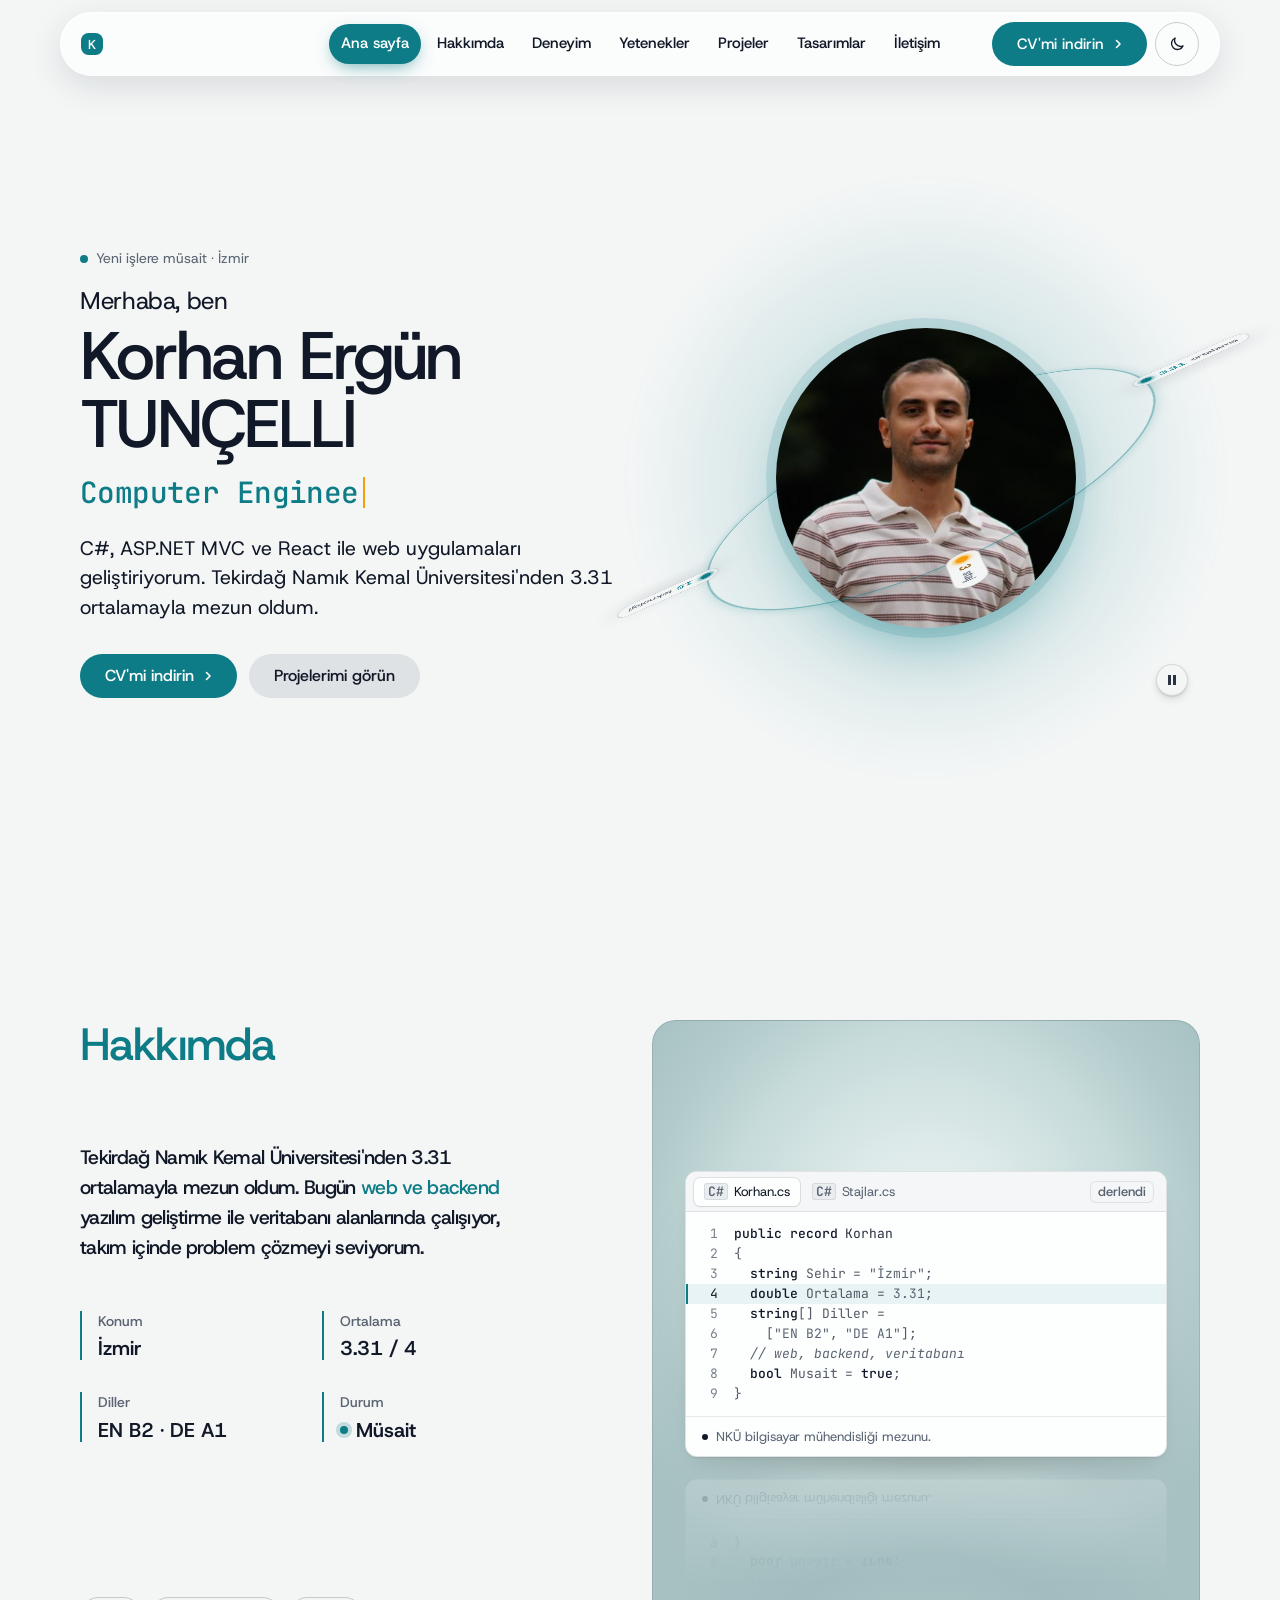
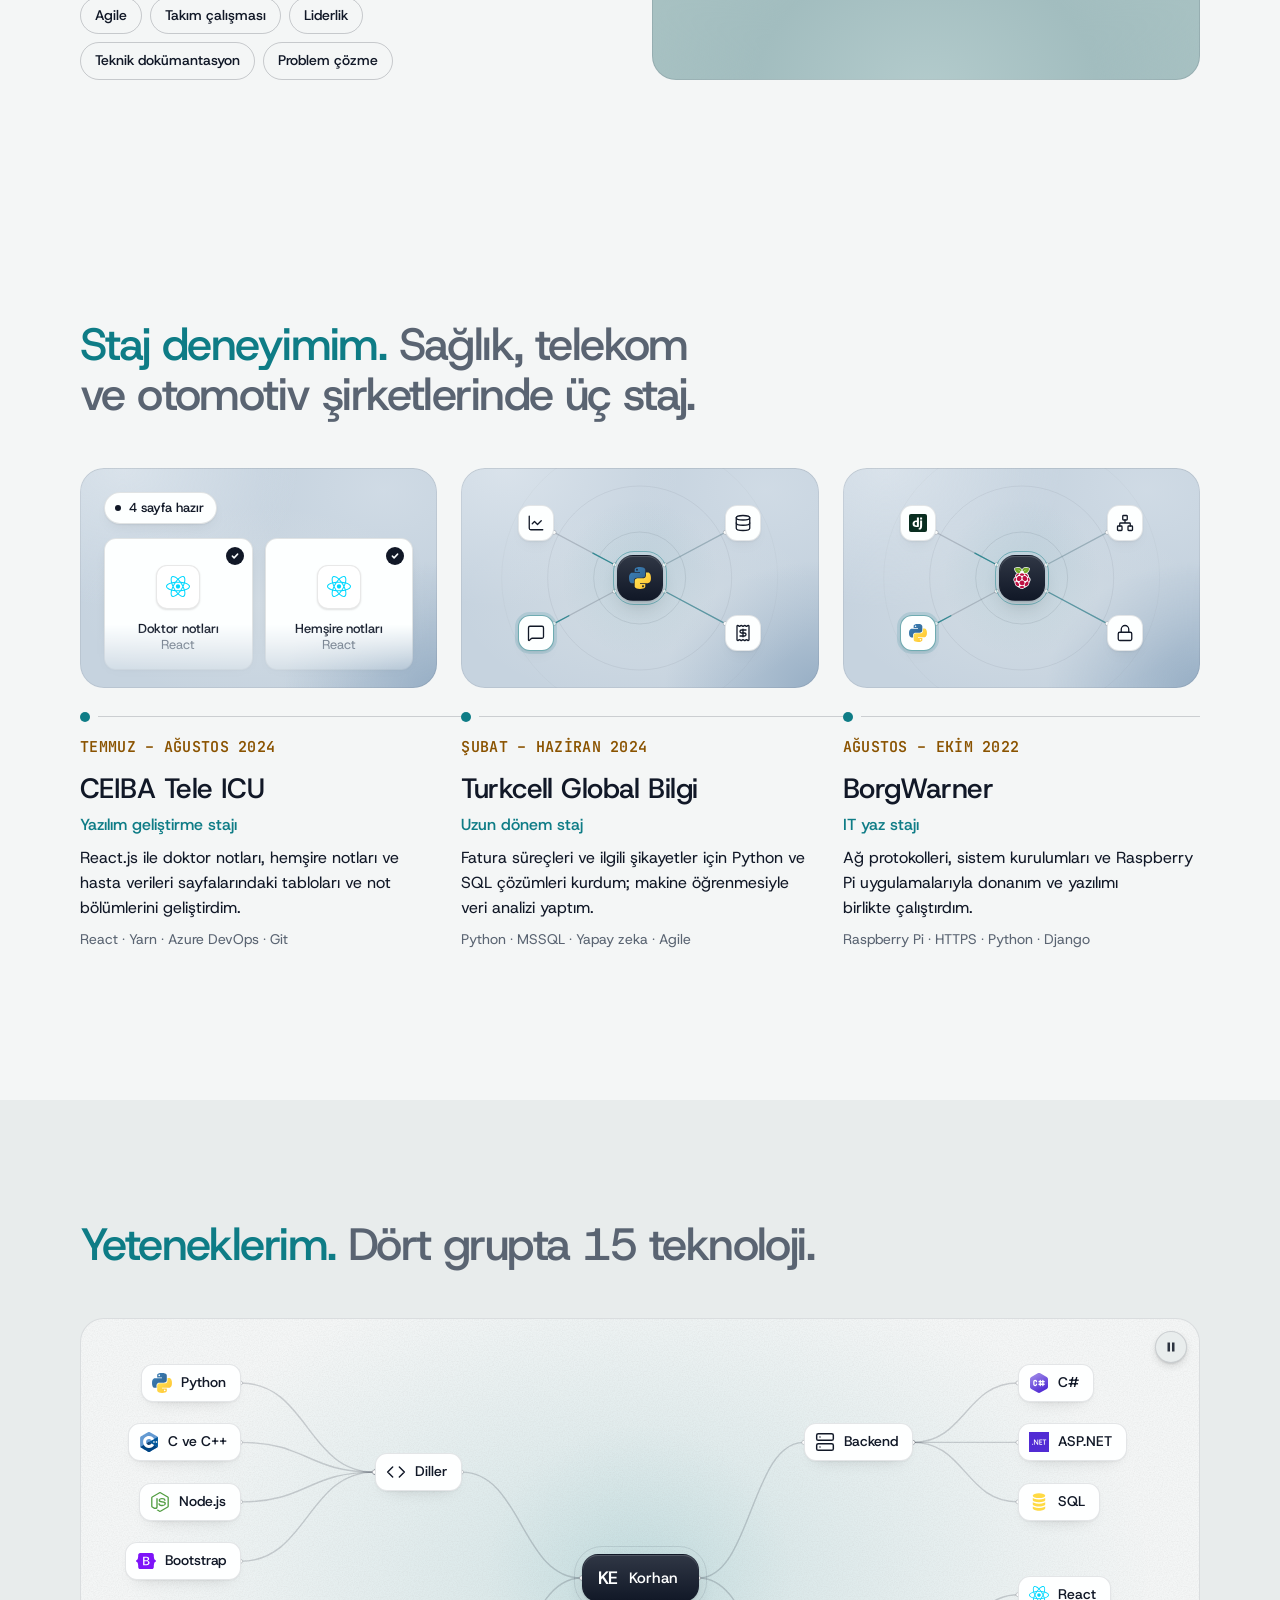
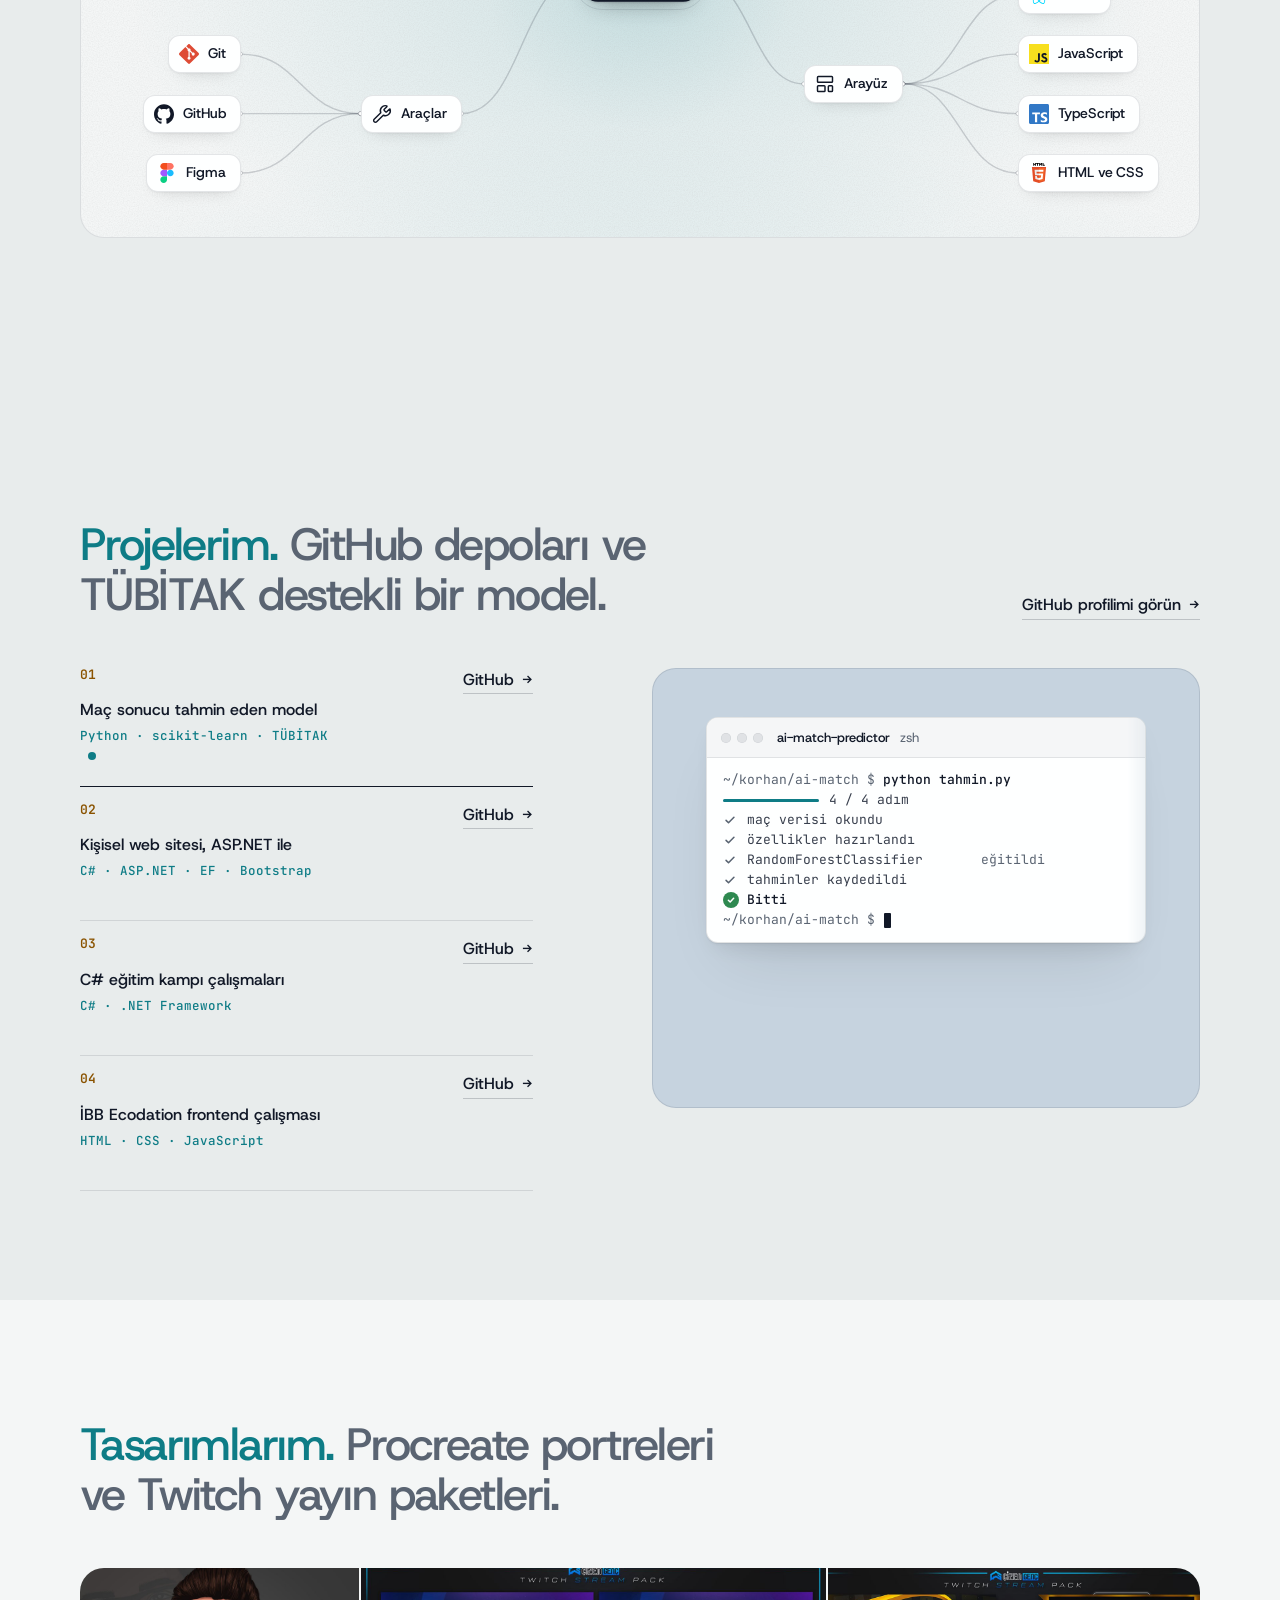
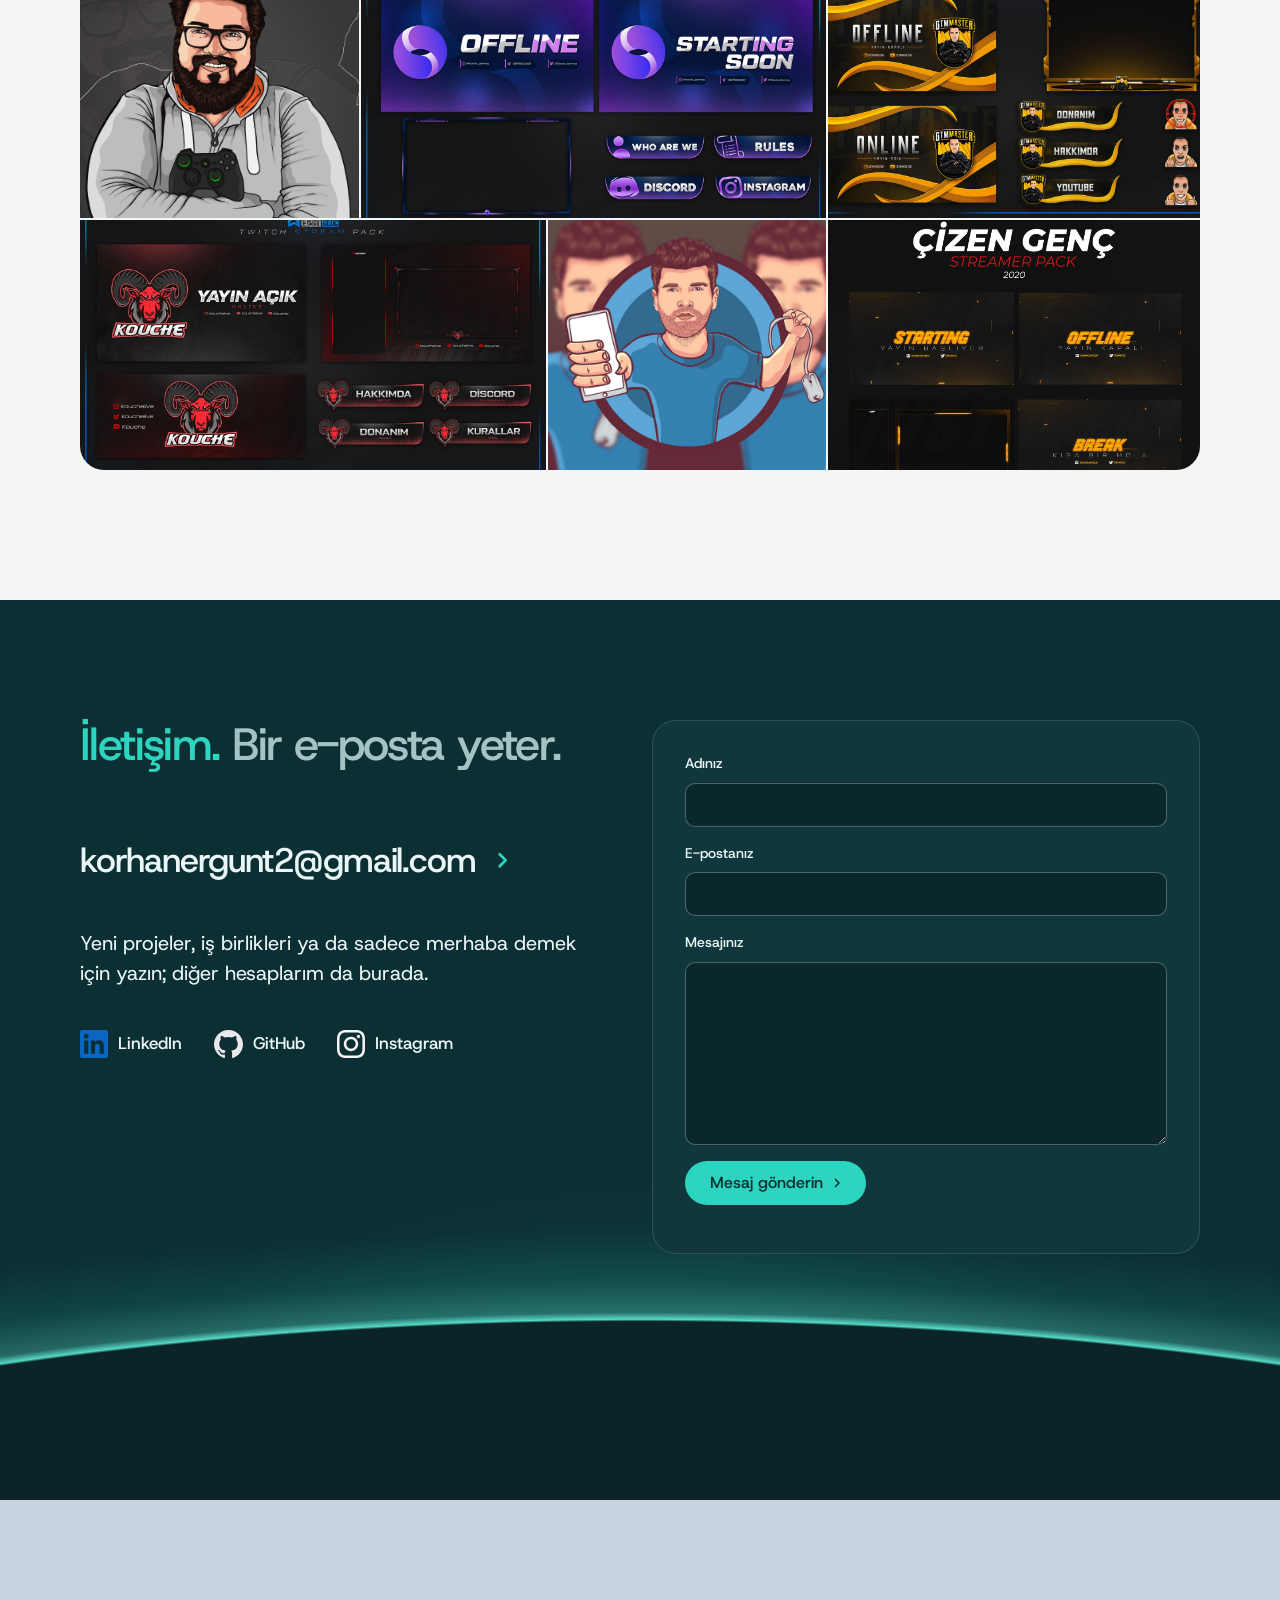
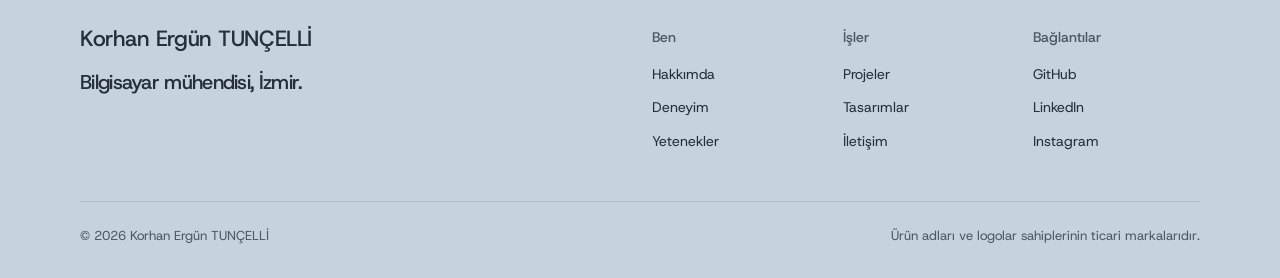
==== index.html @ 1f7190f2 "Hakkımda ve İletişim yeniden tasarlandı, favicon profil fotoğrafı oldu - Hakkımda: stüdyo ışığında K" ====
<!doctype html>
<html lang="tr" data-type="software" data-radius="round" data-ground="sky" data-buttons="pill" data-motion>
<head>
<meta charset="utf-8">
<meta name="viewport" content="width=device-width, initial-scale=1, viewport-fit=cover">
<title>Korhan Ergün TUNÇELLİ: bilgisayar mühendisi, web ve backend geliştirici</title>
<meta name="description" content="İzmir'de C#, ASP.NET MVC ve React ile web uygulamaları geliştiren, NKÜ mezunu bilgisayar mühendisinin özgeçmişi, projeleri ve tasarımları.">
<meta property="og:type" content="website">
<meta property="og:title" content="Korhan Ergün TUNÇELLİ: bilgisayar mühendisi">
<meta property="og:description" content="Web ve backend geliştirici; stajlar, projeler, yetenekler ve tasarımlar.">
<meta property="og:image" content="https://www.korhanerguntuncelli.com/share.jpg">
<meta name="twitter:card" content="summary_large_image">
<link rel="icon" href="favicon-48.png" type="image/png" sizes="48x48">
<link rel="icon" href="favicon-192.png" type="image/png" sizes="192x192">
<link rel="apple-touch-icon" href="apple-touch-icon.png">
<meta name="theme-color" content="#F4F6F6" media="(prefers-color-scheme: light)">
<meta name="theme-color" content="#0F1416" media="(prefers-color-scheme: dark)">
<link rel="canonical" href="https://www.korhanerguntuncelli.com/">
<meta name="site-kind" content="software">
<meta name="page-type" content="software">
<!-- the visitor's theme before the first paint: their saved choice, else the device setting -->
<script>(function(){var t;try{t=localStorage.getItem('tema')}catch(e){}if(t!=='light'&&t!=='dark'){t=matchMedia('(prefers-color-scheme: dark)').matches?'dark':'light'}document.documentElement.dataset.theme=t;})()</script>
<link rel="preconnect" href="https://fonts.googleapis.com">
<link rel="preconnect" href="https://fonts.gstatic.com" crossorigin>
<link href="https://fonts.googleapis.com/css2?family=Host+Grotesk:wght@400..700&family=JetBrains+Mono:wght@400..600&display=swap" rel="stylesheet">
<link rel="stylesheet" href="assets/system.css">
<link rel="stylesheet" href="assets/ui/cards.css">
<link rel="stylesheet" href="assets/motion/motion.css">
<link rel="stylesheet" href="assets/backgrounds/backgrounds.css">
<link rel="stylesheet" href="assets/layout/layout.css">
<link rel="stylesheet" href="assets/icons/icon.css">
<!-- the client's own palette (grafit, turkuaz, kehribar) through start.mjs brand; the dark set is its night grade -->
<style>
:root {
  --p-bg: #f4f6f6; --p-surface: #e8ecec; --p-ink: #111827; --p-muted: #5a6472;
  --p-accent: #0e7c86; --p-accent-ink: #ffffff; --p-action: #0e7c86; --p-action-ink: #ffffff;
  --p-inv-bg: #111827; --p-inv-surface: #1b2230; --p-inv-ink: #f4f6f6; --p-inv-muted: #a3aab4;
  --p-inv-accent: #2dd4bf; --p-inv-accent-ink: #0f1416; --p-inv-action: #2dd4bf; --p-inv-action-ink: #0f1416;
  --font-display: "Host Grotesk", system-ui, sans-serif;
  --font-text: "Host Grotesk", system-ui, sans-serif;
  --font-mono: "JetBrains Mono", ui-monospace, "SFMono-Regular", Menlo, Consolas, monospace;
  --display-weight: 500;
  --display-tracking: -0.035em;
  --display-tracking-xl: -0.04em;
  /* the second accent: kehribar, for dates and the live dot */
  --amber: #f59e0b; --amber-soft: #fdebc8; --amber-text: #8a5300;
  --glass: rgb(255 255 255 / .62); --glass-line: rgb(255 255 255 / .75); --glass-hi: rgb(255 255 255 / .9); --glass-shadow: 0 10px 34px rgb(17 24 39 / .12);
}
html[data-theme="dark"] {
  --p-bg: #0f1416; --p-surface: #161d20; --p-ink: #e6ecec; --p-muted: #93a0a2;
  --p-accent: #2dd4bf; --p-accent-ink: #0f1416; --p-action: #2dd4bf; --p-action-ink: #0f1416;
  --p-inv-bg: #182124; --p-inv-surface: #202b2f; --p-inv-ink: #e6ecec; --p-inv-muted: #9aa7a9;
  --amber: #fbbf24; --amber-soft: #33270b; --amber-text: #fcd34d;
  --glass: rgb(22 29 32 / .58); --glass-line: rgb(255 255 255 / .12); --glass-hi: rgb(255 255 255 / .10); --glass-shadow: 0 10px 34px rgb(0 0 0 / .45);
  color-scheme: dark;
}
</style>
<link rel="stylesheet" href="assets/ui/base.css">
<link rel="stylesheet" href="assets/ui/terminal-run/fragment.css">
<link rel="stylesheet" href="assets/ui/files/fragment.css">
<link rel="stylesheet" href="assets/ui/checklist/fragment.css">
<link rel="stylesheet" href="assets/ui/code/fragment.css">
<link rel="stylesheet" href="assets/diagrams/diagram.css">
<script>document.documentElement.classList.add('m-enter');setTimeout(()=>document.documentElement.classList.add('m-enter-done'),700)</script>
<script src="assets/backgrounds/backgrounds.js"></script>
<script>document.documentElement.classList.add('mo-js');setTimeout(()=>document.documentElement.classList.add('mo-safe'),2500)</script>
<link rel="modulepreload" href="assets/moments/moments.js">
<link rel="modulepreload" href="assets/moments/lib.js">
<link rel="modulepreload" href="assets/moments/word-highlight/moment.js">
<link rel="modulepreload" href="assets/moments/iris-opens/moment.js">
<style>
  /* the floating glass bar (the client's ask: a rounded, floating liquid-glass bar) */
  header.nav { background: transparent; border-bottom: 0; top: 12px; height: 64px; pointer-events: none; }
  header.nav > .nav__bar { pointer-events: auto; height: 64px; gap: var(--s-5);
    width: min(100% - 2 * var(--gut) + 2 * var(--pill-pad), 1280px + 2 * var(--pill-pad)); padding: 0 var(--pill-pad); --pill-pad: 20px; border-radius: 999px; background: var(--glass); border: 1px solid var(--glass-line);
    -webkit-backdrop-filter: blur(22px) saturate(1.8); backdrop-filter: blur(22px) saturate(1.8);
    box-shadow: var(--glass-shadow), inset 0 1px 0 var(--glass-hi); }
  @media (min-width: 1024px) { header.nav.nav--centre > .nav__bar { grid-template-columns: minmax(0, 1fr) auto minmax(0, 1fr); } .nav__theme.nav__theme--phone { display: none; } }
  .nav__link { border-radius: 999px; }
  /* the section you are on: a pill slides under its word as you move down the page (the client's ask, Instagram's tab bar) */
  .nav__links { position: relative; }
  .nav__ind { position: absolute; left: 0; top: 50%; height: 40px; width: 0; margin-top: -20px; border-radius: 999px; pointer-events: none; z-index: 0; opacity: 0;
    background: var(--accent); box-shadow: 0 6px 18px -6px color-mix(in oklab, var(--accent) 70%, transparent);
    transform-origin: left center; transition: transform .5s cubic-bezier(.22,1,.36,1), opacity .3s ease; }
  .nav__ind.is-on { opacity: 1; }
  .nav__item { position: relative; z-index: 1; }
  /* no line under any word: the pill alone marks the section, and the words only change colour on hover */
  header.nav .nav__link::before, header.nav .nav__link::after { content: none !important; }
  header.nav .nav__link:not(.is-here):hover { color: var(--accent); }
  .nav__link { transition: color .3s ease; }
  @media (min-width: 1024px) and (max-width: 1279px) { header.nav .nav__link { padding-inline: 10px; font-size: 14px; } header.nav.nav--centre > .nav__bar { gap: var(--s-3); grid-template-columns: auto minmax(0, 1fr) auto; } }
  .nav__link.is-here, .nav__link.is-here:hover { color: var(--accent-ink); }
  @media (max-width: 1023px) { .nav__ind { display: none; } }
  @media (prefers-reduced-motion: reduce) { .nav__ind { transition: opacity .2s; } }

  .nav__actions { gap: var(--s-2); }
  .nav__theme { display: inline-grid; place-items: center; width: 44px; height: 44px; border-radius: 50%; border: 1px solid var(--line-strong); background: transparent; color: var(--ink); cursor: pointer; flex: none; }
  .nav__theme svg { width: 18px; height: 18px; }
  .nav__theme .i-sun, html[data-theme="dark"] .nav__theme .i-moon { display: none; }
  html[data-theme="dark"] .nav__theme .i-sun { display: block; }
  @media (max-width: 1399px) { .nav__logo .nav__name { display: none; } }
  @media (max-width: 1023px) { header.nav > .nav__bar { --pill-pad: 12px; } .nav__theme--phone { margin-left: auto; } .nav__theme--phone + .nav__toggle { margin-left: var(--s-2); } }
  @media (max-width: 639px) { header.nav { top: 8px; height: 56px; } header.nav > .nav__bar { height: 56px; } header.nav.nav--centre > .nav__bar > .nav__actions { display: none; } }

  #projeler .frame--split { --action: var(--ground-ink); }
  html[data-theme="dark"] .footer--statement { background: #1d3b3a; --bg: #1d3b3a; --surface: #24504d; --ink: #e6ecec; --muted: #a9bcbb; --line: rgb(230 236 236 / .14); --line-strong: rgb(230 236 236 / .28); --action: var(--p-action); --action-ink: var(--p-action-ink); color: var(--ink); }

  /* hero */

  /* on phones and tablets the sections ride a floating glass tab bar at the foot (Instagram's), its pill sliding to the section you are on */
  .tabbar { display: none; }
  @media (max-width: 1023px) {
    :root { --bar: calc(76px + env(safe-area-inset-bottom)); }
    /* one band across the foot of the screen, the page fading into it, so nothing peeks beside the pill */
    .tabbar { display: block; position: fixed; z-index: 40; left: 0; right: 0; bottom: 0; height: var(--bar); padding: 6px 0 calc(10px + env(safe-area-inset-bottom)); box-sizing: border-box;
      background: linear-gradient(to top, var(--bg) 0%, color-mix(in oklab, var(--bg) 80%, transparent) 45%, transparent); }
    .tabbar__pill { position: relative; display: flex; margin: 0 auto; width: min(100% - 16px, 520px); height: 60px; padding: 5px; gap: 0;
      border-radius: 999px; background: color-mix(in oklab, var(--bg) 86%, transparent); border: 1px solid var(--glass-line); -webkit-backdrop-filter: blur(22px) saturate(1.8); backdrop-filter: blur(22px) saturate(1.8); box-shadow: var(--glass-shadow), inset 0 1px 0 var(--glass-hi); }
    .tabbar__a { position: relative; z-index: 1; flex: 1 1 0; min-width: 0; display: grid; place-items: center; align-content: center; gap: 2px; border-radius: 999px; color: color-mix(in oklab, var(--ink) 82%, var(--bg)); font-size: 10px; font-weight: 500; line-height: 1.1; transition: color .3s; }
    .tabbar__a svg { width: 21px; height: 21px; }
    .tabbar__a span { max-width: 100%; overflow: hidden; text-overflow: ellipsis; white-space: nowrap; }
    .tabbar__a.is-here { color: var(--accent-ink); }
    .tabbar__ind { position: absolute; left: 0; top: 5px; bottom: 5px; width: 0; border-radius: 999px; z-index: 0; opacity: 0; transform-origin: left center;
      background: var(--accent); box-shadow: 0 6px 18px -6px color-mix(in oklab, var(--accent) 70%, transparent); transition: transform .5s cubic-bezier(.22,1,.36,1), opacity .3s; }
    .tabbar__ind.is-on { opacity: 1; }
  }
  @media (prefers-reduced-motion: reduce) { .tabbar__ind { transition: opacity .2s; } }
  /* a ticked item is done, not cancelled: no line through it */
  .ui-check__label::after { content: none !important; }

  /* each section's own name in the accent, in both themes (the client's ask); its grey half stays grey */
  main .section-head h2 { color: var(--accent); }
  main .section-head h2 .muted { color: var(--muted); }

  /* moving between sections from the bars: the jump stays instant (layout-v4: every section lands on its own screen),
     and a view transition dresses it. The bars are their own layers: only their final state is drawn, so no old pill
     lingers. Reduced motion: the plain jump. */
  header.nav { view-transition-name: topbar; }
  .tabbar { view-transition-name: tabbar; }
  ::view-transition-old(topbar), ::view-transition-old(tabbar) { display: none; }
  ::view-transition-group(topbar), ::view-transition-group(tabbar), ::view-transition-new(topbar), ::view-transition-new(tabbar) { animation: none; }
  /* derinlik (the client's pick): the old view sinks back, the new section comes forward; quick, so a second tap is never kept waiting */
  ::view-transition { pointer-events: none; }
  ::view-transition-old(root) { animation: vt-depth-out .2s cubic-bezier(.4,0,1,1) both; }
  ::view-transition-new(root) { animation: vt-depth-in .34s cubic-bezier(.22,1,.36,1) .04s both; }
  @keyframes vt-depth-out { to { opacity: 0; transform: scale(.94); } }
  @keyframes vt-depth-in { from { opacity: 0; transform: scale(1.04); } }
  @media (prefers-reduced-motion: reduce) { ::view-transition-group(*), ::view-transition-old(*), ::view-transition-new(*) { animation: none !important; } }

  /* the hero: typed title, ringed buttons, the portrait with its tilted orbit */
  .sr-only { position: absolute; width: 1px; height: 1px; overflow: hidden; clip: rect(0 0 0 0); white-space: nowrap; }
  .hero--split .hero__grid { align-items: start; }
  @media (min-width: 1024px) { .hero--split > .wrap > .hero__grid { flex: 0 0 auto; height: auto; margin-block: auto; } }
  .hero--split .hero__text { align-self: start; }
  @media (min-width: 1024px) { .hero--split .orbit { align-self: stretch; height: auto; min-height: 460px; } .hero--split .orbit__glow { position: absolute; left: 50%; top: 50%; translate: -50% -50%; } }
  .hero__hi { display: block; font-size: 0.36em; line-height: 1.25; letter-spacing: -0.015em; font-weight: 400; margin-bottom: 0.25em; }
  .hero__name { color: var(--accent); }
  .hero__kick { display: inline-flex; align-items: center; gap: var(--s-2); margin: 0 0 var(--s-5); font-size: var(--t-small); font-weight: 500; padding: 6px 12px 6px 10px; border-radius: 99px; border: 1px solid var(--line-strong); }
  .hero__kick i { width: 8px; height: 8px; border-radius: 50%; background: var(--amber); }
  /* the typed title */
  .hero__typed { margin: var(--s-4) 0 0; font: 500 clamp(22px, 1.2vw + 14px, 30px)/1.2 var(--font-mono); letter-spacing: -0.02em; color: var(--accent); min-height: 1.2em; display: flex; align-items: center; }
  .caret { display: inline-block; width: 2px; height: 1.05em; margin-left: 4px; background: var(--amber); animation: caret 1s steps(1) infinite; }
  .hero__typed.is-done .caret { animation: none; opacity: 0; transition: opacity .4s; }
  @keyframes caret { 50% { opacity: 0; } }
  @media (prefers-reduced-motion: reduce) { .caret { display: none; } }

  /* buttons: a band of light runs round the edge while pointed at (its own element: the kit's
     chevron keeps ::after); the band keeps turning underneath, so leaving never makes it jump */
  @property --ang { syntax: "<angle>"; inherits: false; initial-value: 0deg; }
  .ringbtn { position: relative; isolation: isolate; --ring-a: var(--amber); --ring-b: var(--accent); }
  .ringbtn.btn--primary { --ring-a: #ffffff; --ring-b: var(--amber); }
  html[data-theme="dark"] .ringbtn.btn--primary { --ring-a: #0f1416; --ring-b: #ffffff; }
  .ringbtn__ring { position: absolute; inset: -3px; border-radius: inherit; padding: 2px; pointer-events: none; z-index: 1;
    background: conic-gradient(from var(--ang), transparent 0deg 200deg, var(--ring-b) 270deg, var(--ring-a) 330deg, transparent 360deg);
    -webkit-mask: linear-gradient(#000 0 0) content-box, linear-gradient(#000 0 0); -webkit-mask-composite: xor;
    mask: linear-gradient(#000 0 0) content-box exclude, linear-gradient(#000 0 0);
    opacity: 0; transition: opacity .35s ease; animation: ring-turn 1.8s linear infinite; animation-play-state: paused; }
  .ringbtn.btn--primary .ringbtn__ring { inset: 2px; padding: 2px; }
  .ringbtn:is(:hover, :focus-visible) .ringbtn__ring { opacity: 1; animation-play-state: running; }
  @keyframes ring-turn { to { --ang: 360deg; } }
  @media (prefers-reduced-motion: reduce) { .ringbtn__ring { animation: none; --ang: 300deg; } }

  /* the planet: the portrait faces you; the facts ride a tilted orbit that crosses behind it */
  .orbit { position: relative; height: min(600px, calc(100svh - 220px)); display: grid; place-items: center; --r: 240px; --tilt: 72deg; --turn: -24deg; }
  .hero--split { overflow-x: clip; }
  .orbit > * { grid-area: 1 / 1; }
  .orbit__glow { width: 600px; height: 600px; border-radius: 50%; background: radial-gradient(closest-side, color-mix(in oklab, var(--accent) 32%, transparent), color-mix(in oklab, var(--accent) 10%, transparent) 62%, transparent); filter: blur(8px); }
  .orbit__scene { position: relative; width: 300px; height: 300px; transform-style: preserve-3d; perspective: 1400px; }
  .orbit__photo { position: absolute; inset: 0; width: 100%; height: 100%; border-radius: 50%; object-fit: cover; background: var(--surface); transform: translateZ(0);
    box-shadow: 0 0 0 10px color-mix(in oklab, var(--accent) 14%, transparent), 0 30px 60px -20px color-mix(in oklab, var(--accent) 45%, transparent); }
  .orbit__plane { position: absolute; left: 50%; top: 50%; width: 0; height: 0; transform-style: preserve-3d; transform: rotateZ(var(--turn)) rotateX(var(--tilt)); }
  .orbit__path { position: absolute; left: calc(-1 * var(--r)); top: calc(-1 * var(--r)); width: calc(2 * var(--r)); height: calc(2 * var(--r)); border-radius: 50%;
    border: 2px solid color-mix(in oklab, var(--accent) 45%, transparent); box-shadow: 0 0 14px color-mix(in oklab, var(--accent) 22%, transparent); }
  .orbit__spin { position: absolute; transform-style: preserve-3d; animation: spin 32s linear infinite; }
  .sat { position: absolute; left: 0; top: 0; transform-origin: 0 0 0; transform-style: preserve-3d; transform: rotateZ(var(--a)) translateX(var(--r)); }
  /* undo the orbit's turn so each fact faces you, upright, as it travels */
  .sat__face { position: absolute; left: 0; top: 0; transform-origin: 0 0 0; transform-style: preserve-3d; animation: face 32s linear infinite; }
  /* the satellite: its dot sits exactly on the path, the label rides beside it */
  .sat__in { display: inline-flex; align-items: center; gap: 6px; white-space: nowrap; transform: translate(-13px, -50%); padding: 5px 11px 5px 7px; border-radius: 99px; font-size: 12.5px; font-weight: 500; color: var(--muted);
    background: var(--bg); border: 1px solid var(--line-strong); box-shadow: var(--glass-shadow); }
  .sat__dot { width: 12px; height: 12px; border-radius: 50%; flex: none; background: var(--accent); box-shadow: 0 0 0 3px color-mix(in oklab, var(--accent) 25%, transparent), 0 0 12px color-mix(in oklab, var(--accent) 70%, transparent); margin-right: 2px; }
  .sat:nth-child(even) .sat__dot { background: var(--amber); box-shadow: 0 0 0 3px color-mix(in oklab, var(--amber) 25%, transparent), 0 0 12px color-mix(in oklab, var(--amber) 70%, transparent); }
  .sat__in b { font: 600 14px/1 var(--font-display); color: var(--accent); letter-spacing: -0.02em; }
  .sat:nth-child(even) .sat__in b { color: var(--amber-text); }
  html[data-theme="dark"] .sat:nth-child(even) .sat__in b { color: var(--amber); }
  @keyframes spin { to { transform: rotateZ(360deg); } }
  @keyframes face {
    from { transform: rotateZ(calc(-1 * var(--a))) rotateZ(0deg) rotateX(calc(-1 * var(--tilt))) rotateZ(calc(-1 * var(--turn))); }
    to   { transform: rotateZ(calc(-1 * var(--a))) rotateZ(-360deg) rotateX(calc(-1 * var(--tilt))) rotateZ(calc(-1 * var(--turn))); }
  }
  .orbit.is-paused :is(.orbit__spin, .sat__face) { animation-play-state: paused; }
  .orbit__pause { position: absolute; right: 12px; bottom: 12px; grid-area: auto; }
  @media (prefers-reduced-motion: reduce) { .orbit__spin, .sat__face { animation-play-state: paused; } .orbit__pause { display: none; } }
  @media (max-width: 1023px) { .orbit { height: 440px; --r: 180px; margin-top: var(--s-6); } .orbit__glow { width: 340px; height: 340px; } .orbit__path { display: none; } .orbit__scene { width: 230px; height: 230px; } }
  @media (max-width: 1023px) { .hero--split .orbit { align-self: stretch; } .orbit__pause { bottom: auto; top: 12px; } }
  @media (max-width: 639px) { .orbit { height: 250px; --r: 98px; margin-top: var(--s-5); } .orbit__scene { width: 140px; height: 140px; } .orbit__glow { width: 340px; height: 340px; } .orbit__path { display: none; } .sat__in { font-size: 10.5px; padding: 4px 8px 4px 6px; gap: 4px; } .sat__in b { font-size: 12px; } .sat__dot { width: 9px; height: 9px; } .hero__typed { margin-top: var(--s-2); } }

  /* about: the terminal beside the statement */
  /* about: the facts on the left, Korhan.cs in a lit studio on the right; both columns end on one line */
  :root { --ab-h: clamp(520px, 100svh - 240px, 660px); }
  #hakkimda .ab-lead { font-size: clamp(18px, .35vw + 15px, 21px); line-height: 1.55; margin: var(--s-5) 0 0; max-width: 52ch; }
  .ab-grid4 { display: grid; grid-template-columns: repeat(2, minmax(0, 1fr)); gap: var(--s-6); margin: var(--s-7) 0 0; }
  .ab-grid4 > div { border-left: 2px solid var(--accent); padding-left: var(--s-4); }
  .ab-grid4 dt { color: var(--muted); font-size: var(--t-small); font-weight: 500; }
  .ab-grid4 dd { margin: 4px 0 0; font: 600 20px/1.2 var(--font-display, inherit); display: flex; align-items: center; gap: 8px; }
  .ab-live { width: 8px; height: 8px; border-radius: 50%; background: var(--accent); box-shadow: 0 0 0 4px color-mix(in oklab, var(--accent) 22%, transparent); flex: none; }
  .ab-chips { display: flex; flex-wrap: wrap; gap: 8px; list-style: none; padding: 0; margin: var(--s-7) 0 0; }
  .ab-chips li { font-size: 14px; font-weight: 500; padding: 7px 14px; border-radius: 99px; border: 1px solid var(--line-strong); }
  .ab-frame { position: relative; isolation: isolate; overflow: hidden; min-height: var(--ab-h); border-radius: var(--r-lg); --action: var(--ground-ink);
    background:
      radial-gradient(70% 46% at 50% 102%, #b3cbcc 0%, #a2bdbf 45%, transparent 75%),
      radial-gradient(64% 56% at 50% 34%, #eef5f4 0%, #dbe9e8 30%, #c6dbda 58%, #b2cacb 80%, #a7c1c2 100%); }
  .ab-frame::after { content: ""; position: absolute; left: 14%; right: 14%; top: calc(var(--ab-y) + 278px); height: 24px; border-radius: 50%; background: radial-gradient(closest-side, rgb(16 34 36 / .28), transparent); filter: blur(6px); opacity: .7; pointer-events: none; }
  .ab-frame { --ab-y: clamp(64px, calc(var(--ab-h) - 510px), 150px); }
  .ab-frame .stage > .ab-code { --ay: var(--ab-y); width: min(540px, 100% - 64px); }
  .ab-code > .ui-code { width: 100%; }
  .ab-code { -webkit-box-reflect: below 22px linear-gradient(transparent 62%, rgb(0 0 0 / .16)); }
  @media (min-width: 1024px) {
    .ab-col { display: flex; flex-direction: column; min-height: var(--ab-h); }
    .ab-col .ab-chips { margin-top: auto; }
  }
  @media (max-width: 1023px) { .ab-frame { min-height: 480px; margin-top: var(--s-6); } }
  @media (max-width: 639px) { .ab-frame { min-height: 380px; --ab-y: 40px; } .ab-frame .stage > .ab-code { --ay-sm: 40px; width: auto; } .ab-frame::after { display: none; } .ab-code { -webkit-box-reflect: none; } }

  /* experience: the company first, the date as a chip, a rail under three panels */
  #deneyim .panel { --p-h: 220px; height: var(--p-h); overflow: hidden; }
  @media (max-width: 639px) { #deneyim .panel { --p-h: 170px; } }
  .rail { list-style: none; margin: 0; padding: 0; }
  .rail > li { display: grid; align-content: start; gap: var(--s-2); }
  .rail .panel { border-radius: var(--r-lg); }
  .rail__dot { position: relative; height: 10px; margin: var(--s-4) 0 var(--s-2); }
  .rail__dot::before { content: ""; position: absolute; left: 0; top: 0; width: 10px; height: 10px; border-radius: 50%; background: var(--accent); }
  .rail__dot::after { content: ""; position: absolute; left: 18px; right: calc(-1 * var(--s-5)); top: 4.5px; height: 1px; background: color-mix(in oklab, var(--ink) 18%, transparent); }
  .rail > li:last-child .rail__dot::after { right: 0; }
  .rail__date { justify-self: start; font: 600 15px/1.3 var(--font-mono); letter-spacing: .02em; color: var(--amber-text); }
  .rail__co { font: var(--display-weight) var(--t-h3)/1.15 var(--font-display); letter-spacing: -0.02em; margin: var(--s-2) 0 0; }
  .rail__role { color: var(--accent); font-weight: 500; }
  .rail p { margin: 0; }
  .rail__tags { color: var(--muted); font-size: var(--t-small); }

  /* skills: the mind map */
  .skills-map { height: 520px; }
  .skills-map .dg { height: 100%; }
  @media (max-width: 639px) { .skills-map { height: calc(2 * 100lvh - 340px); } }

  /* projects: the list, and one window showing the project under the pointer */
  .pc__tags { font: 500 12.5px/1.3 var(--font-mono); color: var(--accent); }
  .v4 .rows li { cursor: pointer; }
  .v4 .rows__name small { display: block; font: 500 12.5px/1.4 var(--font-mono); color: var(--accent); margin-top: 4px; }
  .v4 .rows__n { font: 600 13px/1 var(--font-mono); color: var(--amber-text); margin-right: var(--s-4); }
  html[data-theme="dark"] .v4 .rows__n { color: var(--amber); }
  .v4__frame { --ratio: 0px; min-height: 440px; background: var(--ground-bg); --action: var(--ground-ink); }
  .v4__frame .loop-pause:focus-visible, .ab-frame .ui-pause:focus-visible { outline-color: var(--ground-ink); }
  @media (max-width: 639px) { .v4__frame { min-height: 720px; margin-top: var(--s-6); } }
  .v4__frame { position: relative; overflow: hidden; }
  .v4__frame > [data-peek-for] { position: absolute; left: 0; top: 0; right: 0; bottom: 0; width: auto; height: auto; }

  /* designs: one screen */
  .wall { display: grid; grid-template-columns: repeat(12, minmax(0, 1fr)); grid-auto-rows: 250px; gap: 2px; border-radius: var(--r-lg); overflow: hidden; }
  .wall__item { display: block; overflow: hidden; background: var(--surface); }
  .wall__item img { width: 100%; height: 100%; object-fit: cover; display: block; }
  .wall__item:nth-child(1) { grid-column: span 3; } .wall__item:nth-child(2) { grid-column: span 5; } .wall__item:nth-child(3) { grid-column: span 4; }
  .wall__item:nth-child(4) { grid-column: span 5; } .wall__item:nth-child(5) { grid-column: span 3; } .wall__item:nth-child(6) { grid-column: span 4; }
  @media (max-width: 639px) { .wall { grid-template-columns: repeat(2, minmax(0, 1fr)); grid-auto-rows: 150px; } .wall__item:nth-child(n) { grid-column: span 1; } }

  /* contact: a deep teal band on both themes with a lit rim rising from below (x.ai's horizon); its own tokens */
  .ct { position: relative; isolation: isolate; color: var(--ink); background-color: var(--bg);
    --bg: #0c2f33; --surface: #12404a; --card: #10373c; --field: #0a282c; --ink: #eaf6f5; --muted: #a6c3c3; --line: rgb(234 246 245 / .14); --line-strong: rgb(234 246 245 / .3);
    --accent: #2dd4bf; --accent-ink: #0c2f33; --action: #2dd4bf; --action-ink: #0c2f33; }
  html[data-theme="dark"] .ct { --bg: #061517; --card: #0b2124; --field: #071a1c; }
  /* the planet: a dark disc rising from under the section, its rim lit; drawn as the band's own ground, no extra layer */
  .ct { background-image:
      radial-gradient(ellipse 140% 62% at 50% 132%, #0a2427 0 83.6%, rgb(94 234 212 / .9) 84%, rgb(94 234 212 / .3) 85.2%, rgb(45 212 191 / .12) 91%, transparent 100%),
      radial-gradient(60% 50% at 50% 100%, rgb(45 212 191 / .2), transparent 70%); }
  html[data-theme="dark"] .ct { background-image:
      radial-gradient(ellipse 140% 62% at 50% 132%, #041012 0 83.6%, rgb(94 234 212 / .85) 84%, rgb(94 234 212 / .28) 85.2%, rgb(45 212 191 / .1) 91%, transparent 100%),
      radial-gradient(60% 50% at 50% 100%, rgb(45 212 191 / .16), transparent 70%); }
  main .ct .section-head h2 { color: var(--accent); }
  main .ct .section-head h2 .muted { color: var(--muted); }
  .ct .field :is(input, textarea) { background: var(--field); }
  .ct .ic-ink { filter: invert(1); }
  .ct-big { display: inline-flex; align-items: center; gap: var(--s-4); margin-top: var(--s-5); font: var(--display-weight) clamp(24px, 2.2vw + 6px, 40px)/1.1 var(--font-display); letter-spacing: var(--display-tracking); color: var(--ink); overflow-wrap: anywhere; }
  .ct-big .m-arrow { width: .6em; height: .6em; color: var(--accent); flex: none; }
  .ct-lede { margin: var(--s-7) 0 0; font-size: var(--t-lead); line-height: 1.5; color: var(--ink); max-width: 40ch; }
  .ct-pills { list-style: none; padding: 0; margin: var(--s-6) 0 0; display: flex; flex-wrap: wrap; gap: var(--s-2) var(--s-6); }
  .ct-pills a { display: inline-flex; align-items: center; gap: 10px; min-height: 48px; color: var(--ink); font-weight: 500; font-size: 17px; }
  .ct-pills a:hover { color: var(--accent); }
  .ct-card { background: var(--card); border: 1px solid var(--line); border-radius: var(--r-lg); padding: var(--s-6); }
  @media (max-width: 1023px) { .ct-card { margin-top: var(--s-7); } }
  @media (max-width: 639px) { .ct-card { padding: var(--s-5); } .ct textarea { min-height: 240px; } }
  /* the footer's last line stays above the phone's tab bar at the end of the page */
  @media (max-width: 1023px) { #contact { padding-bottom: calc(var(--s-6) + var(--bar)); } }
</style>
</head>
<body>
<!-- type: software (a software engineer's own site: his code, projects and tools are the subject)
     deal: hero split (h1 holds the client's full name, 42 characters: centred, triptych and product stop at 36 to 40),
           nav nav-centre as the client's floating glass bar, close close-type, footer footer-statement, rhythm surface-pairs,
           buttons pill (the client's rounded ask), mark initial; palette: the client's own (grafit, turkuaz, kehribar)
           through start.mjs brand, with a night grade the visitor can switch; type host; lit ground sky
     moments: word-highlight in #hakkimda (the about text lights up as it is read; Korhan.cs beside it in a lit studio),
              iris-opens in #yetenek (the page turns to the skills band through a circle) -->

<header class="nav nav--centre">
  <div class="wrap nav__bar">
    <a class="skip-link" href="#top">İçeriğe geç</a>
    <a class="nav__logo" href="#top"><span class="mark mark--initial" aria-hidden="true">K</span><span class="nav__name">Korhan Ergün TUNÇELLİ</span></a>
    <nav class="nav__links" aria-label="Ana menü">
      <span class="nav__ind" aria-hidden="true"></span>
      <div class="nav__item"><a class="nav__link" href="#anasayfa">Ana sayfa</a></div>
      <div class="nav__item"><a class="nav__link" href="#hakkimda">Hakkımda</a></div>
      <div class="nav__item"><a class="nav__link" href="#deneyim">Deneyim</a></div>
      <div class="nav__item"><a class="nav__link" href="#yetenek">Yetenekler</a></div>
      <div class="nav__item"><a class="nav__link" href="#projeler">Projeler</a></div>
      <div class="nav__item"><a class="nav__link" href="#tasarim">Tasarımlar</a></div>
      <div class="nav__item"><a class="nav__link" href="#iletisim">İletişim</a></div>
    </nav>
    <div class="nav__actions">
      <a class="btn btn--primary" href="Korhan%20Erg%C3%BCn%20TUN%C3%87ELL%C4%B0%20CV.pdf" download>CV'mi indirin</a>
      <button class="nav__theme" type="button" aria-label="Koyu temaya geç" data-theme-toggle>
      <svg class="i-moon" viewBox="0 0 24 24" fill="none" stroke="currentColor" stroke-width="1.8" stroke-linecap="round" stroke-linejoin="round" aria-hidden="true"><path d="M20 14.5A8 8 0 0 1 9.5 4a8 8 0 1 0 10.5 10.5z"/></svg>
      <svg class="i-sun" viewBox="0 0 24 24" fill="none" stroke="currentColor" stroke-width="1.8" stroke-linecap="round" aria-hidden="true"><circle cx="12" cy="12" r="4"/><path d="M12 2.5v2M12 19.5v2M4.6 4.6 6 6M18 18l1.4 1.4M2.5 12h2M19.5 12h2M4.6 19.4 6 18M18 6l1.4-1.4"/></svg>
    </button>
    </div>
    <button class="nav__theme nav__theme--phone" type="button" aria-label="Koyu temaya geç" data-theme-toggle>
      <svg class="i-moon" viewBox="0 0 24 24" fill="none" stroke="currentColor" stroke-width="1.8" stroke-linecap="round" stroke-linejoin="round" aria-hidden="true"><path d="M20 14.5A8 8 0 0 1 9.5 4a8 8 0 1 0 10.5 10.5z"/></svg>
      <svg class="i-sun" viewBox="0 0 24 24" fill="none" stroke="currentColor" stroke-width="1.8" stroke-linecap="round" aria-hidden="true"><circle cx="12" cy="12" r="4"/><path d="M12 2.5v2M12 19.5v2M4.6 4.6 6 6M18 18l1.4 1.4M2.5 12h2M19.5 12h2M4.6 19.4 6 18M18 6l1.4-1.4"/></svg>
    </button>
    <button class="nav__toggle" type="button" aria-expanded="false" aria-label="Menü"><svg width="18" height="18" viewBox="0 0 18 18" aria-hidden="true"><path d="M2 5h14M2 13h14" stroke="currentColor" stroke-width="1.6" stroke-linecap="round"/></svg></button>
  </div>
</header>

<main id="top">
  <section class="hero hero--split" id="anasayfa" data-enter aria-labelledby="hero-h">
    <div class="wrap"><div class="hero-text grid hero__grid">
      <div class="hero__text span-6">
        <p class="hero__kicker"><span class="dot" aria-hidden="true"></span>Yeni işlere müsait · İzmir</p>
        <h1 id="hero-h"><span class="hero__hi">Merhaba, ben</span> Korhan Ergün TUNÇELLİ<span class="sr-only">, bilgisayar mühendisi</span></h1>
        <!-- the titles of the old site, typed and erased in turn; two rounds, then it rests on the first -->
        <p class="hero__typed" aria-hidden="true"><span class="typed" data-typed='["Bilgisayar Mühendisi","Computer Engineer","Tasarımcı"]' aria-hidden="true">Bilgisayar Mühendisi</span><span class="caret" aria-hidden="true"></span></p>
        <p class="hero__lead">C#, ASP.NET MVC ve React ile web uygulamaları geliştiriyorum. Tekirdağ Namık Kemal Üniversitesi'nden 3.31 ortalamayla mezun oldum.</p>
        <div class="btn-row">
          <a class="btn btn--primary ringbtn" href="Korhan%20Erg%C3%BCn%20TUN%C3%87ELL%C4%B0%20CV.pdf" download><span class="ringbtn__ring" aria-hidden="true"></span>CV'mi indirin<svg class="m-arrow" viewBox="0 0 12 12" aria-hidden="true"><path class="m-arrow__stem" d="M1 6h8"/><path class="m-arrow__head" d="M4.5 2.5 8 6l-3.5 3.5"/></svg></a>
          <a class="btn btn--secondary ringbtn" href="#projeler"><span class="ringbtn__ring" aria-hidden="true"></span>Projelerimi görün</a>
        </div>
      </div>
      <div class="orbit span-6 start-7" data-enter-media>
        <div class="orbit__glow" aria-hidden="true"></div>
        <div class="orbit__scene">
          <!-- the portrait: assets/images/profil.jpg, a square crop of the client's photograph -->
          <img class="orbit__photo" src="assets/images/profil.jpg" alt="Korhan Ergün TUNÇELLİ'nin portresi" width="800" height="800" fetchpriority="high" data-source="client" data-subject="portrait">
          <div class="orbit__plane" aria-hidden="true">
            <div class="orbit__path"></div>
            <div class="orbit__spin">
              <span class="sat" style="--a: 0deg"><span class="sat__face"><span class="sat__in"><i class="sat__dot"></i><b>3.31</b> ortalama</span></span></span>
              <span class="sat" style="--a: 90deg"><span class="sat__face"><span class="sat__in"><i class="sat__dot"></i><b>3</b> staj</span></span></span>
              <span class="sat" style="--a: 180deg"><span class="sat__face"><span class="sat__in"><i class="sat__dot"></i><b>15</b> teknoloji</span></span></span>
              <span class="sat" style="--a: 270deg"><span class="sat__face"><span class="sat__in"><i class="sat__dot"></i><b>4</b> proje</span></span></span>
            </div>
          </div>
        </div>
        <dl class="sr-only"><dt>Ortalama</dt><dd>3.31</dd><dt>Staj</dt><dd>3 şirket</dd><dt>Teknoloji</dt><dd>15</dd><dt>Proje</dt><dd>4</dd></dl>
        <button class="loop-pause orbit__pause" type="button" aria-label="Yörüngeyi durdur" aria-pressed="false"><svg viewBox="0 0 14 14" aria-hidden="true"><path d="M3 2h3v10H3zM8 2h3v10H8z"/></svg></button>
      </div>
    </div></div>
  </section>

  <section class="section" id="hakkimda" data-moment="word-highlight" aria-labelledby="hakkimda-h">
    <div class="wrap grid grid--top">
      <div class="span-5 ab-col">
        <div class="section-head"><h2 id="hakkimda-h">Hakkımda</h2></div>
        <p class="ab-lead mo-wh__text">Tekirdağ Namık Kemal Üniversitesi'nden 3.31 ortalamayla mezun oldum. Bugün <strong>web ve backend</strong> yazılım geliştirme ile veritabanı alanlarında çalışıyor, takım içinde problem çözmeyi seviyorum.</p>
        <dl class="ab-grid4">
          <div><dt>Konum</dt><dd>İzmir</dd></div>
          <div><dt>Ortalama</dt><dd>3.31 / 4</dd></div>
          <div><dt>Diller</dt><dd>EN B2 · DE A1</dd></div>
          <div><dt>Durum</dt><dd><span class="ab-live" aria-hidden="true"></span>Müsait</dd></div>
        </dl>
        <ul class="ab-chips"><li>Agile</li><li>Takım çalışması</li><li>Liderlik</li><li>Teknik dokümantasyon</li><li>Problem çözme</li></ul>
      </div>
      <div class="span-6 start-7 frame ab-frame" data-visual role="img" aria-label="Korhan.cs dosyasında şehir, ortalama, diller ve durum satırları sırayla vurgulanıyor">
        <div class="stage"><div class="at-rise ab-code" style="--ax:max(32px, 50% - 270px)" data-ui-loop aria-hidden="true">
          <div class="ui ui-panel ui-code" data-ui="code">
            <div class="ui-code__tabs">
              <span class="ui-code__tab is-on"><i class="ui-code__lang">C#</i>Korhan.cs</span>
              <span class="ui-code__tab"><i class="ui-code__lang">C#</i>Stajlar.cs</span>
              <span class="ui-spacer"></span>
              <span class="ui-chip ui-chip--plain ui-code__chip" data-code-chip>derlendi</span>
            </div>
            <pre class="ui-code__pre"><code><span class="ui-code__ln" data-n="1"><span class="k">public record</span> <span class="f">Korhan</span></span>
<span class="ui-code__ln" data-n="2">{</span>
<span class="ui-code__ln" data-n="3" data-note="İzmir'de yaşıyorum.">  <span class="k">string</span> Sehir = <span class="n">"İzmir"</span>;</span>
<span class="ui-code__ln is-mark" data-n="4">  <span class="k">double</span> Ortalama = <span class="n">3.31</span>;</span>
<span class="ui-code__ln" data-n="5" data-note="İngilizcem iş seviyesinde.">  <span class="k">string</span>[] Diller =</span>
<span class="ui-code__ln" data-n="6">    [<span class="n">"EN B2"</span>, <span class="n">"DE A1"</span>];</span>
<span class="ui-code__ln" data-n="7">  <span class="c">// web, backend, veritabanı</span></span>
<span class="ui-code__ln" data-n="8" data-note="Yeni işlere müsaitim.">  <span class="k">bool</span> Musait = <span class="k">true</span>;</span>
<span class="ui-code__ln" data-n="9">}</span></code></pre>
            <div class="ui-code__hint" data-code-hint><span class="ui-dot"></span><span data-code-text>NKÜ bilgisayar mühendisliği mezunu.</span></div>
          </div>
        </div></div>
      </div>
    </div>
  </section>

  <section class="section" id="deneyim" style="--hm: 2" aria-labelledby="deneyim-h">
    <div class="wrap">
      <div class="section-head"><h2 id="deneyim-h">Staj deneyimim. <span class="muted">Sağlık, telekom ve otomotiv şirketlerinde üç staj.</span></h2></div>
      <ol class="grid rail">
        <li class="span-4">
          <div class="panel">
            <div class="stage stage--fade-b"><div class="at-rise fit" style="--fit-max:340px;--ax:max(24px, 50% - 170px);--ay:24px;--ay-sm:16px" data-ui-loop>
              <div class="ui ui-files" data-ui="files" data-reading="{n} / {total} sayfa">
                <div class="ui-files__status"><span class="ui-dot"></span><span data-files-status>4 sayfa hazır</span></div>
                <ul class="ui-files__grid">
                  <li class="ui-file is-done"><span class="ui-file__icon"><img data-icon="react" src="assets/icons/react.svg" alt=""></span><span class="ui-file__name">Doktor notları</span><span class="ui-file__kind">React</span><span class="ui-file__bar"><i></i></span><span class="ui-file__check"><svg viewBox="0 0 16 16" aria-hidden="true"><path d="m4.5 8.2 2.3 2.3 4.7-5" fill="none" stroke="currentColor" stroke-width="2" stroke-linecap="round" stroke-linejoin="round"/></svg></span></li>
                  <li class="ui-file is-done"><span class="ui-file__icon"><img data-icon="react" src="assets/icons/react.svg" alt=""></span><span class="ui-file__name">Hemşire notları</span><span class="ui-file__kind">React</span><span class="ui-file__bar"><i></i></span><span class="ui-file__check"><svg viewBox="0 0 16 16" aria-hidden="true"><path d="m4.5 8.2 2.3 2.3 4.7-5" fill="none" stroke="currentColor" stroke-width="2" stroke-linecap="round" stroke-linejoin="round"/></svg></span></li>
                  <li class="ui-file is-done"><span class="ui-file__icon"><img data-icon="react" src="assets/icons/react.svg" alt=""></span><span class="ui-file__name">Hasta verileri</span><span class="ui-file__kind">React</span><span class="ui-file__bar"><i></i></span><span class="ui-file__check"><svg viewBox="0 0 16 16" aria-hidden="true"><path d="m4.5 8.2 2.3 2.3 4.7-5" fill="none" stroke="currentColor" stroke-width="2" stroke-linecap="round" stroke-linejoin="round"/></svg></span></li>
                  <li class="ui-file is-done"><span class="ui-file__icon"><img data-icon="file:js" src="assets/icons/js.svg" alt=""></span><span class="ui-file__name">Veri tabloları</span><span class="ui-file__kind">JavaScript</span><span class="ui-file__bar"><i></i></span><span class="ui-file__check"><svg viewBox="0 0 16 16" aria-hidden="true"><path d="m4.5 8.2 2.3 2.3 4.7-5" fill="none" stroke="currentColor" stroke-width="2" stroke-linecap="round" stroke-linejoin="round"/></svg></span></li>
                </ul>
              </div>
            </div></div>
          </div>
          <div class="rail__dot" aria-hidden="true"></div>
          <span class="rail__date">TEMMUZ – AĞUSTOS 2024</span>
          <h3 class="rail__co">CEIBA Tele ICU</h3>
          <p class="rail__role">Yazılım geliştirme stajı</p>
          <p>React.js ile doktor notları, hemşire notları ve hasta verileri sayfalarındaki tabloları ve not bölümlerini geliştirdim.</p>
          <p class="rail__tags">React · Yarn · Azure DevOps · Git</p>
        </li>
        <li class="span-4">
          <div class="panel">
            <div class="dg" data-diagram data-dg-still><script type="application/json">{"layout":"hub","alt":"Python ve SQL; MSSQL verisi, fatura süreçleri, şikayet analizi ve tahmin modelleriyle bağlantılı.","center":{"label":"Python + SQL","icon":"python"},"spokes":[{"label":"MSSQL","icon":"ui:database"},{"label":"Fatura","icon":"ui:receipt"},{"label":"Şikayet","icon":"ui:message-square"},{"label":"Tahmin","icon":"ui:chart-line"}]}</script></div>
          </div>
          <div class="rail__dot" aria-hidden="true"></div>
          <span class="rail__date">ŞUBAT – HAZİRAN 2024</span>
          <h3 class="rail__co">Turkcell Global Bilgi</h3>
          <p class="rail__role">Uzun dönem staj</p>
          <p>Fatura süreçleri ve ilgili şikayetler için Python ve SQL çözümleri kurdum; makine öğrenmesiyle veri analizi yaptım.</p>
          <p class="rail__tags">Python · MSSQL · Yapay zeka · Agile</p>
        </li>
        <li class="span-4">
          <div class="panel">
            <div class="dg" data-diagram data-dg-still><script type="application/json">{"layout":"hub","alt":"Raspberry Pi ağ protokollerine, sistem kurulumlarına, Python ve Django uygulamalarına bağlı.","center":{"label":"Raspberry Pi","icon":"logos:raspberry-pi"},"spokes":[{"label":"Ağ","icon":"ui:network"},{"label":"HTTPS","icon":"ui:lock"},{"label":"Python","icon":"python"},{"label":"Django","icon":"logos:django-icon"}]}</script></div>
          </div>
          <div class="rail__dot" aria-hidden="true"></div>
          <span class="rail__date">AĞUSTOS – EKİM 2022</span>
          <h3 class="rail__co">BorgWarner</h3>
          <p class="rail__role">IT yaz stajı</p>
          <p>Ağ protokolleri, sistem kurulumları ve Raspberry Pi uygulamalarıyla donanım ve yazılımı birlikte çalıştırdım.</p>
          <p class="rail__tags">Raspberry Pi · HTTPS · Python · Django</p>
        </li>
      </ol>
    </div>
  </section>

  <section class="section ground-surface" id="yetenek" style="--hm: 2" data-moment="iris-opens" data-moment-opts='{"from": "base"}' aria-labelledby="yetenek-h">
    <div class="wrap">
      <div class="section-head"><h2 id="yetenek-h">Yeteneklerim. <span class="muted">Dört grupta 15 teknoloji.</span></h2></div>
      <div class="frame skills-map">
        <div class="dg" data-diagram><script type="application/json">{"layout":"hub","alt":"Yetenekler dört grupta: backend (C#, ASP.NET, SQL), arayüz (React, JavaScript, TypeScript, HTML ve CSS), diğer diller (Python, C ve C++, Node.js, Bootstrap) ve araçlar (Git, GitHub, Figma).","center":{"label":"Korhan","icon":"text:KE"},"spokes":[{"label":"Backend","icon":"ui:server","children":[{"label":"C#","icon":"c-sharp"},{"label":"ASP.NET","icon":"dotnet"},{"label":"SQL","icon":"sql"}]},{"label":"Arayüz","icon":"ui:layout-template","children":[{"label":"React","icon":"react"},{"label":"JavaScript","icon":"javascript"},{"label":"TypeScript","icon":"logos:typescript-icon"},{"label":"HTML ve CSS","icon":"logos:html-5"}]},{"label":"Diller","icon":"ui:code","children":[{"label":"Python","icon":"python"},{"label":"C ve C++","icon":"logos:c-plusplus"},{"label":"Node.js","icon":"logos:nodejs-icon"},{"label":"Bootstrap","icon":"logos:bootstrap"}]},{"label":"Araçlar","icon":"ui:wrench","children":[{"label":"Git","icon":"logos:git-icon"},{"label":"GitHub","icon":"logos:github-icon"},{"label":"Figma","icon":"figma"}]}]}</script></div>
      </div>
    </div>
  </section>

  <section class="section ground-surface" id="projeler" style="--hm: 2" aria-labelledby="projeler-h"><div class="wrap"><div class="section-head section-head--row"><div><h2 id="projeler-h">Projelerim. <span class="muted">GitHub depoları ve TÜBİTAK destekli bir model.</span></h2></div><a class="link" href="https://github.com/korhnergun" target="_blank" rel="noopener">GitHub profilimi görün</a></div><div class="grid grid--top v4" data-peek><ul class="rows span-5"><li data-peek-to="ai" tabindex="0"><span class="rows__n">01</span><span class="rows__name">Maç sonucu tahmin eden model<small>Python · scikit-learn · TÜBİTAK</small></span><a class="rows__value link" href="https://github.com/korhnergun" target="_blank" rel="noopener" aria-label="AI Match Predictor GitHub'da">GitHub</a></li><li data-peek-to="web" tabindex="0"><span class="rows__n">02</span><span class="rows__name">Kişisel web sitesi, ASP.NET ile<small>C# · ASP.NET · EF · Bootstrap</small></span><a class="rows__value link" href="https://github.com/korhnergun/PersonalWebSite" target="_blank" rel="noopener" aria-label="PersonalWebSite GitHub'da">GitHub</a></li><li data-peek-to="cs" tabindex="0"><span class="rows__n">03</span><span class="rows__name">C# eğitim kampı çalışmaları<small>C# · .NET Framework</small></span><a class="rows__value link" href="https://github.com/korhnergun/CSharpEgitimKampi" target="_blank" rel="noopener" aria-label="CSharpEgitimKampi GitHub'da">GitHub</a></li><li data-peek-to="ibb" tabindex="0"><span class="rows__n">04</span><span class="rows__name">İBB Ecodation frontend çalışması<small>HTML · CSS · JavaScript</small></span><a class="rows__value link" href="https://github.com/korhnergun/ibb_ecodation_frontend" target="_blank" rel="noopener" aria-label="ibb_ecodation_frontend GitHub'da">GitHub</a></li></ul><div class="frame frame--split span-6 start-7 v4__frame" role="img" aria-label="Seçili projenin çalışan görünümü"><div class="stage stage--fade-br" aria-hidden="true" data-peek-for="ai"><div class="at-rise fit" style="--fit-max:440px;--ax:max(20px, 50% - 220px);--ay:48px;--ay-sm:16px" data-ui-loop><div class="ui ui-panel ui-term" data-ui="terminal-run">
              <div class="ui-term__head"><span class="ui-dots"><i></i><i></i><i></i></span><span class="ui-term__title">ai-match-predictor</span><span class="ui-meta">zsh</span><span class="ui-spacer"></span></div>
              <div class="ui-term__screen" data-term-screen>
                <div class="ui-term__track" data-term-track>
                  <div class="ui-term__ln ui-term__cmd"><span class="ui-term__cwd">~/<span class="ui-term__up">korhan/</span>ai-match</span><span class="ui-term__sig">$</span><span class="ui-term__typed" data-term-cmd>python tahmin.py</span></div>
                  <div class="ui-term__ln ui-term__meter" data-term-out data-term-meter><span class="ui-term__bar" style="--p:1"><i></i></span><span class="ui-term__count" data-term-count>4 / 4 adım</span></div>
                  <div class="ui-term__ln ui-term__log" data-term-out data-term-step><svg class="ui-term__tick" viewBox="0 0 16 16"><path d="m3.5 8.4 2.8 2.8 6.2-6.4"/></svg><span class="ui-term__path">maç verisi okundu</span></div>
                  <div class="ui-term__ln ui-term__log" data-term-out data-term-step><svg class="ui-term__tick" viewBox="0 0 16 16"><path d="m3.5 8.4 2.8 2.8 6.2-6.4"/></svg><span class="ui-term__path">özellikler hazırlandı</span></div>
                  <div class="ui-term__ln ui-term__log" data-term-out data-term-step><svg class="ui-term__tick" viewBox="0 0 16 16"><path d="m3.5 8.4 2.8 2.8 6.2-6.4"/></svg><span class="ui-term__path">RandomForestClassifier</span><span class="ui-term__n">eğitildi</span></div>
                  <div class="ui-term__ln ui-term__log" data-term-out data-term-step><svg class="ui-term__tick" viewBox="0 0 16 16"><path d="m3.5 8.4 2.8 2.8 6.2-6.4"/></svg><span class="ui-term__path">tahminler kaydedildi</span></div>
                  <div class="ui-term__ln ui-term__done" data-term-out data-term-done><span class="ui-term__ok"><svg viewBox="0 0 16 16"><path d="m4.5 8.3 2.4 2.4 4.6-5"/></svg></span><b>Bitti</b></div>
                  <div class="ui-term__ln ui-term__cmd" data-term-next><span class="ui-term__cwd">~/<span class="ui-term__up">korhan/</span>ai-match</span><span class="ui-term__sig">$</span><span class="ui-term__typed"></span><i class="ui-term__caret"></i></div>
                </div>
              </div>
            </div></div></div><div class="stage stage--fade-br" aria-hidden="true" data-peek-for="web" hidden><div class="at-rise fit" style="--fit-max:340px;--ax:max(20px, 50% - 170px);--ay:48px;--ay-sm:16px"><div class="ui ui-panel ui-checks" data-ui="checklist">
              <div class="ui-checks__head"><div class="ui-title">PersonalWebSite</div><span class="ui-spacer"></span><div class="ui-meta" data-checks-count>5 / 5</div></div>
              <div class="ui-checks__bar"><i data-checks-bar style="--k:1"></i></div>
              <ul class="ui-checks__list">
                <li class="ui-check is-done"><span class="ui-check__box"><svg viewBox="0 0 16 16"><path d="m4.5 8.2 2.3 2.3 4.7-5"/></svg></span><span class="ui-check__label">Repository deseni</span></li>
                <li class="ui-check is-done"><span class="ui-check__box"><svg viewBox="0 0 16 16"><path d="m4.5 8.2 2.3 2.3 4.7-5"/></svg></span><span class="ui-check__label">Entity Framework ve LINQ</span></li>
                <li class="ui-check is-done"><span class="ui-check__box"><svg viewBox="0 0 16 16"><path d="m4.5 8.2 2.3 2.3 4.7-5"/></svg></span><span class="ui-check__label">Yönetim paneli</span></li>
                <li class="ui-check is-done"><span class="ui-check__box"><svg viewBox="0 0 16 16"><path d="m4.5 8.2 2.3 2.3 4.7-5"/></svg></span><span class="ui-check__label">Giriş formu</span></li>
                <li class="ui-check is-done"><span class="ui-check__box"><svg viewBox="0 0 16 16"><path d="m4.5 8.2 2.3 2.3 4.7-5"/></svg></span><span class="ui-check__label">Bootstrap ile duyarlı arayüz</span></li>
              </ul>
            </div></div></div><div class="stage stage--fade-br" aria-hidden="true" data-peek-for="cs" hidden><div class="at-corner wide" style="--w:560px;--ax:20px;--ay:48px"><div class="ui ui-files" data-ui="files" data-reading="{n} / {total} dosya">
              <div class="ui-files__status"><span class="ui-dot"></span><span data-files-status>6 öğe</span></div>
              <ul class="ui-files__grid">
                <li class="ui-file is-done"><span class="ui-file__icon"><img data-icon="file:folder" src="assets/icons/folder.svg" alt=""></span><span class="ui-file__name">01_MainSubjects</span><span class="ui-file__kind">Klasör</span><span class="ui-file__bar"><i></i></span><span class="ui-file__check"><svg viewBox="0 0 16 16" aria-hidden="true"><path d="m4.5 8.2 2.3 2.3 4.7-5" fill="none" stroke="currentColor" stroke-width="2" stroke-linecap="round" stroke-linejoin="round"/></svg></span></li>
                <li class="ui-file is-done"><span class="ui-file__icon"><img data-icon="file:csharp" src="assets/icons/csharp.svg" alt=""></span><span class="ui-file__name">Program.cs</span><span class="ui-file__kind">C#</span><span class="ui-file__bar"><i></i></span><span class="ui-file__check"><svg viewBox="0 0 16 16" aria-hidden="true"><path d="m4.5 8.2 2.3 2.3 4.7-5" fill="none" stroke="currentColor" stroke-width="2" stroke-linecap="round" stroke-linejoin="round"/></svg></span></li>
                <li class="ui-file is-done"><span class="ui-file__icon"><img data-icon="file:config" src="assets/icons/config.svg" alt=""></span><span class="ui-file__name">App.config</span><span class="ui-file__kind">Ayar</span><span class="ui-file__bar"><i></i></span><span class="ui-file__check"><svg viewBox="0 0 16 16" aria-hidden="true"><path d="m4.5 8.2 2.3 2.3 4.7-5" fill="none" stroke="currentColor" stroke-width="2" stroke-linecap="round" stroke-linejoin="round"/></svg></span></li>
                <li class="ui-file is-done"><span class="ui-file__icon"><img data-icon="file:csharp" src="assets/icons/csharp.svg" alt=""></span><span class="ui-file__name">AssemblyInfo.cs</span><span class="ui-file__kind">C#</span><span class="ui-file__bar"><i></i></span><span class="ui-file__check"><svg viewBox="0 0 16 16" aria-hidden="true"><path d="m4.5 8.2 2.3 2.3 4.7-5" fill="none" stroke="currentColor" stroke-width="2" stroke-linecap="round" stroke-linejoin="round"/></svg></span></li>
                <li class="ui-file is-done"><span class="ui-file__icon"><img data-icon="file:folder" src="assets/icons/folder.svg" alt=""></span><span class="ui-file__name">02_Variables</span><span class="ui-file__kind">Klasör</span><span class="ui-file__bar"><i></i></span><span class="ui-file__check"><svg viewBox="0 0 16 16" aria-hidden="true"><path d="m4.5 8.2 2.3 2.3 4.7-5" fill="none" stroke="currentColor" stroke-width="2" stroke-linecap="round" stroke-linejoin="round"/></svg></span></li>
                <li class="ui-file is-done"><span class="ui-file__icon"><img data-icon="file:csharp" src="assets/icons/csharp.svg" alt=""></span><span class="ui-file__name">CSharpEgitimKampi.sln</span><span class="ui-file__kind">Çözüm</span><span class="ui-file__bar"><i></i></span><span class="ui-file__check"><svg viewBox="0 0 16 16" aria-hidden="true"><path d="m4.5 8.2 2.3 2.3 4.7-5" fill="none" stroke="currentColor" stroke-width="2" stroke-linecap="round" stroke-linejoin="round"/></svg></span></li>
              </ul>
            </div></div></div><div class="stage stage--fade-br" aria-hidden="true" data-peek-for="ibb" hidden><div class="at-corner wide" style="--w:560px;--ax:20px;--ay:48px"><div class="ui ui-files" data-ui="files" data-reading="{n} / {total} dosya">
              <div class="ui-files__status"><span class="ui-dot"></span><span data-files-status>6 öğe</span></div>
              <ul class="ui-files__grid">
                <li class="ui-file is-done"><span class="ui-file__icon"><img data-icon="file:markdown" src="assets/icons/markdown.svg" alt=""></span><span class="ui-file__name">README.md</span><span class="ui-file__kind">Markdown</span><span class="ui-file__bar"><i></i></span><span class="ui-file__check"><svg viewBox="0 0 16 16" aria-hidden="true"><path d="m4.5 8.2 2.3 2.3 4.7-5" fill="none" stroke="currentColor" stroke-width="2" stroke-linecap="round" stroke-linejoin="round"/></svg></span></li>
                <li class="ui-file is-done"><span class="ui-file__icon"><img data-icon="file:html" src="assets/icons/html.svg" alt=""></span><span class="ui-file__name">index.html</span><span class="ui-file__kind">HTML</span><span class="ui-file__bar"><i></i></span><span class="ui-file__check"><svg viewBox="0 0 16 16" aria-hidden="true"><path d="m4.5 8.2 2.3 2.3 4.7-5" fill="none" stroke="currentColor" stroke-width="2" stroke-linecap="round" stroke-linejoin="round"/></svg></span></li>
                <li class="ui-file is-done"><span class="ui-file__icon"><img data-icon="file:css" src="assets/icons/file-css.svg" alt=""></span><span class="ui-file__name">style.css</span><span class="ui-file__kind">CSS</span><span class="ui-file__bar"><i></i></span><span class="ui-file__check"><svg viewBox="0 0 16 16" aria-hidden="true"><path d="m4.5 8.2 2.3 2.3 4.7-5" fill="none" stroke="currentColor" stroke-width="2" stroke-linecap="round" stroke-linejoin="round"/></svg></span></li>
                <li class="ui-file is-done"><span class="ui-file__icon"><img data-icon="file:js" src="assets/icons/js.svg" alt=""></span><span class="ui-file__name">template.js</span><span class="ui-file__kind">JavaScript</span><span class="ui-file__bar"><i></i></span><span class="ui-file__check"><svg viewBox="0 0 16 16" aria-hidden="true"><path d="m4.5 8.2 2.3 2.3 4.7-5" fill="none" stroke="currentColor" stroke-width="2" stroke-linecap="round" stroke-linejoin="round"/></svg></span></li>
                <li class="ui-file is-done"><span class="ui-file__icon"><img data-icon="file:folder" src="assets/icons/folder.svg" alt=""></span><span class="ui-file__name">img</span><span class="ui-file__kind">Klasör</span><span class="ui-file__bar"><i></i></span><span class="ui-file__check"><svg viewBox="0 0 16 16" aria-hidden="true"><path d="m4.5 8.2 2.3 2.3 4.7-5" fill="none" stroke="currentColor" stroke-width="2" stroke-linecap="round" stroke-linejoin="round"/></svg></span></li>
                <li class="ui-file is-done"><span class="ui-file__icon"><img data-icon="file:folder" src="assets/icons/folder.svg" alt=""></span><span class="ui-file__name">util</span><span class="ui-file__kind">Klasör</span><span class="ui-file__bar"><i></i></span><span class="ui-file__check"><svg viewBox="0 0 16 16" aria-hidden="true"><path d="m4.5 8.2 2.3 2.3 4.7-5" fill="none" stroke="currentColor" stroke-width="2" stroke-linecap="round" stroke-linejoin="round"/></svg></span></li>
              </ul>
            </div></div></div></div></div></div></section>

  <section class="section" id="tasarim" aria-labelledby="tasarim-h">
    <div class="wrap">
      <div class="section-head"><h2 id="tasarim-h">Tasarımlarım. <span class="muted">Procreate portreleri ve Twitch yayın paketleri.</span></h2></div>
      <div class="wall">
        <a class="wall__item m-zoom" href="assets/images/tasarimlar/1.jpg" target="_blank" rel="noopener" aria-label="Milflix portre çizimi"><img src="assets/images/tasarimlar/1.jpg" alt="Milflix için çizilmiş dijital portre" loading="lazy" width="1400" height="1400" style="object-position: 50% 25%" data-source="client" data-subject="portrait illustration"></a>
        <a class="wall__item m-zoom" href="assets/images/tasarimlar/3.jpg" target="_blank" rel="noopener" aria-label="Cenk Öner Twitch paketi"><img src="assets/images/tasarimlar/3.jpg" alt="Cenk Öner için hazırlanmış Twitch yayın paketi" loading="lazy" width="1400" height="788" data-source="client" data-subject="stream overlay"></a>
        <a class="wall__item m-zoom" href="assets/images/tasarimlar/4.jpg" target="_blank" rel="noopener" aria-label="GTMMaster Twitch paketi"><img src="assets/images/tasarimlar/4.jpg" alt="GTMMaster için hazırlanmış Twitch yayın paketi" loading="lazy" width="1400" height="788" data-source="client" data-subject="stream overlay"></a>
        <a class="wall__item m-zoom" href="assets/images/tasarimlar/5.jpg" target="_blank" rel="noopener" aria-label="Kouche Twitch paketi"><img src="assets/images/tasarimlar/5.jpg" alt="Kouche için hazırlanmış Twitch yayın paketi" loading="lazy" width="1400" height="788" data-source="client" data-subject="stream overlay"></a>
        <a class="wall__item m-zoom" href="assets/images/tasarimlar/2.jpg" target="_blank" rel="noopener" aria-label="Yılmaz Şahin portre çizimi"><img src="assets/images/tasarimlar/2.jpg" alt="Yılmaz Şahin için çizilmiş dijital portre" loading="lazy" width="1400" height="1400" style="object-position: 50% 25%" data-source="client" data-subject="portrait illustration"></a>
        <a class="wall__item m-zoom" href="assets/images/tasarimlar/6.jpg" target="_blank" rel="noopener" aria-label="Sunay Can Twitch paketi"><img src="assets/images/tasarimlar/6.jpg" style="object-position: 50% 0%" alt="Sunay Can için hazırlanmış Twitch yayın paketi" loading="lazy" width="1400" height="1400" data-source="client" data-subject="stream overlay"></a>
      </div>
    </div>
  </section>

  <section class="section ct ct--horizon" id="iletisim" aria-labelledby="iletisim-h">
    <div class="wrap grid grid--top">
      <div class="span-6">
        <div class="section-head"><h2 id="iletisim-h">İletişim. <span class="muted">Bir e-posta yeter.</span></h2></div>
        <a class="ct-big" href="mailto:korhanergunt2@gmail.com">korhanergunt2@gmail.com<svg class="m-arrow" viewBox="0 0 12 12" aria-hidden="true"><path class="m-arrow__stem" d="M1 6h8"/><path class="m-arrow__head" d="M4.5 2.5 8 6l-3.5 3.5"/></svg></a>
        <p class="ct-lede">Yeni projeler, iş birlikleri ya da sadece merhaba demek için yazın; diğer hesaplarım da burada.</p>
        <ul class="ct-pills">
          <li><a href="https://www.linkedin.com/in/korhnergun/" target="_blank" rel="noopener"><img class="ic ic-28" src="assets/icons/linkedin-icon.svg" alt="">LinkedIn</a></li>
          <li><a href="https://github.com/korhnergun" target="_blank" rel="noopener"><img class="ic ic-28 ic-ink" src="assets/icons/github-icon.svg" alt="">GitHub</a></li>
          <li><a href="https://www.instagram.com/korhnergun" target="_blank" rel="noopener"><img class="ic ic-28 ic-ink" src="assets/icons/instagram-icon.svg" alt="">Instagram</a></li>
        </ul>
      </div>
      <div class="span-6 start-7 ct-card">
        <form class="form" action="https://formsubmit.co/korhanergunt2@gmail.com" method="post" data-endpoint="https://formsubmit.co/ajax/korhanergunt2@gmail.com" data-sent="Mesajınız gönderildi. E-postanıza dönüş yapacağım." novalidate>
          <input type="hidden" name="_subject" value="Kişisel site: yeni iletişim mesajı">
          <input type="hidden" name="_template" value="table">
          <input type="hidden" name="_captcha" value="false">
          <div class="field field--full"><label for="f-name">Adınız</label>
            <input id="f-name" name="name" type="text" autocomplete="name" required aria-describedby="f-name-err">
            <p class="field__error" id="f-name-err" hidden>Adınızı yazın.</p></div>
          <div class="field field--full"><label for="f-email">E-postanız</label>
            <input id="f-email" name="email" type="email" autocomplete="email" inputmode="email" required aria-describedby="f-email-err">
            <p class="field__error" id="f-email-err" hidden>@ içeren bir e-posta adresi yazın, ör. ad@alanadi.com.</p></div>
          <div class="field field--full"><label for="f-msg">Mesajınız</label>
            <textarea id="f-msg" name="message" rows="7" required aria-describedby="f-msg-err"></textarea>
            <p class="field__error" id="f-msg-err" hidden>Mesajınızı yazın.</p></div>
          <div class="btn-row"><button class="btn btn--primary" type="submit">Mesaj gönderin</button></div>
          <p class="form__status" role="status" data-form-status></p>
        </form>
      </div>
    </div>
  </section>
</main>

<footer class="footer footer--statement" id="contact" aria-label="Site haritası">
  <div class="wrap">
    <div class="closing__links">
      <div class="grid">
        <div class="span-4 stack-4">
          <a class="nav__logo" href="#top">Korhan Ergün TUNÇELLİ</a>
          <p class="footer__lede">Bilgisayar mühendisi, İzmir.</p>
        </div>
        <div class="span-2 start-7 footer__col"><h3>Ben</h3><ul><li><a href="#hakkimda">Hakkımda</a></li><li><a href="#deneyim">Deneyim</a></li><li><a href="#yetenek">Yetenekler</a></li></ul></div>
        <div class="span-2 footer__col"><h3>İşler</h3><ul><li><a href="#projeler">Projeler</a></li><li><a href="#tasarim">Tasarımlar</a></li><li><a href="#iletisim">İletişim</a></li></ul></div>
        <div class="span-2 footer__col"><h3>Bağlantılar</h3><ul><li><a href="https://github.com/korhnergun" target="_blank" rel="noopener">GitHub</a></li><li><a href="https://www.linkedin.com/in/korhnergun/" target="_blank" rel="noopener">LinkedIn</a></li><li><a href="https://www.instagram.com/korhnergun" target="_blank" rel="noopener">Instagram</a></li></ul></div>
      </div>
      <div class="footer__legal">
        <span>&copy; 2026 Korhan Ergün TUNÇELLİ</span>
        <span>Ürün adları ve logolar sahiplerinin ticari markalarıdır.</span>
      </div>
    </div>
  </div>
</footer>

<nav class="tabbar" aria-label="Bölümler"><div class="tabbar__pill">
  <span class="tabbar__ind" aria-hidden="true"></span>
  <a class="tabbar__a" href="#anasayfa"><svg viewBox="0 0 24 24" aria-hidden="true" fill="none" stroke="currentColor" stroke-width="1.9" stroke-linecap="round" stroke-linejoin="round"><path d="M3 10.5 12 3l9 7.5V20a1 1 0 0 1-1 1h-5v-6h-6v6H4a1 1 0 0 1-1-1z"/></svg><span>Giriş</span></a>
  <a class="tabbar__a" href="#hakkimda"><svg viewBox="0 0 24 24" aria-hidden="true" fill="none" stroke="currentColor" stroke-width="1.9" stroke-linecap="round" stroke-linejoin="round"><circle cx="12" cy="8" r="5"/><path d="M20 21a8 8 0 0 0-16 0"/></svg><span>Hakkımda</span></a>
  <a class="tabbar__a" href="#deneyim"><svg viewBox="0 0 24 24" aria-hidden="true" fill="none" stroke="currentColor" stroke-width="1.9" stroke-linecap="round" stroke-linejoin="round"><path d="M16 20V4a2 2 0 0 0-2-2h-4a2 2 0 0 0-2 2v16"/><rect width="20" height="14" x="2" y="6" rx="2"/></svg><span>Deneyim</span></a>
  <a class="tabbar__a" href="#yetenek"><svg viewBox="0 0 24 24" aria-hidden="true" fill="none" stroke="currentColor" stroke-width="1.9" stroke-linecap="round" stroke-linejoin="round"><path d="M12 20v2m0-20v2m5 16v2m0-20v2M2 12h2m-2 5h2M2 7h2m16 5h2m-2 5h2M20 7h2M7 20v2M7 2v2"/><rect width="16" height="16" x="4" y="4" rx="2"/><rect width="8" height="8" x="8" y="8" rx="1"/></svg><span>Yetenek</span></a>
  <a class="tabbar__a" href="#projeler"><svg viewBox="0 0 24 24" aria-hidden="true" fill="none" stroke="currentColor" stroke-width="1.9" stroke-linecap="round" stroke-linejoin="round"><path d="M18 19a5 5 0 0 1-5-5v8"/><path d="M9 20H4a2 2 0 0 1-2-2V5a2 2 0 0 1 2-2h3.9a2 2 0 0 1 1.69.9l.81 1.2a2 2 0 0 0 1.67.9H20a2 2 0 0 1 2 2v5"/><circle cx="13" cy="12" r="2"/><circle cx="20" cy="19" r="2"/></svg><span>Proje</span></a>
  <a class="tabbar__a" href="#tasarim"><svg viewBox="0 0 24 24" aria-hidden="true" fill="none" stroke="currentColor" stroke-width="1.9" stroke-linecap="round" stroke-linejoin="round"><path d="M12 22a1 1 0 0 1 0-20a10 9 0 0 1 10 9a5 5 0 0 1-5 5h-2.25a1.75 1.75 0 0 0-1.4 2.8l.3.4a1.75 1.75 0 0 1-1.4 2.8z"/><circle cx="13.5" cy="6.5" r=".5" fill="currentColor"/><circle cx="17.5" cy="10.5" r=".5" fill="currentColor"/><circle cx="6.5" cy="12.5" r=".5" fill="currentColor"/><circle cx="8.5" cy="7.5" r=".5" fill="currentColor"/></svg><span>Tasarım</span></a>
  <a class="tabbar__a" href="#iletisim"><svg viewBox="0 0 24 24" aria-hidden="true" fill="none" stroke="currentColor" stroke-width="1.9" stroke-linecap="round" stroke-linejoin="round"><path d="m22 7l-8.991 5.727a2 2 0 0 1-2.009 0L2 7"/><rect width="20" height="16" x="2" y="4" rx="2"/></svg><span>İletişim</span></a>
</div></nav>
<script>
  /* the typed title: typed, held, erased, the next one; two rounds, then it rests on the first */
  (function () {
    var el = document.querySelector('[data-typed]'), box = el && el.parentNode;
    if (!el || matchMedia('(prefers-reduced-motion: reduce)').matches) return;
    var words = JSON.parse(el.dataset.typed), i = 0, rounds = 0;
    function type(w, k) {
      el.textContent = w.slice(0, k);
      if (k < w.length) return setTimeout(type, 75, w, k + 1);
      if (i === 0 && rounds >= 2) { box.classList.add('is-done'); return; }
      setTimeout(erase, 1700, w, w.length);
    }
    function erase(w, k) {
      el.textContent = w.slice(0, k);
      if (k > 0) return setTimeout(erase, 38, w, k - 1);
      i = (i + 1) % words.length; if (i === 0) rounds++;
      setTimeout(type, 260, words[i], 1);
    }
    setTimeout(erase, 2200, words[0], words[0].length);
  })();
  /* the orbit's pause button (it moves on its own for longer than 5 seconds) */
  (function () {
    var o = document.querySelector('.orbit'), b = o && o.querySelector('.orbit__pause');
    if (!b) return;
    b.addEventListener('click', function () {
      var p = o.classList.toggle('is-paused'); b.setAttribute('aria-pressed', String(p)); b.setAttribute('aria-label', p ? 'Yörüngeyi oynat' : 'Yörüngeyi durdur');
      b.innerHTML = p ? '<svg viewBox="0 0 14 14" aria-hidden="true"><path d="M4 2l8 5-8 5z"/></svg>' : '<svg viewBox="0 0 14 14" aria-hidden="true"><path d="M3 2h3v10H3zM8 2h3v10H8z"/></svg>';
    });
  })();
</script>
<script>
  /* a tap on a section word: the same instant jump, wrapped in a view transition where the browser has one */
  (function () {
    var still = matchMedia('(prefers-reduced-motion: reduce)'), current = null;
    document.addEventListener('click', function (e) {
      var a = e.target.closest && e.target.closest('header.nav a[href^="#"], .tabbar a[href^="#"], footer a[href^="#"]');
      if (!a || e.defaultPrevented || e.button !== 0 || e.metaKey || e.ctrlKey || e.shiftKey) return;
      var id = a.getAttribute('href').slice(1), el = id && document.getElementById(id);
      if (!el || !document.startViewTransition || still.matches) return;   /* the browser's own jump */
      e.preventDefault();
      /* a tap while a transition still runs: finish that one at once and start this one */
      if (current) { try { current.skipTransition(); } catch (err) {} }
      var done = false;
      var go = function () { if (done) return; done = true; el.scrollIntoView({ block: 'start', behavior: 'instant' }); history.pushState(null, '', '#' + id); };
      var vt = current = document.startViewTransition(go);
      var hush = function () {};
      vt.ready.catch(hush); vt.updateCallbackDone.catch(hush);
      vt.finished.catch(hush).finally(function () { if (current === vt) current = null; });
      /* never let a stalled transition hold the jump back (a hidden tab draws no frames) */
      setTimeout(function () { if (!done) { try { vt.skipTransition(); } catch (err) {} go(); } }, 200);
    });
  })();
</script>
<script>
  /* the bars show where you are: the section under the middle of the screen lights its word, and each bar's pill slides there */
  (function () {
    if (!('IntersectionObserver' in window)) return;
    var bars = [['.nav__links', '.nav__ind', '.nav__link'], ['.tabbar__pill', '.tabbar__ind', '.tabbar__a']].map(function (b) {
      var root = document.querySelector(b[0]); if (!root) return null;
      var links = {}; root.querySelectorAll(b[2] + '[href^="#"]').forEach(function (a) { links[a.getAttribute('href').slice(1)] = a; });
      return { root: root, ind: root.querySelector(b[1]), links: links, cur: null, w0: 0, x0: 0 };
    }).filter(Boolean);
    function place(bar, a) {
      var ind = bar.ind;
      if (bar.cur) { bar.cur.classList.remove('is-here'); bar.cur.removeAttribute('aria-current'); }
      bar.cur = a;
      if (!a) { ind.classList.remove('is-on'); return; }
      a.classList.add('is-here'); a.setAttribute('aria-current', 'location');
      var r = bar.root.getBoundingClientRect(), q = a.getBoundingClientRect(), x = q.left - r.left - bar.root.clientLeft, w = q.width;
      if (!w) { bar.w0 = 0; return; }   /* the bar is hidden at this width */
      if (!ind.classList.contains('is-on') || !bar.w0) {
        ind.style.transition = 'none'; ind.style.width = w + 'px'; ind.style.transform = 'translateX(' + x + 'px)';
        ind.offsetWidth; ind.style.transition = ''; ind.classList.add('is-on');
      } else {
        /* the new width at once, drawn at the old one, then it settles: only transform moves */
        ind.style.transition = 'none'; ind.style.width = w + 'px'; ind.style.transform = 'translateX(' + bar.x0 + 'px) scaleX(' + (bar.w0 / w) + ')';
        ind.offsetWidth; ind.style.transition = ''; ind.style.transform = 'translateX(' + x + 'px) scaleX(1)';
      }
      bar.w0 = w; bar.x0 = x;
    }
    var here = null;
    function show(id) { if (id === 'contact') id = 'iletisim';   /* the closing CV band belongs to the contact word */
      if (!id) return; here = id; bars.forEach(function (b) { var a = b.links[id]; if (a && a !== b.cur) place(b, a); }); }
    var io = new IntersectionObserver(function (es) {
      es.forEach(function (e) { if (e.isIntersecting) show(e.target.id); });
    }, { rootMargin: '-48% 0px -50% 0px' });
    var secs = [].slice.call(document.querySelectorAll('main > section'));
    var foot = document.querySelector('footer#contact'); if (foot) secs.push(foot);
    secs.forEach(function (sec) { io.observe(sec); });
    /* on load: whatever section sits under the middle of the screen now */
    function atMiddle() { var y = innerHeight / 2; for (var i = 0; i < secs.length; i++) { var r = secs[i].getBoundingClientRect(); if (r.top <= y && r.bottom > y) return secs[i].id; } return null; }
    show(atMiddle() || 'anasayfa');
    /* a tap on a word moves its pill at once, before the page has scrolled there */
    bars.forEach(function (b) { Object.keys(b.links).forEach(function (id) { b.links[id].addEventListener('click', function () { show(id); }); }); });
    addEventListener('resize', function () { var id = here; bars.forEach(function (b) { b.w0 = 0; b.cur = null; }); here = null; show(id || 'anasayfa'); });
  })();
</script>
<script>
  /* the theme switch: the visitor's click, kept for the next visit */
  (function () {
    var root = document.documentElement, btns = document.querySelectorAll('[data-theme-toggle]');
    function label() { btns.forEach(function (b) { b.setAttribute('aria-label', root.dataset.theme === 'dark' ? 'Açık temaya geç' : 'Koyu temaya geç'); }); }
    label();
    btns.forEach(function (btn) { btn.addEventListener('click', function () {
      var t = root.dataset.theme === 'dark' ? 'light' : 'dark';
      root.dataset.theme = t; root.dataset.tone = t; label();
      try { localStorage.setItem('tema', t); } catch (e) {}
    }); });
  })();
</script>
<script type="module" src="assets/system.js"></script>
<script type="module" src="assets/motion/motion.js"></script>
<script type="module" src="assets/layout/layout.js"></script>
<script type="module" src="assets/diagrams/mount.js"></script>
</body>
</html>
---- assets/system.css ----
/*
  taste-skill system.css - the one system for the page. Link it first, then assets/ui/cards.css (the
  feature card, its panel and the fragment placements), then set the palette (--p-*), the fonts and
  the radius set on :root in the page (node scripts/start.mjs prints that block).
  Do not add a second grid, spacing scale, type scale, radius scale, button or card style.
*/

/* ---------------------------------------------------------------- tokens */
:root {
  /* palette (hex only; fx.js reads --bg --surface --ink --muted --accent --accent-ink) */
  --p-bg: #ffffff;
  --p-surface: #f4f4f4;
  --p-ink: #111111;
  --p-muted: #6b6b6b;
  --p-accent: #1a4be0;
  --p-accent-ink: #ffffff;
  --p-action: #1a4be0;      /* buttons, links, focus: the accent, or the ink when the accent is too pale */
  --p-action-ink: #ffffff;
  --p-inv-bg: #111111;
  --p-inv-surface: #1c1c1c;
  --p-inv-ink: #f4f4f4;
  --p-inv-muted: #a3a3a3;
  --p-inv-accent: #ffffff;
  --p-inv-accent-ink: #111111;
  --p-inv-action: #ffffff;
  --p-inv-action-ink: #111111;
  /* the lit ground behind UI and in the closing band (references/cards.md), one per page, tech pages only
     (none on kind other, which is flat): <html data-ground="sand|sky|sage|painting">. system.js gives it to every ground
     that holds UI, on light and dark pages alike; --hue on one panel changes only its accent */
  --ground-bg: #d9ccb7; --ground-surface: #e9e0d2; --ground-ink: #2a2622; --ground-muted: #5a534a; --ground-accent: #a8794a;

  /* fonts */
  --font-display: system-ui, -apple-system, "Segoe UI", sans-serif;
  --font-text: system-ui, -apple-system, "Segoe UI", sans-serif;
  --font-mono: ui-monospace, "SFMono-Regular", Menlo, Consolas, monospace;
  --display-weight: 400;    /* headlines 400; 500 on a tech page (software, gaming, hardware) */
  --display-tracking: -0.025em;

  /* the page rhythm (references/layout-v4.md): one section per screen. The header is fixed and
     --nav tall; every section is padded --padt above and --padb (plus the phone action bar, --bar)
     below, and is exactly one or two screens tall (--h: 1 or 2; --hm on a phone). The hero's words
     start --hgap under the header and its content ends --hpadb above the fold. */
  --nav: 72px;
  --padt: 120px;
  --padb: 72px;
  --hgap: 48px;
  --hpadb: 64px;
  --bar: 0px;
  /* grid: one .wrap (alias .container) for the header, every section and the footer, the same
     --gut on both sides: 1280 wide at x 80-1360 at 1440, 342 at x 24-366 at 390 */
  --container: 1280px;
  --gut: 80px;
  --pad: var(--gut);
  --gutter: 24px;

  /* spacing: 4/8 scale */
  --s-1: 4px;  --s-2: 8px;  --s-3: 12px; --s-4: 16px; --s-5: 24px;
  --s-6: 32px; --s-7: 48px; --s-8: 64px; --s-9: 96px; --s-10: 128px;
  --section: 40px;      /* only a .section outside main (the kit's demo pages); every main > section and
                           footer.closing take --padt and --padb */
  --section-band: 56px; /* the same for an older footer outside footer.closing */
  --head-gap: 48px;     /* the one heading-to-content gap, 32 on a phone (layout.css reads it as --ly-head-gap) */
  --card-pad: 16px;     /* card padding (cards.css sets its own for cards with a panel) */
  --card-gap: 16px;     /* gap between cards */

  /* type scale (the only sizes on the page) */
  --t-label: 13px;
  --t-small: 14px;
  --t-body: 16px;
  --t-lead: 18px;
  --t-card: 18px;
  --t-h3: 24px;
  /* straight lines from the phone size at 390 to the desktop size at 1440 (system.md's table) */
  --t-h2: clamp(30px, 1.72vw + 23.3px, 48px);
  --t-h1: clamp(38px, 3.24vw + 25.4px, 72px);
  /* a big number stays a step under the h2 (VI-11): 38 at 1440, 28 at 390, so it never reads as a
     section heading; a stats row and a price set their own, smaller still */
  --t-stat: clamp(28px, .952vw + 24.29px, 38px);

  /* radius: one scale (soft by default; data-radius on <html> switches it) */
  --r-sm: 8px;  --r-md: 12px; --r-lg: 20px; --r-btn: 8px;

  /* controls (fixed here; a page never adds its own) */
  --btn-h: 44px;
  --btn-h-sm: 36px;
  --nav-h: var(--nav);  /* the older name, kept for the kit's files */
  --icon: 16px;         /* small icons: socials, menu chevrons, mono brand marks */

  /* motion: the one UI ease-out (motion.css --m-ease and ui/base.css --u-ease read it; references/motion.md) */
  --ease: cubic-bezier(.2, .8, .2, 1);
  --dur: 180ms;
}
html[data-radius="sharp"] { --r-sm: 4px; --r-md: 6px;  --r-lg: 8px;  --r-btn: 4px; }
html[data-radius="soft"]  { --r-sm: 8px; --r-md: 12px; --r-lg: 20px; --r-btn: 8px; }
html[data-radius="round"] { --r-sm: 10px; --r-md: 16px; --r-lg: 24px; --r-btn: 999px; }
/* the four lit grounds (references/cards.md); sand is the default above. painting goes with
   painterly-landscape (x.ai's daylight sky over olive hills) */
html[data-ground="sky"]      { --ground-bg: #c6d3df; --ground-surface: #d6e0e9; --ground-ink: #25303a; --ground-muted: #4d5964; --ground-accent: #3f6a92; }
html[data-ground="sage"]     { --ground-bg: #cdd6c6; --ground-surface: #dce3d6; --ground-ink: #262d24; --ground-muted: #535b51; --ground-accent: #6c8e63; }
html[data-ground="painting"] { --ground-bg: #79a8d6; --ground-surface: #a6c4e2; --ground-ink: #16212c; --ground-muted: #273949; --ground-accent: #9c9b3c; }
/* cards.css takes its card and panel radii from this scale */
html[data-radius] .card { --c-r: var(--r-lg); }
html[data-radius] .panel { --p-r: var(--r-md); }

/* a phone: the header 56, the sections padded 96 / 48, the hero's words 40 under the header and its
   content ending 24 above the fold, 24 at both sides, 12 between columns */
@media (max-width: 639px) {
  :root { --nav: 56px; --padt: 96px; --padb: 48px; --hgap: 40px; --hpadb: 24px; --gut: 24px; --gutter: 12px; --card-gap: 12px; --head-gap: 32px; }
}
@media (min-width: 640px) {
  :root { --gut: 48px; --section: 48px; --section-band: 72px; --card-pad: 24px; }
}
@media (min-width: 1024px) {
  :root { --gut: 80px; --section: 56px; --section-band: 96px; --card-gap: 24px;
          --t-lead: 20px; --t-card: 20px; --t-h3: 28px; }
  /* a place (and a local service): the 1200 column at x 120-1320 */
  html[data-type="place"] { --gut: 120px; --container: 1200px; }
}
/* a place (VI-06, ST-96, PH-23): its own smaller type (h1 48/53 and 32/37, h2 32/40 and 24/30, titles
   and the sub-line 20 and 18), the Recipe 3 hero's gap under its photograph (40, 24 on a phone),
   square photographs and cards and 2px buttons, whatever data-radius and data-buttons say */
:root[data-type="place"] {
  --hgap: 40px;
  --t-h1: clamp(32px, 1.524vw + 26.06px, 48px);
  --t-h2: clamp(24px, .762vw + 21px, 32px);
  --t-h3: clamp(20px, .381vw + 18.51px, 24px);
  --r-sm: 2px; --r-md: 0px; --r-lg: 0px; --r-btn: 2px;
}
:root[data-type="place"] :is(h1, .t-h1) { line-height: 1.104; }
:root[data-type="place"] :is(h2, .t-h2) { line-height: 1.25; }
@media (max-width: 639px) {
  :root[data-type="place"] { --hgap: 24px; }
  :root[data-type="place"] :is(h1, .t-h1) { line-height: 1.156; }
}

/* ---------------------------------------------------------------- grounds (at most three) */
:root, .ground-base {
  --bg: var(--p-bg); --surface: var(--p-surface); --ink: var(--p-ink); --muted: var(--p-muted);
  --accent: var(--p-accent); --accent-ink: var(--p-accent-ink); --card: var(--p-surface);
  --action: var(--p-action); --action-ink: var(--p-action-ink);
}
.ground-surface {
  --bg: var(--p-surface); --surface: var(--p-bg); --ink: var(--p-ink); --muted: var(--p-muted);
  --accent: var(--p-accent); --accent-ink: var(--p-accent-ink); --card: var(--p-bg);
  --action: var(--p-action); --action-ink: var(--p-action-ink);
}
.ground-inverse {
  --bg: var(--p-inv-bg); --surface: var(--p-inv-surface); --ink: var(--p-inv-ink); --muted: var(--p-inv-muted);
  --accent: var(--p-inv-accent); --accent-ink: var(--p-inv-accent-ink); --card: var(--p-inv-surface);
  --action: var(--p-inv-action); --action-ink: var(--p-inv-action-ink);
}
:root, .ground-base, .ground-surface, .ground-inverse {
  --line: color-mix(in oklab, var(--ink) 11%, transparent);
  --line-strong: color-mix(in oklab, var(--ink) 20%, transparent);
  /* effects (fx.js) and UI fragments (assets/ui) take the colours of the ground they sit on */
  --fx-bg: var(--bg); --fx-surface: var(--surface); --fx-ink: var(--ink); --fx-muted: var(--muted);
  --fx-accent: var(--accent); --fx-accent-ink: var(--accent-ink);
  --ui-font: var(--font-text); --ui-mono: var(--font-mono); --ui-radius: var(--r-md);
}
.ground-base, .ground-surface, .ground-inverse { background: var(--bg); color: var(--ink); }

/* ---------------------------------------------------------------- base */
*, *::before, *::after { box-sizing: border-box; }
/* an anchor lands on the section's top (the judge's frame): the fixed header covers --nav of its --padt */
html { -webkit-text-size-adjust: 100%; scroll-padding-top: 0; scroll-behavior: auto; margin: 0; }
body {
  margin: 0; background: var(--bg); color: var(--ink);
  font: 400 var(--t-body)/1.55 var(--font-text);
  -webkit-font-smoothing: antialiased; text-rendering: optimizeLegibility; overflow-x: clip;
}
img, svg, video, canvas { display: block; max-width: 100%; }
/* hidden means hidden, also on an img the line above makes a block (a menu tab's photograph, a peek photograph) */
[hidden] { display: none !important; }
img, video { height: auto; }
a { color: inherit; text-decoration: none; }
button { font: inherit; color: inherit; }
h1, h2, h3, h4, p, ul, ol, figure, blockquote { margin: 0; }
ul, ol { padding: 0; list-style: none; }
h1, h2, h3, h4 {
  font-family: var(--font-display); font-weight: var(--display-weight);
  letter-spacing: var(--display-tracking); text-wrap: balance; overflow-wrap: break-word;
  /* a long word (a German compound at 390) breaks at a syllable with a hyphen, in the language of <html lang>;
     only words of 10 letters or more, 4 at least on each side, so a short English heading never breaks */
  hyphens: auto; -webkit-hyphens: auto; hyphenate-limit-chars: 10 4 4;
}
h1, .t-h1 { font-size: var(--t-h1); line-height: 1.04; }
h2, .t-h2 { font-size: var(--t-h2); line-height: 1.1; }
h3, .t-h3 { font-size: var(--t-h3); line-height: 1.2; }
h4, .t-card { font-family: var(--font-text); font-weight: 500; font-size: var(--t-card); line-height: 1.3; letter-spacing: -0.01em; }
p { text-wrap: pretty; }
.t-lead  { font-size: var(--t-lead); line-height: 1.5; }
.t-body  { font-size: var(--t-body); line-height: 1.55; }
.t-small { font-size: var(--t-small); line-height: 1.5; }
.t-label { font-size: var(--t-label); font-weight: 500; line-height: 1.4; letter-spacing: 0.01em; }
.t-stat  { font-family: var(--font-display); font-weight: var(--display-weight); font-size: var(--t-stat);
           line-height: 1; letter-spacing: var(--display-tracking); font-variant-numeric: tabular-nums; }
.muted { color: var(--muted); }
.mono  { font-family: var(--font-mono); }
.measure { max-width: 62ch; }
:focus-visible { outline: 2px solid var(--action); outline-offset: 2px; border-radius: 2px; }
::selection { background: color-mix(in oklab, var(--accent) 30%, transparent); }

/* ---------------------------------------------------------------- grid */
.wrap, .container { width: min(100% - 2 * var(--gut), var(--container)); margin-inline: auto; padding-inline: 0; }
.grid { display: grid; grid-template-columns: repeat(12, minmax(0, 1fr)); column-gap: var(--gutter); row-gap: var(--card-gap); }
.grid > * { min-width: 0; grid-column: 1 / -1; }
.section { padding-block: var(--section); }

/* ---------------------------------------------------------------- one section per screen
   The page is a stack of screens. Framed at scrollY = k x the screen height, a shot shows exactly one
   section: the hero alone on the first screen, every other section (and footer.closing, the close and
   the footer in one) exactly one or two screens tall, its h2 first, --padt under its top. Heights
   and padding do it: no pinning, snapping or script.
     <section class="section" id=".." style="--h: 2">     (2 screens; --hm sets a phone's count alone)
       <div class="wrap"> the h2 first, then the content </div>     (the one in-flow child)
     </section>
   A layer (a full-bleed photograph or ground behind the words) is an <img class="layer" aria-hidden="true">
   beside the .wrap. Content must fit: one screen holds 708px of content at 1440x900 (900 - 120 - 72),
   two hold 1,608 (the second screen's part starts --padt under its top with .g2). From 640 to 1279 a
   section keeps at least its screens and grows past them rather than overlap the next. */
main > :is(section, .section), footer.closing {
  position: relative; box-sizing: border-box;
  height: calc(var(--h, 1) * 100vh); height: calc(var(--h, 1) * 100svh);
  padding: var(--padt) 0 calc(var(--padb) + var(--bar));
}
main > :is(section, .section) > :is(.wrap, .container), footer.closing > .wrap { position: relative; z-index: 1; height: 100%; }
main > :is(section, .section) > :is(.wrap, .container):not(.grid) { display: flex; flex-direction: column; }
/* a .wrap that is the section's grid too (class="wrap grid"): its rows start at the top */
main > :is(section, .section) > :is(.wrap, .container).grid { align-content: start; }
/* .fill: the block that takes what the screen leaves under the heading (a photograph, a frame) */
main > :is(section, .section) > .wrap > .fill { flex: 1 1 0; min-height: 0; }
/* two screens as two groups: row 1 the h2 and the first group, row 2 the rest (no second h2), starting
   --padt under the second screen's top, so the second shot looks like any other section */
main > :is(section, .section).g2, footer.closing.g2 { --h: 2; }
main > :is(section, .section).g2 > :is(.wrap, .container), footer.closing.g2 > .wrap { display: grid; grid-template-rows: minmax(0, 1fr) minmax(0, 1fr); row-gap: calc(var(--padt) + var(--padb) + var(--bar)); }
main > :is(section, .section).g2 > :is(.wrap, .container) > *, footer.closing.g2 > .wrap > * { min-height: 0; align-self: start; }
main > :is(section, .section).g2 > :is(.wrap, .container) > :is(.group, .fill) { align-self: stretch; }
/* a group: one screen's part of a .g2 section (its h2 and first rows, or the rest) */
.group { display: flex; flex-direction: column; min-height: 0; }
/* each screen's card row runs down to that screen's foot (the cards stretch, their panels grow), so
   the second screen of a .g2 is never a short row over an empty ground; both rows end on the same line */
@media (min-width: 1024px) {
  main > :is(section, .section).g2 > .wrap > .grid:last-child,
  main > :is(section, .section).g2 > .wrap > .group > .grid:last-child { align-self: stretch; flex: 1 1 auto; min-height: 0; }
}
.group > .fill { flex: 1 1 0; min-height: 0; }
@media (min-width: 640px) and (max-width: 1279px) {
  main > :is(section, .section):not(.hero, .section--hero), footer.closing {
    height: auto; min-height: calc(var(--h, 1) * 100vh); min-height: calc(var(--h, 1) * 100svh);
  }
  /* the section is a column and its .wrap takes all of it, so a .fill (a photograph, a frame) still
     grows to the section's foot (a min-height percentage would not resolve, leaving it at its least) */
  /* :where() keeps it at no weight, so a page's own phone- or tablet-only hiding (section.desk-only { display: none }) wins */
  :where(main > :is(section, .section):not(.hero, .section--hero), footer.closing) { display: flex; flex-direction: column; }
  main > :is(section, .section):not(.hero, .section--hero) > :is(.wrap, .container), footer.closing > .wrap { flex: 1 0 auto; height: auto; min-height: 0; }
}
/* a phone: lvh (the screen with its bars hidden) for every section but the hero; --hm when stacking
   makes the content taller than the desktop count */
@media (max-width: 639px) {
  /* at least its screens, never less: content a screen cannot hold makes the section taller (the rhythm
     check then asks for --hm: 2 or less content); a fixed height would lay its last rows over the next
     section, the fault the phone shots showed most (a list under the closing heading and its button) */
  main > :is(section, .section):not(.hero, .section--hero), footer.closing {
    height: auto; min-height: calc(var(--hm, var(--h, 1)) * 100vh); min-height: calc(var(--hm, var(--h, 1)) * 100lvh);
  }
  /* one grid row at least the screens tall that grows with the .wrap's content: the .wrap is stretched to
     it, so its .fill and its two groups still share a definite height */
  /* (at no weight, as on the tablet: a page's own section.desk-only { display: none } still hides it) */
  :where(main > :is(section, .section):not(.hero, .section--hero):has(> :is(.wrap, .container)), footer.closing) {
    display: grid; grid-template-columns: minmax(0, 1fr); grid-template-rows: 1fr; grid-auto-rows: auto;
  }
  main > :is(section, .section):not(.hero, .section--hero) > :is(.wrap, .container), footer.closing > .wrap { height: auto; }
  main > :is(section, .section).g2m, footer.closing.g2m { --hm: 2; }
  main > :is(section, .section).g2m > :is(.wrap, .container), footer.closing.g2m > .wrap { display: grid; grid-template-rows: minmax(0, 1fr) minmax(0, 1fr); row-gap: calc(var(--padt) + var(--padb) + var(--bar)); }
  /* stacked in one, the two groups keep the open cards' 32px, so the first group's last panel never meets
     the next card's title */
  main > :is(section, .section).g2:not(.g2m) > :is(.wrap, .container) { display: flex; row-gap: var(--s-6); }
  /* what the two screens leave goes around the second group, so it opens below the header, not on the fold */
  main > :is(section, .section).g2:not(.g2m) > :is(.wrap, .container) > :last-child { margin-block: auto; }
  main > :is(section, .section).g2:not(.g2m) > :is(.wrap, .container) > * { align-self: stretch; }
}
/* a layer: the photograph or ground of a whole section, under its words, edge to edge */
main > :is(section, .section) > :is(img, video, canvas, picture).layer,
footer.closing > :is(img, video, canvas, picture).layer {
  position: absolute; inset: 0; z-index: 0; width: 100%; height: 100%; max-width: none; object-fit: cover; object-position: var(--pos, 50% 50%);
}
main > :is(section, .section) > picture.layer > img { width: 100%; height: 100%; object-fit: cover; }

/* the hero: exactly the first screen, the fixed header over its top. Its words start --hgap under the
   header (--photo adds a full-bleed photograph's height above them on a place); its content ends
   --hpadb above the fold, and nothing of the next section shows, at 1440, 1024, 820 and 390.
     <section class="hero hero--<type>"><div class="wrap"><div class="hero-text"> .. </div>[one strip]</div></section>
   .hero-text holds the whole composition (the words, and the picture or window beside or under them);
   one docked strip (logos, three facts) may follow it, at most 96px, desktop only. */
main > :is(.hero, .section--hero) {
  height: 100vh; height: 100svh; min-height: 0;
  padding: calc(var(--nav) + var(--photo, 0px) + var(--hgap)) 0 calc(var(--hpadb) + var(--bar));
}
:is(.hero, .section--hero) > .wrap { height: 100%; display: grid; grid-template-rows: minmax(0, 1fr) auto; row-gap: var(--s-7); }
:is(.hero, .section--hero) > .wrap > .hero-text { min-height: 0; }
/* a phone: the hero is at least the first screen and grows when a short phone (320x640) cannot hold its
   words, buttons and picture, so nothing of it lies over the next section or under the header */
@media (max-width: 639px) {
  main > :is(.hero, .section--hero) { height: auto; min-height: 100vh; min-height: 100svh; }
  main > :is(.hero, .section--hero):has(> :is(.wrap, .container)) { display: grid; grid-template-columns: minmax(0, 1fr); grid-template-rows: 1fr; grid-auto-rows: auto; }
  main > :is(.hero, .section--hero) > :is(.wrap, .container) { height: auto; }
}
:is(.hero, .section--hero) > .wrap > .hero-strip { grid-row: 2; max-height: 96px; }
@media (max-width: 639px) { :is(.hero, .section--hero) > .wrap > .hero-strip { display: none; } }
.section--hero .section-head { max-width: 860px; }
/* the starter's own hero (hero-split): the words on span-5 top-aligned, the picture on span-6 start-7
   as tall as the hero's content box (at most 716 at 1440x900); a phone stacks words, then the picture
   in what is left */
.hero-text.hero-split { height: 100%; align-items: stretch; }
.hero-split > .hero-copy { align-self: start; }
.hero-split > .hero-visual { position: relative; min-height: 0; height: 100%; }
@media (max-width: 1023px) {
  .hero-text.hero-split { display: flex; flex-direction: column; gap: var(--s-6); }
  .hero-split > .hero-visual { flex: 1 1 0; min-height: 200px; height: auto; }
}
.hero-copy > * + * { margin-top: var(--s-5); }
/* the h1 first in the words' column: its capitals start on the picture's top line, not the line box's
   (the leading above the capitals would put the words about 12px under the photograph's top) */
.hero-copy > h1:first-child { text-box: trim-start cap alphabetic; }
.hero-copy > .btn-row { margin-top: var(--s-6); }
/* three short facts at the foot of the words' column, on the picture's bottom line (no dead space
   under the buttons): <dl class="hero-facts"><div><dt>..</dt><dd>..</dd></div> x3</dl> */
@media (min-width: 1024px) {
  .hero-split > .hero-copy { height: 100%; display: flex; flex-direction: column; }
  .hero-split > .hero-copy > .hero-facts { margin-top: auto; }
}
.hero-facts { display: grid; grid-template-columns: repeat(3, minmax(0, 1fr)); gap: var(--s-5) var(--gutter); margin: 0; }
.hero-facts > div { display: grid; gap: var(--s-1); align-content: start; }
.hero-facts dt { font-size: var(--t-small); color: var(--muted); }
.hero-facts dd { margin: 0; font-weight: 500; }
@media (max-width: 1023px) { .hero-facts { display: none; } }
/* a notice line above the h1 (changed hours, a delivery cut-off): one line with a number, static,
   starting on the left line like the h1 under it */
.hero-notice { font-size: var(--t-small); font-weight: 500; color: var(--ink); }
.hero-notice b, .hero-notice strong { font-weight: 500; color: var(--accent); }
.hero-copy > .hero-notice + h1 { margin-top: var(--s-5); }

/* a phone: open tiles from a row of three or four (rooms, goods, beans) go two-up, an odd last one
   across the row, so a row of three fits one 844px screen (stacked one under another they need two) */
@media (max-width: 639px) {
  .grid > .tile:is(.span-3, .span-4) { grid-column: auto / span 6; }
  .grid > .tile:is(.span-3, .span-4):nth-child(odd of .tile):nth-last-child(1 of .tile) { grid-column: 1 / -1; }
  .grid > .tile:is(.span-3, .span-4) .tile__head { flex-wrap: wrap; gap: 0 var(--s-2); }
}
/* a phone: open cards (words on the ground, the panel under them) stacked one under another keep 32px
   between a panel's foot and the next card's title, so a title never reads as the panel's caption */
@media (max-width: 639px) { .grid:has(> .card--open) { row-gap: var(--s-6); } }
/* a phone stacks a two-screen section's four open tiles into its two screens: their panels take 180px (a wide
   crop), so the h2 and the first two tiles of two lines each end on the first screen and the four inside both,
   not a third of a screen past. A page that sets its group's own --p-h (#features .panel) sets its phone value
   too, as the starter does */
@media (max-width: 639px) { main > :is(section, .section).g2 .card--open > .panel { --p-h: 180px; } }
/* spans: desktop >= 1024. Tablet 640-1023: text cards on span-3 and span-6 go two-up; cards with a
   panel (a visual needs the width; the one exception is a span-6 pair, below)
   and everything else (split text and visuals, span-4 cards, span-5/7/8 blocks) take the full row, so a split stacks and no row is left half empty. Phone < 640: one column. */
@media (min-width: 640px) and (max-width: 1023px) {
  .grid > .card.span-3:not(:has(> .panel)), .grid > .card.span-6:not(:has(> .panel)) { grid-column: auto / span 6; }
  /* the one exception with a panel: a 2x2 (or a pair) of span-6 cards stays two-up from 720px (a panel
     of about 310px and more, wide enough for a kit fragment), so four cards take one or two screens
     at 768-820 instead of a card per row (four stacked panels run past two screens). Split cards and
     every other span keep the full row. Under 720 a card per row. */
  @media (min-width: 720px) {
    .grid > .card.span-6:has(> .panel):not(.card--split) { grid-column: auto / span 6; }
    .grid > .card.span-6:has(> .panel):not(.card--split):nth-child(odd of .card.span-6):nth-last-child(1 of .card.span-6) { grid-column: 1 / -1; }
  }
  /* open tiles (rooms, models, people, a photo pair) go two-up; an odd last one takes the row */
  .grid > .tile:is(.span-3, .span-4, .span-6) { grid-column: auto / span 6; }
  .grid > .tile:is(.span-3, .span-4, .span-6):nth-child(odd of .tile):nth-last-child(1 of .tile) { grid-column: 1 / -1; }
}
@media (min-width: 1024px) {
  .span-2  { grid-column: auto / span 2; }
  .span-3  { grid-column: auto / span 3; }
  .span-4  { grid-column: auto / span 4; }
  .span-5  { grid-column: auto / span 5; }
  .span-6  { grid-column: auto / span 6; }
  .span-7  { grid-column: auto / span 7; }
  .span-8  { grid-column: auto / span 8; }
  .span-9  { grid-column: auto / span 9; }
  .span-10 { grid-column: auto / span 10; }
  .span-12 { grid-column: auto / span 12; }
  .start-1 { grid-column-start: 1; } .start-2 { grid-column-start: 2; } .start-3 { grid-column-start: 3; }
  .start-5 { grid-column-start: 5; } .start-6 { grid-column-start: 6; } .start-7 { grid-column-start: 7; }
  .start-4 { grid-column-start: 4; } .start-8 { grid-column-start: 8; } .start-9 { grid-column-start: 9; }
  .start-10 { grid-column-start: 10; }
  /* a split is top-aligned: the words' first line and the picture's top on one line (never centred
     against each other, never mirrored: text left, the visual right, on every split of the page) */
  .grid--middle, .grid--top { align-items: start; }
}
/* card rows: every card in a row the same height (a plain .grid stretches them) */
.grid:is(.grid--middle, .grid--top) > .card { align-self: stretch; }
/* 1024-1279: a span-4 card's panel would be about 220px wide, too narrow for real UI. Cards with a
   panel on span-4 go two-up, a span-8 one takes the row, and an odd last one takes the row too
   (steps, proof row: two, then one wide; bento: the wide card, then the four small ones two by two) */
@media (min-width: 1024px) and (max-width: 1279px) {
  .grid > .card.span-4:has(> .panel) { grid-column: auto / span 6; }
  .grid > .card.span-8:has(> .panel),
  .grid > .card.span-4:has(> .panel):nth-child(odd of .card.span-4):nth-last-child(1 of .card.span-4) { grid-column: 1 / -1; }
}

/* ---------------------------------------------------------------- section heading */
.section-head { max-width: 760px; margin-bottom: var(--head-gap); display: grid; gap: var(--s-4); }
/* every heading starts on the left line (a centred head among left ones reads as a mistake): the
   old centred head is left-aligned too */
.section-head--center { text-align: left; justify-items: start; }
/* a head row: the h2 (and its line) left, one link or the section's button at the right line */
.section-head--split { max-width: none; display: flex; align-items: end; justify-content: space-between; gap: var(--s-5); flex-wrap: wrap; }
.section-head--split > div { display: grid; gap: var(--s-4); max-width: 760px; }
.section-head p { color: var(--ink); font-size: var(--t-lead); line-height: 1.5; max-width: 60ch; }
.section-head--row { max-width: none; display: flex; align-items: end; justify-content: space-between; gap: var(--s-5); flex-wrap: wrap; }
.section-head--row > div { display: grid; gap: var(--s-4); max-width: 760px; }
/* the hero row (hero-product, hero-cycle): the h1 and its line left, the buttons right, across 1280 */
.section--hero .section-head--row { max-width: none; }

/* ---------------------------------------------------------------- buttons (one pair, a dealt look)
   One pair a page, .btn--primary and .btn--secondary, in the look dealt with the page (sections.md)
   and set once on <html data-buttons>; the markup never changes:
     solid  filled primary, outlined secondary, the radius scale (Figma; the default)
     pill   pills, a chevron after the primary's label, a tinted secondary (x.ai)
     tonal  the radius scale, a tinted secondary with no outline (Linear, Vercel)
     arrow  an arrow after the primary's label; the secondary is a text link with an arrow (Stripe)
     block  near-square corners, 48px tall; the secondary is an underlined text link (shops, hotels) */
.btn {
  display: inline-flex; align-items: center; justify-content: center; gap: var(--s-2);
  height: var(--btn-h); padding: 0 var(--s-5); border-radius: var(--r-btn); border: 1px solid transparent;
  font: 500 var(--t-body)/1 var(--font-text); letter-spacing: 0; white-space: nowrap; cursor: pointer;
  transition: background-color var(--dur) var(--ease), color var(--dur) var(--ease), border-color var(--dur) var(--ease), text-decoration-color var(--dur) var(--ease);
}
.btn--primary { background: var(--action); color: var(--action-ink); }
.btn--primary:hover { background: color-mix(in oklab, var(--action) 86%, var(--ink)); }
/* an inverted primary (the action is the ground's ink: a brand band, a lit ground): its hover steps toward the ground, as the filled one steps toward the ink */
.ground-brand .btn--primary:hover { background: color-mix(in oklab, var(--action) 88%, var(--bg)); }
/* the ground's own colour with a clear border: never grey on grey, readable on an effect too */
.btn--secondary { background: var(--bg); color: var(--ink); border-color: var(--line-strong); }
.btn--secondary:hover { background: color-mix(in oklab, var(--bg) 94%, var(--ink)); border-color: color-mix(in oklab, var(--ink) 35%, transparent); }
.btn--sm { height: var(--btn-h-sm); padding: 0 var(--s-4); font-size: var(--t-small); }
html[data-buttons="pill"] { --r-btn: 999px; }
html[data-buttons="block"] { --r-btn: 2px; --btn-h: 48px; }
html:is([data-buttons="pill"], [data-buttons="tonal"]) .btn--secondary { background: color-mix(in oklab, var(--ink) 8%, var(--bg)); border-color: transparent; }
html:is([data-buttons="pill"], [data-buttons="tonal"]) .btn--secondary:hover { background: color-mix(in oklab, var(--ink) 14%, var(--bg)); border-color: transparent; }
/* arrow and block: the secondary is a text link at the button's height (no box: one button look) */
html:is([data-buttons="arrow"], [data-buttons="block"]) .btn--secondary {
  background: none; border-color: transparent; padding-inline: var(--s-2);
  text-decoration: underline; text-underline-offset: 4px; text-decoration-color: var(--line-strong);   /* the .link look */
}
html:is([data-buttons="arrow"], [data-buttons="block"]) .btn--secondary:hover { background: none; border-color: transparent; text-decoration-color: currentColor; }
/* the glyph after a label: a chevron (pill) or an arrow (arrow), drawn so every font shows the same */
html[data-buttons="pill"] .btn--primary::after,
html[data-buttons="arrow"] :is(.btn--primary, .btn--secondary)::after {
  content: ""; flex: none; width: 12px; height: 12px; margin-right: -2px; background: currentColor;
  -webkit-mask: var(--btn-glyph) center / contain no-repeat; mask: var(--btn-glyph) center / contain no-repeat;
  transition: transform var(--dur) var(--ease);
}
html[data-buttons="pill"] { --btn-glyph: url("data:image/svg+xml,%3Csvg xmlns='http://www.w3.org/2000/svg' viewBox='0 0 12 12'%3E%3Cpath d='M4.5 2.5 8 6l-3.5 3.5' fill='none' stroke='black' stroke-width='1.6' stroke-linecap='round' stroke-linejoin='round'/%3E%3C/svg%3E"); }
html[data-buttons="arrow"] { --btn-glyph: url("data:image/svg+xml,%3Csvg xmlns='http://www.w3.org/2000/svg' viewBox='0 0 12 12'%3E%3Cpath d='M1.5 6h8.5M6.5 2.5 10 6l-3.5 3.5' fill='none' stroke='black' stroke-width='1.5' stroke-linecap='round' stroke-linejoin='round'/%3E%3C/svg%3E"); }
@media (hover: hover) and (pointer: fine) { html:is([data-buttons="pill"], [data-buttons="arrow"]) .btn:hover::after { transform: translateX(3px); } }
.btn:active { transform: translateY(1px) scale(.985); }
.btn--arrow::after { content: "\2192"; transition: transform var(--dur) var(--ease); }
@media (hover: hover) and (pointer: fine) { .btn--arrow:hover::after { transform: translateX(3px); } }
/* the drawn arrow (assets/motion: its stem grows and its head moves 3px on hover), the last child of
   a primary button, a pill or a link: <svg class="m-arrow" viewBox="0 0 12 12" aria-hidden="true">
   <path class="m-arrow__stem" d="M1 6h8"/><path class="m-arrow__head" d="M4.5 2.5 8 6l-3.5 3.5"/></svg>.
   It replaces the dealt glyph, so a button never shows two */
.m-arrow { flex: none; width: 12px; height: 12px; margin-right: -2px; overflow: visible;
           fill: none; stroke: currentColor; stroke-width: 1.6; stroke-linecap: round; stroke-linejoin: round; }
.btn--xl .m-arrow { width: 0.62em; height: 0.62em; stroke-width: 1.4; }
:is(.btn, .link, .pill):has(> .m-arrow)::after { content: none; display: none; }
.btn-row { display: flex; flex-wrap: wrap; gap: var(--s-3); align-items: center; }
.section-head--center .btn-row { justify-content: center; }
/* on the phone every button row stacks full width */
@media (max-width: 639px) {
  .btn-row { flex-direction: column; align-items: stretch; width: 100%; justify-self: stretch; }
  /* full width, the second action is a text link at the button's height under the filled one (an
     outline across the whole screen reads as a rule, a pale fill as a switched-off button) */
  .btn-row > .btn--secondary { background: none; border-color: transparent; text-decoration: underline; text-underline-offset: 4px; text-decoration-color: var(--line-strong); }
  .section-head--split > .btn { width: 100%; }
}
.link { display: inline-flex; align-items: center; gap: var(--s-2); font-weight: 500; color: var(--ink);
        text-decoration: underline; text-decoration-color: var(--line-strong); text-underline-offset: 4px;
        transition: text-decoration-color var(--dur) var(--ease); }
.link:hover { text-decoration-color: currentColor; }
.link::after { content: "\2192"; display: inline-block; text-decoration: none; transition: transform var(--dur) var(--ease); }
@media (hover: hover) and (pointer: fine) { .link:hover::after { transform: translateX(3px); } }
.pill { display: inline-flex; align-items: center; gap: var(--s-2); height: 32px; padding: 0 var(--s-3);
        border-radius: 999px; border: 1px solid var(--line); background: var(--card);
        font-size: var(--t-label); color: var(--ink); }
.pill .muted { color: var(--muted); }

/* ---------------------------------------------------------------- card (one style) */
.card {
  display: flex; flex-direction: column; gap: var(--s-2); min-width: 0;
  background: var(--card); border: 1px solid var(--line); border-radius: var(--r-lg); padding: var(--card-pad);
}
/* small titles in the text face: a display face at 20px (a condensed or hairline serif) reads smaller than the body */
.card > h3, .card > h4, .card--plan h3 { font-family: var(--font-text); font-weight: 500; font-size: var(--t-card); line-height: 1.3; letter-spacing: -0.01em; }
/* the type floor (system.md): text people read is 16px or more in ink; cards.css sets it for its
   card text, this for a plain card's lines */
.card > p { color: var(--ink); font-size: var(--t-body); max-width: 52ch; }
/* at most two boxes one inside the other (sections.md): a card whose panel holds UI drops its own
   box, so its title and lines sit on the page ground over the panel (Figma's tiles), or runs the
   panel flush to its sides and bottom (cards.css .panel--flush) */
.card.card--open { --c-pad: 0px; background: none; border: 0; box-shadow: none; padding: 0; overflow: visible; }
.card.card--open > .panel { margin: var(--s-5) 0 0; border-radius: var(--r-lg); }
.card.card--open > .panel--top { margin: 0 0 var(--s-5); }
.card--plan.is-featured { border-color: var(--action); box-shadow: inset 0 0 0 1px var(--action); }
/* cards.css (linked after this file) sets .card { gap: 0 } for feature cards; a plan keeps its 16px rows */
.card.card--plan { gap: var(--s-4); }

/* ---------------------------------------------------------------- visuals: panels and frames
   A card's .panel (the inset visual), .stage and the placements (.at-corner, .at-rise, .at-over,
   .at-right, .at-center, .stage--fade-*) come from assets/ui/cards.css (references/cards.md).
   This file adds the frames (hero, split, square, closing band) and lets a .stage work inside them.
   The grounds' colours: system.js lights every ground that holds UI (see there). */
:not(.card) > .panel { border-radius: var(--p-r, var(--r-md)); }   /* a panel on its own: four round corners */
.menu-card .panel { --p-h: 160px; }
.frame {
  position: relative; isolation: isolate; overflow: clip; display: flex; align-items: center; justify-content: center;
  background: var(--surface); border-radius: var(--r-lg); border: 1px solid var(--line);
  padding: clamp(var(--s-4), 4vw, var(--s-7));
}
/* a zero-width spacer keeps --ratio (height / width) as the frame's minimum height */
.frame::before { content: ""; flex: none; width: 0; padding-top: var(--ratio, 0px); }
/* an object or scene (assets/objects) and a photograph (.frame__img) fill the frame themselves */
.frame > :not(canvas, .stage, .loop-pause, .frame__fx, .frame__img, [data-print], [data-scene], .print3d) { position: relative; max-width: 100%; min-width: 0; }
/* a photograph is a plain rectangle in its frame: no border, no print, no filter */
.frame--photo { padding: 0; border: 0; }
/* .frame--fill: as tall as its row (a split's picture beside the words, down to the section's foot);
   stacked on a tablet or a phone it takes what the screen leaves, at least 200px */
.frame--fill { height: 100%; }
@media (max-width: 1023px) {
  .grid.fill:has(> .frame--fill) { display: flex; flex-direction: column; gap: var(--s-6); }
  .grid.fill > .frame--fill { flex: 1 1 0; height: auto; min-height: 200px; }
}
/* a split's words as a column: the last block (stats, a link) on the picture's bottom line */
.split-col { display: flex; flex-direction: column; gap: var(--s-5); }
@media (min-width: 1024px) { .split-col { height: 100%; } .split-col > .split-col__end { margin-top: auto; } }
:is(.frame, .panel) > .frame__img { position: absolute; inset: 0; z-index: 0; width: 100%; height: 100%; max-width: none; object-fit: cover; }
.frame--portrait { --ratio: 125%; }
/* the product stage (hero-product): wide, the product whole on it; a phone gets a tall stage */
.frame--stage { --ratio: 50%; }
@media (max-width: 639px) { .frame--stage, .frame--portrait { --ratio: 120%; } }
.frame--hero { padding: clamp(24px, 5vw, 64px); }
.frame--split { --ratio: 80%; }
.frame--square { --ratio: 100%; }
/* the closing band: the hero's echo, lit with the page's ground (sand, sky, sage or painting) on light
   and dark pages alike, so its text and buttons take that ground's ink. Its effect sits on a layer of
   its own, <div class="frame__fx" data-fx="..">, held still and calm where the text sits (system.js) */
.frame--cta { min-height: 420px; }
/* .frame--lit: the same for an object's frame that holds a few words in its clear half (the
   product statement's facts in a .frame__text, lower left; the object stands right of centre) */
.frame--cta, .frame--lit {
  border-color: transparent; background: var(--ground-bg); color: var(--ground-ink);
  --bg: var(--ground-surface); --surface: var(--ground-surface); --ink: var(--ground-ink); --muted: var(--ground-muted);
  --action: var(--ground-ink); --action-ink: var(--ground-surface);
  --line: color-mix(in oklab, var(--ground-ink) 12%, transparent); --line-strong: color-mix(in oklab, var(--ground-ink) 24%, transparent);
}
.frame > .frame__fx { position: absolute; inset: 0; z-index: 0; }
/* on a light page the buttons on a lit ground keep the page's own action colour: one action, one look
   (a dark page keeps the lit ground's ink, which reads on the bright ground) */
html:not([data-tone="dark"]) :is(.frame--cta, .frame--lit, .footer--statement) { --action: var(--p-action); --action-ink: var(--p-action-ink); }
/* a card on a photograph (a booking form over the room): the card holds the page's colours */
.frame--photo:has(> .card) { padding: clamp(var(--s-5), 5vw, var(--s-8)) clamp(var(--s-4), 4vw, var(--s-7)); }
.frame--photo > .card { position: relative; z-index: 1; width: min(100%, 480px); }   /* flat: no shadow at rest (ST-97) */
.frame--cta > .frame__fx { opacity: .85; }
.frame--lit > .frame__text { z-index: 2; align-self: flex-end; margin-right: auto; width: min(100%, 360px); display: grid; gap: var(--s-5); }
/* 2:1 on a desktop; a phone gets 2:3, the words at the top and the object smaller and low under
   them (its hero preset), so the facts never touch the object */
.frame--lit { --ratio: 50%; }
@media (max-width: 639px) { .frame--lit { --ratio: 150%; } .frame--lit > .frame__text { align-self: flex-start; } }
@media (max-width: 639px) { .frame--split { --ratio: 100%; } }
/* A hero, wide or split frame (x.ai's hero window): --w on the rising fragment's slot (its true width)
   centres it while it fits; anchored 24px in and cut by the right edge once the frame is narrower.
   --pair on the .stage (the main fragment's width plus the part of the second that sticks out)
   centres the pair; below 1024 the main one alone. In a card's panel cards.css places it (.at-corner,
   .at-rise, .at-right; a centred .at-rise.fit narrows with the panel), as its recipe says. */
.frame > .stage > .at-rise { --ax: max(24px, calc(50% - var(--w, 64%) / 2)); }
.frame--hero > .stage > .at-rise { --ax: max(24px, calc(50% - var(--pair, var(--w, 64%)) / 2)); }
.frame--hero > .stage > .at-over { --bx: max(24px, calc(50% - var(--pair, 800px) / 2)); }
@media (max-width: 1023px) { .frame--hero > .stage > .at-rise { --ax: max(24px, calc(50% - var(--w, 64%) / 2)); } }
/* a frame holding a cards.css .stage: the stage fills it and places the fragments (references/cards.md);
   the hero and wide frames are 16:7 and square on a phone; below 1024 only the main fragment shows */
.frame:has(> .stage) { padding: 0; }
.frame--hero:has(> .stage) { aspect-ratio: 16 / 7; }
@media (max-width: 1023px) {
  .frame--hero:has(> .stage) { aspect-ratio: 3 / 2; }   /* a tablet: room for the main fragment's rows */
}
/* a tablet held upright (820x1180): a taller frame, so the hero fills the screen without a gap */
@media (min-width: 640px) and (max-width: 1023px) and (orientation: portrait) {
  .frame--hero:has(> .stage) { aspect-ratio: 4 / 3; }
}
@media (max-width: 1023px) {
  .frame--hero > .stage > :is(.at-over, .at-over-l) { display: none; }
}
/* a split frame is about 440-560px wide from 1024 to 1279: the main piece alone there */
@media (min-width: 1024px) and (max-width: 1279px) {
  .frame--split > .stage > :is(.at-over, .at-over-l) { display: none; }
}
@media (max-width: 639px) {
  .frame--hero:has(> .stage) { aspect-ratio: 1; }
  .frame > .stage > :is(.at-over, .at-over-l) { display: none; }
  /* phone: cards.css sets a fragment 16px in on both sides, and system.js holds every loop on its
     finished picture, so no pause button lands on the UI */
}
/* a small object on a focal tile (.at-center): its true width (--w, 288px for the slider), narrowed
   on a small panel so 24px of ground always shows on both sides (a span-4 panel is 304px at 1280) */
.stage > .at-center { width: calc(100% - 48px); max-width: var(--w, 288px); }
.stage > .at-center > :is([data-ui], .ui) { width: 100%; max-width: none; }
/* .to-edge stretches a fragment's surface past the bottom (cards.css); doc's surface is its page */
.stage > .to-edge > .ui-doc > .ui-doc__page { min-height: 100%; }
/* .hero-stage: whole fragments side by side in a frame, never overlapping or cut (a row of app
   screens); the first is the main one, and the ones that no longer fit drop out from the end */
.hero-stage { container: hero-stage / inline-size; width: 100%; }
.hero-stage__row { display: flex; align-items: center; justify-content: center; gap: var(--s-5); }
.hero-stage__row > * { flex: none; max-width: 100%; }
@container hero-stage (max-width: 1060px) { .hero-stage__row > :nth-child(n + 3) { display: none; } }
@container hero-stage (max-width: 740px)  { .hero-stage__row > :nth-child(n + 2) { display: none; } }
/* the pause button on every visual that moves by itself for more than 5 s (WCAG 2.2.2): ui.js adds it
   to a loop when it starts to move, system.js to the hero's ground. Write a button.loop-pause into
   the frame only for a loop of your own (hero-cycle). The same solid 32px disc in the page colours as
   assets/ui/base.css's, 12px in from the bottom-right corner, with a 44px hit area. */
.loop-pause {
  position: absolute; right: 12px; bottom: 12px; z-index: 6; display: grid; place-items: center;
  width: 32px; height: 32px; margin: 0; padding: 0; border-radius: 50%; cursor: pointer;
  border: 1px solid color-mix(in oklab, var(--ink) 16%, transparent); background: var(--bg); color: var(--ink);
  box-shadow: 0 1px 2px rgb(0 0 0 / .12), 0 4px 12px -4px rgb(0 0 0 / .28);
}
.loop-pause::before { content: ""; position: absolute; inset: -6px; border-radius: 50%; }
.loop-pause svg { width: 14px; height: 14px; fill: currentColor; }
@media (prefers-reduced-motion: reduce) { .loop-pause { display: none; } }

/* ---------------------------------------------------------------- navigation */
/* The header: fixed, opaque, one hairline under it, the same at every depth (no blur, no shadow, no
   floating pill, never hidden on scroll). Its .wrap is the page's, so the logo starts on the left line
   and the main button ends on the right one. Plain words, 15px, sentence case; one filled button. */
.nav {
  position: fixed; inset: 0 0 auto 0; z-index: 50; height: var(--nav);
  background: var(--bg); color: var(--ink); border-bottom: 1px solid var(--line);
}
.nav__bar { height: 100%; display: flex; align-items: center; gap: var(--s-8); }
/* a text logo: the display face at 500, 22px (the client's SVG logo replaces it when there is one) */
.nav__logo { display: inline-flex; align-items: center; gap: var(--s-2); font: 500 22px/1 var(--font-display); letter-spacing: -0.02em; flex: none; }
@media (max-width: 639px) { .nav__logo { font-size: 20px; } }
.nav__logo svg, .nav__logo img { height: 24px; width: auto; }
/* the brand's mark beside its name, in the accent (the client's logo replaces both). Dealt shapes:
   <span class="mark" data-mark="dots|arc|ring|petal|leaf|stack" aria-hidden="true"></span> */
.mark { display: inline-block; flex: none; width: 22px; height: 22px; background: var(--accent);
        -webkit-mask: var(--mark) center / contain no-repeat; mask: var(--mark) center / contain no-repeat; }
.mark[data-mark="dots"]  { --mark: url("data:image/svg+xml,%3Csvg xmlns='http://www.w3.org/2000/svg' viewBox='0 0 24 24'%3E%3Ccircle cx='6.5' cy='6.5' r='4.5'/%3E%3Ccircle cx='17.5' cy='6.5' r='4.5'/%3E%3Ccircle cx='6.5' cy='17.5' r='4.5'/%3E%3Crect x='13' y='13' width='9' height='9' rx='1.5'/%3E%3C/svg%3E"); }
.mark[data-mark="arc"]   { --mark: url("data:image/svg+xml,%3Csvg xmlns='http://www.w3.org/2000/svg' viewBox='0 0 24 24'%3E%3Cpath d='M2.5 21.5V12a9.5 9.5 0 0 1 19 0v9.5h-6V12a3.5 3.5 0 0 0-7 0v9.5z'/%3E%3C/svg%3E"); }
.mark[data-mark="ring"]  { --mark: url("data:image/svg+xml,%3Csvg xmlns='http://www.w3.org/2000/svg' viewBox='0 0 24 24'%3E%3Cpath fill-rule='evenodd' d='M12 2a10 10 0 1 1 0 20 10 10 0 0 1 0-20zm0 5.5a4.5 4.5 0 1 0 0 9 4.5 4.5 0 0 0 0-9z'/%3E%3C/svg%3E"); }
.mark[data-mark="petal"] { --mark: url("data:image/svg+xml,%3Csvg xmlns='http://www.w3.org/2000/svg' viewBox='0 0 24 24'%3E%3Ccircle cx='12' cy='6.6' r='5'/%3E%3Ccircle cx='17.4' cy='12' r='5'/%3E%3Ccircle cx='12' cy='17.4' r='5'/%3E%3Ccircle cx='6.6' cy='12' r='5'/%3E%3Ccircle cx='12' cy='12' r='4'/%3E%3C/svg%3E"); }
.mark[data-mark="leaf"]  { --mark: url("data:image/svg+xml,%3Csvg xmlns='http://www.w3.org/2000/svg' viewBox='0 0 24 24'%3E%3Cpath d='M3 21C3 10 10 3 21 3c0 11-7 18-18 18z'/%3E%3C/svg%3E"); }
.mark[data-mark="stack"] { --mark: url("data:image/svg+xml,%3Csvg xmlns='http://www.w3.org/2000/svg' viewBox='0 0 24 24'%3E%3Crect x='2' y='2.5' width='20' height='5.5' rx='2.75'/%3E%3Crect x='2' y='9.25' width='14' height='5.5' rx='2.75'/%3E%3Crect x='2' y='16' width='8' height='5.5' rx='2.75'/%3E%3C/svg%3E"); }
/* initial: the name's first letter on a small accent tile (<span class="mark mark--initial" aria-hidden="true">K</span>);
   wordmark: no mark, the name alone */
.mark.mark--initial { -webkit-mask: none; mask: none; display: inline-grid; place-items: center; border-radius: calc(var(--r-sm) * 0.75);
  color: var(--accent-ink); font: var(--display-weight, 400) 13px/1 var(--font-display); letter-spacing: 0; }
.footer__mark .mark, .footer .nav__logo .mark { width: 0.8em; height: 0.8em; margin-right: 0.18em; vertical-align: -0.04em; }
.footer__mark .mark--initial, .footer .nav__logo .mark--initial { width: 1em; height: 1em; font-size: 0.6em; }
.nav--split .nav__logo .mark--initial { width: 26px; height: 26px; font-size: 15px; }
.nav__links { display: flex; align-self: stretch; gap: var(--s-1); flex: 1; min-width: 0; }
.nav__item { display: flex; align-items: center; height: 100%; }
.nav__link {
  position: relative; display: inline-flex; align-items: center; gap: var(--s-1); height: 36px; padding: 0 var(--s-3); border-radius: var(--r-sm);
  font-size: 15px; font-weight: 500; color: var(--ink); white-space: nowrap; transition: background-color var(--dur) var(--ease), color var(--dur) var(--ease);
}
/* a small laptop (1024-1279): the words sit closer, so a bar of four words never wraps or reaches the logo */
@media (min-width: 1024px) and (max-width: 1279px) {
  .nav__bar { gap: var(--s-6); }
  .nav__link { padding: 0 var(--s-2); }
  .nav__link::before, .nav__link[aria-current="page"]::after { left: var(--s-2); right: var(--s-2); }
  .nav__links { gap: 0; }
}
/* the words take no pill or fill (ST-08, ST-11): a 2px line draws under the word from the left on hover and focus and leaves to the right */
.nav__link::before { content: ""; position: absolute; left: var(--s-3); right: var(--s-3); bottom: -2px; height: 2px; border-radius: 2px; background: currentColor;
  transform: scaleX(0); transform-origin: right; transition: transform var(--dur) var(--ease); pointer-events: none; }
.nav__link:hover::before, .nav__link:focus-visible::before, .nav__item:hover > .nav__link::before, .nav__item:focus-within > .nav__link::before { transform: scaleX(1); transform-origin: left; }
.nav__actions > .nav__link::before { left: var(--s-2); right: var(--s-2); }
.nav__link .chev { width: 12px; height: 12px; opacity: .6; transition: transform var(--dur) var(--ease); }
/* the page you are on: a 2px bar under its word (still, the same inset as the hover line) */
.nav__link[aria-current="page"]::after { content: ""; position: absolute; left: var(--s-3); right: var(--s-3); bottom: -2px; height: 2px; border-radius: 2px; background: currentColor; }
.nav__expand { display: none; }
.nav__actions { display: flex; align-items: center; gap: var(--s-4); flex: none; }
/* the bar's button: the page's primary at the one button height (44, 48 with data-buttons="block"; ST-09) */
.nav__actions .btn { height: var(--btn-h); padding-inline: var(--s-5); font-size: 15px; }
.nav__actions > .nav__link { padding-inline: var(--s-2); }
.nav__toggle { display: none; }

.nav__menu {
  position: absolute; left: 0; right: 0; top: 100%; background: var(--bg); color: var(--ink);
  border-top: 1px solid var(--line); border-bottom: 1px solid var(--line);
  padding: var(--s-7) 0 var(--s-8); opacity: 0; visibility: hidden; transform: translateY(-6px);
  transition: opacity 120ms var(--ease), transform 120ms var(--ease), visibility 0s linear 120ms;
}
@media (min-width: 1024px) {
  /* hover opens the full-width panel after 150ms of intent; a click on the word goes to its page */
  .nav__item:hover > .nav__menu, .nav__item:focus-within > .nav__menu {
    opacity: 1; visibility: visible; transform: none; transition-duration: 200ms, 200ms, 0s; transition-delay: 150ms, 150ms, 150ms;
  }
  .nav__item:hover > .nav__link .chev, .nav__item:focus-within > .nav__link .chev { transform: rotate(180deg); }
}
.menu-col { display: grid; gap: var(--s-2); align-content: start; }
.menu-col > .t-label { color: var(--muted); margin-bottom: var(--s-2); }
.menu-col a { display: grid; gap: var(--s-1); padding: var(--s-2) 0; font-weight: 500; }
.menu-col a span { font-weight: 400; color: var(--muted); font-size: var(--t-small); }
.menu-col a:hover { color: var(--action); }
.menu-card { display: grid; gap: var(--s-3); }
.menu-card .panel { --ratio: 56.25%; }

@media (max-width: 1023px) {
  .nav__links, .nav__actions { display: none; }
  /* the menu button takes the secondary button's look on a 44px tap area */
  .nav__toggle {
    display: inline-grid; place-items: center; margin-left: auto; width: 44px; height: 44px; border-radius: var(--r-btn);
    border: 1px solid var(--line-strong); background: transparent; color: var(--ink); cursor: pointer; flex: none;
  }
  .nav.is-open .nav__links {
    display: flex; flex-direction: column; position: fixed; top: var(--nav); left: 0; right: 0; bottom: 0;
    padding: var(--s-4) var(--gut) calc(var(--btn-h) * 2 + 56px); background: var(--bg); overflow-y: auto; gap: 0;
  }
  .nav.is-open .nav__item { display: grid; grid-template-columns: 1fr auto; height: auto; border-bottom: 1px solid var(--line); }
  .nav.is-open .nav__link { height: 56px; padding: 0; font-size: 20px; background: none; }
  .nav.is-open .nav__link[aria-current="page"]::after { left: 0; right: auto; width: 24px; bottom: 10px; }
  .nav.is-open .nav__link::before { display: none; }
  .nav.is-open .nav__link .chev { display: none; }
  .nav.is-open .nav__expand {
    display: inline-grid; place-items: center; width: 44px; height: 56px; border: 0; background: none; color: var(--ink); cursor: pointer;
  }
  .nav__expand svg { width: 16px; height: 16px; transition: transform var(--dur) var(--ease); }
  .nav__item.is-expanded .nav__expand svg { transform: rotate(180deg); }
  .nav.is-open .nav__menu {
    position: static; grid-column: 1 / -1; display: none; opacity: 1; visibility: visible; transform: none;
    box-shadow: none; border: 0; padding: 0 0 var(--s-4);
  }
  .nav.is-open .nav__item.is-expanded .nav__menu { display: block; }
  .nav.is-open .nav__menu :is(.container, .wrap) { width: 100%; }
  .nav.is-open .nav__menu .grid { row-gap: var(--s-4); }
  /* menu cards become plain rows in the sheet (their title and line), the picture panel hidden */
  .nav.is-open .menu-card { display: grid; gap: var(--s-1); padding: var(--s-2) 0; }
  .nav.is-open .menu-card .panel { display: none; }
  .nav.is-open .nav__actions {
    display: grid; gap: var(--s-2); position: fixed; left: 0; right: 0; bottom: 0; z-index: 51;
    padding: var(--s-4) var(--gut) calc(var(--s-4) + env(safe-area-inset-bottom)); background: var(--bg); border-top: 1px solid var(--line);
  }
  .nav.is-open .nav__actions .btn { width: 100%; height: 48px; font-size: var(--t-body); }
  /* a text action (Sign in, a phone line) under the buttons, centred at their height */
  .nav.is-open .nav__actions .nav__link { display: inline-flex; order: 2; justify-content: center; height: var(--btn-h); font-size: var(--t-body); }
  body.nav-locked { overflow: hidden; }
}
/* a tablet and a phone (1023 and below, ST-15): the main button stays in the bar, at the right line
   with the menu button 12px after it; the plain words go to the sheet */
@media (max-width: 1023px) {
  .nav__bar { gap: var(--s-3); }
  .nav:not(.is-open) .nav__actions { display: flex; margin-left: auto; }
  .nav:not(.is-open) .nav__actions > :not(.btn--primary) { display: none; }
  .nav:not(.is-open) .nav__actions + .nav__toggle { margin-left: 0; }
}
@media (max-width: 639px) {
  /* a long name (15 characters, "Verdigris Works"), the main button and the menu button fit 342px (390 wide) on
     one line each, with no page CSS: the name steps down with the screen (18px at 390), the button is the small
     size, and the three sit 8px apart. A name of 17 characters or more is the client's to shorten to its mark. */
  .nav__bar { gap: var(--s-2); }
  .nav__logo { font-size: clamp(16px, 4.6vw, 20px); gap: 6px; white-space: nowrap; }
  .nav__logo .mark:not(.mark--initial) { width: 20px; height: 20px; }
  .nav:not(.is-open) .nav__actions .btn { height: 44px; padding-inline: var(--s-3); font-size: var(--t-small); }
  /* with the phone action bar the bar's button is the action's copy at the foot: the nav's goes into the sheet, so
     the first screen shows it once, the hero's (the bar waits until that has scrolled away; without script, twice
     at most, the hero's and the bar's; copy.md rule 5, action-repeat) */
  :root:has(> body > nav.actionbar) .nav:not(.is-open) .nav__actions { display: none; }
  :root:has(> body > nav.actionbar) .nav:not(.is-open) .nav__toggle { margin-left: auto; }
}
/* no script: the sheet cannot open, so the words stay in the bar (it scrolls sideways) and the dead menu button goes */
@media (scripting: none) and (max-width: 1023px) {
  .nav__links { display: flex; overflow-x: auto; scrollbar-width: none; margin-right: var(--s-3); padding-right: var(--s-2); border-right: 1px solid var(--line); }   /* stops short of the button, and a hairline marks where the row is cut (it scrolls) */
  .nav__toggle { display: none; }
}
/* a phone leaves the words under 80px of bar ("Bre" at 320): they stay in the footer's columns, the bar keeps the name
   and the main button */
@media (scripting: none) and (max-width: 639px) { .nav__links { display: none; } }

/* nav types (dealt, sections.md). Every one is the same fixed bar on the page's .wrap; the full-width
   hover panel on a desktop and the full-screen sheet on a phone are shared, so only the bar's order
   and its panel's contents differ.
   (default) nav-mega: the logo, the words 64px right of it, the actions at the right line; the panel
              holds two or three link columns and one picture card (Figma)
   nav-cards: the same bar; its panel holds three or four picture cards (a.menu-card, span-4 or span-3)
   .nav--centre: the words in the middle of the bar (Linear, Vercel)
   .nav--split: the words left, the name in the middle, the actions right (shops, hotels, restaurants)
   .nav--tone: the bar on the page's inverse ground, a band of colour over a light page (x.ai's black
              bar); the panel under it stays on the page ground */
@media (min-width: 1024px) {
  .nav--split .nav__bar, .nav--centre .nav__bar { display: grid; grid-template-columns: minmax(0, 1fr) auto minmax(0, 1fr); }
  .nav--split .nav__logo { grid-column: 2; grid-row: 1; font-size: 26px; }
  .nav--split .nav__links { grid-column: 1; grid-row: 1; }
  /* the first word starts on the left line (its box, its letters and its underline) */
  .nav--split .nav__links > .nav__item:nth-child(1 of .nav__item) > .nav__link { padding-left: 0; }
  .nav--split .nav__links > .nav__item:nth-child(1 of .nav__item) > .nav__link::before,
  .nav--split .nav__links > .nav__item:nth-child(1 of .nav__item) > .nav__link[aria-current="page"]::after { left: 0; }
  .nav--split .nav__actions, .nav--centre .nav__actions { grid-column: 3; grid-row: 1; justify-self: end; }
  .nav--centre .nav__logo { grid-column: 1; grid-row: 1; justify-self: start; }
  .nav--centre .nav__links { grid-column: 2; grid-row: 1; justify-content: center; flex: none; }
}
.nav--tone { --bg: var(--p-inv-bg); --ink: var(--p-inv-ink); --muted: var(--p-inv-muted); --accent: var(--p-inv-accent); --accent-ink: var(--p-inv-accent-ink);
             --action: var(--p-inv-action); --action-ink: var(--p-inv-action-ink); --card: var(--p-inv-surface);
             --line: color-mix(in oklab, var(--p-inv-ink) 14%, transparent); --line-strong: color-mix(in oklab, var(--p-inv-ink) 26%, transparent); }
.nav--tone .nav__menu { --bg: var(--p-bg); --ink: var(--p-ink); --muted: var(--p-muted); --action: var(--p-action); --line: color-mix(in oklab, var(--p-ink) 11%, transparent); }
/* the older float type is the plain bar now (a floating, frosted pill is not a header) */

/* ---------------------------------------------------------------- logo row */
.logos { display: flex; flex-wrap: wrap; justify-content: space-between; align-items: center; gap: var(--s-5) var(--s-6); }
.logos > * { height: 28px; width: auto; max-width: 100%; color: var(--ink); }
.logos .wordmark { height: auto; font: 500 var(--t-card)/1 var(--font-display); letter-spacing: -0.02em; white-space: nowrap; }
/* --mono marks in a logo row: 28px tall, each in the same box (the mask keeps its shape) */
.logos .icon-mono { width: 120px; height: 28px; }
/* tablet and phone: a grid, so a wrapped row never leaves one logo on its own */
@media (max-width: 1023px) { .logos { display: grid; grid-template-columns: repeat(3, minmax(0, 1fr)); justify-items: center; } }
@media (max-width: 639px)  { .logos { grid-template-columns: repeat(2, minmax(0, 1fr)); } }

/* ---------------------------------------------------------------- lists, quote, steps */
.checks { display: grid; gap: var(--s-3); }
.checks li { display: grid; grid-template-columns: 20px 1fr; gap: var(--s-3); align-items: start; }
.checks li::before {
  content: ""; width: 20px; height: 20px; margin-top: 2px; background: var(--action);
  -webkit-mask: url("data:image/svg+xml,%3Csvg xmlns='http://www.w3.org/2000/svg' viewBox='0 0 20 20'%3E%3Cmask id='m'%3E%3Crect width='20' height='20' fill='white'/%3E%3Cpath d='M6 10.2l2.6 2.6L14 7.4' fill='none' stroke='black' stroke-width='1.8' stroke-linecap='round' stroke-linejoin='round'/%3E%3C/mask%3E%3Ccircle cx='10' cy='10' r='10' mask='url(%23m)'/%3E%3C/svg%3E") center / 20px no-repeat;
          mask: url("data:image/svg+xml,%3Csvg xmlns='http://www.w3.org/2000/svg' viewBox='0 0 20 20'%3E%3Cmask id='m'%3E%3Crect width='20' height='20' fill='white'/%3E%3Cpath d='M6 10.2l2.6 2.6L14 7.4' fill='none' stroke='black' stroke-width='1.8' stroke-linecap='round' stroke-linejoin='round'/%3E%3C/mask%3E%3Ccircle cx='10' cy='10' r='10' mask='url(%23m)'/%3E%3C/svg%3E") center / 20px no-repeat;
}
.quote blockquote { font-family: var(--font-display); font-weight: var(--display-weight); font-size: var(--t-h3);
                    line-height: 1.3; letter-spacing: var(--display-tracking); text-wrap: pretty; }
/* cards.css styles .quote as quote text; who said it stays in the text face */
.quote figcaption, .quote .person { font: 400 var(--t-small)/1.45 var(--font-text); letter-spacing: 0; color: var(--ink); }
.person { display: flex; align-items: center; gap: var(--s-3); }
.person img, .person .avatar { width: 40px; height: 40px; border-radius: 999px; object-fit: cover; background: var(--surface); flex: none; }
.person .avatar { display: grid; place-items: center; font: 500 var(--t-small)/1 var(--font-text); color: var(--muted); }
/* the number beside a quote (quote-stat): below 1024 it sits under the quote, by space alone (ST-43) */
@media (max-width: 1023px) { .stat-aside { margin-top: var(--s-7); } }
/* a stats row: two to four short facts, the number above its label (data-m-count on a count) */
.stats { display: grid; grid-template-columns: repeat(auto-fit, minmax(140px, 1fr)); gap: var(--s-5) var(--gutter); margin: 0; }
.stats > div { display: flex; flex-direction: column-reverse; justify-content: flex-end; gap: var(--s-2); }
.stats dd { margin: 0; }
.stats .t-stat { font-size: clamp(26px, 1vw + 22px, 36px); }
@media (max-width: 639px) { .stats .t-stat { font-size: 26px; } }
.step-num { display: inline-grid; place-items: center; width: 32px; height: 32px; border-radius: 999px;
            border: 1px solid var(--line-strong); font: 500 var(--t-small)/1 var(--font-text); font-variant-numeric: tabular-nums; }

/* ---------------------------------------------------------------- tabs */
.tabs { display: flex; flex-wrap: wrap; gap: var(--s-2); }
.tab {
  height: var(--btn-h-sm); padding: 0 var(--s-4); border-radius: var(--r-btn); border: 1px solid var(--line);
  background: transparent; color: var(--muted); font-size: var(--t-small); font-weight: 500; cursor: pointer;
  transition: background-color var(--dur) var(--ease), color var(--dur) var(--ease), border-color var(--dur) var(--ease);
}
.tab:hover { color: var(--ink); border-color: var(--line-strong); }
.tab[aria-selected="true"] { background: var(--ink); color: var(--bg); border-color: var(--ink); }
/* the panel shown at load is there on the first frame (MO-62); system.js fades a chosen one in */
[role="tabpanel"][hidden] { display: none; }

/* ---------------------------------------------------------------- pricing */
.price { display: flex; align-items: baseline; gap: var(--s-2); }
.price .t-stat { font-size: var(--t-stat); }
.card--plan { gap: var(--s-4); }
.card--plan .btn { width: 100%; }
.card--plan .checks { margin-top: var(--s-2); }
.badge { display: inline-flex; align-items: center; height: 24px; padding: 0 var(--s-3); border-radius: 999px; vertical-align: middle;
         background: var(--action); color: var(--action-ink); font: 500 var(--t-label)/1 var(--font-text); letter-spacing: 0; }
.card--plan h3 .badge { margin-left: var(--s-2); }

/* ---------------------------------------------------------------- FAQ
   Every answer is open, always (ST-47, MO-70): no accordion, no +/- marker, nothing changes height.
     <div class="faq"><div class="faq__item"><h3>[Question]</h3><p>[Answer]</p></div> ...</div>
   Older <details> markup shows its answer open too (system.js also sets [open]). */
.faq > :is(.faq__item, details) { display: grid; gap: var(--s-2); padding: var(--s-5) 0; border-bottom: 1px solid var(--line); }   /* each row closes with its rule (ST-43) */
.faq > :is(.faq__item, details):first-child { padding-top: 0; }
.faq :is(.faq__item > h3, summary) { display: block; font: 500 var(--t-lead)/1.4 var(--font-text); letter-spacing: 0; list-style: none; cursor: text; }
.faq summary { pointer-events: none; }
.faq summary::-webkit-details-marker { display: none; }
.faq details::details-content { content-visibility: visible; }
.faq :is(.faq__item, details) p { color: var(--ink); max-width: 64ch; }
@media (max-width: 639px) { .faq > :is(.faq__item, details) { padding: var(--s-4) 0; } }

/* ---------------------------------------------------------------- footer */
.footer { padding-block: var(--section) var(--s-6); border-top: 1px solid var(--line); }   /* an older footer after the last section; footer.closing (below) replaces it */
.footer .grid { row-gap: var(--s-7); }
.footer :is(h3, h4):not(.closing__cta *) { font: 500 var(--t-small)/1.4 var(--font-text); letter-spacing: 0; color: var(--muted); margin-bottom: var(--s-4); }
.footer ul { display: grid; gap: var(--s-3); font-size: var(--t-small); }
.footer ul a:hover { color: var(--action); }
.footer__legal { display: flex; flex-wrap: wrap; gap: var(--s-4) var(--s-6); justify-content: space-between;
                 margin-top: var(--s-8); padding-top: var(--s-5); border-top: 1px solid var(--line);
                 font-size: var(--t-label); color: var(--muted); }
.socials { display: flex; gap: var(--s-2); }
.socials a { display: inline-grid; place-items: center; width: 36px; height: 36px; border-radius: 999px; border: 1px solid var(--line); color: var(--ink); }
.socials a:hover { border-color: var(--line-strong); }
.socials svg, .socials img, .socials .icon-mono { width: var(--icon); height: var(--icon); }
/* a brand mark in the text colour (icons.mjs --mono prints these): the SVG is a mask, so it
   follows currentColor on every ground. The mask image is set in the tag's style attribute. */
.icon-mono { display: inline-block; flex: none; width: var(--icon); height: var(--icon); background: currentColor;
             -webkit-mask: center / contain no-repeat; mask: center / contain no-repeat; }
@media (max-width: 1023px) { .footer .footer__col { grid-column: auto / span 6; } .footer .grid > .span-4 { grid-column: 1 / -1; } }
@media (min-width: 640px) and (max-width: 1023px) { .footer .footer__col { grid-column: auto / span 3; } }

/* the company block's one line, set in the display face (footer-columns) */
.footer__lede { font: var(--display-weight) var(--t-h3)/1.25 var(--font-display); letter-spacing: var(--display-tracking); max-width: 22ch; }
/* the legal row's end: the socials sit right of the copyright line */
.footer__legal .socials a { width: 32px; height: 32px; }

/* footer types (dealt, sections.md).
   .footer--dark (Figma, x.ai): a dark ground (with .ground-inverse), the name set large top left, the
   link columns on the right. On a dark page it stays dark: a step darker than the page, a hairline
   on top (system.js sets <html data-tone="dark">), never a light slab under a dark page. */
.footer--dark { border-top: 0; padding-block: var(--section-band) var(--s-6); }   /* a change of ground: the gap a band gets */
html[data-tone="dark"] .footer--dark {
  --bg: color-mix(in oklab, var(--p-bg) 72%, #000); --surface: var(--p-surface); --ink: var(--p-ink); --muted: var(--p-muted);
  --accent: var(--p-accent); --accent-ink: var(--p-accent-ink); --action: var(--p-action); --action-ink: var(--p-action-ink);
  border-top: 1px solid var(--line);
}
.footer__mark { display: inline-flex; align-items: center; font: var(--display-weight) var(--t-h2)/1 var(--font-display); letter-spacing: var(--display-tracking); }
/* .footer--visit (a place): the address set large with the way there, the hours beside it, then
   one row of the nav's words; no third ask for the main action */
.footer__address { font: var(--display-weight) var(--t-h2)/1.1 var(--font-display); letter-spacing: var(--display-tracking); font-style: normal; }
.footer__nav { display: flex; flex-wrap: wrap; align-items: center; gap: var(--s-3) var(--s-6); margin-top: var(--s-8); padding-top: var(--s-5); border-top: 1px solid var(--line); font-weight: 500; }
.footer__nav a:hover { color: var(--action); }
.footer__nav .socials { margin-left: auto; }
.footer--visit .footer__legal { margin-top: var(--s-5); border-top: 0; padding-top: 0; }
/* .footer--statement: the close and the footer in one inset slab on the page's lit ground (sand,
   sky, sage or painting): one big line, one full-width button, then the columns */
.footer--statement {
  margin: 0; border: 0; border-radius: 0; padding-block: var(--s-10) var(--s-6);
  background: var(--ground-bg); color: var(--ground-ink);
  --bg: var(--ground-bg); --surface: var(--ground-surface); --ink: var(--ground-ink); --muted: var(--ground-muted);
  --action: var(--ground-ink); --action-ink: var(--ground-surface); --accent: var(--ground-accent);
  --line: color-mix(in oklab, var(--ground-ink) 14%, transparent); --line-strong: color-mix(in oklab, var(--ground-ink) 28%, transparent);
}
.footer--statement .cta-type { padding-bottom: var(--s-9); margin-bottom: var(--s-8); border-bottom: 1px solid var(--line); }
@media (max-width: 639px) { .footer--statement:not(.closing) { padding-top: var(--s-9); } }
/* opening hours: <dl class="hours" data-tz="Europe/Berlin">, one dt (its days: "Mon to Fri", "Sat and
   Sun", or data-days="mon-fri") and one dd a row. system.js marks today's row .is-today in the venue's
   time zone (never the visitor's clock); the labels are read, so they stay in ink */
.hours { display: grid; grid-template-columns: auto 1fr; gap: var(--s-2) var(--s-5); font-variant-numeric: tabular-nums; }
.hours dt { color: var(--ink); } .hours dd { margin: 0; }
.hours .is-today { font-weight: 500; }
.hours dt.is-today::after { content: ""; display: inline-block; width: 6px; height: 6px; margin-left: var(--s-2); border-radius: 999px; background: var(--accent); vertical-align: 0.2em; }
/* the visit block (a place, sections.md), on the container's lines. Open by default: the words on the page ground,
   no box (a box as wide as the section on a ground of its own reads as a band to the rhythm check, and a phone's
   padding moves its words off the left line). .visit--card is the panel on --g-alt for the full page, where it
   stands in a split column beside the client's photograph: from 1024px up only, at most half the container,
   48px inside; under 1024 it is open type again. .visit--cols is the short page's: address, hours and access as
   three columns, then the menu as .rows under it in the same section.
   Its head is the label "Visit" left and the open-now line right; under it the address column and the hours column 24
   apart; under both at most two 44px rows (access, a guesthouse's check-in, "By appointment").
   <section class="section" data-place="visit" aria-label="Visit"><div class="wrap"><div class="visit">
     <div class="visit__head"><p class="t-label muted">Visit</p><p class="t-small" data-open-now></p></div>
     <div class="visit__cols">
       <div class="visit__col stack-4"><address class="visit__address">Street<br>District</address>
         <a class="link" href="https://www.openstreetmap.org/search?query=..">Get directions</a></div>
       <div class="visit__col"><dl class="hours" data-tz="Europe/Berlin"><dt>Mon to Fri</dt><dd>8 to 18</dd></dl></div>
     </div>
     <ul class="visit__rows"><li><span>Access</span><span>Step-free at the front door</span></li></ul>
   </div></div></section> */
.visit { display: grid; gap: var(--s-5); color: var(--ink); }
.visit__head { display: flex; align-items: baseline; justify-content: space-between; gap: var(--s-4); flex-wrap: wrap; }
.visit__head > * { margin: 0; }
.visit__cols { display: grid; grid-template-columns: repeat(2, minmax(0, 1fr)); column-gap: var(--s-5); row-gap: var(--s-5); }   /* the columns stretch to one height (row-lines) */
.visit--cols .visit__cols { grid-template-columns: repeat(3, minmax(0, 1fr)); }
.visit__col { min-width: 0; }
.visit__col > .t-label { margin-bottom: var(--s-3); color: var(--muted); }
.visit__address { font: 400 20px/30px var(--font-text); font-style: normal; }
.visit__rows { display: grid; margin: 0; padding: 0; list-style: none; }
.visit__rows > li { display: flex; align-items: center; justify-content: space-between; gap: var(--s-5); min-height: 44px; border-top: 1px solid var(--line); }
.visit__rows > li > :first-child { color: var(--muted); }
.visit__rows > li > :last-child { text-align: right; }
@media (min-width: 1024px) {
  .visit--card { --bg: var(--p-surface); --surface: var(--p-bg); --card: var(--p-bg); background: var(--bg); border-radius: var(--r-lg); padding: var(--s-7); }
}
@media (max-width: 1023px) { .visit--cols .visit__cols { grid-template-columns: repeat(2, minmax(0, 1fr)); } }
@media (max-width: 639px) {
  .visit__cols, .visit--cols .visit__cols { grid-template-columns: minmax(0, 1fr); }
  .visit__address { font-size: 18px; line-height: 28px; }
  .visit__rows > li { align-items: flex-start; flex-direction: column; justify-content: center; gap: 0; padding-block: var(--s-2); }
  .visit__rows > li > :last-child { text-align: left; }
}
/* photo credits: one short line that opens the full list (copy.md), at the end of the legal row:
   <details class="credits"><summary>Photographs via Unsplash and Wikimedia Commons</summary>
   <p>one line a photograph, as photos.mjs credits prints them</p></details> */
.credits { flex-basis: 100%; font-size: var(--t-label); color: var(--muted); }
.credits > summary { display: inline; cursor: pointer; list-style: none; }
.credits > summary::-webkit-details-marker { display: none; }
.credits > summary::after { content: "Credits"; margin-left: var(--s-2); color: var(--ink); text-decoration: underline; text-decoration-color: var(--line-strong); text-underline-offset: 3px; }
.credits[open] > summary::after { content: "Hide"; }
.credits > :not(summary) { margin-top: var(--s-2); max-width: 110ch; }
.credits a { text-decoration: underline; text-decoration-color: var(--line-strong); text-underline-offset: 3px; }

/* ---------------------------------------------------------------- footer.closing: the close and the footer, one screen
   The page ends on one more section: <footer class="footer closing [footer--dark | footer--statement |
   footer--visit]"> whose .wrap holds exactly two children, the close (.closing__cta, row 1, the
   rest of the screen) and the links (.closing__links, row 2: the columns, then the legal row). The
   close sits on the footer's own ground, so it is never a slab flush on a footer under it. Its three
   looks (dealt, sections.md):
     .close--photo  the h2 and the button on one head row, then the client's photograph across the
                    .wrap down to the links (never the hero's photograph)
     .close--type   the h2 and a line, then the big button across the .wrap (Figma's close)
     .close--word   the name set across the .wrap in the display face under the h2 and the button
   A phone stacks it in one screen; add .g2m when the links need a screen of their own. */
footer.closing { border-top: 0; }
footer.closing > .wrap { display: grid; grid-template-rows: minmax(0, 1fr) auto; row-gap: var(--s-8); }
footer.closing.g2 > .wrap { grid-template-rows: minmax(0, 1fr) minmax(0, 1fr); }
.closing__cta { min-height: 0; display: flex; flex-direction: column; gap: var(--s-6); }
.closing__cta > .section-head--split, .closing__cta > .section-head { margin-bottom: 0; }
.closing__cta h2 { max-width: 20ch; }
.closing__cta > .close__media { flex: 1 1 0; min-height: clamp(120px, 18svh, 160px); position: relative; overflow: clip; border-radius: var(--r-lg); background: var(--surface); }
.close__media > img { position: absolute; inset: 0; width: 100%; height: 100%; max-width: none; object-fit: cover; object-position: var(--pos, 50% 50%); }
.closing__cta.close--type > .btn--xl { align-self: stretch; }
/* the 640px button (product, service, place) stays within half the .wrap, so it never stands over half of it off its
   right line: on a place's 1200px column it is 600 (SR-6) */
@media (min-width: 640px) { .closing__cta.close--type > .btn--xl:not(.btn--wide) { width: min(50%, 640px); } }
/* the name across the .wrap: sized in layout.js-free CSS from the container (8 letters fill 1280) */
.close__word { margin-top: auto; font: var(--display-weight) clamp(64px, 14.5vw, 216px)/.86 var(--font-display); letter-spacing: -0.045em;
               white-space: nowrap; overflow: clip; color: var(--ink); }
.closing__links { display: grid; gap: var(--s-7); }
.closing__links > .footer__legal { margin-top: 0; }
.closing__links .footer__lede { font-size: var(--t-lead); max-width: 30ch; }
/* a phone: a close with a photograph takes a screen of its own (the photograph fills what the words
   leave) and the links the next; a close in type stays one screen with its links */
@media (max-width: 639px) {
  footer.closing:has(> .wrap > .closing__cta > .close__media) { --hm: 2; }
  footer.closing:has(> .wrap > .closing__cta > .close__media) > .wrap { grid-template-rows: minmax(0, 1fr) minmax(0, 1fr); row-gap: calc(var(--padt) + var(--padb) + var(--bar)); }
  footer.closing:has(> .wrap > .closing__cta > .close__media) .closing__links { align-self: start; }
}
@media (max-width: 639px) {
  footer.closing > .wrap { row-gap: var(--s-7); }
  .closing__links { gap: var(--s-5); }
  .closing__links > .grid { row-gap: var(--s-5); }
  .closing__links .footer__col { grid-column: auto / span 6; }
  .closing__cta > .close__media { min-height: 140px; }
  .close__word { font-size: clamp(56px, 19vw, 96px); }
}
/* a phone: every link and control outside a line of running text is a 44px target (the bar's name, the
   footer's links, its legal row and credits line, a text link, the pill, a small button, the socials);
   a footer list of links loses its gap, since each row is now its own 44px (a plain row in it, "Two days'
   notice", is 44px too, so the rows keep one rhythm); a pill that is only a label keeps its 32px */
@media (max-width: 639px) {
  :root { --btn-h-sm: 44px; }
  .nav__logo, .footer__mark, .link, :is(a, button).pill { min-height: 44px; }
  :is(a, button).pill { height: auto; }
  .footer ul:has(> li > a) { gap: 0; }
  .footer ul:has(> li > a) > li:not(:has(> a)) { display: flex; align-items: center; min-height: 44px; }
  :is(.footer ul, .footer__legal, .footer__nav) a:not(.btn) { display: inline-flex; align-items: center; min-height: 44px; min-width: 44px; }
  /* a block, not a flex row: "Credits" stays on the line after the sources instead of wrapping alone */
  .credits > summary { display: block; min-height: 44px; padding-block: 12px; line-height: 20px; }
  .socials a, .footer__legal .socials a { width: 44px; height: 44px; }
}

/* ---------------------------------------------------------------- the big close (closing-type) */
/* the close starts on the left line like every other heading; the big button runs across the .wrap */
.cta-type { display: grid; justify-items: start; gap: var(--s-6); text-align: left; }
.cta-type h2 { max-width: 22ch; }
/* the primary button at its one large size, once a page: 640px wide and centred; .btn--wide runs it
   across the container (Figma's close), on a software page only (system.md) */
.btn--xl { width: min(100%, 640px); height: clamp(64px, 1.4vw + 48px, 72px); font: var(--display-weight) clamp(20px, 0.6vw + 16px, 26px)/1 var(--font-display); letter-spacing: var(--display-tracking); }
.btn--xl.btn--wide { width: 100%; height: clamp(64px, 3vw + 40px, 88px); font-size: clamp(22px, 0.95vw + 18px, 32px); justify-content: space-between; padding-inline: var(--s-7); }
html[data-buttons] .btn--xl::after { width: 0.6em; height: 0.6em; }
/* on a phone it is the page's own button at full width, one step taller, so the pair stays one look */
@media (max-width: 639px) { .btn--xl, .btn--xl.btn--wide { width: 100%; height: 48px; font: 500 18px/1 var(--font-text); letter-spacing: 0; } }

/* ---------------------------------------------------------------- photographs
   .photo-band: one photograph (or film) and a few words. Three uses: the older photo hero
   (.photo-band--hero.photo-band--bleed), one media band mid-page (rhythm media-band) and the close
   (closing-photo). Nothing is laid over the photograph to make words readable: no scrim, gradient,
   veil or blurred panel (PH-31, VI-49). From 640 the words stand in a solid box in the section's own
   colours, lower left on the photograph (.photo-band--left: centred on the left side; --light is the
   same box, kept for old markup). On a phone, and on a place at every width (a place photograph
   carries no words), the photograph stands alone and the words go under it on the ground. */
.photo-band { position: relative; isolation: isolate; overflow: clip; display: grid; align-items: end;
              min-height: clamp(440px, 46vw, 720px); border-radius: var(--r-lg); background: var(--surface); }
.photo-band--bleed { border-radius: 0; }
.photo-band--hero { min-height: calc(100svh - var(--nav-h)); }
/* the older photo hero first in main (layout/hero-photo.html replaces it): the first screen, under the fixed header */
main > .photo-band--hero:first-child { height: 100svh; min-height: 0; }
main > .photo-band--hero:first-child > .photo-band__text { padding-top: calc(var(--nav) + var(--hgap)); }
.photo-band > :is(img, video, picture) { position: absolute; inset: 0; z-index: -2; width: 100%; height: 100%; max-width: none; object-fit: cover; }
.photo-band > picture > img { width: 100%; height: 100%; object-fit: cover; }
.photo-band__text { position: relative; display: grid; gap: var(--s-4); justify-items: start; color: var(--ink); }
.photo-band__text > :is(h1, h2, p) { max-width: 18ch; }
.photo-band__text > p { max-width: 44ch; font-size: var(--t-lead); }
/* from 640: a solid box in the section's colours, 32px in from the photograph's lower-left corner;
   on a full-bleed band it starts on the page's left line */
@media (min-width: 640px) {
  :root:not([data-type="place"]) .photo-band__text {
    width: fit-content; max-width: min(560px, calc(100% - 2 * var(--s-6))); margin: var(--s-6);
    padding: var(--s-6); background: var(--bg); border-radius: var(--r-md);
  }
  :root:not([data-type="place"]) .photo-band--bleed > .photo-band__text { margin: var(--s-8) max(var(--gut), (100% - var(--container)) / 2); }
  :root:not([data-type="place"]) main > .photo-band--hero:first-child > .photo-band__text { margin-top: calc(var(--nav) + var(--hgap)); padding-top: var(--s-6); }
  .photo-band--left { align-items: center; }
}
@media (max-width: 639px) {
  .photo-band { display: block; min-height: 0; overflow: visible; background: none; border-radius: 0; }
  .photo-band > :is(img, video, picture) { position: relative; inset: auto; height: auto; aspect-ratio: 4 / 5; border-radius: var(--r-lg); }
  .photo-band--bleed > :is(img, video, picture) { border-radius: 0; }
  .photo-band__text { padding: var(--s-5) 0 0; }
  .photo-band--bleed > .photo-band__text { padding: var(--s-5) var(--pad) 0; }
  .photo-band--hero > .photo-band__text { padding-bottom: var(--section); }
  /* the hero's photograph grows to fill the first screen above its words */
  .photo-band--hero { display: flex; flex-direction: column; min-height: calc(100svh - var(--nav-h)); }
  .photo-band--hero > :is(img, video, picture) { flex: 1 0 0; min-height: 100vw; aspect-ratio: auto; object-fit: cover; }
}
:root[data-type="place"] .photo-band { display: flex; flex-direction: column; min-height: 0; overflow: visible; background: none; border-radius: 0; }
:root[data-type="place"] .photo-band > :is(img, video, picture) { position: relative; inset: auto; flex: 1 1 auto; min-height: 0; height: auto; aspect-ratio: 4 / 3; }
:root[data-type="place"] .photo-band__text { padding: var(--s-6) 0 0; }
:root[data-type="place"] .photo-band--bleed > .photo-band__text { padding-inline: max(var(--gut), (100% - var(--container)) / 2); }

/* .pl-photo: every single in-flow photograph on a place (visit, menu, story, booking, close; PH-80).
   It keeps its ratio (--pl-r as a number: 1.3333 for 4:3, .8 for 4:5, 1 for 1:1) and its column, and
   when the screen is short it gets shorter, narrowing from its column's outer edge (.pl-photo--end
   for a photograph in the right-hand column). Square corners, nothing on it.
     <figure class="pl-photo" style="--pl-r: .8"><img src=".." alt=".." loading="lazy"></figure> */
:root { --pl-room: calc(100svh - var(--padt) - var(--padb) - var(--bar)); }
.pl-photo { container-type: inline-size; margin: 0; min-width: 0; }
.pl-photo > img, .pl-photo > picture > img {
  display: block; aspect-ratio: var(--pl-r, 1.3333); width: auto; max-width: 100%;
  height: min(calc(100cqw / var(--pl-r, 1.3333)), var(--pl-cap, calc(var(--pl-room) - var(--pl-head, 0px))));
  object-fit: cover; object-position: var(--pos, 50% 50%); border-radius: var(--r-lg);
}
.pl-photo--end > img, .pl-photo--end > picture > img { margin-left: auto; }
@media (max-width: 1023px) { .pl-photo > img, .pl-photo > picture > img { width: 100%; height: auto; } }
/* the visit screen on a phone ends in its photograph: the .pl-photo after the words (the last in its row of the
   split) takes what they leave of the screen, from its own ratio to 4:5 at most, so the screen never ends in an
   empty band (the row becomes a column, its gaps kept) */
@media (max-width: 639px) {
  [data-place="visit"] > .wrap:not(.grid) > .grid:has(> .pl-photo:last-child) { flex: 1 0 auto; }
  [data-place="visit"] > .wrap.grid:has(> .pl-photo:last-child),
  [data-place="visit"] > .wrap > .grid:has(> .pl-photo:last-child) { display: flex; flex-direction: column; }
  [data-place="visit"] .grid > .pl-photo:last-child,
  [data-place="visit"] .grid > .pl-photo:last-child > picture { display: flex; flex-direction: column; flex: 1 0 auto; }
  [data-place="visit"] .grid > .pl-photo:last-child > img,
  [data-place="visit"] .grid > .pl-photo:last-child > picture > img { flex: 1 0 auto; max-height: calc(100cqw * 1.25); }
}

/* .tile: an open tile, the picture on top and its words on the page ground under it, no box
   (a room, a model, a person, a case). One --tile-ratio per row so the pictures line up. */
.tile { display: grid; gap: var(--s-4); align-content: start; color: inherit; }
.tile__media { position: relative; overflow: clip; aspect-ratio: var(--tile-ratio, 4 / 3); border-radius: var(--r-lg); background: var(--surface); }
.tile__media > img { width: 100%; height: 100%; object-fit: cover; transition: transform 600ms var(--ease); }
@media (hover: hover) and (pointer: fine) { a.tile:hover .tile__media > img { transform: scale(1.03); } }   /* inside its mask; the tile never grows (motion.css has the same) */
.tile--portrait { --tile-ratio: 4 / 5; }
.tile--wide { --tile-ratio: 16 / 9; }
.tile__head { display: flex; align-items: baseline; justify-content: space-between; gap: var(--s-4); }
.tile__head > :is(h3, h4) { font: 500 var(--t-card)/1.3 var(--font-text); letter-spacing: -0.01em; }
.tile__price { flex: none; font-variant-numeric: tabular-nums; white-space: nowrap; }
.tile__facts { color: var(--muted); font-size: var(--t-small); margin-top: calc(-1 * var(--s-3)); }
.tile > p { color: var(--ink); max-width: 52ch; }
/* an object render or a drawing in a tile (line-up): on the lit ground, the object filling the tile */
.tile__media:has(> [data-print], > .drawing) { display: grid; place-items: center; background: var(--ground-bg); }
.tile__media > [data-print] { position: absolute; inset: 0; }
.tile__media > .drawing { width: min(84%, calc(84% * var(--ar, 1.5))); }

/* .drawing: a product with no photograph and no object of its kind, drawn (sections.md, the weak
   case): one inline SVG in true proportions, its lines a fixed 1.5px at every size, one part in the
   accent, dimension lines with their figures as HTML labels placed in percent of the figure.
   <figure class="drawing" style="--ar: 1.6" role="img" aria-label="..">
     <svg viewBox="0 0 1600 1000" aria-hidden="true">
       <g class="part"><path class="fill" d=".."/><path class="ln" d=".."/></g>
       <g class="dim"><path d="M100 960H1500"/><path d="M100 945v30M1500 945v30"/></g>
     </svg>
     <span class="drawing__dim" style="left: 50%; top: 96%">1,400 mm</span>
   </figure>
   In a frame it fits the frame whole (--ar: the viewBox's width over its height); a crop for a
   feature section is the same SVG with the viewBox set round the part. */
.drawing { position: relative; margin: 0; flex: none; aspect-ratio: var(--ar, 1.5); color: var(--ink); }
.frame > .drawing { width: min(100%, calc(var(--ratio, 50%) * var(--ar, 1.5) * 0.86)); }
/* a crop (a feature section's close-up of one part): it fills the frame and runs out of its edges,
   <svg preserveAspectRatio="xMidYMid slice">, no figures on it */
.frame > .drawing.drawing--crop { position: absolute; inset: 0; width: 100%; height: 100%; aspect-ratio: auto; }
.drawing > svg { display: block; width: 100%; height: 100%; overflow: visible; }
.drawing :is(.ln, .fill, .acc, .dim) { vector-effect: non-scaling-stroke; stroke-linecap: round; stroke-linejoin: round; }
.drawing .ln { fill: none; stroke: currentColor; stroke-width: 1.5; }
.drawing .fill { fill: color-mix(in oklab, var(--ink) 6%, var(--bg)); stroke: currentColor; stroke-width: 1.5; }
.drawing .acc { fill: var(--accent); stroke: currentColor; stroke-width: 1.5; }
/* a dark part (a black steel frame, a rubber foot) solid in ink, its seams .ink-ln */
.drawing .ink { fill: var(--ink); stroke: var(--ink); stroke-width: 1.5; }
.drawing .ink-ln { fill: none; stroke: color-mix(in oklab, var(--bg) 45%, var(--ink)); stroke-width: 1; vector-effect: non-scaling-stroke; }
.drawing .dim, .drawing .dim * { fill: none; stroke: var(--muted); stroke-width: 1; }
.drawing .part { pointer-events: bounding-box; }
.drawing .part :is(.ln, .fill, .ink, .acc) { transition: stroke var(--dur) var(--ease), fill var(--dur) var(--ease); }
@media (hover: hover) {
  .drawing .part:hover :is(.ln, .fill) { stroke: var(--accent); }
  .drawing .part:hover .fill { fill: color-mix(in oklab, var(--accent) 14%, var(--bg)); }
  .drawing .part:hover .ink { fill: var(--accent); stroke: var(--accent); }
}
.drawing__dim { position: absolute; transform: translate(-50%, -50%); padding: 2px var(--s-2); border-radius: 999px;
  background: var(--bg); color: var(--ink); font: 500 var(--t-label)/1.3 var(--font-text); font-variant-numeric: tabular-nums; white-space: nowrap; }
@media (max-width: 639px) {
  .drawing__dim { font-size: var(--t-label); padding: 1px 6px; }
  /* room for a figure at the drawing's edge, which keeps its 13px while the drawing shrinks */
  .frame > .drawing:not(.drawing--crop) { width: min(84%, calc(var(--ratio, 50%) * var(--ar, 1.5) * 0.8)); }
  /* a whole drawing (wider than tall) in a phone frame: the frame shortens to it, so a desk or a bike is
     not a small line across a tall empty box (a hero stage still grows to the first screen) */
  .frame:not(:has(> .frame__text)):has(> .drawing:not(.drawing--crop)) { --ratio: 80%; }
}

/* .peek: a list beside one photograph that changes to the row under the pointer (a place's or a
   service's one moment: rooms, spaces, classes, services, the menu's kinds). system.js runs it:
   <div class="grid grid--middle" data-peek>
     <div class="frame frame--photo frame--portrait span-5">
       <img class="frame__img" data-peek-for="garden" src=".." alt="..">
       <img class="frame__img" data-peek-for="kitchen" src=".." alt=".." hidden> ...</div>
     <ul class="rows span-6 start-7"><li data-peek-to="garden">..</li><li data-peek-to="kitchen">..</li></ul>
   </div> */
/* every row's words stay on the left line; the row on show darkens its rule to ink and marks its name
   with a dot after it. The photograph swaps at once (MO-07). The list runs as tall as the photograph
   (the row's two boxes match), its rows from the top. */
[data-peek] > .rows { align-self: stretch; }
[data-peek-to] { cursor: default; transition: border-color var(--dur) var(--ease); }
[data-peek-to].is-on { border-bottom-color: var(--ink); }
[data-peek-to] .rows__name::after { content: ""; display: inline-block; width: 8px; height: 8px; margin-left: var(--s-2); vertical-align: .1em;
  border-radius: 999px; background: var(--accent); opacity: 0; }
[data-peek-to].is-on .rows__name::after { opacity: 1; }
@media (max-width: 1023px) { [data-peek-to] .rows__name::after { display: none; } }
/* a tablet shows the photograph under the list, full width: 5:4, not a portrait taller than the screen */
@media (min-width: 640px) and (max-width: 1023px) { [data-peek] .frame--portrait { --ratio: 80%; } }

/* .rows: a list read across, a name (and a line) left, a value right, hairlines between: a menu, a
   price list, services with prices, specs, hours. Never cards for these. */
.rows { border-top: 0; }   /* each row closes with its own rule; no rule above the first (ST-43) */
.rows > li { display: grid; grid-template-columns: minmax(0, 1fr) auto; gap: var(--s-1) var(--s-5); padding-block: var(--s-4); border-bottom: 1px solid var(--line); }
/* no rule above the first row, so no padding either: its words start on the line beside it (a photograph's top) */
.rows > li:first-child { padding-top: 0; }
.rows__name { font-weight: 500; }
.rows__value { grid-column: 2; grid-row: 1; text-align: right; font-variant-numeric: tabular-nums; white-space: nowrap; }
/* a narrow phone: a long value ("14 to 22 months") wraps in its own column instead of squeezing the name to a word a line */
@media (max-width: 479px) { .rows__value { white-space: normal; max-width: 11ch; text-wrap: balance; } }
.rows > li > p { grid-column: 1; color: var(--ink); max-width: 56ch; }
.rows--spec .rows__name { font-weight: 400; color: var(--muted); }

/* forms (booking-form): fields on the system's control height, one radius, labels above */
.form { display: grid; grid-template-columns: repeat(2, minmax(0, 1fr)); gap: var(--s-4); }
.form > :is(.field--full, .btn-row, p) { grid-column: 1 / -1; }
.field { display: grid; gap: var(--s-2); font-size: var(--t-small); font-weight: 500; }
.field :is(input, select, textarea) {
  width: 100%; height: var(--btn-h); padding: 0 var(--s-3); border: 1px solid var(--line-strong); border-radius: var(--r-sm);
  background: var(--bg); color: var(--ink); font: 400 var(--t-body)/1.4 var(--font-text);
}
.field textarea { height: auto; min-height: 120px; padding-block: var(--s-3); resize: vertical; }
@media (max-width: 639px) { .form { grid-template-columns: minmax(0, 1fr); } }
/* a field that fails on submit (system.js, references/system.md Forms): a 2px border and the reason under it in words,
   so colour is never the only sign; the error colour is a red pulled towards the ink, 4.5:1 on a light or a dark ground */
.form { --error: color-mix(in oklab, #d92d20 72%, var(--ink)); }
.field :is(input, select, textarea)[aria-invalid="true"] { border: 2px solid var(--error); }
.field__error { font: 500 var(--t-small)/1.4 var(--font-text); color: var(--error); }
.field__error[hidden] { display: none; }
.field__error::before { content: "!"; display: inline-grid; place-items: center; width: 16px; height: 16px; margin-right: var(--s-2);
  border-radius: 50%; background: var(--error); color: var(--bg); font-size: 12px; line-height: 1; vertical-align: -2px; }
/* the status line under the button (role="status"): sending, sent or not sent, in words */
.form__status { grid-column: 1 / -1; min-height: 1.5em; font-size: var(--t-small); color: var(--ink); }
.form__status:empty { min-height: 0; }

/* sections part by a change of ground or by space only: no rule between them (.section--rule is plain) */

/* the phone action bar (a place's directions and booking; other types may use it): fixed at the foot
   under 640px, one 342x48 button or two of 165, and every section's foot pads for it (--bar).
   system.js shows it (data-bar="shown") once the hero's main button has scrolled off the top, and hides it
   (data-bar="hidden", inert) while that button, or a control that does what one of the bar's does, is on the
   screen: the bar never repeats an action the screen already shows. The hero never pads for it then (the bar
   is not on the first screen). Without script it is simply always there at the foot, under every section's
   padding, covering nothing. */
.actionbar { display: none; }
@media (max-width: 639px) {
  :root:has(> body > nav.actionbar) { --bar: calc(64px + env(safe-area-inset-bottom)); }
  .actionbar {
    position: fixed; left: 0; right: 0; bottom: 0; z-index: 40; display: grid; grid-auto-flow: column; grid-auto-columns: minmax(0, 1fr);
    gap: var(--s-3); align-items: center; height: calc(64px + env(safe-area-inset-bottom));
    padding: var(--s-2) var(--gut) env(safe-area-inset-bottom); background: var(--bg); border-top: 1px solid var(--line);
    transition: transform 240ms var(--ease), visibility 0s;
  }
  .actionbar .btn { width: 100%; height: 48px; }
  /* hidden: below the screen's edge and out of the focus order (visibility; system.js adds inert) */
  .actionbar[data-bar="hidden"] { transform: translateY(100%); visibility: hidden; transition: transform 240ms var(--ease), visibility 0s 240ms; }
  :root:has(> body > nav.actionbar:is([data-bar="shown"], [data-bar="hidden"])) main > :is(.hero, .section--hero) { --bar: 0px; }
}
/* with script on, hidden from the first frame until system.js has read the screen, so it never shows over the hero
   (data-bar="always": system.js could not wire it, so it stays, as without script, and the hero pads for it) */
@media (max-width: 639px) and (scripting: enabled) {
  .actionbar:not([data-bar="shown"], [data-bar="always"]) { transform: translateY(100%); visibility: hidden; }
  :root:not(:has(> body > nav.actionbar[data-bar="always"])) main > :is(.hero, .section--hero) { --bar: 0px; }
}
@media (max-width: 639px) and (prefers-reduced-motion: reduce) {
  .actionbar, .actionbar[data-bar="hidden"] { transition: none; }
}

/* a brand-colour band (product and place may add one, in the page's second half): the accent as the
   section's ground, its words in the accent's ink */
.ground-brand { --bg: var(--p-accent); --surface: color-mix(in oklab, var(--p-accent) 88%, var(--p-accent-ink)); --ink: var(--p-accent-ink);
  --muted: color-mix(in oklab, var(--p-accent-ink) 82%, var(--p-accent)); --card: var(--surface);
  --action: var(--p-accent-ink); --action-ink: var(--p-accent); background: var(--bg); color: var(--ink); }
.ground-brand { --line: color-mix(in oklab, var(--ink) 16%, transparent); --line-strong: color-mix(in oklab, var(--ink) 30%, transparent); }

/* a [bracketed placeholder] or a "(sample)" tag left in visible text: system.js marks it so it shows
   in every screenshot; nothing like it ships (copy.md) */
[data-placeholder] { outline: 2px dashed #d92d20; outline-offset: 2px; }

/* ---------------------------------------------------------------- highlight + entrance + motion */
/* data-hl (older markup) is plain ink from the first frame: nothing on the page changes colour on load
   (MO-62); a heading's second half in .muted is the one highlight */
/* the hero's words are set on the first frame: no entrance (.enter stays a no-op for old markup) */
.enter { animation: none; }
@keyframes fade { from { opacity: 0; } }
@media (prefers-reduced-motion: reduce) {
  /* a card loop of motion.css ([data-m-loop]) holds its own finished frame */
  :not([data-m-loop], [data-m-loop] *), ::before, ::after { animation-duration: .001ms !important; animation-iteration-count: 1 !important;
                           transition-duration: .001ms !important; scroll-behavior: auto !important; }
}

/* ---------------------------------------------------------------- helpers */
.sr-only { position: absolute; width: 1px; height: 1px; padding: 0; margin: -1px; overflow: hidden; clip: rect(0 0 0 0); white-space: nowrap; border: 0; }
/* the skip link: the first child of the header's .wrap (starter.html), out of the layout until the first Tab, then
   a plain button over the logo on the page's ground, on the .wrap's left line of the fixed header, so it never
   moves the logo off that line */
.skip-link { position: absolute; left: max(var(--gut), (100% - var(--container)) / 2); top: 50%; z-index: 2; width: 1px; height: 1px; overflow: hidden;
  clip-path: inset(50%); white-space: nowrap; }
.skip-link:focus { width: auto; height: var(--btn-h); padding: 0 var(--s-5); clip-path: none; transform: translateY(-50%);
  display: inline-flex; align-items: center; background: var(--bg); color: var(--ink); border: 1px solid var(--line-strong);
  border-radius: var(--r-btn); font: 500 var(--t-body)/1 var(--font-text); }
.stack-2 > * + * { margin-top: var(--s-2); }
.stack-4 > * + * { margin-top: var(--s-4); }
.stack-5 > * + * { margin-top: var(--s-5); }
.stack-6 > * + * { margin-top: var(--s-6); }
---- assets/ui/cards.css ----
/*
  taste-skill feature cards - the card, its inset panel and where a fragment sits on it.
  The rules and their reasons are in references/cards.md. Link after system.css (it refines .card
  and .panel there) or on its own with these tokens on a ground:
    --bg (page), --card (one step off the page), --ink, --muted, --accent, --accent-ink,
    --font-text, --font-mono
  Fragments in a panel take --fx-* from .stage (set below from the same tokens).
*/

/* ---------------------------------------------------------------- the card */
.card {
  --c-r: 20px;                      /* card radius */
  --c-pad: 28px;                    /* text padding = the panel's side inset */
  --c-gap: 8px;                     /* an inset panel's margin; its radius is --c-r minus this */
  --c-border: color-mix(in oklab, var(--ink) 8%, transparent);
  --c-text: color-mix(in oklab, var(--ink) 84%, var(--card));   /* card text: the ink, a touch softer than titles */
  --c-hi: oklch(from var(--card) 1 0 0 / clamp(0, calc(0.09 - l * 0.09), 0.07));
  --c-sh: oklch(from var(--card) 0 0 0 / calc(0.07 - l * 0.04));
  position: relative; display: flex; flex-direction: column; min-width: 0;
  padding: var(--c-pad); border-radius: var(--c-r);
  background: var(--card); color: var(--ink);
  border: 1px solid var(--c-border);
  box-shadow: inset 0 1px 0 var(--c-hi), 0 1px 2px var(--c-sh);
  overflow: clip;
  gap: 0;
}
@media (min-width: 1024px) { .card { --c-pad: 32px; } }
@media (max-width: 639px) { .card { --c-r: 18px; --c-pad: 20px; } }

.card > h3, .card__title {
  margin: 0; font-family: var(--font-text); font-size: 18px; line-height: 26px; font-weight: 560;
  letter-spacing: -0.012em; color: var(--ink); text-wrap: balance;
}
/* the two lines under a title: 16px in the ink (a touch softer than the title), never small grey text */
.card > p, .card__text {
  margin: 8px 0 0; font-size: 16px; line-height: 24px; color: var(--c-text);
  max-width: 46ch; text-wrap: pretty;
}
/* two muted lines keep one height in a row so the panels line up; only where cards sit side by side
   (below 1024px a row is one column, and the held line would be an empty gap) */
@media (min-width: 1024px) { .card--row > p { min-height: 2lh; } }
.card__link {
  display: inline-flex; align-items: center; gap: 6px; margin-top: 16px; width: max-content;
  font-size: 15px; font-weight: 500; line-height: 22px; color: var(--ink); text-decoration: none;
}
.card__link svg { width: 14px; height: 14px; transition: transform 200ms cubic-bezier(.2,.7,.2,1); }
.card__link:hover svg { transform: translateX(2px); }

/* ---------------------------------------------------------------- the inset panel */
/* Default (x.ai): aligned with the text column and running off the card's bottom edge.
   The effect canvas mounts on the panel (data-fx) and sits under everything in it. */
.panel {
  --p-r: 12px;
  display: block; padding: 0;
  --p-h: clamp(264px, 22vw + 8px, 340px);
  position: relative; isolation: isolate; overflow: clip;
  min-height: var(--p-h); flex: 1 0 auto;
  border-radius: var(--p-r) var(--p-r) 0 0;
  background: color-mix(in oklab, var(--ink) 4%, var(--card));
}
/* a panel with no effect mounted stands on the page's lit ground (system.css --ground-*: sand, sky,
   sage, painting), never a grey a shade off the white UI on it: flat on kind other (cafes, shops,
   studios); on a tech page (site-kind tech, software or gaming) a soft mesh of the ground's own tones,
   the Figma tile, with no grain (grain or texture would be the page's one effect). A [data-fx] panel
   draws its effect instead. */
.panel:not([data-fx], .panel--device) { background: var(--ground-bg, #d9ccb7); }
:root:has(meta[name="site-kind"]:is([content="tech"], [content="software"], [content="gaming"])) .panel:not([data-fx], .panel--device) {
  background-color: var(--ground-bg, #d9ccb7);
  background-image:
    radial-gradient(70% 90% at 12% 0%, color-mix(in oklab, var(--ground-surface, #e9e0d2) 92%, white), transparent 70%),
    radial-gradient(60% 80% at 100% 100%, color-mix(in oklab, var(--ground-accent, #a8794a) 34%, var(--ground-bg, #d9ccb7)), transparent 72%),
    radial-gradient(50% 60% at 85% 10%, color-mix(in oklab, var(--ground-surface, #e9e0d2) 60%, transparent), transparent 70%);
}
.card > .panel { margin-top: 32px; margin-bottom: calc(-1 * var(--c-pad) - 1px); }
.card > .panel--device { margin-top: 24px; }
/* system.css spaces the text above a panel itself; here the panel carries the 32px */
.card > :has(+ .panel) { margin-bottom: 0; }
/* a crisp 1px edge over the ground and over any fragment it crops */
.panel::after {
  content: ""; position: absolute; inset: 0; z-index: 4; pointer-events: none; border-radius: inherit;
  box-shadow: inset 0 0 0 1px color-mix(in oklab, var(--ink) 7%, transparent), inset 0 1px 0 color-mix(in oklab, var(--ink) 4%, transparent);
}
/* the vignette that calms the ground where the fragment sits (--vx, --vy: its centre) */
.panel::before {
  content: ""; position: absolute; inset: 0; z-index: 0; pointer-events: none; width: auto; padding: 0;
  background: radial-gradient(ellipse 70% 62% at var(--vx, 50%) var(--vy, 62%),
    color-mix(in oklab, var(--calm, var(--card)) var(--calm-k, 34%), transparent), transparent 72%);
}
/* inset on all sides by --c-gap; nested radius */
.card > .panel--inset {
  margin: 32px calc(var(--c-gap) - var(--c-pad)) calc(var(--c-gap) - var(--c-pad));
  border-radius: calc(var(--c-r) - var(--c-gap));
}
/* runs to the card's side and bottom edges (Figma's image band); the card's corners clip it */
.card > .panel--flush {
  margin: 32px calc(-1 * var(--c-pad) - 1px) calc(-1 * var(--c-pad) - 1px);
  border-radius: 0;
}
.panel--flush::after { box-shadow: inset 0 1px 0 color-mix(in oklab, var(--ink) 7%, transparent); }
/* the panel on top, the caption under it (tall cards) */
.card > .panel--top {
  order: -1; margin: calc(var(--c-gap) - var(--c-pad)) calc(var(--c-gap) - var(--c-pad)) 24px;
  border-radius: calc(var(--c-r) - var(--c-gap)); flex: none; min-height: 0; aspect-ratio: 1 / 1;
}
.panel--top.panel--wide { aspect-ratio: 4 / 3; }

/* a device (x.ai's "Computer" card): a status row, then the ground as its screen. The row sits on the
   card itself, not in a frame of its own, so the card stays two levels deep (card > picture > UI) */
.panel--device { display: flex; padding: 0; flex-direction: column; background: none; overflow: visible; isolation: auto; border-radius: 0; }
.panel--device::before, .panel--device::after { display: none; }
.panel__bar {
  display: flex; align-items: center; gap: 8px; height: 32px; margin-bottom: 12px; padding: 0; flex: none;
  font: 500 13px/20px var(--font-text); color: var(--ink);
}
.panel__bar .muted { color: var(--muted); font-weight: 400; }
.panel__bar .sp { flex: 1; }
/* the bar's status is quiet ink: the accent belongs to the one status inside the screen */
.panel__status {
  display: inline-flex; align-items: center; gap: 6px; height: 22px; padding: 0 8px; border-radius: 6px;
  font: 500 var(--t-label)/1 var(--font-text); color: var(--ink);
  background: color-mix(in oklab, var(--ink) 6%, transparent); box-shadow: inset 0 0 0 1px color-mix(in oklab, var(--ink) 8%, transparent);
}
.panel__bar .ui-agent { width: 20px; height: 20px; --u-ink: var(--ink); --u-bg: var(--card); }
/* a still dot: the bar's status never spins on its own (the moving part is the screen's one loop) */
.panel__status i { width: 6px; height: 6px; border-radius: 50%; background: currentColor; opacity: 0.7; }
.panel__screen {
  position: relative; isolation: isolate; overflow: clip; flex: 1;
  margin: 0; border-radius: var(--p-r) var(--p-r) 0 0;
  background: color-mix(in oklab, var(--ink) 4%, var(--card));
}
.panel__screen::after {
  content: ""; position: absolute; inset: 0; z-index: 4; pointer-events: none; border-radius: inherit;
  box-shadow: inset 0 0 0 1px color-mix(in oklab, var(--ink) 7%, transparent);
}
.panel__screen::before {
  content: ""; position: absolute; inset: 0; z-index: 0; pointer-events: none;
  background: radial-gradient(ellipse 70% 62% at var(--vx, 50%) var(--vy, 70%),
    color-mix(in oklab, var(--calm, #000) var(--calm-k, 30%), transparent), transparent 72%);
}

/* ---------------------------------------------------------------- where a fragment sits */
/* .stage holds the fragment(s) and gives them their palette: the fragment surface is one step
   lighter than the card on dark grounds and white on light ones */
.stage, .panel > .stage, .panel__screen > .stage {
  position: absolute; inset: 0; z-index: 1; max-width: none;
  --ui-font: var(--font-text); --ui-mono: var(--font-mono); --ui-radius: 12px;
  /* the fragment surface: white on a light card, one step lighter than a dark card (--frag overrides) */
  --fx-bg: var(--frag, oklch(from var(--card) clamp(calc(l + 0.05), calc((l - 0.5) * 1000), 1) calc(c * 0.5) h));
  --fx-surface: var(--card); --fx-ink: var(--ink); --fx-muted: var(--muted);
  --fx-accent: var(--accent); --fx-accent-ink: var(--accent-ink);
}
.stage > * { position: absolute; max-width: none; }
/* from 640px a fragment keeps its true width and is cropped by the panel, never squeezed to fit
   (on a phone it takes the panel's width instead: see the end of this block) */
@media (min-width: 640px) { .stage > :not(.at-center) > [data-ui] { max-width: none; } }
/* a fragment cut by the panel's edge dissolves into the ground over its last --fade-h (64px; 40px for a
   short panel) instead of being sliced through a line of text (edge-fade-dissolve, 14 of 41 sites).
   The fade only ever covers context: the fragment's point (the row that changes, the number, the
   button) sits above it. */
.stage { --fade-h: 64px; }
.stage--fade-b { -webkit-mask: linear-gradient(to bottom, #000 calc(100% - var(--fade-h)), transparent calc(100% - 4px)); mask: linear-gradient(to bottom, #000 calc(100% - var(--fade-h)), transparent calc(100% - 4px)); }
.stage--fade-r { -webkit-mask: linear-gradient(to right, #000 calc(100% - 72px), transparent calc(100% - 4px)); mask: linear-gradient(to right, #000 calc(100% - 72px), transparent calc(100% - 4px)); }
.stage--fade-br {
  -webkit-mask: linear-gradient(to bottom, #000 calc(100% - var(--fade-h)), transparent calc(100% - 4px)), linear-gradient(to right, #000 calc(100% - 72px), transparent calc(100% - 4px));
  -webkit-mask-composite: source-in;
  mask: linear-gradient(to bottom, #000 calc(100% - var(--fade-h)), transparent calc(100% - 4px)), linear-gradient(to right, #000 calc(100% - 72px), transparent calc(100% - 4px));
  mask-composite: intersect;
}
/* anchored at the top-left inset, cut by the right and bottom edges (19 of 41 sites) */
.at-corner { left: var(--ax, 32px); top: var(--ay, 32px); }
/* anchored at the top-right inset, cut by the bottom only: on a narrow panel it narrows to the panel
   minus both insets rather than run out of the left edge through its text */
.at-right { right: var(--ax, 32px); top: var(--ay, 32px); max-width: calc(100% - 2 * var(--ax, 32px)); }
.stage > .at-right > :is([data-ui], .ui) { max-width: 100%; }
/* rising out of the bottom edge (x.ai) */
.at-rise { left: var(--ax, 18%); top: var(--ay, 48px); }
/* .to-edge: the wrapper reaches --cut (72px) past the panel's bottom edge whatever the panel's height,
   so a fragment that fills its wrapper (stat with opts.fill, a long list) is always cut on purpose and
   never by a few accidental px */
.stage > .to-edge { bottom: calc(-1 * var(--cut, 72px)); }
.stage > .to-edge > :is([data-ui], .ui) { height: 100%; }
/* .fit: the fragment takes the panel's width minus --ax on both sides instead of its own, for a narrow
   panel where a few px of overhang would cut its text (contain it, or cut it by 48px or more).
   --fit-max (its true width, e.g. 400px for chat) keeps it at that width on a wide panel, centred
   between the insets (x.ai's window rising out of the bottom edge), so it only narrows where the
   panel is too small: never a 1-23px sliver, a cut at 1024, or uneven ground at the sides */
.stage > .fit { right: var(--ax, 32px); }
.stage > .fit > :is([data-ui], .ui) { width: 100%; max-width: var(--fit-max, 100%); margin-inline: auto; }
/* .wide: a fluid fragment (files, calendar) set wider than the panel (--w), so it is cut by the right
   edge like a window, not centred with even ground round it; pair with .stage--fade-br. Whatever the
   panel's width it runs at least 64px past the right edge */
.stage > .wide { width: max(var(--w, 680px), 100% - var(--ax, 32px) + 64px); }
.stage > .wide > :is([data-ui], .ui) { width: 100%; max-width: none; }
/* a small control in the calm middle of a focal ground (Figma's Texture tile): never a window or a
   dialog. It never runs past the panel: at most the panel less 24px a side */
.at-center { left: 50%; top: 50%; translate: -50% -50%; max-width: calc(100% - 48px); }
.stage > .at-center > :is([data-ui], .ui) { max-width: 100%; }
/* a second fragment laid over the first one's edge */
.at-over { right: var(--bx, 24px); bottom: var(--by, 24px); z-index: 2; }
.at-over-l { left: var(--bx, 24px); bottom: var(--by, 24px); z-index: 2; }
/* phone: a fragment takes the panel's width minus the inset on both sides (its own width stays the upper
   bound), so it is only ever cut at the bottom, never through a line of text at the side. The desktop
   --ax and --ay are ignored here; --ay-sm sets the top. */
@media (max-width: 639px) {
  .stage > :is(.at-corner, .at-right, .at-rise) { left: var(--ax-sm, 16px); right: var(--ax-sm, 16px); top: var(--ay-sm, 24px); max-width: none; }
  .stage > :is(.at-corner, .at-right, .at-rise) > :is([data-ui], .ui) { max-width: 100%; }
  .stage > .wide { width: auto; }
  .stage > .at-center { max-width: calc(100% - 2 * var(--ax-sm, 16px)); }
  /* a dialog over a window takes the panel's width less 12px a side, never running past it */
  .stage > :is(.at-over, .at-over-l) { left: 12px; right: 12px; bottom: 16px; }
  .stage > :is(.at-over, .at-over-l) > :is([data-ui], .ui) { width: auto; max-width: 100%; }
}

/* ---------------------------------------------------------------- variants */
/* text beside the panel */
.card--split { display: grid; grid-template-columns: minmax(0, 5fr) minmax(0, 7fr); gap: 40px; align-items: stretch; }
.card--split > .card__body { display: flex; flex-direction: column; justify-content: center; padding: 16px 0; }
.card--split > .panel { margin: calc(var(--c-gap) - var(--c-pad)) calc(var(--c-gap) - var(--c-pad)) calc(var(--c-gap) - var(--c-pad)) 0; border-radius: calc(var(--c-r) - var(--c-gap)); min-height: 420px; }
@media (max-width: 899px) {
  .card--split { grid-template-columns: minmax(0, 1fr); gap: 0; }
  .card--split > .card__body { padding: 0; }
  .card--split > .panel { margin: 28px calc(var(--c-gap) - var(--c-pad)) calc(var(--c-gap) - var(--c-pad)); min-height: 360px; }
}
.card__points { display: grid; gap: 0; margin: 24px 0 0; padding: 0; list-style: none; }
.card__points li { display: flex; gap: 12px; padding: 12px 0; border-top: 1px solid var(--c-border); font-size: 16px; line-height: 24px; color: var(--c-text); }
.card__points li b { color: var(--ink); font-weight: 500; }
.card__points svg { width: 18px; height: 18px; margin-top: 3px; flex: none; color: var(--ink); }

/* the big number: filled with an effect through a blend knock-out (see cards.md) */
.knock { position: relative; isolation: isolate; display: inline-block; line-height: 0.92; }
.knock__text {
  position: relative; z-index: 1; display: block;
  font: 600 var(--knock-size, 128px)/0.92 var(--font-display, var(--font-text)); letter-spacing: -0.05em;
  background: var(--card); color: #fff; mix-blend-mode: darken; padding: 0.04em 0.06em 0.08em 0;
}
.knock--light .knock__text { color: #000; mix-blend-mode: lighten; }
/* a plain big number beside a knocked-out one: the same size and the same box, so the rows under both
   start level */
.stat__num {
  display: block; font: 600 var(--knock-size, 128px)/0.92 var(--font-display, var(--font-text)); letter-spacing: -0.05em;
  padding: 0.04em 0.06em 0.08em 0; color: var(--ink); white-space: nowrap;
}
.stat__unit { font-size: 0.32em; letter-spacing: -0.01em; color: var(--muted); font-weight: 500; margin-left: 0.2em; }
.stat__label { font-size: 16px; line-height: 24px; color: var(--c-text); }
.stat__label b { color: var(--ink); font-weight: 500; }

/* testimonial: the quote and who said it, beside one result told as a number and two bars */
.quote { margin: 0; font-family: var(--font-display, var(--font-text)); font-size: clamp(22px, 1.1vw + 12px, 28px); line-height: 1.32; letter-spacing: -0.02em; font-weight: 450; color: var(--ink); text-wrap: pretty; }
.person { display: flex; align-items: center; gap: 12px; margin-top: 28px; }
.person__logo { display: grid; place-items: center; flex: none; width: 40px; height: 40px; border-radius: 10px; color: var(--ink); background: color-mix(in oklab, var(--ink) 5%, var(--card)); box-shadow: inset 0 0 0 1px var(--c-border); }
.person__logo svg { width: 22px; height: 22px; }
.person__name { display: block; font-size: 16px; line-height: 24px; font-weight: 500; color: var(--ink); }
.person__role { display: block; font-size: 16px; line-height: 24px; color: var(--c-text); }
.result { display: flex; flex-direction: column; justify-content: space-between; gap: 32px; padding-left: 40px; border-left: 1px solid var(--c-border); }
.result__fig { font: 600 clamp(64px, 3.4vw + 24px, 88px)/0.95 var(--font-display, var(--font-text)); letter-spacing: -0.05em; color: var(--ink); }
.result__cap { margin: 12px 0 0; max-width: 28ch; font-size: 16px; line-height: 24px; color: var(--c-text); }
.result__bars { display: grid; gap: 14px; margin: 0; padding: 0; list-style: none; }
.result__bars li { display: grid; grid-template-columns: 124px minmax(0, 1fr) auto; align-items: center; gap: 12px; font-size: 16px; line-height: 24px; color: var(--c-text); }
.result__bars i { display: block; height: 8px; width: var(--w); border-radius: 4px; background: color-mix(in oklab, var(--ink) 16%, var(--card)); }
.result__bars li:last-child i { background: var(--accent); }
.result__bars b { font-weight: 500; color: var(--ink); font-variant-numeric: tabular-nums; }
@media (max-width: 1023px) { .result { padding: 28px 0 0; border-left: 0; border-top: 1px solid var(--c-border); } }

/* pricing */
.plan { gap: 0; }
/* every plan's name row is the badge's height, so prices, buttons and lists sit level across the row */
.plan__name { height: 24px; font-size: 16px; line-height: 24px; font-weight: 500; color: var(--ink); display: flex; align-items: center; gap: 8px; }
.plan__price { display: flex; align-items: baseline; gap: 6px; margin-top: 20px; font: 600 44px/1 var(--font-display, var(--font-text)); letter-spacing: -0.04em; }
.plan__price small { font: 400 14px/20px var(--font-text); letter-spacing: 0; color: var(--muted); }
.plan__for { margin-top: 12px; font-size: 16px; line-height: 24px; color: var(--c-text); min-height: 2lh; }
.plan__btn {
  display: inline-flex; align-items: center; justify-content: center; height: 40px; margin-top: 24px; border-radius: 10px;
  font: 500 14px/1 var(--font-text); text-decoration: none; color: var(--ink);
  box-shadow: inset 0 0 0 1px color-mix(in oklab, var(--ink) 16%, transparent);
}
.plan__btn--primary { background: var(--ink); color: var(--card); box-shadow: inset 0 1px 0 color-mix(in oklab, var(--card) 18%, transparent); }
.plan__list { display: grid; gap: 10px; margin: 24px 0 0; padding: 20px 0 0; list-style: none; border-top: 1px solid var(--c-border); font-size: 16px; line-height: 24px; color: var(--c-text); }
.plan__list li { display: flex; gap: 10px; }
.plan__list li::before {
  content: ""; flex: none; width: 16px; height: 16px; margin-top: 4px; background: var(--ink); opacity: 0.85;
  -webkit-mask: url("data:image/svg+xml,%3Csvg xmlns='http://www.w3.org/2000/svg' viewBox='0 0 16 16'%3E%3Cpath d='m3.5 8.4 2.8 2.8 6.2-6.4' fill='none' stroke='black' stroke-width='1.6' stroke-linecap='round' stroke-linejoin='round'/%3E%3C/svg%3E") center / 16px no-repeat;
          mask: url("data:image/svg+xml,%3Csvg xmlns='http://www.w3.org/2000/svg' viewBox='0 0 16 16'%3E%3Cpath d='m3.5 8.4 2.8 2.8 6.2-6.4' fill='none' stroke='black' stroke-width='1.6' stroke-linecap='round' stroke-linejoin='round'/%3E%3C/svg%3E") center / 16px no-repeat;
}
/* the featured plan: the same --card fill as its neighbours and a quiet accent hairline, its one accent
   touch (so the badge is quiet ink). On hover or focus a light runs once round the edge: an edge-glow
   canvas (fill 1, wash 0) mounted for that lap only, which paints the same fill under a lit border and
   then fades. Never a light that runs because the plan scrolled into view, never a comet left on one edge */
.plan.is-featured { border-color: color-mix(in oklab, var(--accent) 48%, transparent); background: var(--card); }
.plan.is-featured.is-fading > .fx-canvas { opacity: 0 !important; transition: opacity 600ms ease !important; }
.plan.is-featured .plan__badge { display: inline-flex; align-items: center; height: 22px; padding: 0 8px; border-radius: 6px; font: 500 var(--t-label)/1 var(--font-text); color: var(--ink); background: color-mix(in oklab, var(--ink) 7%, transparent); box-shadow: inset 0 0 0 1px color-mix(in oklab, var(--ink) 10%, transparent); }

/* on a phone a fragment fits the panel's width (see the placements), so it is only cut at the bottom:
   the side fades go, the bottom fade stays */
/* a phone: the card's link and the plan's button are 44px targets (the link keeps its look, its box grows round it) */
@media (max-width: 639px) { .card__link { min-height: 44px; margin-top: 5px; } .plan__btn { height: 44px; } }
@media (max-width: 639px) {
  .stage--fade-r { -webkit-mask: none; mask: none; }
  .stage--fade-b, .stage--fade-br {
    -webkit-mask: linear-gradient(to bottom, #000 calc(100% - min(56px, var(--fade-h))), transparent calc(100% - 4px));
    mask: linear-gradient(to bottom, #000 calc(100% - min(56px, var(--fade-h))), transparent calc(100% - 4px));
  }
}

@keyframes ui-spin { to { transform: rotate(360deg); } }
---- assets/motion/motion.css ----
/*
  taste-skill motion.css - the micro-interactions a company site has (figma.com, x.ai): one small
  opt-in layer over system.css and ui/cards.css. Link it after them (data-motion on <html> is optional);
  load motion.js once (it adds the tab indicator, the number tick and the card loops).
  The layer is ON as soon as this file is linked: no attribute is needed (a hover shot of a linked card or photo
  shows the 2px lift and the 1.03 zoom). <html data-motion="off"> switches the whole layer off; data-motion="live"
  is the number tick in a headless shot (motion.js).
  references/motion.md says what moves and how fast. Everything here answers the pointer, the
  keyboard or a number coming into view once, plus the hero's one entrance on load (the end of this
  file); nothing moves because the page scrolled (that is a dealt moment's job, assets/moments).

  Hover moves sit under (hover: hover) and (pointer: fine): a phone never keeps a stuck hover.
  Hover out runs 120ms against 150ms in (motion.md, tokens).
  Under prefers-reduced-motion colours still change and a press still shows; nothing moves or scales.
*/

:root {
  --m-in: 150ms;                              /* hover in: buttons, links, nav, tabs */
  --m-out: 120ms;                             /* hover out */
  --m-press: 90ms;                            /* a press */
  --m-panel: 200ms;                           /* a menu or sheet opening */
  --m-close: 120ms;                           /* a menu closing */
  --m-slide: 240ms;                           /* an indicator travelling between two tabs or links */
  --m-image: 600ms;                           /* a photograph scaling inside its mask */
  --m-image-out: 400ms;                       /* ...and settling back */
  --m-ease: var(--ease, cubic-bezier(.2, .8, .2, 1)); /* the one UI ease-out (system.css --ease): fast start, soft landing */
  --m-ease-io: cubic-bezier(.65, 0, .35, 1);  /* the indicator: leaves and lands softly */
  --m-ease-enter: cubic-bezier(.22, 1, .36, 1); /* an entrance settling: long soft tail, never past its mark */
  --m-cycle: 3.2s;                            /* one cycle of a card's loop (2.5-4 s) */
  --m-lift: -2px;
}

/* ---------------------------------------------------------------- buttons */
html:not([data-motion="off"]) .btn {
  position: relative;
  transition: background-color var(--m-out) var(--m-ease), color var(--m-out) var(--m-ease),
              border-color var(--m-out) var(--m-ease), box-shadow var(--m-out) var(--m-ease),
              transform var(--m-press) var(--m-ease);
}
/* the tone moves toward the ground: a black button greys a little on white, a white one on black */
html:not([data-motion="off"]) .btn--primary:hover { background: color-mix(in oklab, var(--action) 84%, var(--bg)); }
html:not([data-motion="off"]) .btn--secondary:hover {
  background: color-mix(in oklab, var(--bg) 92%, var(--ink));
  border-color: color-mix(in oklab, var(--ink) 32%, transparent);
}
html:not([data-motion="off"]) .btn:hover { transition-duration: var(--m-in), var(--m-in), var(--m-in), var(--m-in), var(--m-press); }
html:not([data-motion="off"]) .btn:active { transform: translateY(1px) scale(.985); }
/* the step: a button rises 1px on hover (2px on the large size) and presses 1px down with a 1.5% shrink on
   click; pointer only. The text-link secondary (arrow and block looks) keeps its underline and does not step.
   Reduced motion keeps the colour change only (see the end of this file). */
@media (hover: hover) and (pointer: fine) {
  html:not([data-motion="off"]) .btn:hover { transform: translateY(-1px); }
  html:not([data-motion="off"]) .btn--xl:hover { transform: translateY(-2px); }
  html:not([data-motion="off"]):is([data-buttons="arrow"], [data-buttons="block"]) .btn--secondary:hover { transform: none; }
  html:not([data-motion="off"]) .btn:active { transform: translateY(1px) scale(.985); }
  html:not([data-motion="off"]):is([data-buttons="arrow"], [data-buttons="block"]) .btn--secondary:active { transform: scale(.985); }
}

/* the arrow: the text arrow (.btn--arrow, .link) nudges 3px; the drawn arrow (.m-arrow) grows its
   stem and moves its head 3px, the way a good product site's "Learn more" does. The pointer's move
   only for a fine pointer; keyboard focus shows it anywhere */
html:not([data-motion="off"]) :is(.btn--arrow, .link)::after { transition: transform var(--m-out) var(--m-ease); }
html:not([data-motion="off"]) :is(.btn--arrow, .link):focus-visible::after { transform: translateX(3px); transition-duration: var(--m-in); }
.m-arrow { width: 12px; height: 12px; flex: none; overflow: visible; fill: none; stroke: currentColor; stroke-width: 1.6;
           stroke-linecap: round; stroke-linejoin: round; }
.m-arrow__stem { opacity: 0; transform: scaleX(.2); transform-origin: 1px 50%; transform-box: fill-box;
                 transition: opacity var(--m-out) var(--m-ease), transform var(--m-out) var(--m-ease); }
.m-arrow__head { transition: transform var(--m-out) var(--m-ease); }
:is(a, button):focus-visible > .m-arrow .m-arrow__stem { opacity: 1; transform: none; transition-duration: var(--m-in); }
:is(a, button):focus-visible > .m-arrow .m-arrow__head { transform: translateX(3px); transition-duration: var(--m-in); }
@media (hover: hover) and (pointer: fine) {
  html:not([data-motion="off"]) :is(.btn--arrow, .link):hover::after { transform: translateX(3px); transition-duration: var(--m-in); }
  :is(a, button):hover > .m-arrow .m-arrow__stem { opacity: 1; transform: none; transition-duration: var(--m-in); }
  :is(a, button):hover > .m-arrow .m-arrow__head { transform: translateX(3px); transition-duration: var(--m-in); }
}

/* a pill that is a link (the line above a hero headline) */
html:not([data-motion="off"]) a.pill { transition: background-color var(--m-out) var(--m-ease), border-color var(--m-out) var(--m-ease); }
html:not([data-motion="off"]) a.pill:hover { background: color-mix(in oklab, var(--card) 90%, var(--ink)); border-color: var(--line-strong); transition-duration: var(--m-in); }

/* ---------------------------------------------------------------- links: an underline that draws */
/* .link and links in running text: a rest line, and the ink line draws left to right on hover and
   leaves to the right. A link in a sentence rests on its own colour at 45% (about 3.3:1 on its
   ground), so it reads as a link even when it is the same colour as the text (WCAG 1.4.1); .link
   and .m-link carry an arrow or sit alone and rest on the faint hairline */
html:not([data-motion="off"]) :is(.link, .m-link, p a:not([class]), .footer ul a, .footer .link) {
  text-decoration: none;
  background-image: linear-gradient(currentColor, currentColor), linear-gradient(var(--m-rest, var(--line-strong)), var(--m-rest, var(--line-strong)));
  background-repeat: no-repeat; background-size: 0% 1px, 100% 1px;
  background-position: right 0 bottom 0, 0 100%;
  transition: background-size var(--m-out) var(--m-ease), color var(--m-out) var(--m-ease);
  padding-bottom: 2px;
}
/* set on its own rule: the shared rule above is (0,3,1) through :is(.footer .link) and would win */
html:not([data-motion="off"]) p a:not([class]) { --m-rest: color-mix(in oklab, currentColor 45%, transparent); }
html:not([data-motion="off"]) :is(.footer ul a, .m-link--bare):not(:hover, :focus-visible) { background-size: 0% 1px, 0% 1px; }
html:not([data-motion="off"]) :is(.link, .m-link, p a:not([class]), .footer ul a, .footer .link):is(:hover, :focus-visible) {
  background-size: 100% 1px, 100% 1px; background-position: left 0 bottom 0, 0 100%; transition-duration: var(--m-in);
}
/* the link's arrow is not underlined: the line runs under the words only */
html:not([data-motion="off"]) .link { background-size: 0% 1px, calc(100% - 1em - var(--s-2)) 1px; }
html:not([data-motion="off"]) .link:is(:hover, :focus-visible) { background-size: calc(100% - 1em - var(--s-2)) 1px, calc(100% - 1em - var(--s-2)) 1px; }
html:not([data-motion="off"]) .link, html:not([data-motion="off"]) .link:is(:hover, :focus-visible) { background-position: 0 100%, 0 100%; }
html:not([data-motion="off"]) .footer ul a:hover { color: var(--ink); }

/* ---------------------------------------------------------------- navigation */
/* the nav words take no pill (ST-08, ST-11): system.css draws the underline under a word from the left on hover and focus, and
   takes it away to the right; the page you are on keeps its still bar (system.css draws it, at the same inset) */
@media (min-width: 1024px) {
  /* the full-width panel: fades and settles 6px in 200ms with its columns together (one surface, read
     as one); it closes in 120ms. While one menu is open, the next word swaps the panel at once
     (motion.js .m-menu-open) */
  html:not([data-motion="off"]) .nav__menu {
    transform: translateY(-6px);
    transition: opacity var(--m-close) var(--m-ease), transform var(--m-close) var(--m-ease), visibility 0s linear var(--m-close);
  }
  html:not([data-motion="off"]) .nav__item:is(:hover, :focus-within) > .nav__menu {
    transition: opacity var(--m-panel) var(--m-ease) 150ms, transform var(--m-panel) var(--m-ease) 150ms, visibility 0s linear 150ms;
  }
  /* .m-menu-open comes on when the first panel starts to show (150ms): from then the next word swaps
     the panel at once. Duration and delay go to 0, the properties stay listed, so the panel that is
     still fading in finishes its own 200ms instead of snapping */
  html:not([data-motion="off"]) .nav.m-menu-open .nav__menu,
  html:not([data-motion="off"]) .nav.m-menu-open .nav__item:is(:hover, :focus-within) > .nav__menu { transition-duration: 0s; transition-delay: 0s; }
  html:not([data-motion="off"]) .menu-col a { transition: color var(--m-out) var(--m-ease); }
  html:not([data-motion="off"]) .menu-col a:hover { transition-duration: var(--m-in); }
  html:not([data-motion="off"]) .menu-card .panel { transition: border-color var(--m-out) var(--m-ease); }
}
/* the phone sheet slides in 8px and fades (system.js opens it) */
@media (max-width: 1023px) {
  html:not([data-motion="off"]) .nav.is-open .nav__links { transition: opacity var(--m-panel) var(--m-ease), transform var(--m-panel) var(--m-ease); }
  @starting-style { html:not([data-motion="off"]) .nav.is-open .nav__links { opacity: 0; transform: translateY(-8px); } }
}

/* ---------------------------------------------------------------- tabs: the indicator slides */
html:not([data-motion="off"]) .tabs.m-has-ind { position: relative; isolation: isolate; }
html:not([data-motion="off"]) .tabs.m-has-ind .tab { position: relative; z-index: 1; }
html:not([data-motion="off"]) .tabs.m-has-ind .tab[aria-selected="true"] { background: transparent; border-color: transparent; }
/* the pill takes its new size at once and travels by transform alone (motion.js: it starts scaled to
   the old tab's size at the old place and settles to scale 1 at the new one), so nothing is laid out
   again while it moves and its corners are true at rest */
.m-tab-ind {
  position: absolute; left: 0; top: 0; z-index: 0; width: var(--w, 0px); height: var(--h, 0px);
  border-radius: var(--r-btn); background: var(--ink); pointer-events: none;
  transform: translate(var(--x, 0px), var(--y, 0px)) scale(var(--sx, 1), var(--sy, 1)); transform-origin: 0 0;
  transition: transform var(--m-slide) var(--m-ease-io);
}
.m-tab-ind.is-jump { transition: none; }
html:not([data-motion="off"]) .tab { transition: color var(--m-slide) var(--m-ease), border-color var(--m-out) var(--m-ease), background-color var(--m-out) var(--m-ease); }

/* ---------------------------------------------------------------- focus */
/* the ring (system.css) is drawn in full in the frame the focus lands; no transition */

/* ---------------------------------------------------------------- cards: a 2px lift */
/* the card rises 2px, its border and shadow deepen; a card without its own box (.card--open) lifts
   its panel. Never tilts, flips or follows the pointer */
html:not([data-motion="off"]) .card:not(.card--open, .card--plan) {
  transition: transform var(--m-out) var(--m-ease), border-color var(--m-out) var(--m-ease), box-shadow var(--m-out) var(--m-ease);
}
html:not([data-motion="off"]) .card--open > .panel { transition: transform var(--m-out) var(--m-ease), box-shadow var(--m-out) var(--m-ease); }
@media (hover: hover) and (pointer: fine) {
  html:not([data-motion="off"]) .card:not(.card--open, .card--plan, .m-nolift):hover {
    transform: translateY(var(--m-lift));
    border-color: color-mix(in oklab, var(--ink) 16%, transparent);
    /* the shadow is deeper on a dark card (its lightness l): about .2 on white, .64 on near-black */
    box-shadow: inset 0 1px 0 var(--c-hi, transparent), 0 1px 2px rgb(0 0 0 / .06),
                0 14px 32px -18px oklch(from var(--card, #fff) 0 0 0 / calc(0.75 - l * 0.55));
    transition-duration: 180ms;
  }
  html:not([data-motion="off"]) .card--open:not(.m-nolift):hover > .panel {
    transform: translateY(var(--m-lift)); box-shadow: 0 14px 32px -18px oklch(from var(--bg, #fff) 0 0 0 / calc(0.75 - l * 0.55)); transition-duration: 180ms;
  }
}

/* ---------------------------------------------------------------- photographs: 1.03 inside the mask */
/* a photograph in a link or a linked card grows 3% inside its own mask (the frame, the tile, a .m-zoom wrapper);
   the mask clips it, so the box never moves. .m-zoom is the hook for any other photograph: wrap it. */
.m-zoom { overflow: clip; }
html:not([data-motion="off"]) :is(.frame__img, .tile__media > img, .m-zoom img, .m-zoom > video) {
  transition: transform var(--m-image-out) var(--m-ease);
}
@media (hover: hover) and (pointer: fine) {
  html:not([data-motion="off"]) :is(a, .card:has(a), .m-zoom):hover :is(.frame__img, .tile__media > img),
  html:not([data-motion="off"]) .m-zoom:hover :is(img, video) { transform: scale(1.03); transition-duration: var(--m-image); }
}

/* ---------------------------------------------------------------- inputs, switches, checks */
html:not([data-motion="off"]) .field :is(input, select, textarea), .m-input {
  transition: border-color var(--m-out) var(--m-ease), box-shadow var(--m-out) var(--m-ease), background-color var(--m-out) var(--m-ease);
}
html:not([data-motion="off"]) .field :is(input, select, textarea):hover, .m-input:hover { border-color: color-mix(in oklab, var(--ink) 48%, transparent); }
html:not([data-motion="off"]) .field :is(input, select, textarea):focus, .m-input:focus {
  /* the field's own ring in place of the outline: a 2px line in --action (3:1 on the ground) and a soft halo,
     there at once like every focus ring (the hover's fade does not apply to focus) */
  outline: none; border-color: var(--action);
  box-shadow: 0 0 0 1px var(--action), 0 0 0 4px color-mix(in oklab, var(--action) 20%, transparent); transition-duration: 0s;
}
/* a switch: <button class="m-switch" role="switch" aria-checked="false" aria-label="..."></button>
   (motion.js flips aria-checked on click unless the page handles it). The knob slides in 180ms and
   stretches 4px while pressed, both by transform (a scaleX from its left edge; on, the 12px shift
   keeps its right edge where it rests). The off track is ink at 48% (3.3:1 or more against the knob
   and the ground, the 3:1 a control needs) */
.m-switch {
  position: relative; flex: none; width: 40px; height: 24px; padding: 0; border: 0; border-radius: 999px; cursor: pointer;
  background: color-mix(in oklab, var(--ink) 48%, var(--bg));
  transition: background-color 180ms var(--m-ease);
}
.m-switch::before {
  content: ""; position: absolute; left: 3px; top: 3px; width: 18px; height: 18px; border-radius: 999px;
  background: var(--bg); box-shadow: 0 1px 3px rgb(0 0 0 / .25);
  transform-origin: 0 50%; transition: transform 180ms var(--m-ease);
}
.m-switch[aria-checked="true"] { background: var(--action); }
.m-switch[aria-checked="true"]::before { transform: translateX(16px); background: var(--action-ink); }
.m-switch:active::before { transform: scaleX(1.22); transition-duration: var(--m-press); }
.m-switch[aria-checked="true"]:active::before { transform: translateX(12px) scaleX(1.22); }
.m-switch:hover:not([aria-checked="true"]) { background: color-mix(in oklab, var(--ink) 58%, var(--bg)); }
/* a check box: <input type="checkbox" class="m-check">, the tick fades in as it grows from 70% to full size, 160ms */
.m-check {
  appearance: none; -webkit-appearance: none; flex: none; margin: 0; width: 20px; height: 20px; border-radius: 6px; cursor: pointer;
  border: 1px solid color-mix(in oklab, var(--ink) 48%, var(--bg)); background: var(--bg) no-repeat center / 14px 14px;
  display: inline-grid; place-items: center;
  transition: background-color var(--m-in) var(--m-ease), border-color var(--m-in) var(--m-ease);
}
.m-check::before {
  content: ""; width: 10px; height: 6px; margin-top: -2px; border: solid var(--action-ink); border-width: 0 0 2px 2px;
  opacity: 0; transform: rotate(-45deg) scale(.7); transform-origin: 50% 50%;
  transition: transform 160ms var(--m-ease), opacity 100ms var(--m-ease);
}
.m-check:hover:not(:checked) { border-color: color-mix(in oklab, var(--ink) 64%, var(--bg)); }
.m-check:checked { background-color: var(--action); border-color: var(--action); }
.m-check:checked::before { opacity: 1; transform: rotate(-45deg) scale(1); }

/* ---------------------------------------------------------------- FAQ
   Every answer stays open (ST-47, system.css): nothing here opens, closes or animates its height. */

/* ---------------------------------------------------------------- numbers that tick once */
[data-m-count] { font-variant-numeric: tabular-nums; }

/* ---------------------------------------------------------------- loops inside a card's panel */
/* a CSS loop the page writes inside [data-m-loop] runs one cycle in --m-cycle (2.5-4 s) and repeats
   while on screen; motion.js pauses it off screen and restarts it on hover (motion.md) */
[data-m-loop] { --m-cycle: 3.2s; --m-still: 0.6; --m-safe: 48px; }
/* the pause button (a 32px disc 12px in from the bottom-right corner) gets a clear band: content in
   the flow ends --m-safe (48px) above the bottom edge, and a fading stage dissolves above that band,
   never under the button. Size the panel so the loop's subject sits above the fade */
[data-m-loop]:not(:has(> .stage)) { padding-bottom: var(--m-safe); }
[data-m-loop] > .stage:is(.stage--fade-b, .stage--fade-br) { bottom: var(--m-safe); }
/* on a phone (as ui.js does) and under reduced motion a loop holds its finished picture: the frame at
   --m-still (0-1) of the cycle, set on the loop where the picture is complete */
@media (max-width: 639px) {
  [data-m-loop] * { animation-duration: var(--m-cycle) !important; animation-delay: calc(-1 * var(--m-still) * var(--m-cycle)) !important;
                    animation-play-state: paused !important; }
}
[data-m-loop].is-m-off *, [data-m-loop].is-m-paused * { animation-play-state: paused !important; }

/* ---------------------------------------------------------------- the hero's entrance */
/* Once on load the hero enters (motion.js enter(), motion.md): the h1 line by line out of word masks,
   then its lead, each button and its facts 60ms apart, the picture settling; about 1.1 s.
   Markup: data-enter on the hero <section> and the one head line that sets html.m-enter before the
   first paint (with its 700ms safety mark, m-enter-done). Only the words wait, and only in that window
   until motion.js takes over (.is-entering): no script, reduced motion, print and data-motion="off"
   show the hero as written; a script later than the mark finds the words fading in here.
   The pictures (a photograph, a window, the collage) are never hidden, so nothing blinks or flashes
   the hero's ground: a photograph waits at 1.05 and a window or collage at .98, by the scale property
   (it composes with any transform of their own), and they settle by transition as soon as the
   entrance starts or the mark passes. */
@media screen and (prefers-reduced-motion: no-preference) {
  html.m-enter:not(.m-enter-done, [data-motion="off"]) .hero[data-enter]:not([data-enter="off"], .is-entering, .is-entered)
    :is(h1, h1 ~ *, :has(> h1) ~ *, :has(~ h1)):not([data-enter-media], .hero__bg, .hero__media, .hero__stage, .hero__art, .hero__window, .hero-visual, .ly-collage,
         :has([data-enter-media], .hero__bg, .hero__media, .hero__stage, .hero__art, .hero__window, .hero-visual, .ly-collage)) { opacity: 0; }
  /* the mark passed before motion.js arrived: the words fade in instead of appearing at once */
  html.m-enter.m-enter-done:not([data-motion="off"]) .hero[data-enter]:not([data-enter="off"], .is-entering, .is-entered)
    :is(h1, h1 ~ *, :has(> h1) ~ *, :has(~ h1)) { transition: opacity 400ms var(--m-ease); }
  /* the settle: a photograph from 1.05 inside its frame (the hero clips one of its own), anything else from .98 */
  html.m-enter:not([data-motion="off"]) .hero[data-enter]:not([data-enter="off"], .is-still)
    :is(:is([data-enter-media], .hero__bg, .hero__media, .hero__stage, .hero__art, .hero__window, .hero-visual, .ly-collage):is(img, picture, video),
        :is([data-enter-media], .hero__bg, .hero__media, .hero__stage, .hero__art, .hero__window, .hero-visual, .ly-collage) > :is(img, picture, video, .frame__img)) {
    transition: scale 1100ms var(--m-ease-enter), clip-path 1100ms var(--m-ease-enter);
  }
  /* the clip's resting value, kept below the waiting rule's weight so that one wins while it applies */
  .hero[data-enter] :is([data-enter-media], .hero__bg, .hero__media, .hero__stage, .hero__art, .hero__window, .hero-visual, .ly-collage):is(img, picture, video) { clip-path: inset(0); }
  html.m-enter:not([data-motion="off"]) .hero[data-enter]:not([data-enter="off"], .is-still)
    :is([data-enter-media], .hero__bg, .hero__media, .hero__stage, .hero__art, .hero__window, .hero-visual, .ly-collage):not(img, picture, video, :has(> :is(img, picture, video, .frame__img))) {
    transition: scale 900ms var(--m-ease-enter);
  }
  html.m-enter:not(.m-enter-done, [data-motion="off"]) .hero[data-enter]:not([data-enter="off"], .is-entering, .is-entered)
    :is(:is([data-enter-media], .hero__bg, .hero__media, .hero__stage, .hero__art, .hero__window, .hero-visual, .ly-collage):is(img, picture, video),
        :is([data-enter-media], .hero__bg, .hero__media, .hero__stage, .hero__art, .hero__window, .hero-visual, .ly-collage) > :is(img, picture, video, .frame__img)) { scale: 1.05; }
  html.m-enter:not(.m-enter-done, [data-motion="off"]) .hero[data-enter]:not([data-enter="off"], .is-entering, .is-entered)
    :is([data-enter-media], .hero__bg, .hero__media, .hero__stage, .hero__art, .hero__window, .hero-visual, .ly-collage):is(img, picture, video) { clip-path: inset(2.381%); }   /* a picture that is itself the media (a band under the header, a full-bleed layer) has no frame: its own clip keeps it inside its box while larger, (1 - 1/1.05) / 2 */
  html.m-enter:not(.m-enter-done, [data-motion="off"]) .hero[data-enter]:not([data-enter="off"], .is-entering, .is-entered)
    :is([data-enter-media], .hero__bg, .hero__media, .hero__stage, .hero__art, .hero__window, .hero-visual, .ly-collage):not(img, picture, video, :has(> :is(img, picture, video, .frame__img))) { scale: .98; }
  html.m-enter:not([data-motion="off"]) .hero[data-enter]:not([data-enter="off"], .is-entered) { overflow: clip; }
}
/* while it runs: each word of the h1 in its own mask (the masks go when the h1 gets its own nodes back) */
.hero[data-enter] .m-w { display: inline-block; overflow: clip; vertical-align: top; padding-bottom: .12em; margin-bottom: -.12em; }
.hero[data-enter] .m-w__in { display: inline-block; }

/* ---------------------------------------------------------------- reduced motion */
@media (prefers-reduced-motion: reduce) {
  html:not([data-motion="off"]) .card:hover, html:not([data-motion="off"]) .card--open:hover > .panel,
  html:not([data-motion="off"]) :is(a, .card:has(a), .m-zoom):hover :is(.frame__img, .tile__media > img, img, video),
  html:not([data-motion="off"]) .btn:is(:hover, :active), html:not([data-motion="off"]) :is(.btn--arrow, .link):hover::after,
  :is(a, button):hover > .m-arrow :is(.m-arrow__head, .m-arrow__stem) { transform: none !important; }
  .m-arrow__stem { opacity: 1; transform: none; }
  html:not([data-motion="off"]) .nav__menu { transform: none !important; }
  /* the controls keep their state and their colour change, without travel: the tab pill and the switch
     knob jump, the tick fades in at full size, the underline is drawn at once */
  .m-tab-ind { transition: none; }
  .m-switch::before { transition-property: background-color; }
  .m-switch:active::before { transform: none; }
  .m-switch[aria-checked="true"]::before, .m-switch[aria-checked="true"]:active::before { transform: translateX(16px); }
  .m-check::before { transform: rotate(-45deg) scale(1); transition-property: opacity; }
  html:not([data-motion="off"]) :is(.link, .m-link, p a:not([class]), .footer ul a, .footer .link) { transition-property: color, opacity, background-color, border-color; }
  /* a press still shows, as a deeper tone instead of a move */
  html:not([data-motion="off"]) .btn--primary:active { background: color-mix(in oklab, var(--action) 74%, var(--bg)); }
  html:not([data-motion="off"]) .btn--secondary:active { background: color-mix(in oklab, var(--bg) 86%, var(--ink)); }
  [data-m-loop] * { animation-duration: var(--m-cycle) !important; animation-iteration-count: infinite !important;
                    animation-delay: calc(-1 * var(--m-still) * var(--m-cycle)) !important; animation-play-state: paused !important; }
}
---- assets/backgrounds/backgrounds.css ----
/*
  taste-skill backgrounds.css - 16 section and page grounds, drawn in CSS (no WebGL, no images except the
  photograph ground's own). Link after system.css and assets/ui/cards.css. Rules: references/backgrounds.md.

  A ground is one class on a <section> (or on <body> / a wrapper for the two page grounds, or on a panel for
  .bg-stage):
    <section class="section bg-halo"> ... </section>
  Every ground sets the page tokens for its own children (--bg --surface --ink --muted --accent --card
  --action --line, --fx-*), so the system's cards, buttons and fragments work on it unchanged. It draws on
  the page palette (--p-*) and the lit ground (--ground-*, system.css). Body text keeps 7:1 and muted text
  4.5:1 on its text zone (index.json "textZone"; check.mjs measures it on every palette). The one
  exception is .bg-stage, a panel for a visual: words on it sit on a card, never on the stage itself.

  Knobs, all optional, on :root or on one section:
    --g-hue      the colour the tints lean to (default: the accent, hue-guarded: never violet or lavender)
    --g-hue-b    its neighbour, 30 degrees round the wheel (default derived, and guarded the same way)
    --g-k, --g-kl, --g-kd   strength of the tints, of the lines, of the dark grounds: 1 at most; backgrounds.js
                 sets them from the palette's contrast headroom (see there)
    --tone       the second brand tone of .bg-band / .bg-field (default: the lit ground, system.css)
    --tone-ink   its text colour (default: the lit ground's ink)
    --g-photo    url(...) for .bg-photo
  <html data-mode="light|dark"> says whether the page ink is dark or light; <html data-tint="away"> marks a
  palette whose bg is a strong colour or a mid tone (tints then move away from the ink); <html
  data-lowchroma> marks a grey accent (the stage then takes the lit ground's colour). backgrounds.js sets
  them and --g-k / --g-kl / --g-kd from the palette, unless the page already has (load it plain in <head>).
*/

/* ---------------------------------------------------------------- tokens */
:root {
  /* the hue the tints lean to: the accent, with an oklch hue in 262-338 (violet, lavender, purple) moved
     to azure (262-300) or pink (300-338), so a cobalt or plum accent never tints a ground violet */
  --g-hue-src: var(--p-accent);
  /* the tint's lightness is held between these, so a pale lime on a dark page or a navy on a white one
     tints as deeply as a mid blue would */
  --g-L-lo: 0.62; --g-L-hi: 1;
  --g-hue: oklch(from var(--g-hue-src) clamp(var(--g-L-lo), l, var(--g-L-hi)) c
    calc(h + clamp(0, (h - 262) * 1000, 1) * clamp(0, (338 - h) * 1000, 1)
      * (250 + clamp(0, (h - 300) * 1000, 1) * 95 - h)));
  /* the neighbour: 30 degrees toward the cooler side (toward the warmer side for a red or a pink, hues under 40
     or over 330, so it never turns rose-violet). Any colour's own hue goes through this:
     oklch(from X l c calc(h + var(--g-hs))) */
  --g-hs: calc(30 - 60 * clamp(0, (h - 40) * 1000, 1) * clamp(0, (330 - h) * 1000, 1));
  --g-hue-b: oklch(from var(--g-hue) l c calc(h + var(--g-hs)));
  /* the hue as a pale pool, its lightness fixed: for the second-tone grounds, whose ink is dark whatever the page is */
  --g-pool: oklch(from var(--g-hue) 0.8 calc(c * 0.6) h);
  /* a second, different tone for two-colour fields: the lit ground (sand, sky, sage, painting) */
  --g-hue-2: var(--ground-bg, #d9ccb7);
  /* ...as a tint: its lightness held to the same band as --g-hue, so the contrast headroom (--g-k) counts for it too.
     The soft grounds take it as their SECOND hue (not the accent's 30-degree neighbour), so a blue page is not blue
     throughout: a blue wash with a sand light in the corner, as on Figma's colour fields */
  --g-hue-t: oklch(from var(--g-hue-2) clamp(var(--g-L-lo), l, var(--g-L-hi)) c h);
  /* the accent's own hue with the same guard: the stage uses it on a strong-colour page (data-tint="away"),
     where --g-hue is the page's own colour and a stage in it would be a muddy tan on the same colour */
  --g-acc: oklch(from var(--p-accent) 0.7 c calc(h + clamp(0, (h - 262) * 1000, 1) * clamp(0, (338 - h) * 1000, 1)
    * (250 + clamp(0, (h - 300) * 1000, 1) * 95 - h)));
  /* black when the page ink is light, white when it is dark: the way a shade moves away from the ink */
  --g-away: oklab(from var(--p-ink) calc(1 - round(l)) 0 0);
  --g-k: 1; --g-kl: 1; --g-kd: 1; --g-kp: 1;

  /* the dark side: the page's inverse on a light page, its own bg on a dark one (data-mode) */
  --g-dark-bg: var(--p-inv-bg);          --g-dark-surface: var(--p-inv-surface);
  --g-dark-ink: var(--p-inv-ink);        --g-dark-muted: var(--p-inv-muted);
  --g-dark-accent: var(--p-inv-accent);  --g-dark-accent-ink: var(--p-inv-accent-ink);
  --g-dark-action: var(--p-inv-action);  --g-dark-action-ink: var(--p-inv-action-ink);
  --g-light-bg: var(--p-bg);             --g-light-ink: var(--p-ink);        --g-light-muted: var(--p-muted);
  --g-light-action: var(--p-action);     --g-light-action-ink: var(--p-action-ink);
  --g-light-accent: var(--p-accent);     --g-light-accent-ink: var(--p-accent-ink);
  --g-card: var(--p-bg);                 /* a card on a tinted light ground is the page's own white */
  --g-grain: var(--g-noise-mul); --g-grain-mode: multiply;   /* grain on a light page darkens, on a dark page lightens */

  /* a cover over the grain, so it thins out with --g-k (--g-kd on the dark grounds) */
  --g-cover: color-mix(in oklab, var(--bg) calc(100% - 100% * var(--g-k)), transparent);
  --g-cover-d: color-mix(in oklab, var(--bg) calc(100% - 100% * var(--g-kd)), transparent);
  --g-fade: 120px;                       /* the soft grounds fade into the page over this much at top and bottom */
  --g-edge: 160px;                       /* .bg-dusk: how long the tone change takes */

  /* grain: SVG fractal noise as a data URI, 240px tile, two octaves at 1.2 so it is fine, like film, never
     like sand. soft is mean grey (neutral under soft-light, for the mid-tone grounds), mul sits near white
     (multiply, for light pages), scr near black (screen, for dark) */
  --g-noise-soft: url("data:image/svg+xml,%3Csvg xmlns='http://www.w3.org/2000/svg' width='240' height='240'%3E%3Cfilter id='n' x='0' y='0' width='100%25' height='100%25' color-interpolation-filters='sRGB'%3E%3CfeTurbulence type='fractalNoise' baseFrequency='1.2' numOctaves='2' stitchTiles='stitch'/%3E%3CfeColorMatrix values='1 0 0 0 0 1 0 0 0 0 1 0 0 0 0 0 0 0 0 1'/%3E%3CfeComponentTransfer%3E%3CfeFuncR type='linear' slope='0.6' intercept='.2'/%3E%3CfeFuncG type='linear' slope='0.6' intercept='.2'/%3E%3CfeFuncB type='linear' slope='0.6' intercept='.2'/%3E%3C/feComponentTransfer%3E%3C/filter%3E%3Crect width='100%25' height='100%25' filter='url(%23n)'/%3E%3C/svg%3E");
  --g-noise-mul: url("data:image/svg+xml,%3Csvg xmlns='http://www.w3.org/2000/svg' width='240' height='240'%3E%3Cfilter id='n' x='0' y='0' width='100%25' height='100%25' color-interpolation-filters='sRGB'%3E%3CfeTurbulence type='fractalNoise' baseFrequency='1.2' numOctaves='2' stitchTiles='stitch'/%3E%3CfeColorMatrix values='1 0 0 0 0 1 0 0 0 0 1 0 0 0 0 0 0 0 0 1'/%3E%3CfeComponentTransfer%3E%3CfeFuncR type='linear' slope='.26' intercept='.84'/%3E%3CfeFuncG type='linear' slope='.26' intercept='.84'/%3E%3CfeFuncB type='linear' slope='.26' intercept='.84'/%3E%3C/feComponentTransfer%3E%3C/filter%3E%3Crect width='100%25' height='100%25' filter='url(%23n)'/%3E%3C/svg%3E");
  --g-noise-scr: url("data:image/svg+xml,%3Csvg xmlns='http://www.w3.org/2000/svg' width='240' height='240'%3E%3Cfilter id='n' x='0' y='0' width='100%25' height='100%25' color-interpolation-filters='sRGB'%3E%3CfeTurbulence type='fractalNoise' baseFrequency='1.2' numOctaves='2' stitchTiles='stitch'/%3E%3CfeColorMatrix values='1 0 0 0 0 1 0 0 0 0 1 0 0 0 0 0 0 0 0 1'/%3E%3CfeComponentTransfer%3E%3CfeFuncR type='linear' slope='.17' intercept='-.05'/%3E%3CfeFuncG type='linear' slope='.17' intercept='-.05'/%3E%3CfeFuncB type='linear' slope='.17' intercept='-.05'/%3E%3C/feComponentTransfer%3E%3C/filter%3E%3Crect width='100%25' height='100%25' filter='url(%23n)'/%3E%3C/svg%3E");
}
html[data-mode="dark"] {
  --g-L-lo: 0; --g-L-hi: 0.55;
  --g-dark-bg: var(--p-bg);              --g-dark-surface: var(--p-surface);
  --g-dark-ink: var(--p-ink);            --g-dark-muted: var(--p-muted);
  --g-dark-accent: var(--p-accent);      --g-dark-accent-ink: var(--p-accent-ink);
  --g-dark-action: var(--p-action);      --g-dark-action-ink: var(--p-action-ink);
  --g-light-bg: var(--p-inv-bg);         --g-light-ink: var(--p-inv-ink);    --g-light-muted: var(--p-inv-muted);
  --g-light-action: var(--p-inv-action); --g-light-action-ink: var(--p-inv-action-ink);
  --g-light-accent: var(--p-inv-accent); --g-light-accent-ink: var(--p-inv-accent-ink);
  --g-card: var(--p-surface);            /* a card on a dark ground is one step lighter than it */
  --g-grain: var(--g-noise-scr); --g-grain-mode: screen;
}
/* a palette whose bg is a strong colour (cobalt, mustard, pink) or a mid tone (stone, slate): the accent is
   another hue, and mixing the two turns the ground to mud, so the tints are the bg's own colour pushed
   away from the ink: a deeper cobalt on white text, a paler mustard on black text */
html[data-tint="away"][data-mode="light"] { --g-grain: var(--g-noise-scr); --g-grain-mode: screen; }
html[data-tint="away"][data-mode="dark"] { --g-grain: var(--g-noise-mul); --g-grain-mode: multiply; }
html[data-tint="away"] { --g-hue-src: color-mix(in oklab, var(--p-bg) 58%, var(--g-away)); --g-hue-2: color-mix(in oklab, color-mix(in oklab, var(--p-bg) 66%, var(--g-away)) 90%, var(--p-accent)); }

/* ---------------------------------------------------------------- the contract of every ground */
.bg-mist, .bg-halo, .bg-grain, .bg-dusk, .bg-ruled, .bg-dots, .bg-arcs,
.bg-band, .bg-field, .bg-stage, .bg-photo, .bg-horizon, .bg-deep, .bg-liquid {
  position: relative; isolation: isolate; overflow: clip;
  --bg: var(--p-bg); --surface: var(--p-surface); --ink: var(--p-ink);
  /* muted leans to the ink (60/40), so a tint under it never costs the 4.5:1 (backgrounds.js counts on 60/40) */
  --muted: color-mix(in oklab, var(--p-ink) 60%, var(--p-muted));
  --accent: var(--p-accent); --accent-ink: var(--p-accent-ink);
  --action: var(--p-action); --action-ink: var(--p-action-ink);
  --card: var(--g-card);
  --line: color-mix(in oklab, var(--ink) 11%, transparent);
  --line-strong: color-mix(in oklab, var(--ink) 20%, transparent);
  --fx-bg: var(--bg); --fx-surface: var(--surface); --fx-ink: var(--ink); --fx-muted: var(--muted);
  --fx-accent: var(--accent); --fx-accent-ink: var(--accent-ink);
  --ui-font: var(--font-text); --ui-mono: var(--font-mono); --ui-radius: var(--r-md);
  background-color: var(--bg); color: var(--ink);
}
/* the two page grounds (.bg-paper on <body>, .bg-topglow on a wrapper) set NO tokens: the page keeps its own --card,
   --muted, --line and --accent (a ground that restyled the body would turn every card flat). They paint only
   background-image and ::before. */
.bg-paper, .bg-topglow { position: relative; isolation: isolate; }
.bg-paper { background-color: var(--bg); }   /* the base the grain blends with */
/* the soft grounds are overlays: they paint no colour of their own, so they sit on the page ground (plain or .bg-paper) */
:is(.bg-mist, .bg-halo, .bg-ruled, .bg-dots, .bg-arcs, .bg-liquid) { background-color: transparent; }
/* the decorations of the soft grounds sit on ::before, behind the content, and fade into the page at
   the top and bottom, so a soft ground can neighbour any other */
:is(.bg-mist, .bg-halo, .bg-ruled, .bg-dots, .bg-arcs)::before {
  content: ""; position: absolute; inset: 0; z-index: -1; pointer-events: none;
  -webkit-mask-image: linear-gradient(to bottom, transparent, #000 var(--g-fade), #000 calc(100% - var(--g-fade)), transparent);
          mask-image: linear-gradient(to bottom, transparent, #000 var(--g-fade), #000 calc(100% - var(--g-fade)), transparent);
}

/* dark grounds take the dark side's tokens */
.bg-horizon, .bg-deep, .bg-photo {
  --bg: color-mix(in oklab, var(--g-dark-bg) 80%, black);
  --surface: color-mix(in oklab, var(--g-dark-surface) 80%, black);
  --ink: var(--g-dark-ink);
  --muted: color-mix(in oklab, var(--g-dark-ink) 60%, var(--g-dark-muted));
  --accent: var(--g-dark-accent); --accent-ink: var(--g-dark-accent-ink);
  --action: var(--g-dark-action); --action-ink: var(--g-dark-action-ink);
  --card: color-mix(in oklab, var(--bg) 88%, var(--ink));
  /* the light on a dark ground: the ground's own colour and the hue, then pulled toward the ink */
  --lit: color-mix(in oklab, color-mix(in oklab, var(--bg) 55%, var(--g-hue)) 68%, var(--ink));
}
/* the second-tone grounds take the lit ground's tokens (sand, sky, sage, painting), or --tone */
.bg-band, .bg-field {
  /* a little lighter than the lit ground, so its dark ink keeps 7:1 on all four (painting is the darkest) */
  --bg: var(--tone, color-mix(in oklab, var(--ground-bg) 55%, var(--ground-surface)));
  --surface: var(--ground-surface);
  --ink: var(--tone-ink, color-mix(in oklab, var(--ground-ink) 85%, black));
  --muted: color-mix(in oklab, var(--ink) 60%, var(--ground-muted));
  --accent: var(--ground-accent); --accent-ink: var(--ground-surface);
  --action: var(--ink); --action-ink: var(--bg);
  --card: color-mix(in oklab, var(--ground-surface) 70%, white);
  /* the tone's own neighbours, so a field is one family of colour and never two that turn to mud: a richer
     neighbour 30 degrees round the wheel (a peach beside sand, cyan beside sky) and a deeper shade of itself */
  --t-b: oklch(from var(--bg) l clamp(0, c * 1.6 + 0.022, 0.075) calc(h + var(--g-hs)));
  --t-c: oklch(from var(--bg) calc(l - 0.032) calc(c * 1.3 + 0.012) h);
}

/* .bg-inset: a hard ground as a rounded panel on the page's grid, its left and right edges on the container's
   (Figma's colour panels, x.ai's video card). Add it next to the ground class: class="section bg-field bg-inset".
   On a dark page a band or a field is always inset (a pale full-bleed slab is the brightest thing on a dark page and
   harsh at a phone's width); .bg-bleed opts out. */
.bg-inset, html[data-mode="dark"] :is(.bg-band, .bg-field):not(.bg-bleed) { width: min(calc(100% - 2 * var(--pad)), var(--container)); margin-inline: auto; margin-block: var(--s-5); border-radius: var(--r-lg); }

/* Spacing. A ground that changes the colour is spaced like the system's own bands, and a little more; a soft one a half
   step more than a plain section; and each holds a screen of its own (min-height, the words centred), so a shot of one
   section never shows the next. The system's own variants keep what they set: the hero (.section--hero: its top, its
   screen-high box), .section--flush-top and .section--rule are never touched. --g-screen on a section sets its minimum
   height (0px = the words' own height). */
.section:is(.bg-band, .bg-field, .bg-grain, .bg-horizon, .bg-deep, .bg-photo):not(.section--hero, .section--flush-top, .section--rule) { padding-block: calc(var(--section-band) * 1.25); }
.section:is(.bg-mist, .bg-halo, .bg-ruled, .bg-dots, .bg-arcs, .bg-liquid):not(.section--hero, .section--flush-top, .section--rule) { padding-block: calc(var(--section) * 1.5); }
/* a hero on a ground keeps its system top and its screen height and gets the ground's room under it */
.section--hero:is(.bg-band, .bg-field, .bg-grain, .bg-horizon, .bg-deep, .bg-photo) { padding-bottom: calc(var(--section-band) * 1.25); }
.section--hero:is(.bg-mist, .bg-halo, .bg-ruled, .bg-dots, .bg-arcs, .bg-liquid) { padding-bottom: calc(var(--section) * 1.5); }
.section:is(.bg-band, .bg-field, .bg-grain, .bg-dusk, .bg-horizon, .bg-deep):not(.section--hero) { min-height: var(--g-screen, min(88svh, 860px)); display: grid; align-content: center; }
.section:is(.bg-mist, .bg-halo, .bg-ruled, .bg-dots, .bg-liquid):not(.section--hero) { min-height: var(--g-screen, min(76svh, 760px)); display: grid; align-content: center; }
/* on a phone the stacked words already fill the screen: the sections keep their padding and no minimum height */
@media (max-width: 767px) {
  .section:is(.bg-band, .bg-field, .bg-grain, .bg-dusk, .bg-horizon, .bg-deep, .bg-mist, .bg-halo, .bg-ruled, .bg-dots, .bg-liquid):not(.section--hero) { min-height: var(--g-screen, 0px); }
}
/* system.css forces the last section before the footer to one plain bottom padding (!important): a ground that closes the
   page keeps its own (the horizon's dome needs its 150px; a band stays even top and bottom) */
main > section.section:is(.bg-band, .bg-field, .bg-grain, .bg-deep, .bg-photo):not(.section--hero):last-of-type { padding-bottom: calc(var(--section-band) * 1.25) !important; }
main > section.section:is(.bg-mist, .bg-halo, .bg-ruled, .bg-dots, .bg-arcs, .bg-liquid):not(.section--hero):last-of-type { padding-bottom: calc(var(--section) * 1.5) !important; }
main > section.section.bg-horizon:last-of-type { padding-bottom: calc(var(--section-band) * 1.25 + 150px) !important; }

/* ---------------------------------------------------------------- 1 mist: a soft gradient field */
.bg-mist::before {
  background:
    radial-gradient(54% 70% at 4% 6%, color-mix(in oklab, var(--g-hue) calc(42% * var(--g-k)), transparent), transparent),
    radial-gradient(46% 62% at 98% 16%, color-mix(in oklab, var(--g-hue-t) calc(48% * var(--g-k)), transparent), transparent),
    radial-gradient(64% 64% at 66% 116%, color-mix(in oklab, var(--g-hue) calc(24% * var(--g-k)), transparent), transparent),
    radial-gradient(34% 46% at 22% 104%, color-mix(in oklab, var(--g-hue-b) calc(18% * var(--g-k)), transparent), transparent);
}

/* ---------------------------------------------------------------- 2 halo: a radial light behind the heading */
.bg-halo { --halo-x: 50%; --halo-y: 38%; }
.bg-halo::before {
  background:
    radial-gradient(34% 40% at var(--halo-x) var(--halo-y), color-mix(in oklab, var(--g-hue) calc(30% * var(--g-k)), transparent), transparent),
    radial-gradient(70% 76% at var(--halo-x) var(--halo-y), color-mix(in oklab, var(--g-hue) calc(15% * var(--g-k)), transparent), transparent),
    radial-gradient(30% 34% at calc(var(--halo-x) + 18%) calc(var(--halo-y) + 16%), color-mix(in oklab, var(--g-hue-t) calc(32% * var(--g-k)), transparent), transparent);
}

/* ---------------------------------------------------------------- 3 grain: a tint with fine grain on it */
.bg-grain {
  --bg: color-mix(in oklab, var(--p-bg) calc(100% - 11% * var(--g-k)), var(--g-hue));
  --surface: color-mix(in oklab, var(--p-surface) calc(100% - 11% * var(--g-k)), var(--g-hue));
  background-image:
    radial-gradient(90% 100% at 0% 0%, color-mix(in oklab, var(--p-bg) 74%, transparent), transparent 70%),
    radial-gradient(54% 80% at 100% 0%, color-mix(in oklab, var(--g-hue-b) calc(20% * var(--g-k)), transparent), transparent 72%),
    radial-gradient(80% 90% at 100% 100%, color-mix(in oklab, var(--g-hue) calc(26% * var(--g-k)), transparent), transparent 70%),
    radial-gradient(46% 70% at 0% 100%, color-mix(in oklab, var(--g-hue-b) calc(12% * var(--g-k)), transparent), transparent 72%),
    linear-gradient(var(--g-cover), var(--g-cover)),
    var(--g-grain);
  background-blend-mode: normal, normal, normal, normal, normal, var(--g-grain-mode);
}

/* ---------------------------------------------------------------- 4 paper: the page ground, never flat */
.bg-paper {
  overflow: visible;
  background-image:
    radial-gradient(120% 60vh at 50% 0, color-mix(in oklab, var(--g-hue) calc(9% * var(--g-kp)), transparent), transparent),
    radial-gradient(60% 50vh at 100% 0, color-mix(in oklab, var(--g-hue-b) calc(6% * var(--g-kp)), transparent), transparent),
    linear-gradient(to bottom, transparent 70%, color-mix(in oklab, var(--g-hue) calc(6% * var(--g-kp)), transparent)),
    /* the page ground carries every word of the page, so its grain is a quarter of the grain ground's */
    linear-gradient(color-mix(in oklab, var(--bg) calc(100% - 28% * var(--g-kp)), transparent), color-mix(in oklab, var(--bg) calc(100% - 28% * var(--g-kp)), transparent)),
    var(--g-grain);
  background-blend-mode: normal, normal, normal, normal, var(--g-grain-mode);
}

/* ---------------------------------------------------------------- 5 dusk: one tone moves into the next, no edge */
.bg-dusk {
  /* the two ends are transparent, so the tone melts into whatever the page really paints there (plain, .bg-paper's grain, a
     neighbouring tint) and never meets a page colour it was not. Set --g-from / --g-next to a colour to melt from or into one. */
  --g-from: transparent; --g-to: color-mix(in oklab, var(--p-bg) calc(100% - 15% * var(--g-k)), var(--g-hue)); --g-next: transparent;
  --bg: var(--g-to);
  --surface: color-mix(in oklab, var(--p-surface) calc(100% - 15% * var(--g-k)), var(--g-hue));
  background-color: transparent;
  background-repeat: no-repeat;
  /* the two melting edges and, between them (a pixel of overlap each side), the solid tone */
  background-size: 100% var(--g-edge), 100% var(--g-edge), 100% calc(100% - 2 * var(--g-edge) + 2px);
  background-position: top, bottom, center;
  /* a smoothstep: 0, .04, .16, .32, .5, .68, .84, .96, 1 of the way */
  background-image:
    linear-gradient(to bottom,
      var(--g-from), color-mix(in oklab, var(--g-to) 4%, var(--g-from)) 12.5%, color-mix(in oklab, var(--g-to) 16%, var(--g-from)) 25%,
      color-mix(in oklab, var(--g-to) 32%, var(--g-from)) 37.5%, color-mix(in oklab, var(--g-to) 50%, var(--g-from)) 50%,
      color-mix(in oklab, var(--g-to) 68%, var(--g-from)) 62.5%, color-mix(in oklab, var(--g-to) 84%, var(--g-from)) 75%,
      color-mix(in oklab, var(--g-to) 96%, var(--g-from)) 87.5%, var(--g-to)),
    linear-gradient(to top,
      var(--g-next), color-mix(in oklab, var(--g-to) 4%, var(--g-next)) 12.5%, color-mix(in oklab, var(--g-to) 16%, var(--g-next)) 25%,
      color-mix(in oklab, var(--g-to) 32%, var(--g-next)) 37.5%, color-mix(in oklab, var(--g-to) 50%, var(--g-next)) 50%,
      color-mix(in oklab, var(--g-to) 68%, var(--g-next)) 62.5%, color-mix(in oklab, var(--g-to) 84%, var(--g-next)) 75%,
      color-mix(in oklab, var(--g-to) 96%, var(--g-next)) 87.5%, var(--g-to)),
    linear-gradient(var(--g-to), var(--g-to));
}
.section.bg-dusk:not(.section--hero) { padding-block: calc(var(--section) + var(--g-edge) * .5); }

/* ---------------------------------------------------------------- 6 topglow: light under the nav, the page lifts out of it */
/* on <body> (with bg-paper) or a wrapper that holds the nav and the hero: a pool of light and a thin lit line just
   under the nav bar, fading out by 700px down, a second tone leaning in from the right. It draws on ::before, so it
   stacks with bg-paper on one element. */
.bg-topglow { overflow: visible; }
.bg-topglow::before {
  content: ""; position: absolute; z-index: -1; top: 0; left: 0; right: 0; height: min(100%, 720px); pointer-events: none;
  background:
    linear-gradient(90deg, transparent, color-mix(in oklab, var(--g-hue) calc(60% * var(--g-kp)), transparent) 50%, transparent) 50% var(--nav-h, 64px) / 62% 1px no-repeat,
    radial-gradient(62% 470px at 50% var(--nav-h, 64px), color-mix(in oklab, var(--g-hue) calc(27% * var(--g-kp)), transparent), transparent),
    radial-gradient(42% 380px at 86% calc(var(--nav-h, 64px) + 60px), color-mix(in oklab, var(--g-hue-b) calc(18% * var(--g-kp)), transparent), transparent),
    radial-gradient(120% 300px at 50% var(--nav-h, 64px), color-mix(in oklab, var(--g-hue) calc(12% * var(--g-kp)), transparent), transparent);
}

/* ---------------------------------------------------------------- 7 ruled: a fine grid that fades out */
/* square rules (Vercel's and Linear's heroes). The glow is ::before, full width; the grid is ::after, exactly as wide as the
   container: its first rule lies on the container's left edge, the cells are spaced to fit, and its right edge is a rule too, so
   the grid is the page's own frame and never a second system across it. It is clear behind the heading (a hole in the mask)
   and fades toward the top and bottom. For a section with no row rules of its own: never over a table, pricing or a list
   (index.json: ruled is dealt only to the sections that list it). */
.bg-ruled::before {
  background: radial-gradient(50% 44% at 50% 0%, color-mix(in oklab, var(--g-hue) calc(20% * var(--g-k)), transparent), transparent);
}
.bg-ruled::after {
  content: ""; position: absolute; z-index: -1; top: 0; bottom: 0; pointer-events: none; box-sizing: border-box;
  --rule: color-mix(in oklab, var(--ink) calc(8% * var(--g-kl)), transparent);
  --cell: 72px;
  left: max(var(--pad), calc((100% - var(--container)) / 2)); right: max(var(--pad), calc((100% - var(--container)) / 2));
  border-right: 1px solid var(--rule);
  background:
    linear-gradient(90deg, var(--rule) 1px, transparent 1px) 0 0 / var(--cell) var(--cell) space repeat,
    linear-gradient(var(--rule) 1px, transparent 1px) 0 0 / var(--cell) var(--cell) repeat;
  -webkit-mask-image: linear-gradient(to bottom, transparent, #000 var(--g-fade), #000 calc(100% - var(--g-fade)), transparent), radial-gradient(ellipse 120% 90% at 50% 40%, #000 30%, transparent 92%), radial-gradient(ellipse 46% 34% at 50% 38%, transparent 40%, #000 100%);
          mask-image: linear-gradient(to bottom, transparent, #000 var(--g-fade), #000 calc(100% - var(--g-fade)), transparent), radial-gradient(ellipse 120% 90% at 50% 40%, #000 30%, transparent 92%), radial-gradient(ellipse 46% 34% at 50% 38%, transparent 40%, #000 100%);
  -webkit-mask-composite: source-in; mask-composite: intersect;
}
@media (max-width: 767px) { .bg-ruled::after { --cell: 48px; } }

/* ---------------------------------------------------------------- 8 dots: a dot field that fades out */
/* the dots live in the margins and the corners and are clear behind the heading and the words (a hole in the middle of the mask,
   not a spotlight on it), at 24% of the ink, so no line of body copy ever sits on them */
.bg-dots::before {
  background:
    radial-gradient(34% 46% at 6% 34%, color-mix(in oklab, var(--g-hue) calc(16% * var(--g-k)), transparent), transparent),
    radial-gradient(30% 40% at 96% 70%, color-mix(in oklab, var(--g-hue-t) calc(24% * var(--g-k)), transparent), transparent),
    radial-gradient(circle at 11px 11px, color-mix(in oklab, var(--ink) calc(26% * var(--g-kl)), transparent) 1.15px, transparent 1.9px) 0 0 / 22px 22px;
  -webkit-mask-image: linear-gradient(to bottom, transparent, #000 var(--g-fade), #000 calc(100% - var(--g-fade)), transparent), radial-gradient(ellipse 58% 70% at 50% 40%, transparent 24%, #000 78%);
          mask-image: linear-gradient(to bottom, transparent, #000 var(--g-fade), #000 calc(100% - var(--g-fade)), transparent), radial-gradient(ellipse 58% 70% at 50% 40%, transparent 24%, #000 78%);
  -webkit-mask-composite: source-in; mask-composite: intersect;
}

/* ---------------------------------------------------------------- 9 arcs: rings that rise from below, x.ai's footer */
/* the rings need room under the words: a minimum height (the words centred), not more padding, so the gaps stay the page's */
.section.bg-arcs { min-height: clamp(420px, 36vw, 540px); display: grid; align-content: center; }
.bg-arcs::before {
  background:
    radial-gradient(56% 56% at 50% 100%, color-mix(in oklab, var(--g-hue) calc(22% * var(--g-k)), transparent), transparent),
    radial-gradient(30% 40% at 78% 100%, color-mix(in oklab, var(--g-hue-t) calc(24% * var(--g-k)), transparent), transparent),
    repeating-radial-gradient(circle at 50% 140%, transparent 0 79px, color-mix(in oklab, var(--ink) calc(22% * var(--g-kl)), transparent) 79px 80px);
  -webkit-mask-image: linear-gradient(to bottom, transparent, #000 var(--g-fade), #000 calc(100% - var(--g-fade)), transparent), radial-gradient(ellipse 84% 94% at 50% 100%, #000 30%, transparent 82%);
          mask-image: linear-gradient(to bottom, transparent, #000 var(--g-fade), #000 calc(100% - var(--g-fade)), transparent), radial-gradient(ellipse 84% 94% at 50% 100%, #000 30%, transparent 82%);
  -webkit-mask-composite: source-in; mask-composite: intersect;
}

/* ---------------------------------------------------------------- 10 band: a coloured band in a second tone */
/* the lit ground's tone with a light corner, a richer neighbour of the same colour leaning in from the right and a
   deeper shade of itself in the far corner, under fine grain: one family of colour, never flat */
.bg-band {
  background-image:
    var(--g-noise-soft),
    radial-gradient(66% 120% at 0% 0%, color-mix(in oklab, var(--bg) 42%, var(--g-hi, white)), transparent 72%),
    radial-gradient(52% 96% at 100% 0%, color-mix(in oklab, var(--t-b) 62%, transparent), transparent 76%),
    radial-gradient(64% 104% at 100% 100%, color-mix(in oklab, var(--t-c) 70%, transparent), transparent 78%);
  background-blend-mode: soft-light, normal, normal, normal;
}

/* .bg-tint, with .bg-band or .bg-field: the second tone is a pale tint of the accent's own colour (a mint for a teal accent,
   an azure for a blue one, Figma's flat mint panel) instead of the lit ground, so the band is coloured on a sand page too */
.bg-tint {
  --tone: oklch(from var(--g-hue) 0.93 clamp(0.035, c * 0.32, 0.075) h);
  --tone-ink: color-mix(in oklab, var(--g-light-ink) 58%, black);
  --accent: var(--g-light-accent); --accent-ink: var(--g-light-accent-ink);
  --surface: color-mix(in oklab, var(--tone) 60%, white);
  --card: color-mix(in oklab, var(--g-light-bg) 80%, white);
}
/* on a dark page a pale tinted slab is the brightest thing there: the tint is a deep tone of the accent's colour with light words */
html[data-mode="dark"] .bg-tint {
  --tone: oklch(from var(--g-hue) 0.24 clamp(0.04, c * 0.42, 0.09) h);
  --tone-ink: color-mix(in oklab, var(--p-ink) 92%, white);
  --muted: color-mix(in oklab, var(--tone-ink) 82%, var(--tone));
  --accent: var(--p-accent); --accent-ink: var(--p-accent-ink);
  --surface: color-mix(in oklab, var(--tone) 80%, white);
  --card: color-mix(in oklab, var(--tone) 86%, black);
  --action: var(--tone-ink); --action-ink: var(--tone);
  --g-hi: color-mix(in oklab, var(--tone) 88%, white);   /* the light corner of the band and the field stays deep, under light words */
}

/* ---------------------------------------------------------------- 11 field: a grainy gradient in the lit tone, Figma's panel */
.bg-field {
  background-image:
    var(--g-noise-soft),
    linear-gradient(112deg, transparent 38%, color-mix(in oklab, var(--g-hi, white) 26%, transparent) 50%, transparent 62%),
    radial-gradient(58% 86% at 8% 0%, color-mix(in oklab, var(--g-hi, white) 58%, transparent), transparent),
    radial-gradient(54% 80% at 82% 6%, color-mix(in oklab, var(--t-b) 80%, transparent), transparent),
    radial-gradient(60% 96% at 100% 100%, color-mix(in oklab, var(--t-c) 76%, transparent), transparent),
    radial-gradient(40% 60% at 0% 100%, color-mix(in oklab, var(--t-b) 50%, transparent), transparent);
  background-blend-mode: soft-light, normal, normal, normal, normal, normal;
}

/* ---------------------------------------------------------------- 12 stage: a vivid panel for a visual, Figma's tiles */
/* a rounded panel (not a section) behind one card or window: the accent's colour as a mesh with a light corner and a
   deep one, and grain. It has NO text of its own: every word sits on a card on it (that is what lets it be vivid).
     <div class="bg-stage"><div class="mini">...</div></div>
   A grey accent (data-lowchroma) takes the lit ground's colour. --stage-pad is the room round the card. */
.bg-stage {
  --st-src: var(--g-hue);
  /* yellows go olive at mid lightness, so around hue 90 the mid and deep tones are lifted (+.12, +.1) */
  --st-1: oklch(from var(--st-src) calc(0.64 + 0.12 * clamp(0, 1 - max(h - 90, 90 - h) / 45, 1)) clamp(0.07, c * 0.8, 0.14) calc(h - 8 * clamp(0, 1 - max(h - 90, 90 - h) / 45, 1)));
  --st-2: oklch(from var(--st-src) 0.8 clamp(0.05, c * 0.6, 0.1) calc(h + var(--g-hs)));
  --st-3: oklch(from var(--st-src) 0.95 0.035 h);
  /* a yellow darkened turns olive: its deep tone leans to amber instead (hue -24 at yellow) */
  --st-4: oklch(from var(--st-src) calc(0.44 + 0.1 * clamp(0, 1 - max(h - 90, 90 - h) / 45, 1)) clamp(0.05, c * 0.7, 0.12) calc(h - 24 * clamp(0, 1 - max(h - 90, 90 - h) / 45, 1)));
  --stage-pad: clamp(20px, 4.5vw, 64px);
  display: grid; place-items: center; padding: var(--stage-pad); border-radius: var(--r-lg);
  background-color: var(--st-1);
  background-image:
    var(--g-noise-soft),
    radial-gradient(58% 78% at 10% 4%, color-mix(in oklab, var(--st-3) 90%, transparent), transparent 72%),
    radial-gradient(48% 70% at 90% 12%, color-mix(in oklab, var(--st-2) 92%, transparent), transparent 74%),
    radial-gradient(70% 90% at 78% 112%, color-mix(in oklab, var(--st-4) 94%, transparent), transparent 74%),
    radial-gradient(46% 62% at 4% 100%, color-mix(in oklab, var(--st-2) 60%, transparent), transparent 72%);
  background-blend-mode: soft-light, normal, normal, normal, normal;
}
html[data-tint="away"] .bg-stage { --st-src: var(--g-acc); }
html[data-lowchroma] .bg-stage { --st-src: oklch(from var(--ground-accent) l c h); }
.bg-stage > * { position: relative; width: min(100%, var(--stage-w, 520px)); }

/* ---------------------------------------------------------------- 13 photo: a full-bleed photograph under a calm scrim */
/* The photograph is an <img class="bg-photo__img" src alt> child (alt text, lazy loading, found early by the
   browser), or --g-photo: url(...) when the section cannot hold one. The scrim is the dark side's tone and is at
   least .76 deep from the bottom edge up to --scrim-h (the top of the words; backgrounds.js measures it from the
   section's own text and sets it, 66% by default, 86% on a phone), so white words keep 7:1 even on a white
   photograph (a scrim of .76 over white is darker than #595959). A pale photograph takes .bg-photo--light: the scrim is
   the light side's tone and the words are dark. The scrim is the section's ::before, above the photograph.
   --g-photo-pos: where the subject sits (object-position, e.g. "70% 30%"); --g-photo-pos-m the same on a phone, where the
   words take the lower part and the subject belongs in the upper one. */
.bg-photo {
  --scrim: color-mix(in oklab, var(--g-dark-bg) 70%, black);
  /* the scrim deepens as the palette's dark side loses headroom (--g-kd): .88 / .80 / .76 at 1, solid at 0 */
  --scrim-a: color-mix(in oklab, var(--scrim) calc(100% - 12% * var(--g-kd)), transparent);
  --scrim-b: color-mix(in oklab, var(--scrim) calc(100% - 20% * var(--g-kd)), transparent);
  --scrim-c: color-mix(in oklab, var(--scrim) calc(100% - 24% * var(--g-kd)), transparent);
  --scrim-h: 66%; --scrim-w: 56%;
  min-height: clamp(520px, 52vw, 760px); display: grid; align-content: end;
  background: var(--g-photo, none) var(--g-photo-pos, center) / cover no-repeat, var(--scrim);
}
.bg-photo__img { position: absolute; inset: 0; z-index: -2; width: 100%; height: 100%; object-fit: cover; object-position: var(--g-photo-pos, 50% 50%); }
.bg-photo::before {
  content: ""; position: absolute; inset: 0; z-index: -1; pointer-events: none;
  background: linear-gradient(to top, var(--scrim-a), var(--scrim-b) calc(var(--scrim-h) * .45), var(--scrim-c) var(--scrim-h), transparent calc(var(--scrim-h) + 26%));
}
.bg-photo--left { align-content: center; }
.bg-photo--left::before { background: linear-gradient(to right, var(--scrim-a), var(--scrim-b) calc(var(--scrim-w) * .64), var(--scrim-c) var(--scrim-w), transparent calc(var(--scrim-w) + 26%)); }
.bg-photo--light {
  --scrim: var(--g-light-bg);
  --scrim-a: color-mix(in oklab, var(--scrim) 94%, transparent);
  --scrim-b: color-mix(in oklab, var(--scrim) 88%, transparent);
  --scrim-c: color-mix(in oklab, var(--scrim) 76%, transparent);
  --bg: color-mix(in oklab, var(--g-light-bg) 90%, white); --surface: var(--p-surface); --ink: var(--g-light-ink);
  --muted: color-mix(in oklab, var(--g-light-ink) 60%, var(--g-light-muted));
  --accent: var(--g-light-accent); --accent-ink: var(--g-light-accent-ink);
  --action: var(--g-light-action); --action-ink: var(--g-light-action-ink);
  --card: var(--g-light-bg);
}
@media (max-width: 767px) {
  .bg-photo { --scrim-h: 86%; min-height: 640px; background-position: var(--g-photo-pos-m, var(--g-photo-pos, center)); }
  .bg-photo__img { object-position: var(--g-photo-pos-m, var(--g-photo-pos, 50% 50%)); }
  .bg-photo--left { align-content: end; }
  .bg-photo--left::before { background: linear-gradient(to top, var(--scrim-a), var(--scrim-b) calc(var(--scrim-h) * .45), var(--scrim-c) var(--scrim-h), transparent calc(var(--scrim-h) + 12%)); }
}

/* ---------------------------------------------------------------- 14 horizon: a dark band with a lit horizon */
/* a dome of the page's dark tone rising from the bottom edge, its rim a thin line of light that is brightest at the
   top and fades to both sides, with the glow above it (the planet's edge in x.ai's dark pages) */
.section.bg-horizon:not(.section--flush-top, .section--rule) { padding-bottom: calc(var(--section-band) * 1.25 + 150px); }   /* (0,3,0), after the spacing block: keeps the dome's room, hero or not */
.bg-horizon::before {
  content: ""; position: absolute; z-index: -1; left: 0; right: 0; bottom: 0; height: 640px; pointer-events: none;
  background:
    radial-gradient(26% 74px at 50% calc(100% - 140px), color-mix(in oklab, var(--lit) calc(70% * var(--g-kd)), transparent), transparent),
    radial-gradient(54% 76% at 50% 100%, color-mix(in oklab, var(--lit) calc(44% * var(--g-kd)), transparent), transparent 74%),
    radial-gradient(120% 84% at 50% 100%, color-mix(in oklab, var(--g-hue) calc(22% * var(--g-kd)), transparent), transparent 76%);
}
.bg-horizon::after {
  /* a dome as wide as 170% of the section and never less than 1200px, so its curve stays a flat planet's rim on a phone (a
     dome as wide as the phone is a pointed arch) */
  content: ""; position: absolute; z-index: -1; left: 50%; translate: -50% 0; width: max(170%, 1200px); bottom: -560px; height: 700px; pointer-events: none;
  border-radius: 50% 50% 0 0 / 100% 100% 0 0;
  background: radial-gradient(60% 100% at 50% 0, color-mix(in oklab, var(--lit) 34%, var(--bg)), var(--bg) 72%);
  border-top: 2px solid color-mix(in oklab, var(--lit) 90%, white);
  box-shadow: 0 -12px 56px -8px color-mix(in oklab, var(--lit) 62%, transparent), 0 -1px 16px color-mix(in oklab, var(--lit) 70%, transparent);
  -webkit-mask-image: linear-gradient(90deg, transparent 5%, #000 36%, #000 64%, transparent 95%);
          mask-image: linear-gradient(90deg, transparent 5%, #000 36%, #000 64%, transparent 95%);
}

/* ---------------------------------------------------------------- 15 deep: near-black with a spotlight and grain, x.ai's dark */
.bg-deep {
  --bg: color-mix(in oklab, var(--g-dark-bg) 70%, black);
  background-image:
    radial-gradient(64% 70% at 50% 0%, color-mix(in oklab, var(--g-hue) calc(21% * var(--g-kd)), transparent), transparent 76%),
    radial-gradient(48% 60% at 100% 100%, color-mix(in oklab, var(--g-hue-t) calc(18% * var(--g-kd)), transparent), transparent 72%),
    linear-gradient(180deg, color-mix(in oklab, var(--g-dark-surface) calc(40% * var(--g-kd)), var(--bg)), var(--bg) 70%),
    linear-gradient(var(--g-cover-d), var(--g-cover-d)),
    var(--g-noise-scr);
  background-blend-mode: normal, normal, normal, normal, screen;
}
/* a hairline of light along the top edge, brightest in the middle (a lit lip, as on x.ai's cards) */
.bg-deep::before {
  content: ""; position: absolute; z-index: -1; left: 0; right: 0; top: 0; height: 1px; pointer-events: none;
  background: linear-gradient(90deg, transparent 6%, color-mix(in oklab, var(--ink) calc(28% * var(--g-kd)), transparent) 50%, transparent 94%);
}

/* ---------------------------------------------------------------- 16 liquid: a slow mesh of colour, transform only */
/* two layers, each wider than the section (160%), each holding two wide ellipses of colour that fade to nothing inside the
   layer's own height (their radii end before the section's top and bottom, so nothing is clipped into an edge). They drift,
   skew and stretch against each other (translate, skewX, scaleY: transforms only, nothing repaints), so the mesh keeps
   changing shape. Three hues: the accent, the lit ground's tone (a second hue, so the wash is not blue all through) and
   the accent's neighbour, all low in chroma. Held still, it is the same picture. */
.bg-liquid::before, .bg-liquid::after {
  content: ""; position: absolute; z-index: -1; pointer-events: none; top: 0; bottom: 0; left: -30%; right: -30%; will-change: transform;
}
.bg-liquid::before {
  background:
    radial-gradient(ellipse 30% 36% at 30% 44%, color-mix(in oklab, var(--g-hue) calc(40% * var(--g-k)), transparent), transparent),
    radial-gradient(ellipse 22% 24% at 54% 74%, color-mix(in oklab, var(--g-hue-t) calc(44% * var(--g-k)), transparent), transparent);
  animation: g-liq-a 26s ease-in-out infinite alternate;
}
.bg-liquid::after {
  background:
    radial-gradient(ellipse 28% 30% at 68% 38%, color-mix(in oklab, var(--g-hue-b) calc(32% * var(--g-k)), transparent), transparent),
    radial-gradient(ellipse 20% 20% at 44% 26%, color-mix(in oklab, var(--g-hue-t) calc(36% * var(--g-k)), transparent), transparent);
  animation: g-liq-b 34s ease-in-out infinite alternate;
}
@keyframes g-liq-a { from { transform: translate3d(-7%, 0, 0) skewX(-7deg) scaleY(.94); } to { transform: translate3d(8%, 0, 0) skewX(6deg) scaleY(1.05); } }
@keyframes g-liq-b { from { transform: translate3d(8%, 0, 0) skewX(6deg) scaleY(1.04); } to { transform: translate3d(-9%, 0, 0) skewX(-6deg) scaleY(.92); } }
.bg-liquid.is-off::before, .bg-liquid.is-off::after, .bg-liquid.is-held::before, .bg-liquid.is-held::after { animation-play-state: paused; }
/* the pause disc sits on the container's right edge, not the section's corner */
.bg-liquid > .loop-pause { right: max(var(--pad), calc((100% - var(--container)) / 2)); bottom: 16px; }

/* ---------------------------------------------------------------- motion and print */
@media (prefers-reduced-motion: reduce) {
  .bg-liquid::before, .bg-liquid::after { animation: none; }
}
@media print { .bg-liquid::before, .bg-liquid::after { display: none; } }
---- assets/layout/layout.css ----
/*
  taste-skill layout.css - layout v4 (references/layout-v4.md): one section per screen, equal left and
  right edges, the ten hero types (heroes.json) and the display tokens a font pairing sets (fonts.json).
  Link it after system.css, ui/cards.css and backgrounds/backgrounds.css; load layout.js after system.js.

  Section   system.css sets the rhythm: every main > section exactly one or two screens (--h), its h2
            first, --padt under its top; this file adds the heroes and the display tokens.
  Hero      <section class="hero hero--<type>"><div class="wrap"><div class="hero-text ..">..</div></div>
            first in main: exactly the first screen, the fixed header over its top.
  Edges     one container; no one-sided bleed (a block stands on the lines or runs edge to edge).
  Type      start.mjs deals the pairing (VI-02) and prints --font-*, --display-weight (400; 400 to 500
            on tech) and --display-tracking; a page may add --display-stretch, --display-axes and
            --ly-scale (the face's optical size against the default grotesk, 1 when unsure).
  Place     a place's hero is never dealt: always hero--place (Recipe 3: the photograph under the
            header, the words under it on the ground). Nothing is laid over a photograph to make
            words readable, on any type: no scrim, gradient or veil (PH-31, VI-49).

  Every number here is in references/layout-v4.md with what it was measured on; change it there first.
*/

/* ---------------------------------------------------------------- tokens */
:root {
  --ly-nav: var(--nav, 72px);
  --ly-screen: calc(100svh - var(--ly-nav));      /* one screen under the fixed header: 828 at 1440x900, 788 at 390x844 */
  --ly-pad: var(--padt, 120px);
  --ly-hero-pad: var(--hgap, 48px);
  --ly-head-gap: var(--head-gap, 48px);            /* a section's heading block to its visual (system.css) */
  /* the content box of one screen (708 at 1440x900) and of the hero (716 = 900 - 72 - 48 - 64) */
  --ly-fit: calc(100svh - var(--padt, 120px) - var(--padb, 72px) - var(--bar, 0px));
  --ly-hero-h: calc(100svh - var(--nav, 72px) - var(--hgap, 48px) - var(--hpadb, 64px) - var(--bar, 0px));
  --ly-scale: 1;
  /* hero sizes: straight lines from 390 to 1440, times the pairing's --ly-scale (layout-v4.md, section 3) */
  --ly-h1:       calc(var(--ly-scale) * clamp(40px, 3.048vw + 28.11px, 72px));    /* 72 / 40: split, product, film, centred */
  --ly-h1-xl:    calc(var(--ly-scale) * clamp(44px, 3.429vw + 30.63px, 80px));    /* 80 / 44: photo */
  --ly-h1-col:   calc(var(--ly-scale) * clamp(40px, 2.286vw + 31.09px, 64px));    /* 64 / 40: collage */
  --ly-h1-mega:  calc(var(--ly-scale) * clamp(56px, 9.524vw + 18.86px, 156px));   /* 156 / 56: editorial */
  --ly-h1-word:  calc(var(--ly-scale) * clamp(54px, 8.571vw + 20.57px, 144px));   /* 144 / 54: word */
  --ly-h1-quiet: calc(var(--ly-scale) * clamp(34px, 2.095vw + 25.83px, 56px));    /* 56 / 34: statement */
  --ly-h1-side:  calc(var(--ly-scale) * clamp(40px, 1.143vw + 35.54px, 52px));    /* 52 / 40: triptych */
  --ly-lead: clamp(17px, .286vw + 15.89px, 20px);                                  /* 20 / 17 */
}

/* the pairing's display axes (fonts.json): width through font-stretch, the rest as settings */
h1, h2, h3, .ly-display { font-stretch: var(--display-stretch, 100%); font-variation-settings: var(--display-axes, normal); }
.card h3, .card h4, .tile h3 { font-stretch: 100%; font-variation-settings: normal; }

/* ---------------------------------------------------------------- one section per screen
   system.css makes every main > section exactly one or two screens (--h) with its h2 first; nothing
   here centres a section's content (a short block centred in a tall screen hides that it is short) */
main > .section .section-head { margin-bottom: var(--ly-head-gap); }
/* a visual sized to what one screen leaves after its heading (--ly-head, about 160px for a two-line
   h2 and a sub-line): or put .fill on it inside the section's .wrap */
.fit-screen { height: clamp(280px, calc(var(--ly-fit) - var(--ly-head, 160px) - var(--ly-head-gap)), 720px); }
@media (max-width: 1023px) { .fit-screen { height: auto; } }

/* ---------------------------------------------------------------- edges */
/* no one-sided bleed: a block either stands on the container's lines or runs edge to edge (a
   full-bleed photograph or ground). layout-check.js flags a block that touches one viewport edge. */

/* ---------------------------------------------------------------- the hero (every type) */
/* the box (exactly the first screen, padded under the fixed header) is system.css's; .hero-text fills
   what is left, and a type that grows a picture down to the fold lets it take the rest */
.hero { position: relative; isolation: isolate; }
.hero > .wrap > .hero-text { height: 100%; }
.hero__in { display: flex; flex-direction: column; }
.hero h1 { font-size: var(--ly-h1); line-height: 1.02; letter-spacing: var(--display-tracking-xl, var(--display-tracking)); text-wrap: balance; }
.hero .hero__lead { font-size: var(--ly-lead); line-height: 1.5; max-width: 42ch; text-wrap: pretty; color: var(--ink); }
.hero .hero__lead .muted, .hero__lead.muted { color: var(--muted); }
.hero__kicker { display: flex; align-items: center; gap: var(--s-2); font-size: var(--t-small); color: var(--muted); }
.hero__kicker .dot { width: 8px; height: 8px; border-radius: 50%; background: var(--accent); flex: none; }
.hero__text > * + * { margin-top: var(--s-5); }
.hero__text > .btn-row { margin-top: var(--s-6); }
.hero__text > .hero__kicker + h1 { margin-top: var(--s-4); }
.hero__grid { align-items: center; align-content: center; }
/* a hero grid with a picture as tall as the hero (split, collage, triptych): one row, the whole height */
.hero-text.hero__grid { grid-template-rows: minmax(0, 1fr); align-content: stretch; }
.hero__head { display: grid; grid-template-columns: repeat(12, minmax(0, 1fr)); column-gap: var(--gutter); row-gap: var(--s-5); align-items: end; }
.hero__head > :first-child { grid-column: 1 / span 7; }
.hero__head > :first-child > * + * { margin-top: var(--s-4); }
.hero__head > .btn-row { grid-column: 9 / -1; justify-content: flex-end; }
.hero__foot { margin-top: var(--s-6); align-items: end; }
.hero__foot > .btn-row { justify-content: flex-end; }
.hero__fill { flex: 1 1 auto; position: relative; min-height: 0; }
.hero__media { position: relative; overflow: hidden; border-radius: var(--r-lg); background: var(--surface); }
.hero__media > img, .hero__media > video, .hero__media > picture > img {
  position: absolute; inset: 0; width: 100%; height: 100%; max-width: none; object-fit: cover; object-position: var(--ly-pos, 50% 50%);
}
@media (max-width: 1023px) {
  .hero__head > :first-child, .hero__head > .btn-row { grid-column: 1 / -1; justify-content: flex-start; }
  .hero__foot > .btn-row { justify-content: flex-start; }
  .hero__media > img { object-position: var(--ly-pos-phone, var(--ly-pos, 50% 50%)); }
}
/* facts docked to the hero's foot: a hairline and four short facts on the column lines */
.hero__facts { display: grid; grid-template-columns: repeat(12, minmax(0, 1fr)); column-gap: var(--gutter); row-gap: var(--s-5);
               border-top: 1px solid var(--line); padding-top: var(--s-5); margin: 0; }
.hero__facts > div { grid-column: auto / span 3; display: grid; gap: var(--s-1); }
.hero__facts dt { font-size: var(--t-small); color: var(--muted); }
.hero__facts dd { margin: 0; font-size: var(--t-body); font-weight: 500; }
@media (max-width: 639px) { .hero__facts > div { grid-column: auto / span 6; } }
/* a proof strip (logos, a rating) docked to the hero's foot instead of a section of its own */
.hero__dock { margin-top: auto; padding-top: var(--s-7); }

/* a small card laid on a hero picture, 24px in from a corner (the opening hours, today's bake,
   an order's state): one, opaque, in the page's colours */
.ly-float {
  position: absolute; z-index: 2; left: var(--s-5); bottom: var(--s-5); width: min(300px, calc(100% - 2 * var(--s-5)));
  display: grid; gap: var(--s-1); padding: var(--s-4); border-radius: var(--r-md);
  background: var(--bg); color: var(--ink); border: 1px solid var(--line);   /* flat: no shadow at rest (ST-97) */
}
.ly-float--tr { left: auto; bottom: auto; right: var(--s-5); top: var(--s-5); }
.ly-float__row { display: flex; align-items: center; justify-content: space-between; gap: var(--s-3); font-size: var(--t-small); color: var(--muted); }
.ly-float__title { font-weight: 500; font-size: var(--t-body); }
.ly-live { display: inline-flex; align-items: center; gap: 6px; font-size: var(--t-label); color: var(--ink); }
.ly-live::before { content: ""; width: 7px; height: 7px; border-radius: 50%; background: var(--accent); box-shadow: 0 0 0 0 color-mix(in oklab, var(--accent) 50%, transparent); animation: ly-pulse 2.4s ease-out infinite; }
@keyframes ly-pulse { 70% { box-shadow: 0 0 0 7px transparent; } 100% { box-shadow: 0 0 0 0 transparent; } }
/* kind other (a cafe, a shop, a studio) and a place: nothing moves by itself (MO-07) */
:root:is([data-type="place"], :has(meta[name="site-kind"][content="other"])) .ly-live::before { animation: none; }

/* 1. hero--split: text on span-5, the picture on span-6 start-7, ending on the right line (never out
      to the viewport edge: the page's two edges stay equal), as tall as the screen less the hero's
      padding: 628 x 740 at 1440x900. A phone stacks text then picture, and the picture takes what the
      first screen leaves (at least 240px), so the hero is still one screen */
.hero--split .hero__media { height: 100%; min-height: 0; }
.hero--split .hero__grid { align-items: stretch; }
.hero--split .hero__text { align-self: start; }
.hero--collage .hero__text { align-self: start; }
/* the words' first line on the picture's top line: an h1 first in its column starts at its capitals */
:is(.hero--split, .hero--collage) .hero__text > h1:first-child { text-box: trim-start cap alphabetic; }
@media (max-width: 1023px) {
  .hero--split .hero__grid, .hero--collage .hero__grid { display: flex; flex-direction: column; align-items: stretch; }
  .hero--split .hero__media { height: auto; flex: 1 1 0; min-height: 240px; margin-top: var(--s-6); }
}

/* 2. hero--photo (product, service, software): the photograph over the whole first screen and the
      words on its calm side, in a solid box in the page's own colours (the default), or with
      data-box="none" straight on a calm part of the photograph that is dark (data-tone="dark") or
      light (data-tone="light") and empty at the desktop crop. Nothing is laid over the photograph:
      no scrim, gradient or veil (PH-31, VI-49). From 1023 down the photograph is a layer under the
      header (--photo) and the words sit under it on the ground. On a place see hero--place. */
.hero--photo { color: var(--ink); background: #1b1b1b; }
.hero--photo > .hero__bg { position: absolute; inset: 0; z-index: 0; width: 100%; height: 100%; max-width: none; object-fit: cover; object-position: var(--ly-pos, 50% 50%); }
.hero--photo[data-box="none"][data-tone="dark"] { --ink: #ffffff; --muted: #ffffff; --line: rgb(255 255 255 / .4); --line-strong: rgb(255 255 255 / .7); color: #fff; }
.hero--photo[data-box="none"][data-tone="light"] { --ink: #111111; --muted: #111111; --line: rgb(17 17 17 / .24); --line-strong: rgb(17 17 17 / .5); color: #111; }
.hero--photo:not([data-box="none"]) .hero__text {
  padding: var(--s-7); background: var(--p-bg); color: var(--p-ink); border-radius: var(--r-lg);
  --ink: var(--p-ink); --muted: var(--p-muted); --line: color-mix(in oklab, var(--p-ink) 11%, transparent); --line-strong: color-mix(in oklab, var(--p-ink) 20%, transparent);
}
/* the facts are small words: on the photograph only on a calm part (data-box="none"), never beside a box */
.hero--photo:not([data-box="none"]) .hero__facts { display: none; }
.hero--photo > .wrap > .hero-text { display: flex; flex-direction: column; justify-content: flex-end; }
.hero--photo[data-calm="left"] > .wrap > .hero-text, .hero--photo[data-calm="right"] > .wrap > .hero-text { justify-content: center; }
.hero--photo[data-calm="top"] > .wrap > .hero-text { justify-content: flex-start; }
.hero--photo .hero__text { width: calc(50% - var(--gutter) / 2); }   /* six of the twelve columns: 628 at 1440 */
@media (max-width: 1023px) { .hero--photo .hero__text { width: 100%; } }
.hero--photo[data-calm="right"] .hero__text { margin-left: auto; }
.hero--photo h1 { font-size: var(--ly-h1-xl); max-width: 14ch; }
.hero--photo .hero__facts { margin-top: var(--s-8); }
.hero--photo[data-calm="left"] > .wrap > .hero-text, .hero--photo[data-calm="right"] > .wrap > .hero-text { position: relative; }
.hero--photo[data-calm="left"] .hero__facts, .hero--photo[data-calm="right"] .hero__facts { position: absolute; left: 0; right: 0; bottom: 0; margin: 0; }
/* the page's own button pair (never a third style) */
.hero--photo .btn-row { --ink: var(--p-ink); --bg: var(--p-bg); --action: var(--p-action); --action-ink: var(--p-action-ink); --line-strong: color-mix(in oklab, var(--p-ink) 20%, transparent); }
html:is([data-buttons="arrow"], [data-buttons="block"]) .hero--photo[data-box="none"][data-tone="dark"] .btn--secondary { color: #fff; text-decoration-color: rgb(255 255 255 / .6); }
/* a tablet and a phone: no calm part survives every crop, so the photograph is a layer under the
   header (--photo) and the words sit --hgap under it on the page ground, in the page's own colours */
@media (max-width: 1023px) {
  .hero--photo, .hero--photo[data-tone] { background: var(--bg); color: var(--p-ink); --ink: var(--p-ink); --muted: var(--p-muted);
    --line: color-mix(in oklab, var(--p-ink) 11%, transparent); --line-strong: color-mix(in oklab, var(--p-ink) 20%, transparent); }
  .hero--photo { --photo: min(46svh, 56vw); }
  .hero--photo > .hero__bg { top: var(--nav); bottom: auto; height: var(--photo); object-position: var(--ly-pos-phone, var(--ly-pos, 50% 50%)); }
  .hero--photo .hero__facts { display: none; }
  .hero--photo > .wrap > .hero-text, .hero--photo[data-calm] > .wrap > .hero-text { justify-content: flex-start; }
  .hero--photo .hero__text, .hero--photo:not([data-box="none"]) .hero__text { padding: 0; background: none; border-radius: 0; }
  .hero--photo[data-calm="right"] .hero__text { margin-left: 0; }
  html:is([data-buttons="arrow"], [data-buttons="block"]) .hero--photo[data-tone="dark"] .btn--secondary { color: var(--p-ink); text-decoration-color: var(--line-strong); }
}
@media (max-width: 639px) { .hero--photo { --photo: 42svh; } }

/* 0. hero--place: the only place hero, never dealt (local-business Recipe 3; ST-53, PH-47, PH-81).
      The client's photograph full-bleed under the header (--photo: 480 at 1440x900, y 72-552, at most
      53% of the screen; on a phone a 4:3 crop, 390x292, or with data-phone-fill grown to what the words leave, up to
      4:5), nothing on it. On the ground below, --hgap
      (40, 24 on a phone) under it: the h1 on columns 1-6 (48/53, 32/37 on a phone), and from the
      split line the sub-line (the kind of place, where, today's hours) and one filled 48px button.
      html[data-type="place"] .hero--photo is drawn the same way (the older markup).
      <section class="hero hero--place"><img class="hero__bg" src=".." alt=".." fetchpriority="high">
        <div class="wrap"><div class="hero-text"><div class="hero__text">
          <h1>..</h1><p class="hero__lead">..</p><div class="btn-row"><a class="btn btn--primary">..</a></div>
        </div></div></div></section> */
.hero--place, :root[data-type="place"] .hero--photo { --photo: min(480px, 53svh); background: var(--bg); color: var(--ink); }
.hero--place > .hero__bg, :root[data-type="place"] .hero--photo > .hero__bg {
  position: absolute; left: 0; right: 0; top: var(--nav); bottom: auto; z-index: 0; width: 100%; height: var(--photo); max-width: none;
  object-fit: cover; object-position: var(--ly-pos, 50% 50%); border-radius: 0;
}
/* the hero as photos.mjs fetch prints it: <picture class="hero__bg"><source media="(max-width: 639px)" ..><img ..></picture>.
   The picture is the layer (placed as img.hero__bg above, out of the flow beside the .wrap); its img fills it */
:is(.hero--photo, .hero--place) > picture.hero__bg { display: block; overflow: hidden; }
:is(.hero--photo, .hero--place) > picture.hero__bg > img {
  display: block; width: 100%; height: 100%; max-width: none; border-radius: 0;
  object-fit: cover; object-position: var(--ly-pos, 50% 50%);
}
@media (max-width: 1023px) {
  :is(.hero--photo, .hero--place) > picture.hero__bg > img { object-position: var(--ly-pos-phone, var(--ly-pos, 50% 50%)); }
}
:root[data-type="place"] .hero--photo, :root[data-type="place"] .hero--photo[data-tone] { --ink: var(--p-ink); --muted: var(--p-muted); color: var(--p-ink); }
:is(.hero--place, :root[data-type="place"] .hero--photo) > .wrap > .hero-text { display: block; }
:is(.hero--place, :root[data-type="place"] .hero--photo) .hero__text {
  display: grid; grid-template-columns: repeat(12, minmax(0, 1fr)); column-gap: var(--gutter); align-content: start; align-items: start;
  width: 100%; margin: 0; padding: 0; background: none; border-radius: 0;
}
:is(.hero--place, :root[data-type="place"] .hero--photo) .hero__text > * { grid-column: 7 / -1; margin: 0; }
:is(.hero--place, :root[data-type="place"] .hero--photo) .hero__text > h1 {
  grid-column: 1 / span 6; grid-row: 1 / span 3; max-width: none; font-size: var(--t-h1); line-height: 1.104; text-box: trim-start cap alphabetic;
}
:is(.hero--place, :root[data-type="place"] .hero--photo) .hero__lead { font-size: var(--t-lead); line-height: 1.5; max-width: 40ch; color: var(--ink); }
:is(.hero--place, :root[data-type="place"] .hero--photo) .hero__text > .btn-row { margin-top: var(--s-5); }
:is(.hero--place, :root[data-type="place"] .hero--photo) .btn { height: 48px; }
:is(.hero--place, :root[data-type="place"] .hero--photo) .hero__facts { display: none; }
@media (max-width: 1023px) {
  .hero--place, :root[data-type="place"] .hero--photo { --photo: min(56vw, 46svh); }
  :is(.hero--place, :root[data-type="place"] .hero--photo) .hero__text { display: flex; flex-direction: column; gap: var(--s-5); }
  :is(.hero--place, :root[data-type="place"] .hero--photo) .hero__text > .btn-row { margin-top: 0; }
}
/* a tablet held upright (820x1180): a 56vw photograph would leave a third of the screen empty under
   the button, so the photograph grows to a little over half the screen (656 at 820x1180) */
@media (min-width: 640px) and (max-width: 1023px) and (orientation: portrait) {
  .hero--place, :root[data-type="place"] .hero--photo { --photo: min(80vw, 56svh); }
}
@media (max-width: 639px) {
  .hero--place, :root[data-type="place"] .hero--photo { --photo: 75vw; }
  :is(.hero--place, :root[data-type="place"] .hero--photo) .hero__text > h1 { line-height: 1.156; }
  :is(.hero--place, :root[data-type="place"] .hero--photo) .hero__lead { font-size: 18px; line-height: 1.556; }
  :is(.hero--place, :root[data-type="place"] .hero--photo) .hero__text > .btn-row { margin-top: 0; }
  /* a photograph whose phone source is tall enough (data-phone-fill: photos.mjs prints it with its 4:5 phone crop,
     or with a phone sizes term that covers a 4:5 box) takes what the words leave of the first screen, from --photo
     (390x292 at 390) to 4:5 (390x488), so the screen ends on the button, never on an empty band under it (a 390x844
     screen: about 390x480). Without the attribute it keeps --photo: a 4:3 crop shown taller is blown up. The section's
     grid has two rows, the photograph's (it is placed in that row, still out of the flow: both its lines named, as an
     absolute box's auto line is the section's edge) and the words' */
  main > :is(.hero--place, :root[data-type="place"] .hero--photo):has(> .hero__bg[data-phone-fill]):has(> .wrap) {
    padding-top: var(--nav); grid-template-rows: minmax(calc(var(--photo) + var(--hgap)), 1fr) auto;
  }
  main > :is(.hero--place, :root[data-type="place"] .hero--photo):has(> .wrap) > .hero__bg[data-phone-fill] {
    grid-row: 1 / 2; grid-column: 1 / -1; top: 0; bottom: auto; height: min(calc(100% - var(--hgap)), 125vw);
  }
  main > :is(.hero--place, :root[data-type="place"] .hero--photo):has(> .hero__bg[data-phone-fill]):has(> .wrap) > .wrap { grid-row: 2; }
}

/* 3. hero--product: the head row (h1 and line left, the buttons right on the line's baseline), then
      one object on a stage that fills the rest of the screen. The lit, rounded stage below is for a print
      or a scene (tech, games); the product itself (a render, a cut-out, a photograph) takes 3b: no box */
.hero--product .hero__stage { margin-top: var(--s-7); }
.hero__stage {
  position: relative; overflow: hidden; border-radius: var(--r-lg); min-height: clamp(260px, 40svh, 400px); flex: 1 1 auto;
  background:
    radial-gradient(60% 70% at 50% 42%, color-mix(in oklab, var(--ground-surface, #e9e0d2) 90%, white), transparent 72%),
    linear-gradient(to bottom, var(--ground-bg, #d9ccb7) 0 72%, color-mix(in oklab, var(--ground-bg, #d9ccb7) 86%, black) 100%);
}
.hero__stage > img { position: absolute; inset: 0; width: 100%; height: 100%; max-width: none; object-fit: cover; object-position: var(--ly-pos, 50% 50%); }
.hero__stage > img.is-cutout { object-fit: contain; padding: 5% 0 4%; }
.hero__stage > [data-print], .hero__stage > [data-scene] { position: absolute; inset: 0; }
/* 3b. the product itself on the stage, never boxed (in testing: a render at 44% of a rounded lit box
      read as "small and boxed"). The lit box above stays for a print or a world scene (tech, games).
      - a render (a [data-product] frame) or a cut-out (img.is-cutout): no box, no gradient, no radius;
        the page's own ground. The stage runs across the wrap and down to --s-5 above the fold, the
        head row's gap is --s-6, and a render's frame reaches 7% past the stage's top and bottom, so
        the product's long side fills the stage's height (the place's 0.86-0.88 margin taken back):
        a wide product's widest view (a bike's side) spans 80% or more of the wrap at 1440.
      - a product photograph (any other img): edge to edge across the screen, square corners, no ground;
        crop it (--ly-pos) so the product spans 80% or more of the wrap.
      <div class="hero__stage"><div class="frame" data-product="…/specs/<id>.json" data-product-place="stage"
        data-product-view="side"></div></div> (.ly-spot hotspots only when the brief asks for them) */
.hero--product .hero__stage:is(:has(> [data-product]), :has(> img.is-cutout)) {
  margin-top: var(--s-6); margin-bottom: calc(var(--s-5) - var(--hpadb, 64px));
  border-radius: 0; background: none; overflow: visible;
}
.hero--product .hero__stage > [data-product] {
  position: absolute; inset: -7% 0; width: auto; height: auto; min-height: 0;
  padding: 0; border: 0; border-radius: 0; background: none; overflow: visible;
}
.hero--product .hero__stage > [data-product]::before { content: none; }
/* the head row gives the product its height: the h1 on cols 1-7 (two lines), the lead and the buttons
   stacked on cols 9-12, their foot on the h1's foot (the head ends at y 278 at 1440x900, against y 373
   with the lead under the h1); the stage takes the rest: 1280x566 at y 310 */
@media (min-width: 1024px) {
  .hero--product:has(.hero__stage > :is([data-product], img, picture)) .hero__head { grid-template-rows: auto auto; row-gap: var(--s-5); }
  .hero--product:has(.hero__stage > :is([data-product], img, picture)) .hero__head > :first-child { display: contents; }
  .hero--product:has(.hero__stage > :is([data-product], img, picture)) .hero__head h1 { grid-column: 1 / span 7; grid-row: 1 / span 2; align-self: end; margin: 0; }
  .hero--product:has(.hero__stage > :is([data-product], img, picture)) .hero__head .hero__lead { grid-column: 9 / -1; grid-row: 1; align-self: end; margin: 0; max-width: none; }
  .hero--product:has(.hero__stage > :is([data-product], img, picture)) .hero__head > .btn-row { grid-column: 9 / -1; grid-row: 2; justify-content: flex-start; }
}
/* a small laptop (1024-1279): h1 on cols 1-6, the lead and the buttons on cols 7-12, so the two
   buttons stay on one line and the lead on three */
@media (min-width: 1024px) and (max-width: 1279px) {
  .hero--product:has(.hero__stage > :is([data-product], img, picture)) .hero__head h1 { grid-column: 1 / span 6; }
  .hero--product:has(.hero__stage > :is([data-product], img, picture)) .hero__head .hero__lead,
  .hero--product:has(.hero__stage > :is([data-product], img, picture)) .hero__head > .btn-row { grid-column: 7 / -1; }
}
.hero--product .hero__stage:has(> img:not(.is-cutout), > picture) {
  border-radius: 0; background: none; margin-inline: calc(50% - 50vw); margin-bottom: calc(0px - var(--hpadb, 64px));
}
@media (max-width: 639px) { .hero--product .hero__stage:has(> img:not(.is-cutout), > picture) { margin-bottom: 0; } }
/* every product render frame is the product on its section's ground: never a grey panel (sections.md
   Product, rule 1); the frame keeps its size and clips a close-up at its edges */
.frame[data-product] { background: none; border: 0; padding: 0; }
/* a hotspot on the product: a disc that opens one short spec card on hover, focus or tap */
.ly-spot { position: absolute; z-index: 2; left: var(--x); top: var(--y); transform: translate(-50%, -50%); }
.ly-spot > button {
  display: grid; place-items: center; width: 32px; height: 32px; padding: 0; border-radius: 50%; cursor: pointer;
  border: 0; background: var(--p-bg, #fff); color: var(--p-ink, #111); box-shadow: 0 0 0 6px rgb(255 255 255 / .28), 0 6px 18px -6px rgb(0 0 0 / .45);
  transition: transform var(--dur) var(--ease), box-shadow var(--dur) var(--ease);
}
.ly-spot > button svg { width: 12px; height: 12px; transition: transform var(--dur) var(--ease); }
.ly-spot > button:hover, .ly-spot.is-open > button { transform: scale(1.08); box-shadow: 0 0 0 9px rgb(255 255 255 / .32), 0 6px 18px -6px rgb(0 0 0 / .45); }
.ly-spot.is-open > button svg { transform: rotate(45deg); }
.ly-spot__card {
  position: absolute; left: calc(100% + 12px); top: 50%; width: 230px; padding: var(--s-3) var(--s-4); border-radius: var(--r-md);
  background: var(--p-bg, #fff); color: var(--p-ink, #111); font-size: var(--t-small); line-height: 1.45;
  box-shadow: 0 16px 36px -16px rgb(0 0 0 / .45); opacity: 0; visibility: hidden; transform: translate(-6px, -50%);
  transition: opacity var(--dur) var(--ease), transform var(--dur) var(--ease), visibility 0s linear var(--dur);
}
.ly-spot__card strong { display: block; font-size: var(--t-body); font-weight: 500; margin-bottom: 2px; }
.ly-spot--left .ly-spot__card { left: auto; right: calc(100% + 12px); transform: translate(6px, -50%); }
.ly-spot.is-open .ly-spot__card, .ly-spot:hover .ly-spot__card, .ly-spot:focus-within .ly-spot__card { opacity: 1; visibility: visible; transform: translate(0, -50%); transition-delay: 0s; }
/* a phone: the card opens under its disc, centred on it and nudged by layout.js (--dx) so it stays
   16px inside the stage; never beside the disc, where the stage would cut it */
@media (max-width: 639px) {
  .hero--product .hero__stage { margin-top: var(--s-6); flex: none; min-height: 0; aspect-ratio: 4 / 5; }
  /* a render or a cut-out takes what the head leaves, at least 240 tall: the product's width is the bound */
  .hero--product .hero__stage:is(:has(> [data-product]), :has(> img.is-cutout)) { flex: 1 1 auto; aspect-ratio: auto; min-height: 240px; margin-bottom: 0; }
  .ly-spot__card, .ly-spot--left .ly-spot__card { left: 50%; right: auto; top: calc(100% + 10px); width: 230px;
    transform: translate(calc(-50% + var(--dx, 0px)), -4px); }
  .ly-spot.is-open .ly-spot__card, .ly-spot:hover .ly-spot__card, .ly-spot:focus-within .ly-spot__card { transform: translate(calc(-50% + var(--dx, 0px)), 0); }
}

/* 4. hero--editorial: the headline IS the picture. Three lines of big left-aligned type (128px at
      1440, 52 at 390) across the whole container, with one or two photographs set in the line as
      pills (.ly-pic, 0.8em tall, 1.9em wide), whole on the first frame (no opening, no settle: the
      h1 never reflows after load, MO-62); the lead and the buttons dock to the foot under a
      hairline. No frame under it: the type fills the screen. */
.hero--editorial .hero__in { justify-content: space-between; }
.hero--editorial h1 { font-size: var(--ly-h1-mega); line-height: .98; letter-spacing: var(--display-tracking-xl, -0.04em); max-width: none; margin-block: auto; padding-block: var(--s-6); text-wrap: initial; }
.hero--editorial .hero__foot { margin-top: 0; padding-top: var(--s-5); border-top: 1px solid var(--line); align-items: end; }
.ly-pic {
  display: inline-block; position: relative; overflow: hidden; vertical-align: -0.04em;
  height: .8em; width: var(--w, 1.9em); margin-inline: .04em; border-radius: 999px; background: var(--surface);
}
.ly-pic > img { position: absolute; inset: 0; width: 100%; height: 100%; max-width: none; object-fit: cover; object-position: var(--ly-pos, 50% 50%); }
.ly-pic--sq { border-radius: .16em; }
@media (max-width: 639px) { .ly-pic { --w: 1.5em; } .hero--editorial h1 { padding-block: var(--s-5); } }

/* 5. hero--collage: text on span-5, a UI collage from column 7 out through the right viewport edge;
      the main window starts 56px in from its left and top and runs out through the right and bottom */
.hero--collage h1 { font-size: var(--ly-h1-col); }
.hero__art {
  position: relative; overflow: hidden; height: 100%; min-height: 0;
  border-radius: var(--r-lg); background: var(--ground-bg, #d9ccb7);
  --fx-bg: var(--ground-bg); --fx-surface: var(--ground-surface); --fx-ink: var(--ground-ink); --fx-accent: var(--ground-accent);
}
/* the frame stands on the container's right line; the window inside is cut by the frame's right and
   bottom edges, never by the viewport. It runs --ly-cut (28px) past the right edge and keeps that much
   plus 20px of its own empty margin at its right (--ly-cut-room, on its content), so the cut falls
   after the last column a visitor reads (the status chip), never through it. A window's widest
   columns (times, ids) are left out or hidden (.ly-cut-hide). */
.hero__art > .ly-piece { position: absolute; }
.hero__art { --ly-cut: 28px; --ly-cut-room: calc(var(--ly-cut) + 20px); }
.hero__art > .ly-piece--main { left: var(--s-8); top: var(--s-8); width: calc(100% - var(--s-8) + var(--ly-cut)); }
.hero__art .ly-cut-hide { display: none; }
@media (max-width: 1023px) {
  .hero__art { height: auto; flex: 1 1 0; min-height: 220px; margin-top: var(--s-6); }
  .hero__art > .ly-piece--main { left: var(--s-6); top: var(--s-6); width: calc(100% - var(--s-6) + var(--ly-cut)); }
}
/* a phone: the window alone, its side bar hidden, 16px in; the small card waits for a wider screen
   (a 300px card over a 340px frame covers the window and leaves a sliver of cut rows) */
@media (max-width: 639px) {
  .hero__art > .ly-piece--main { left: var(--s-4); top: var(--s-4); width: calc(100% - var(--s-4) + var(--ly-cut)); }
  .hero__art > .ly-piece:not(.ly-piece--main) { display: none; }
}

/* 6. hero--word: an oversized headline (144px) across the container with one live word last, then a
      foot row: the line and the buttons on span-6, the four facts as a column on span-5 start-8
      (the right half has a job: the prices and promises a visitor checks first) */
.hero--word, .hero--editorial { overflow-x: clip; }
.hero--word .hero__in { justify-content: center; }
.hero--word h1 { font-size: var(--ly-h1-word); line-height: .92; max-width: none; }
.hero--word .hero__foot { margin-top: var(--s-8); align-items: start; }
.hero--word .hero__foot .btn-row { margin-top: var(--s-6); }
.hero--word .hero__facts { margin-top: var(--s-8); }
/* facts as a column: one row each, the label left and the value right, hairlines between */
.hero__facts.hero__facts--col { display: grid; grid-template-columns: minmax(0, 1fr); row-gap: 0; padding-top: 0; border-top: 0; margin-top: 0; }
.hero__facts--col > div { grid-column: auto; display: flex; align-items: baseline; justify-content: space-between; gap: var(--s-4);
                          padding-block: var(--s-3); border-top: 1px solid var(--line); }
.hero__facts--col > div:last-child { border-bottom: 1px solid var(--line); }
.hero__facts--col dd { text-align: right; }
@media (max-width: 1023px) {
  .hero--word .hero__foot > .hero__facts--col { margin-top: var(--s-7); grid-template-columns: repeat(2, minmax(0, 1fr)); column-gap: var(--gutter); }
  .hero__facts--col > div { display: grid; gap: var(--s-1); justify-content: start; }
  .hero__facts--col > div:nth-last-child(2) { border-bottom: 1px solid var(--line); }
  .hero__facts--col dd { text-align: left; }
}
/* the live word: one slot in the headline as wide as its widest word (the grid's one cell holds them
   all), so a change never moves another word or breaks a line; each word carries its own underline in
   the accent and brings it with it */
.ly-word { position: relative; display: inline-grid; vertical-align: bottom; overflow: clip; overflow-clip-margin: .14em; margin-bottom: -.1em; }
.ly-word > span { grid-area: 1 / 1; justify-self: start; white-space: nowrap; padding-bottom: .1em;
                  background: linear-gradient(var(--accent), var(--accent)) 0 calc(100% - .05em) / 100% max(3px, .05em) no-repeat;
                  transition: transform .6s var(--ease, ease), opacity .6s var(--ease, ease); }
.ly-word > span.is-out { transform: translateY(-105%); opacity: 0; }
.ly-word > span.is-next { transform: translateY(105%); opacity: 0; }
/* letters that answer the pointer: each letter's weight (and width, on a face with a wdth axis). The
   headline's lines are locked first (layout.js puts a break where each line ends at rest and stops
   wrapping), so a heavier, wider letter never sends a word to the next line */
.ly-letters .ly-l { display: inline-block; font-weight: var(--w, inherit); font-stretch: var(--wd, inherit); transition: font-weight .32s var(--ease, ease), font-stretch .32s var(--ease, ease); }
h1.ly-locked { white-space: nowrap; text-wrap: nowrap; }

/* 7. hero--film: a cinema frame. The film's poster fills one rounded frame on the container's lines,
      the whole first screen less 16px (1280 x 804 at 1440x900); the headline, the line and the
      buttons stand in a solid box of the page's inverse ground at the frame's lower left, the play
      control and its label (a solid pill) at its right foot (x.ai's film card). Nothing is laid
      over the film to make words readable: no scrim or gradient (PH-31). */
.hero--film { padding-block: var(--s-4); }
.hero--film .hero__media { flex: 1 1 auto; min-height: 520px; background: #000; color: #fff; display: flex; flex-direction: column; justify-content: flex-end; }
.hero__over { position: relative; z-index: 2; display: grid; grid-template-columns: minmax(0, 1fr) auto; align-items: end; gap: var(--s-6); padding: var(--s-6); }
.hero__over > :first-child {
  justify-self: start; max-width: 600px; padding: var(--s-7); border-radius: var(--r-md);
  background: var(--p-inv-bg); color: var(--p-inv-ink);
  --bg: var(--p-inv-bg); --ink: var(--p-inv-ink); --muted: var(--p-inv-muted); --action: var(--p-inv-action); --action-ink: var(--p-inv-action-ink);
  --line: color-mix(in oklab, var(--p-inv-ink) 14%, transparent); --line-strong: color-mix(in oklab, var(--p-inv-ink) 30%, transparent);
}
.hero__over h1 { max-width: 15ch; }
.hero__over .hero__lead { color: var(--p-inv-ink); margin-top: var(--s-4); }
.hero__over .btn-row { margin-top: var(--s-6); }
.hero--film .ly-play { position: relative; left: auto; bottom: auto; }
.hero--film .ly-play__label { padding: var(--s-3) var(--s-4); border-radius: var(--r-md); background: var(--p-inv-bg); color: var(--p-inv-ink); }
/* the running time under the play label (before the media block below, which hides it on a phone) */
.ly-play__label small { display: block; margin-top: 2px; font-size: var(--t-small); color: var(--p-inv-muted); font-weight: 400; }
@media (max-width: 1023px) {
  .hero__over { grid-template-columns: 1fr; gap: var(--s-4); padding: var(--s-5); }
  .hero__over > :first-child { max-width: none; justify-self: stretch; padding: var(--s-6); }
  .hero--film .ly-play { order: -1; justify-self: start; gap: var(--s-3); font-size: var(--t-body); }
  .ly-play__label small { display: none; }
}
@media (max-width: 639px) {
  .hero__over { padding: var(--s-3); }
  .hero__over > :first-child { padding: var(--s-5); }
  .hero--film .hero__media { min-height: 0; }
}
.ly-play { position: absolute; z-index: 2; left: var(--s-6); bottom: var(--s-6); display: inline-flex; align-items: center; gap: var(--s-4);
           padding: 0; border: 0; background: none; color: #fff; cursor: pointer; font: 500 var(--t-lead)/1.2 var(--font-text); text-align: left; }
.ly-play__disc { display: grid; place-items: center; width: 64px; height: 64px; border-radius: 50%; background: #fff; color: #111; flex: none;
                 transition: transform var(--dur) var(--ease); }
.ly-play__disc svg { width: 18px; height: 18px; margin-left: 3px; }
.ly-play:hover .ly-play__disc, .ly-play:focus-visible .ly-play__disc { transform: scale(1.06); }
@media (max-width: 639px) { .ly-play__disc { width: 52px; height: 52px; } }

/* 8. hero--statement: a quiet statement over a ground (assets/backgrounds), facts docked at the foot */
.hero--statement .hero__in { justify-content: space-between; }   /* the h1 top-aligned at y 120 (layout-v4.md section 3), the facts docked at the foot */
.hero--statement h1 { font-size: var(--ly-h1-quiet); line-height: 1.1; max-width: 21ch; }
.hero--statement .hero__lead { margin-top: var(--s-5); }
.hero--statement .btn-row { margin-top: var(--s-6); }
.hero--statement .hero__facts { margin-top: var(--s-8); }
/* on a phone the facts of a photo or statement hero are a desktop line: the hero stays one screen and the
   ground's foot (a horizon's rim, the photograph) stays clear; the next section carries them */
@media (max-width: 639px) { .hero--statement .hero__facts { display: none; } }

/* 9. hero--triptych: the headline on span-3, a collage of three to five pieces on span-6 start-4
      that changes set every 2.8 s, one large button on span-3 at the right line (Figma's hero).
      Every set has one piece (a photograph or a piece with a quiet corner) that ends at 96% of the
      collage's width and height, so the pause disc sits on that piece's corner, never in empty ground;
      no piece covers a line of another piece's text */
.hero--triptych .hero__grid > :first-child { align-self: center; }
.hero--triptych h1 { font-size: var(--ly-h1-side); line-height: 1.04; }
.hero--triptych .hero__lead { font-size: var(--t-body); max-width: 30ch; margin-top: var(--s-4); }
.hero--triptych .hero__cta { display: flex; justify-content: flex-end; }
.hero--triptych .hero__cta .btn { height: 64px; padding-inline: var(--s-6); font-size: var(--t-lead); }
/* 1024 to 1279: three columns get too narrow, so it becomes a split: the headline and the button on
   span-4, the collage on span-7 start-6 to the right line */
@media (min-width: 1024px) and (max-width: 1279px) {
  .hero--triptych .hero__grid { grid-template-rows: 1fr auto 1fr; }
  .hero--triptych .hero__grid > :first-child { grid-column: 1 / span 4; grid-row: 1; align-self: end; }
  .hero--triptych .ly-collage { grid-column: 6 / span 7; grid-row: 1 / span 3; }
  .hero--triptych .hero__cta { grid-column: 1 / span 4; grid-row: 2; justify-content: flex-start; margin-top: var(--s-6); }
  .hero--triptych .hero__cta .btn { height: 56px; font-size: var(--t-body); }
}
.ly-collage { position: relative; height: 100%; min-height: 0; }
/* the crossfade only once the sets start to cycle (.is-cycling, layout.js): a set that changes as the
   page's styles arrive takes its place at once, never fades across the first paint */
.ly-collage__set { position: absolute; inset: 0; }
.ly-collage.is-cycling > .ly-collage__set { transition: opacity .7s var(--ease, ease); }
.ly-collage__set:not(.is-on) { opacity: 0; pointer-events: none; }
/* a copy of the markup that lost its .is-on: the first set shows rather than an empty hole */
.ly-collage:not(:has(> .ly-collage__set.is-on)) > .ly-collage__set:first-child { opacity: 1; pointer-events: auto; }
.ly-collage .ly-piece { position: absolute; overflow: hidden; border-radius: var(--r-md); background: var(--surface);
                        box-shadow: 0 1px 2px rgb(0 0 0 / .08), 0 18px 40px -18px rgb(0 0 0 / .32); }
.ly-collage .ly-piece > img { width: 100%; height: 100%; object-fit: cover; max-width: none; }
.ly-collage > button.loop-pause.loop-pause { right: calc(4% + 12px); bottom: calc(4% + 12px); }
@media (max-width: 1023px) {
  .hero--triptych .hero__cta { justify-content: stretch; } .hero--triptych .hero__cta .btn { width: 100%; height: 56px; }
  .hero--triptych .hero__grid { display: flex; flex-direction: column; align-items: stretch; }
  .hero--triptych .hero__grid > :first-child { align-self: stretch; }
  .ly-collage { height: auto; flex: 1 1 0; min-height: 300px; margin-block: var(--s-6); }
}

/* 10. hero--centred: news pill, centred headline and two buttons, one product window rising out of
       a lit frame that takes the rest of the screen and fades at the hero's foot (x.ai's hero). The
       window's story (the question, the work, the answer, its actions) sits in its top 260px, so it
       stands whole above the fade, which starts at 82% of the frame */
.hero--centred .hero__c { display: grid; justify-items: center; text-align: center; gap: var(--s-4); max-width: 880px; margin-inline: auto; }
.hero--centred h1 { max-width: 16ch; }
.hero--centred .hero__lead { max-width: 52ch; color: var(--muted); }
.hero--centred .btn-row { justify-content: center; margin-top: var(--s-3); }
.hero--centred > .wrap > .hero-text { display: flex; flex-direction: column; }
.hero--centred .hero__window { flex: 1 1 0; min-height: clamp(220px, 32svh, 340px);
  -webkit-mask-image: linear-gradient(to bottom, #000 82%, transparent); mask-image: linear-gradient(to bottom, #000 82%, transparent);
  position: relative; overflow: hidden; margin-top: var(--s-6);
  border-radius: var(--r-lg); background: var(--ground-bg, #d9ccb7);
  --fx-bg: var(--ground-bg); --fx-surface: var(--ground-surface); --fx-ink: var(--ground-ink); --fx-accent: var(--ground-accent); }
.hero--centred .hero__window > .ly-piece { position: absolute; z-index: 1; left: 50%; top: var(--s-6); width: min(880px, calc(100% - 2 * var(--s-6))); transform: translateX(-50%); }
.ly-mark { display: inline-block; width: .8em; height: .8em; vertical-align: -.06em; margin-inline: .06em; border-radius: 50%; background: var(--ink); position: relative; }
.ly-mark::before, .ly-mark::after { content: ""; position: absolute; top: 27%; width: 13%; height: 42%; border-radius: 99px; background: var(--bg); transform: skewX(-12deg); }
.ly-mark::before { left: 31%; } .ly-mark::after { left: 56%; }
@media (max-width: 639px) {
  .hero--centred .btn-row { width: 100%; }
  /* the frame can be 240 to 300px tall here, so its fade is the last 28px, not the last 18% */
  .hero--centred .hero__window { margin-top: var(--s-6); min-height: 240px;
    -webkit-mask-image: linear-gradient(to bottom, #000 calc(100% - 28px), transparent); mask-image: linear-gradient(to bottom, #000 calc(100% - 28px), transparent); }
  .hero--centred .hero__window > .ly-piece { top: var(--s-4); width: calc(100% - 2 * var(--s-4)); left: var(--s-4); transform: none; }
}

/* ---------------------------------------------------------------- micro-interactions the heroes share */
/* buttons keep the page's one hover (system.css, motion.css: the fill steps, the arrow moves 3px, the
   press sinks 1px; no shadow on a button, ST-105); a text link draws its underline from the left */
.ly-link { position: relative; font-weight: 500; text-decoration: none; background: linear-gradient(currentColor, currentColor) 0 100% / 0 1px no-repeat; transition: background-size .28s var(--ease); }
.ly-link:hover, .ly-link:focus-visible { background-size: 100% 1px; }

/* steps inside a piece of UI (layout.js [data-ly-steps]): each arrives in place, nothing travels */
[data-ly-steps] [data-step] { transition: opacity .35s var(--ease, ease), transform .35s var(--ease, ease); }
[data-ly-steps] [data-step].is-off { opacity: 0; transform: translateY(6px); }

/* ---------------------------------------------------------------- no entrance
   the hero is set on its first frame on every kind: no entrance fade, rise or opening (MO-62) */
@media (prefers-reduced-motion: reduce) {
  .ly-live::before { animation: none; }
  .ly-word > span, .ly-collage__set, .ly-collage.is-cycling > .ly-collage__set, .ly-letters .ly-l { transition: none; }
}

/* a short phone (320x640: under 700px tall): the first screen still ends whole with the hero's button on it.
   The photograph over the words takes less of it, the facts under the words go (the lead carries the hard
   fact), and a collage keeps less height */
@media (max-width: 639px) and (max-height: 700px) {
  :root { --hgap: 24px; }
  .hero--photo, .hero--place, :root[data-type="place"] .hero--photo { --photo: min(26svh, 48vw); }
  main > .hero .hero__facts { display: none; }
  .hero--triptych .ly-collage { min-height: 180px; margin-block: var(--s-5); }
}
---- assets/icons/icon.css ----
/*
  taste-skill icons/icon.css - how a real icon sits on the page: bare, in a tile, in a list row, in a chip,
  in an avatar stack, in an integration grid, on a file card. Link it after system.css. It reads the
  ground tokens (--bg --surface --card --ink --muted --accent --line) and the radius set, so the same
  markup is right on a light page, on .ground-surface and on .ground-inverse. Nothing here animates.

  Markup comes from `node scripts/icons.mjs fetch ... --out assets/icons`: a colour icon is an
  <img class="ic ic-24">, a glyph (ui:) or any --mono icon is an inline <svg class="ic ic-svg ic-24"> that
  takes the text colour (works from file:// too; --mask prints a <span class="ic-mask"> instead, which needs
  http). Sizes: ic-16 ic-20 ic-24 ic-28 ic-32 ic-36 ic-40 ic-48 ic-56.
*/

/* the only colours outside the ground tokens: a white plate for logos, and the connected dot */
:root { --ic-white: #fff; --ic-ok: var(--ok, #2f9e5b); }

/* ------------------------------------------------------------ the icon itself */
.ic { --ic-s: 24px; display: inline-block; flex: none; height: var(--ic-s); width: auto; max-width: none; vertical-align: middle; object-fit: contain; }
.ic-16 { --ic-s: 16px; } .ic-20 { --ic-s: 20px; } .ic-24 { --ic-s: 24px; } .ic-28 { --ic-s: 28px; } .ic-32 { --ic-s: 32px; }
.ic-36 { --ic-s: 36px; } .ic-40 { --ic-s: 40px; } .ic-48 { --ic-s: 48px; } .ic-56 { --ic-s: 56px; }
.ic-svg { width: var(--ic-s); }
.ic-mask { width: var(--ic-s); background-color: currentColor; -webkit-mask-size: contain; mask-size: contain; -webkit-mask-repeat: no-repeat; mask-repeat: no-repeat; -webkit-mask-position: center; mask-position: center; }
.ic-muted { color: var(--muted); }
.ic-accent { color: var(--accent); }

/* a wordmark (aspect over 1.8, flagged ic-wide by the tool) is drawn smaller than a square mark of the same
   size, so a row of both has an even weight; inside a tile it is fitted by the tile rule below */
.ic-wide { height: calc(var(--ic-s) * 0.7); max-width: min(100%, calc(var(--ic-s) * 4.5)); }
.ic-svg.ic-wide { width: auto; }

/* One-tone marks. ic-ink is a black mark (GitHub, Apple, X): white on a dark ground. ic-paper is a white mark
   (Notion): it would vanish on a light ground, so it is shown black there, bare or in a light tile. A tile with
   a dark or brand fill keeps a white mark as drawn and turns a black one white (.ic-tile--ink, --brand). */
.ic-paper { filter: invert(1); }
:is(.ground-inverse, .ic-dark) .ic-ink { filter: invert(1); }
:is(.ground-inverse, .ic-dark) .ic-paper { filter: none; }
.ic-keep { filter: none !important; }

/* ------------------------------------------------------------ the tile behind a logo */
.ic-tile {
  --tile: 40px;
  --tile-bg: color-mix(in oklab, var(--ic-white) 72%, var(--bg));
  --tile-line: var(--line);
  display: inline-grid; place-items: center; flex: none;
  width: var(--tile); height: var(--tile); border-radius: calc(var(--tile) * 0.28);
  background: var(--tile-bg); color: var(--ink);
  box-shadow: inset 0 0 0 1px var(--tile-line), 0 1px 2px color-mix(in oklab, var(--ink) 7%, transparent);
}
.ic-tile > .ic { --ic-s: calc(var(--tile) * 0.6); }
/* a wordmark or an odd-shaped logo is fitted into the square box, never allowed to spill out of its tile */
.ic-tile > img.ic, .ic-file > img.ic, .ic-point > img.ic { width: var(--ic-s); object-fit: contain; }
/* a landscape mark (Salesforce, AWS, YouTube: ic-land) and a portrait one (Google Docs, Figma: ic-tall) are drawn on their long
   side a little larger than a square mark, so a row of marks has an even weight and none reads small in its tile */
.ic-tile > img.ic.ic-land, .ic-tile > .ic-svg.ic-land { width: calc(var(--tile) * 0.7); height: auto; max-height: 80%; }
.ic-tile > img.ic.ic-tall, .ic-tile > .ic-svg.ic-tall { height: calc(var(--tile) * 0.68); width: auto; max-width: 80%; }
.ic-tile--24 { --tile: 24px; } .ic-tile--32 { --tile: 32px; } .ic-tile--40 { --tile: 40px; }
.ic-tile--48 { --tile: 48px; } .ic-tile--56 { --tile: 56px; } .ic-tile--72 { --tile: 72px; }
.ic-tile--round { border-radius: 50%; }
/* a wordmark-only logo (Stripe, Visa): a wide tile, the mark enlarged to fill it (about 1.7 tiles wide, never
   taller than 58% of the tile), at its own proportions */
.ic-tile--wide { width: calc(var(--tile) * 2.4); }
.ic-tile.ic-tile--wide > .ic { width: calc(var(--tile) * 1.7); height: auto; max-width: 80%; max-height: 58%; object-fit: contain; }
.ic-tile--flat { box-shadow: inset 0 0 0 1px var(--tile-line); }
/* a glyph in a tile: the surface colour, ink strokes, or the accent */
.ic-tile--glyph { --tile-bg: color-mix(in oklab, var(--ink) 5%, var(--bg)); box-shadow: none; }
.ic-tile--accent { --tile-bg: color-mix(in oklab, var(--accent) 12%, var(--bg)); color: var(--accent); box-shadow: none; }
.ic-tile--ink { --tile-bg: var(--ink); color: var(--bg); box-shadow: none; }
/* on a dark ground --ink is light, so an ink tile is a dark plate (the ground lifted a little) instead (its black marks are
   inverted to white either way) */
:is(.ground-inverse, .ic-dark) .ic-tile--ink { --tile-bg: color-mix(in oklab, var(--ink) 10%, var(--bg)); color: var(--ink); box-shadow: inset 0 0 0 1px var(--line); }
/* a tile in a brand colour (set --tile-bg inline): white marks stay white, black marks turn white */
.ic-tile--brand { --tile-bg: var(--accent); color: var(--ic-white); box-shadow: none; }
:is(.ic-tile--ink, .ic-tile--brand) .ic-paper { filter: none; }
:is(.ic-tile--ink, .ic-tile--brand) .ic-ink { filter: invert(1); }
/* dark grounds: a light tile, so every brand colour reads and black marks need no inversion */
:is(.ground-inverse, .ic-dark) .ic-tile:not(.ic-tile--glyph, .ic-tile--accent, .ic-tile--ink) {
  --tile-bg: color-mix(in oklab, var(--ink) 94%, var(--bg)); --tile-line: transparent; color: var(--bg);
  box-shadow: 0 1px 2px color-mix(in oklab, var(--bg) 70%, transparent);
}
:is(.ground-inverse, .ic-dark) .ic-tile:not(.ic-tile--ink, .ic-tile--brand) .ic-ink { filter: none; }
:is(.ground-inverse, .ic-dark) .ic-tile:not(.ic-tile--ink, .ic-tile--brand) .ic-paper { filter: invert(1); }
:is(.ground-inverse, .ic-dark) .ic-tile--glyph { --tile-bg: color-mix(in oklab, var(--ink) 9%, var(--bg)); }
:is(.ground-inverse, .ic-dark) .ic-tile--accent { --tile-bg: color-mix(in oklab, var(--accent) 22%, var(--bg)); }
/* a tile of a dark-ground brand, glass: for one-colour marks only */
.ic-tile--ghost { --tile-bg: color-mix(in oklab, var(--ink) 6%, transparent); box-shadow: inset 0 0 0 1px var(--line); }

/* ------------------------------------------------------------ chip: icon and a name */
.ic-chip {
  display: inline-flex; align-items: center; gap: 8px; height: 32px; padding: 0 12px 0 8px;
  border-radius: 999px; background: var(--card, var(--surface)); color: var(--ink);
  box-shadow: inset 0 0 0 1px var(--line); font-size: var(--t-small, 14px); line-height: 1; white-space: nowrap;
}
.ic-chip > .ic { --ic-s: 18px; }
.ic-chip--lg { height: 40px; padding: 0 16px 0 10px; gap: 10px; font-size: var(--t-body, 16px); }
.ic-chip--lg > .ic { --ic-s: 22px; }
.ic-chip > .ic-wide { height: auto; width: calc(var(--ic-s) * 2.2); max-height: calc(var(--ic-s) * 0.9); }
/* on a dark ground a brand colour (Salesforce blue, Dropbox, Jira) or a dark file icon (InDesign) sits close to the
   ground: a bare mark in a chip or on a file card gets a small light plate, as a tile does */
:is(.ground-inverse, .ic-dark) :is(.ic-chip, .ic-file) > img.ic { box-sizing: content-box; padding: 3px; border-radius: 7px; background: color-mix(in oklab, var(--ink) 94%, var(--bg)); }
:is(.ground-inverse, .ic-dark) .ic-file > img.ic { padding: 4px; border-radius: 10px; }
:is(.ground-inverse, .ic-dark) :is(.ic-chip, .ic-file) > img.ic-ink { filter: none; }
:is(.ground-inverse, .ic-dark) :is(.ic-chip, .ic-file) > img.ic-paper { filter: invert(1); }
.ic-chip-row { display: flex; flex-wrap: wrap; gap: 8px; }
a.ic-chip:hover { box-shadow: inset 0 0 0 1px var(--line-strong); }

/* ------------------------------------------------------------ list row: tile, text, a value at the end */
.ic-list { display: grid; }
.ic-row { display: flex; align-items: center; gap: 14px; padding: 12px 0; border-top: 1px solid var(--line); min-width: 0; }
.ic-row:first-child { border-top: 0; }
.ic-row__main { display: grid; gap: 2px; min-width: 0; flex: 1; }
.ic-row__title { font-size: var(--t-body, 16px); font-weight: 500; line-height: 1.3; overflow: hidden; text-overflow: ellipsis; white-space: nowrap; }
.ic-row__meta { font-size: var(--t-small, 14px); color: var(--muted); line-height: 1.3; overflow: hidden; text-overflow: ellipsis; white-space: nowrap; }
.ic-row__end { flex: none; font-size: var(--t-small, 14px); color: var(--muted); display: inline-flex; align-items: center; gap: 8px; }
.ic-row__end .ic { --ic-s: 16px; }
/* a connected / off state as a dot with its word */
.ic-state { display: inline-flex; align-items: center; gap: 6px; }
.ic-state::before { content: ""; width: 6px; height: 6px; border-radius: 50%; background: var(--muted); }
.ic-state--on { color: var(--ink); }
.ic-state--on::before { background: var(--ic-ok); }

/* ------------------------------------------------------------ avatar stack: overlapping tiles */
.ic-stack { display: inline-flex; align-items: center; }
.ic-stack > * { margin-left: -10px; box-shadow: 0 0 0 2px var(--bg); }
.ic-stack > :first-child { margin-left: 0; }
.ic-stack > .ic-tile { box-shadow: inset 0 0 0 1px var(--tile-line), 0 0 0 2px var(--bg); }
.ic-stack__more {
  display: inline-grid; place-items: center; height: 40px; min-width: 40px; padding: 0 10px; border-radius: 999px;
  background: color-mix(in oklab, var(--ink) 8%, var(--bg)); color: var(--muted); font-size: var(--t-label, 13px); font-weight: 500;
}
.ic-stack--sm > .ic-tile { --tile: 32px; } .ic-stack--sm .ic-stack__more { height: 32px; min-width: 32px; }

/* ------------------------------------------------------------ integration grid */
.ic-grid { display: grid; gap: var(--card-gap, 16px); grid-template-columns: repeat(auto-fill, minmax(168px, 1fr)); }
.ic-cell {
  display: grid; align-content: start; gap: 14px; padding: 20px; border-radius: var(--r-md, 12px);
  background: var(--card, var(--surface)); box-shadow: inset 0 0 0 1px var(--line); min-width: 0;
}
.ic-cell__name { font-size: var(--t-body, 16px); font-weight: 500; line-height: 1.25; }
.ic-cell__meta { font-size: var(--t-small, 14px); color: var(--muted); line-height: 1.4; margin-top: 2px; }
a.ic-cell:hover { box-shadow: inset 0 0 0 1px var(--line-strong); }
/* the mosaic: one outline, cells divided by hairlines */
.ic-grid--mosaic { gap: 1px; background: var(--line); border-radius: var(--r-lg, 20px); overflow: hidden; border: 1px solid var(--line); }
.ic-grid--mosaic > .ic-cell { border-radius: 0; box-shadow: none; background: var(--bg); }
.ic-grid--mosaic > .ic-cell:hover { background: color-mix(in oklab, var(--ink) 3%, var(--bg)); }
/* a logo wall: tiles only, no names */
.ic-wall { display: grid; gap: 12px; grid-template-columns: repeat(auto-fill, minmax(64px, 1fr)); }
.ic-wall > .ic-tile { --tile: 64px; justify-self: start; }
.ic-wall > .ic-tile--wide { grid-column: span 2; }
.ic-grid--cols-2 { grid-template-columns: repeat(2, minmax(0, 1fr)); }
@media (min-width: 640px) { .ic-grid--cols-3 { grid-template-columns: repeat(3, minmax(0, 1fr)); } .ic-grid--cols-4 { grid-template-columns: repeat(4, minmax(0, 1fr)); } }
@media (max-width: 639px) { .ic-grid--cols-3, .ic-grid--cols-4 { grid-template-columns: repeat(2, minmax(0, 1fr)); } }

/* ------------------------------------------------------------ file card */
.ic-file {
  display: flex; align-items: center; gap: 14px; padding: 14px 16px; min-width: 0;
  border-radius: var(--r-md, 12px); background: var(--card, var(--surface)); box-shadow: inset 0 0 0 1px var(--line);
}
.ic-file > .ic { --ic-s: 36px; }
/* a wordmark on a file card (a YAML, a Visa) keeps its own proportions at a readable width, never a strip in a 36px square */
.ic-file > img.ic.ic-wide, .ic-file > .ic-svg.ic-wide { width: calc(var(--ic-s) * 1.9); height: auto; max-height: var(--ic-s); }
.ic-file > img.ic.ic-land, .ic-file > .ic-svg.ic-land { width: calc(var(--ic-s) * 1.15); height: auto; }
.ic-file > img.ic.ic-tall, .ic-file > .ic-svg.ic-tall { width: auto; height: var(--ic-s); }
.ic-file__main { display: grid; gap: 2px; min-width: 0; flex: 1; }
.ic-file__name { font-size: var(--t-body, 16px); font-weight: 500; line-height: 1.3; overflow-wrap: anywhere; }
.ic-file__meta { font-size: var(--t-small, 14px); color: var(--muted); line-height: 1.3; overflow-wrap: anywhere; }
.ic-file__end { flex: none; color: var(--muted); font-size: var(--t-small, 14px); }
.ic-file-list { display: grid; gap: 10px; }
/* a file as a compact tile: icon on top, name under it */
.ic-file--tile { display: grid; justify-items: start; gap: 12px; padding: 18px; }
.ic-file--tile > .ic { --ic-s: 40px; }
.ic-file--tile > img.ic.ic-wide, .ic-file--tile > .ic-svg.ic-wide { width: calc(var(--ic-s) * 2.1); }
.ic-file--tile .ic-file__main { width: 100%; }

/* ------------------------------------------------------------ feature list with glyphs */
.ic-points { display: grid; gap: 16px; }
.ic-point { display: grid; grid-template-columns: auto 1fr; gap: 14px; align-items: start; }
.ic-point > .ic-tile { --tile: 36px; }
.ic-point > .ic-tile > .ic { --ic-s: 18px; }
.ic-point__title { font-weight: 500; line-height: 1.3; }
.ic-point__text { color: var(--muted); font-size: var(--t-small, 14px); line-height: 1.5; margin-top: 2px; }

/* ------------------------------------------------------------ a phone: names wrap, file tiles stack */
@media (max-width: 479px) {
  .ic-row__title, .ic-row__meta { white-space: normal; overflow: visible; text-overflow: clip; }
  .ic-grid--cols-2:has(> .ic-file--tile) { grid-template-columns: 1fr; }
  .ic-file--tile { grid-template-columns: auto 1fr; justify-items: start; align-items: center; }
}
---- assets/ui/base.css ----
/*
  taste-skill UI fragment kit - shared base.
  Small pieces of real product UI, set on an effect ground inside a card's inset panel.
  The standard (references/cards.md): true product scale (13px text, 12px meta, never under 11px).
  A fragment is a picture of a product's screen, so the page's 13px floor (VI-05) does not apply
  inside .ui; every word the page itself says (titles, lines, labels, captions) keeps 13px or more.
  The rest:
  real-looking data, crisp 1px borders, radius 10-12, a soft layered shadow, one accent touch
  (the agent's mark is the ink, so the accent stays free for that one touch).

  Styled only by custom properties set by the page:
    --ui-font, --ui-mono, --ui-radius
    --fx-bg (the fragment's own surface), --fx-surface, --fx-ink, --fx-muted, --fx-accent, --fx-accent-ink
  Light or dark is read from --fx-bg itself (relative colour), so a fragment needs no theme class.
  Every size sits on a 4px grid. Loops stop under prefers-reduced-motion (the JS shows a still state).
*/
:where(.ui) {
  --u-bg: var(--fx-bg, #ffffff);
  --u-surface: var(--fx-surface, #f4f4f3);
  --u-ink: var(--fx-ink, #111111);
  --u-muted: var(--fx-muted, #6b6b6b);
  --u-accent: var(--fx-accent, #e8571f);
  --u-accent-ink: var(--fx-accent-ink, #ffffff);
  --u-r: var(--ui-radius, 12px);
  --u-r2: max(4px, calc(var(--u-r) - 4px));
  --u-r3: max(4px, calc(var(--u-r) - 6px));

  /* lines and fills, all mixed from the palette */
  --u-line: color-mix(in oklab, var(--u-ink) 9%, transparent);
  --u-line-2: color-mix(in oklab, var(--u-ink) 15%, transparent);
  --u-border: color-mix(in oklab, var(--u-ink) 12%, transparent);
  --u-fill: color-mix(in oklab, var(--u-ink) 3.5%, var(--u-bg));
  --u-fill-2: color-mix(in oklab, var(--u-ink) 7%, var(--u-bg));
  --u-fill-3: color-mix(in oklab, var(--u-ink) 11%, var(--u-bg));
  --u-text-2: color-mix(in oklab, var(--u-ink) 80%, var(--u-bg));
  --u-soft: color-mix(in oklab, var(--u-muted) 80%, var(--u-bg));
  --u-tint: color-mix(in oklab, var(--u-accent) 13%, var(--u-bg));
  --u-tint-2: color-mix(in oklab, var(--u-accent) 24%, var(--u-bg));
  --u-accent-text: color-mix(in oklab, var(--u-accent) 74%, var(--u-ink));
  --u-skel: color-mix(in oklab, var(--u-ink) 10%, var(--u-bg));
  /* a brand tile is light on every surface, so a logo keeps its own colours (references/icons.md) */
  --u-tile: #ffffff;
  --u-tile-edge: inset 0 0 0 1px rgb(0 0 0 / 0.09), 0 1px 2px rgb(0 0 0 / 0.12);

  /* depth: shadows grow and a top highlight appears as the fragment surface gets darker */
  --u-sh: rgb(0 0 0 / 0.14);
  --u-sh: oklch(from var(--u-bg) 0 0 0 / calc(0.5 - l * 0.38));
  --u-hi: transparent;
  --u-hi: oklch(from var(--u-bg) 1 0 0 / clamp(0, calc(0.11 - l * 0.11), 0.09));
  --u-shadow:
    inset 0 1px 0 var(--u-hi),
    0 1px 1px color-mix(in oklab, var(--u-sh) 40%, transparent),
    0 2px 4px -1px color-mix(in oklab, var(--u-sh) 45%, transparent),
    0 12px 24px -8px color-mix(in oklab, var(--u-sh) 80%, transparent),
    0 32px 64px -24px var(--u-sh);
  --u-shadow-sm:
    inset 0 1px 0 var(--u-hi),
    0 1px 2px color-mix(in oklab, var(--u-sh) 55%, transparent),
    0 6px 16px -6px color-mix(in oklab, var(--u-sh) 80%, transparent);
  --u-ease: var(--ease, cubic-bezier(.2, .8, .2, 1));   /* the page's one UI ease-out (system.css --ease) */
  /* the name is older than the rule: a strong ease-out that lands softly and never passes its mark (no overshoot, motion.md) */
  --u-spring: cubic-bezier(.22, 1, .36, 1);

  font-family: var(--ui-font, system-ui, -apple-system, "Segoe UI", sans-serif);
  font-size: 13px;
  line-height: 20px;
  font-weight: 400;
  color: var(--u-ink);
  -webkit-font-smoothing: antialiased;
  font-feature-settings: "tnum" 1, "cv11" 1;
  text-align: left;
  letter-spacing: -0.003em;
  box-sizing: border-box;
}
:where(.ui) *, :where(.ui) *::before, :where(.ui) *::after { box-sizing: border-box; }
/* a fragment never runs out of its panel on its own: on a narrow panel it narrows; a placement that
   crops it on purpose (cards.css, from 640px: every placement but .at-center) lifts this */
[data-ui] { max-width: 100%; }
/* fragments use div and span for text so page rules like `.card p` cannot reach them */
.ui :where(ul, ol, li, figure, blockquote, article, aside, nav) { margin: 0; padding: 0; list-style: none; }
.ui :where(mark) { background: none; color: inherit; }
:where(.ui) button { font: inherit; color: inherit; background: none; border: 0; padding: 0; margin: 0; cursor: default; }
:where(.ui) svg { display: block; flex: none; }

/* ---------------------------------------------------------------- the window every fragment sits in */
.ui-panel {
  position: relative;
  background: var(--u-bg);
  border: 1px solid var(--u-border);
  border-radius: var(--u-r);
  box-shadow: var(--u-shadow);
  max-width: 100%;
}
.ui-head {
  display: flex; align-items: center; gap: 8px;
  height: 44px; padding: 0 12px 0 16px;
  border-bottom: 1px solid var(--u-line);
}
.ui-title { font-size: 13px; font-weight: 500; line-height: 20px; white-space: nowrap; }
.ui-meta { font-size: 13px; line-height: 16px; color: var(--u-muted); white-space: nowrap; }
.ui-spacer { flex: 1; }
.ui-sep { width: 1px; height: 16px; background: var(--u-line-2); flex: none; }

/* window chrome: three quiet dots and a centred title */
.ui-dots { display: flex; gap: 6px; flex: none; }
.ui-dots i { width: 10px; height: 10px; border-radius: 50%; background: var(--u-fill-3); box-shadow: inset 0 0 0 0.5px var(--u-line); }

/* ---------------------------------------------------------------- controls */
/* the primary button is the ink (as on figma.com and x.ai); the accent is kept for one touch */
.ui-btn {
  display: inline-flex; align-items: center; justify-content: center; gap: 6px; flex: none;
  height: 28px; padding: 0 10px; border-radius: max(6px, var(--u-r3));
  font-size: 13px; font-weight: 500; line-height: 1; white-space: nowrap;
  background: var(--u-ink); color: var(--u-bg);
  box-shadow: inset 0 1px 0 color-mix(in oklab, var(--u-bg) 14%, transparent), 0 1px 2px color-mix(in oklab, var(--u-sh) 60%, transparent);
  transition: transform 160ms var(--u-ease), background-color 200ms var(--u-ease), color 200ms var(--u-ease);
}
.ui-btn--accent { background: var(--u-accent); color: var(--u-accent-ink); }
.ui-btn--ghost { background: var(--u-bg); color: var(--u-ink); box-shadow: inset 0 0 0 1px var(--u-line-2), 0 1px 2px color-mix(in oklab, var(--u-sh) 30%, transparent); }
.ui-btn--quiet { background: transparent; color: var(--u-muted); box-shadow: none; }
.ui-btn--sm { height: 24px; padding: 0 8px; font-size: 13px; }
.ui-btn .ui-icon { width: 14px; height: 14px; }
.ui-btn.is-pressed { transform: scale(0.96); }

/* status: a dot and a word; quiet by default, the accent only where something is happening */
.ui-chip {
  display: inline-flex; align-items: center; gap: 6px; flex: none;
  height: 22px; padding: 0 8px; border-radius: 6px;
  font-size: 13px; font-weight: 500; line-height: 1; white-space: nowrap;
  background: var(--u-fill); color: var(--u-muted); box-shadow: inset 0 0 0 1px var(--u-line);
}
.ui-chip::before { content: ""; width: 6px; height: 6px; border-radius: 50%; background: currentColor; opacity: 0.55; flex: none; }
.ui-chip--plain::before { display: none; }
.ui-chip--accent { background: var(--u-tint); color: var(--u-accent-text); box-shadow: inset 0 0 0 1px color-mix(in oklab, var(--u-accent) 22%, transparent); }
.ui-chip--accent::before { background: var(--u-accent); opacity: 1; }
.ui-chip--ink { color: var(--u-ink); }
.ui-chip--ink::before { opacity: 1; }
.ui-chip--live::before { animation: ui-live 1.6s var(--u-ease) infinite; }
.ui-chip svg { width: 12px; height: 12px; margin: 0 -1px 0 -2px; }
.ui-chip:has(svg)::before { display: none; }
@keyframes ui-live { 0%, 100% { opacity: 1; } 50% { opacity: 0.35; } }

.ui-dot { width: 6px; height: 6px; border-radius: 50%; background: var(--u-accent); flex: none; }
.ui-kbd {
  display: inline-grid; place-items: center; min-width: 20px; height: 20px; padding: 0 5px; border-radius: 5px;
  font: 500 13px/1 var(--ui-font, inherit); color: var(--u-muted);
  background: var(--u-bg); box-shadow: inset 0 0 0 1px var(--u-line-2), inset 0 -1px 0 var(--u-line);
}
.ui-icon { width: 16px; height: 16px; fill: none; stroke: currentColor; stroke-width: 1.5; stroke-linecap: round; stroke-linejoin: round; }

/* people: initials on a quiet tone, five tones that never reach violet */
.ui-avatar {
  --h: 60;
  display: grid; place-items: center; flex: none;
  width: 24px; height: 24px; border-radius: 50%;
  font-size: 13px; font-weight: 600; line-height: 1; letter-spacing: -0.02em;
  background: color-mix(in oklab, oklch(0.74 0.08 var(--h)) 34%, var(--u-bg));
  color: color-mix(in oklab, oklch(0.5 0.09 var(--h)) 70%, var(--u-ink));
  box-shadow: inset 0 0 0 1px color-mix(in oklab, oklch(0.6 0.08 var(--h)) 22%, transparent);
}
.ui-avatar[data-tone="1"] { --h: 40; }
.ui-avatar[data-tone="2"] { --h: 85; }
.ui-avatar[data-tone="3"] { --h: 150; }
.ui-avatar[data-tone="4"] { --h: 220; }
.ui-avatar[data-tone="5"] { --h: 20; }
.ui-avatar--md { width: 32px; height: 32px; font-size: 13px; }
.ui-avatar--accent { background: var(--u-accent); color: var(--u-accent-ink); box-shadow: none; }

/* the product's own mark (an assistant, a bot): an ink disc with a four-point spark. It is the ink,
   not the accent, so a fragment's one accent touch stays free for its status */
.ui-agent {
  position: relative; display: block; flex: none; width: 24px; height: 24px; border-radius: 50%;
  background: var(--u-ink);
  box-shadow: inset 0 0 0 1px color-mix(in oklab, var(--u-bg) 12%, transparent), inset 0 1px 0 color-mix(in oklab, #fff 16%, transparent);
}
.ui-agent::after {
  content: ""; position: absolute; inset: 26%; background: var(--u-bg);
  -webkit-mask: url("data:image/svg+xml,%3Csvg xmlns='http://www.w3.org/2000/svg' viewBox='0 0 16 16'%3E%3Cpath d='M8 .8c.5 4.3 2.9 6.7 7.2 7.2-4.3.5-6.7 2.9-7.2 7.2C7.5 10.9 5.1 8.5.8 8 5.1 7.5 7.5 5.1 8 .8z'/%3E%3C/svg%3E") center / contain no-repeat;
          mask: url("data:image/svg+xml,%3Csvg xmlns='http://www.w3.org/2000/svg' viewBox='0 0 16 16'%3E%3Cpath d='M8 .8c.5 4.3 2.9 6.7 7.2 7.2-4.3.5-6.7 2.9-7.2 7.2C7.5 10.9 5.1 8.5.8 8 5.1 7.5 7.5 5.1 8 .8z'/%3E%3C/svg%3E") center / contain no-repeat;
}

/* skeleton lines for the parts of a window that are only context */
.ui-skel { display: block; height: 6px; border-radius: 3px; background: var(--u-skel); }

/* ---------------------------------------------------------------- brand marks */
/* Real brand icons are local files (icons/, written by scripts/icons.mjs fetch; icons-credits.json lists them): no page calls
   a CDN for an icon. A mark on a tile (.ui-logo, .ui-file__icon, .ui-field__tile, .ui-diff__tool, .ui-pipe__tool) is a colour
   file as <img src="icons/notion.svg" alt="">, the path as printed by fetch for the page that holds it. A small mark inline beside
   text stays in the ink: the one-colour inline <svg class="ui-brand" aria-hidden="true"> that fetch --mono prints. */
.ui-brand { display: block; flex: none; width: 18px; height: 18px; }
svg.ui-brand { fill: currentColor; color: var(--u-ink); }
.ui-brand--ink { color: var(--u-ink); }
/* a brand logo on a small tile: the tile is light on every surface and the logo in its own colours */
.ui-logo {
  display: grid; place-items: center; flex: none;
  width: 40px; height: 40px; border-radius: var(--u-r2);
  background: var(--u-tile); box-shadow: var(--u-tile-edge);
}
.ui-logo img, .ui-file__icon img, .ui-field__tile img, .ui-diff__tool img, .ui-pipe__tool img { display: block; flex: none; object-fit: contain; }
.ui-logo :is(svg, img, .ui-brand) { width: 20px; height: 20px; }
.ui-logo--sm { width: 32px; height: 32px; border-radius: max(6px, var(--u-r3)); }
.ui-logo--sm :is(svg, img, .ui-brand) { width: 16px; height: 16px; }
.ui-logo--lg { width: 56px; height: 56px; border-radius: var(--u-r); }
.ui-logo--lg :is(svg, img, .ui-brand) { width: 28px; height: 28px; }

/* ---------------------------------------------------------------- the pointer */
.ui-pointer {
  position: absolute; left: 0; top: 0; z-index: 5;
  width: 20px; height: 20px; pointer-events: none;
  filter: drop-shadow(0 1px 1px rgb(0 0 0 / 0.25)) drop-shadow(0 3px 6px rgb(0 0 0 / 0.2));
  will-change: transform;
}
.ui-pointer svg { width: 20px; height: 20px; }
/* a named pointer (a person or the agent working in the product) */
.ui-pointer__name {
  position: absolute; left: 14px; top: 18px; height: 20px; padding: 0 7px; border-radius: 6px 10px 10px 10px;
  font: 500 13px/20px var(--ui-font, inherit); white-space: nowrap;
  background: var(--u-accent); color: var(--u-accent-ink);
}
.ui-ring {
  position: absolute; left: 0; top: 0; width: 28px; height: 28px; margin: -14px 0 0 -14px; border-radius: 50%;
  border: 1.5px solid var(--u-accent); opacity: 0; pointer-events: none; z-index: 4;
}
.ui-ring.is-on { animation: ui-ring 520ms var(--u-ease) forwards; }
@keyframes ui-ring { from { opacity: 0.8; transform: var(--at) scale(0.4); } to { opacity: 0; transform: var(--at) scale(1.5); } }

@keyframes ui-spin { to { transform: rotate(360deg); } }
.ui-spin {
  display: inline-block; width: 12px; height: 12px; border-radius: 50%; flex: none;
  border: 1.5px solid color-mix(in oklab, currentColor 30%, transparent); border-top-color: currentColor;
  animation: ui-spin 700ms linear infinite;
}

/* ---------------------------------------------------------------- held, paused */
/* a fragment held on its finished picture (data-ui-still, its cycles done) shows nothing that moves:
   no caret, spinner or pulse runs on in a still picture */
.is-ui-held, .is-ui-held *, .is-ui-held *::before, .is-ui-held *::after { animation: none !important; }
.is-ui-paused, .is-ui-paused *, .is-ui-paused *::before, .is-ui-paused *::after { animation-play-state: paused !important; }

/* the pause button ui.loop puts by a looping fragment (and an object from assets/objects, as
   .loop-pause): a solid disc in the page colours (never a see-through blur), 32px in a 44px hit area,
   the same as components' .cx-pause and system.css. In a card it sits beside the title (ui.js sets its
   top and right; the title keeps 44px clear), in a panel outside a card 12px in from the bottom-right
   corner, and with no panel under the fragment, in 44px kept free below it. */
button.ui-pause.ui-pause, button.loop-pause {
  position: absolute; right: 12px; bottom: 12px; z-index: 6; display: grid; place-items: center;
  width: 32px; height: 32px; margin: 0; padding: 0; border-radius: 50%; cursor: pointer;
  border: 1px solid color-mix(in oklab, var(--ink, #111) 16%, transparent);
  background: var(--bg, #fff); color: var(--ink, #111);
  box-shadow: 0 1px 2px rgb(0 0 0 / 0.12), 0 4px 12px -4px rgb(0 0 0 / 0.28);
  opacity: 0.88; transition: opacity 200ms ease, border-color 200ms ease;
  -webkit-tap-highlight-color: transparent;
}
button.ui-pause.ui-pause--title { bottom: auto; box-shadow: none; opacity: 1; }
button.ui-pause.ui-pause--below { right: 0; bottom: 6px; box-shadow: none; }
.ui-pause-beside { padding-right: 44px; }
button:is(.ui-pause, .loop-pause)::before { content: ""; position: absolute; inset: -6px; border-radius: 50%; }
button:is(.ui-pause, .loop-pause):is(:hover, :focus-visible) { opacity: 1; border-color: color-mix(in oklab, var(--ink, #111) 32%, transparent); }
button:is(.ui-pause, .loop-pause):focus-visible { outline: 2px solid var(--ink, #111); outline-offset: 2px; }
button:is(.ui-pause, .loop-pause) svg { display: block; width: 14px; height: 14px; fill: currentColor; }
button:is(.ui-pause, .loop-pause).is-paused svg, button.loop-pause[aria-pressed="true"] svg { margin-left: 1px; }
@media (forced-colors: active) { button.ui-pause.ui-pause, button.loop-pause { border-color: ButtonText; } }

@media (prefers-reduced-motion: reduce) {
  :where(.ui) *, :where(.ui) *::before, :where(.ui) *::after { transition-duration: 0ms !important; animation: none !important; }
  button.ui-pause.ui-pause, button.loop-pause { display: none; }
}
---- assets/ui/terminal-run/fragment.css ----
/* terminal-run: a terminal pane. A command is typed at the prompt and run; a meter, one line per test
   file (a spinner while it runs, then its tick), a summary and a status line stream in below while the
   older run scrolls up. Monospace at the code fragment's size (13/20) in ink tints: the command and the
   status word the ink, output 80% ink, paths and timings muted. The accent is used once, on the
   meter's thin bar. The status line's check is the one green and the strongest mark: an oklch hue
   mixed with the ink (as .ui-avatar mixes its tones), so it follows any palette, light or dark; the
   per-file ticks stay ink (never a row of green checks). */
.ui-term {
  --t-ok: color-mix(in oklab, oklch(0.63 0.15 150) 84%, var(--u-ink));
  width: 440px; overflow: hidden;
  container: ui-term / inline-size;
}
.ui-term__head { display: flex; align-items: center; gap: 10px; height: 40px; padding: 0 12px 0 14px; border-bottom: 1px solid var(--u-line); background: var(--u-fill); min-width: 0; }
.ui-term__title { min-width: 0; margin-left: 4px; overflow: hidden; text-overflow: ellipsis; white-space: nowrap; font-size: 13px; font-weight: 500; line-height: 16px; }
.ui-term__branch { font-family: var(--ui-mono, ui-monospace, monospace); font-weight: 400; }

/* the screen: its height is the finished picture's; while a run streams in it is held at that height
   and the track scrolls up under it, a whole 20px row at a time (every line, the blank one too, is one
   row, so the track never leaves the row grid). A line leaving the top fades out whole (is-gone) as
   it scrolls; the 12px mask only softens its passage through the track's own top padding, so no line
   ever rests half-cut under the header's rule */
.ui-term__screen {
  position: relative; overflow: hidden;
  -webkit-mask: linear-gradient(to bottom, transparent, #000 12px); mask: linear-gradient(to bottom, transparent, #000 12px);
}
.ui-term__track {
  position: relative; padding: 12px 0;
  font: 13px/20px var(--ui-mono, ui-monospace, "SFMono-Regular", Menlo, Consolas, monospace);
  color: var(--u-text-2); letter-spacing: 0; font-feature-settings: normal;
  transition: transform 120ms var(--u-ease);
}
/* every line is one row: it ellipsizes on a narrow pane, never wraps */
.ui-term__ln { display: flex; align-items: center; gap: 10px; height: 20px; padding: 0 16px; min-width: 0; white-space: pre; transition: opacity 120ms var(--u-ease); }
.ui-term__ln > * { flex: none; min-width: 0; overflow: hidden; text-overflow: ellipsis; }
.ui-term__ln.is-gone { opacity: 0; }

/* the prompt: the repo's parent folder goes first on a narrow pane, so the prompt still names it */
.ui-term__cmd { gap: 0; }
.ui-term__cwd { margin-right: 8px; color: var(--u-muted); }
.ui-term__sig { margin-right: 8px; color: var(--u-muted); }
.ui-term__typed { flex: 0 1 auto; color: var(--u-ink); font-weight: 500; }
.ui-term__caret { display: block; width: 7px; height: 15px; margin-left: 1px; border-radius: 1px; background: var(--u-ink); animation: ui-term-caret 1s steps(1) infinite; }
/* typing, paused or off screen: a solid caret (a paused blink could stop in its hidden half) */
.ui-term.is-typing .ui-term__caret, .is-ui-paused .ui-term__caret { animation: none; }
.ui-term__cmd.is-ran .ui-term__caret { display: none; }
@keyframes ui-term-caret { 50% { opacity: 0; } }

/* the meter: its thin bar is the accent touch, quieter than the status check; the count's first
   figure follows the files */
.ui-term__bar { display: block; width: 96px; height: 3px; border-radius: 2px; background: var(--u-fill-3); overflow: hidden; }
.ui-term__bar i { display: block; height: 100%; background: var(--u-accent); transform-origin: left center; transform: scaleX(var(--p, 1)); transition: transform 180ms var(--u-ease); }
.ui-term__count { color: var(--u-text-2); }

/* a file's line: tick (the kit's .ui-spin while the file runs), path, count, time */
.ui-term__tick { width: 14px; height: 14px; fill: none; stroke: var(--u-muted); stroke-width: 1.75; stroke-linecap: round; stroke-linejoin: round; }
.ui-term__wait { display: grid; place-items: center; width: 14px; height: 14px; color: var(--u-text-2); }
.ui-term__wait .ui-spin { width: 12px; height: 12px; border-width: 1.75px; animation-duration: 1s; }
/* the path takes up to 28 characters, so on a card-size pane the count and time stay beside it */
.ui-term__path { flex: 0 1 28ch; color: var(--u-text-2); }
.ui-term__n { color: var(--u-muted); }
.ui-term__t { width: 48px; text-align: right; color: var(--u-muted); }

/* the summary, a blank row above it (one row, so the track stays on the 20px grid) */
.ui-term__key { width: 88px; color: var(--u-muted); }
.ui-term__val { color: var(--u-ink); }
.ui-term__dim { flex: 0 1 auto; color: var(--u-muted); }

/* the status: a green check, the word in ink, the duration */
.ui-term__done { gap: 8px; }
.ui-term__done b { font-weight: 500; color: var(--u-ink); }
.ui-term__ok { display: grid; place-items: center; width: 16px; height: 16px; border-radius: 50%; background: var(--t-ok); color: var(--u-bg); overflow: visible; }
.ui-term__ok svg { width: 12px; height: 12px; fill: none; stroke: currentColor; stroke-width: 2; stroke-linecap: round; stroke-linejoin: round; }

/* a line arriving in a run (the script marks it is-new): a short rise; a file's tick and the status
   check settle in. Nothing here runs in the finished picture, held, or under reduced motion (base.css) */
.ui-term__ln.is-new { animation: ui-term-in 140ms var(--u-ease) 110ms backwards; }
.ui-term__ln.is-new .ui-term__ok { animation: ui-term-pop 240ms var(--u-ease) 110ms both; }
.ui-term__tick.is-new { animation: ui-term-pop 200ms var(--u-ease) both; }
@keyframes ui-term-in { from { opacity: 0; transform: translateY(4px); } }
@keyframes ui-term-pop { from { opacity: 0; transform: scale(0.6); } }

/* narrow: the pane's own width decides (a container query), so a .fit wrapper or a phone panel never
   slices a column: the test counts go first, then the branch and the repo's parent folder
   (the prompt reads ~/api) */
@container ui-term (max-width: 379px) {
  .ui-term .ui-term__n { display: none; }
  .ui-term .ui-term__bar { width: 80px; }
}
@container ui-term (max-width: 299px) {
  .ui-term .ui-term__branch, .ui-term .ui-term__up { display: none; }
  .ui-term .ui-term__t { width: 44px; }
  .ui-term .ui-term__path { flex: 1 1 0; }
  .ui-term .ui-term__ln { padding: 0 12px; }
  .ui-term .ui-term__key { width: 80px; }
}
/* phone: the pane takes the panel's width (cards.css); the queries above lay it out */
@media (max-width: 639px) { .ui-term { width: 100%; } }
---- assets/ui/files/fragment.css ----
/* files: file tiles with real app icons; each one is read in turn and gets a check.
   Every mark is one treatment: the app's colour icon (a local file in icons/) on a light tile, or a plain ink
   file glyph for a bare file type such as PDF. */
/* fluid: two columns at 300px, three from about 430px, four from about 590px (cards.css .wide sets it
   wider than its panel so the grid is cut by the right edge) */
.ui-files { width: 100%; min-width: 300px; max-width: 760px; display: grid; gap: 14px; justify-items: start; align-content: start; }
.ui-files__grid { display: grid; grid-template-columns: repeat(auto-fill, minmax(136px, 1fr)); gap: 12px; width: 100%; }
.ui-file {
  position: relative; display: grid; justify-items: center; align-content: start;
  height: 132px; padding: 26px 10px 0; border-radius: var(--u-r);
  background: var(--u-bg); border: 1px solid var(--u-border); box-shadow: var(--u-shadow-sm);
  transition: box-shadow 320ms var(--u-ease), border-color 320ms var(--u-ease);
}
/* the app's own mark in its colours on a light tile (the same on light and dark) */
.ui-file__icon { display: grid; place-items: center; width: 44px; height: 44px; margin-bottom: 12px; border-radius: 11px; background: var(--u-tile); box-shadow: var(--u-tile-edge); }
.ui-file__icon :is(.ui-brand, img) { width: 24px; height: 24px; }
.ui-file__icon .ui-file__glyph { width: 26px; height: 26px; stroke: #d93025; }   /* a PDF, in the red of PDF icons */
.ui-file__glyph { width: 32px; height: 32px; fill: none; stroke: var(--u-ink); stroke-width: 1.4; stroke-linejoin: round; stroke-linecap: round; }
.ui-file__name { max-width: 100%; font-size: 13px; font-weight: 500; line-height: 16px; text-align: center; white-space: nowrap; overflow: hidden; text-overflow: ellipsis; }
.ui-file__kind { font-size: 13px; line-height: 16px; color: var(--u-muted); }
.ui-file__bar {
  position: absolute; left: 16px; right: 16px; bottom: 10px; height: 2px; border-radius: 2px;
  background: var(--u-line); overflow: hidden; opacity: 0; transition: opacity 200ms var(--u-ease);
}
.ui-file__bar i { position: absolute; inset: 0; background: var(--u-accent); transform: scaleX(0); transform-origin: left; }
.ui-file__check {
  position: absolute; top: 8px; right: 8px; display: grid; place-items: center;
  width: 18px; height: 18px; border-radius: 50%; background: var(--u-ink); color: var(--u-bg);
  transform: scale(0.4); opacity: 0;
  transition: transform 360ms var(--u-spring), opacity 200ms var(--u-ease);
}
.ui-file__check svg { width: 12px; height: 12px; }
/* the tile being read is the fragment's one accent touch */
.ui-file.is-reading { border-color: color-mix(in oklab, var(--u-accent) 55%, transparent); box-shadow: 0 0 0 3px color-mix(in oklab, var(--u-accent) 14%, transparent), var(--u-shadow-sm); }
.ui-file.is-reading .ui-file__bar { opacity: 1; }
.ui-file.is-reading .ui-file__bar i { transform: scaleX(1); transition: transform 440ms cubic-bezier(0.4, 0, 0.2, 1); }
.ui-file.is-done .ui-file__check { transform: scale(1); opacity: 1; }
.ui-files.is-reset .ui-file__check { transition-duration: 240ms; }

.ui-files__status {
  display: inline-flex; align-items: center; gap: 8px; height: 32px; padding: 0 12px 0 10px; border-radius: 999px;
  background: var(--u-bg); border: 1px solid var(--u-border); box-shadow: var(--u-shadow-sm); font-size: 13px; font-weight: 500; line-height: 16px;
}
.ui-files__status .ui-dot { width: 6px; height: 6px; background: var(--u-ink); }
/* narrow (a phone panel): two columns, and a long name wraps onto a second line instead of being cut */
@media (max-width: 639px) {
  .ui-files { min-width: 0; }
  .ui-files__grid { grid-template-columns: repeat(2, minmax(0, 1fr)); gap: 8px; }
  .ui-file { height: 124px; padding: 18px 8px 0; }
  .ui-file__icon { margin-bottom: 10px; }
  .ui-file__name { white-space: normal; overflow: visible; text-wrap: balance; }
}
.ui-file :is(.ui-file__name, .ui-file__kind).is-cut { visibility: hidden; }
---- assets/ui/checklist/fragment.css ----
/* checklist: items tick one after another and the progress bar fills */
.ui-checks { width: 340px; padding-bottom: 8px; }
.ui-checks__head { display: flex; align-items: center; height: 48px; padding: 0 16px; }
.ui-checks__bar { position: relative; height: 4px; margin: 0 16px 8px; border-radius: 2px; background: var(--u-line); overflow: hidden; }
.ui-checks__bar i { position: absolute; inset: 0; border-radius: 2px; background: var(--u-accent); transform-origin: left; transform: scaleX(var(--k, 0)); transition: transform 500ms var(--u-ease); }
.ui-check { display: flex; align-items: center; gap: 12px; height: 40px; padding: 0 16px; font-size: 13px; line-height: 20px; }
.ui-check__box {
  display: grid; place-items: center; flex: none; width: 18px; height: 18px; border-radius: 50%;
  box-shadow: inset 0 0 0 1.5px var(--u-line-2); color: var(--u-bg);
  transition: background-color 240ms var(--u-ease), box-shadow 240ms var(--u-ease), transform 300ms var(--u-spring);
}
.ui-check__box svg { width: 12px; height: 12px; fill: none; stroke: currentColor; stroke-width: 2.2; stroke-linecap: round; stroke-linejoin: round; }
.ui-check__box path { stroke-dasharray: 12; stroke-dashoffset: 12; transition: stroke-dashoffset 300ms var(--u-ease) 80ms; }
.ui-check__label { position: relative; transition: color 300ms var(--u-ease); }
.ui-check__label::after {
  content: ""; position: absolute; left: 0; right: 0; top: 50%; height: 1px; background: currentColor;
  transform: scaleX(0); transform-origin: left; transition: transform 360ms var(--u-ease) 120ms;
}
.ui-check.is-done .ui-check__box { background: var(--u-ink); box-shadow: none; }
/* the bar is the one accent; the step that ticks is the ink, a little larger for a moment */
.ui-check.is-now .ui-check__box { background: var(--u-ink); color: var(--u-bg); }
.ui-check.is-done .ui-check__box path { stroke-dashoffset: 0; }
.ui-check.is-done .ui-check__label { color: var(--u-muted); }
.ui-check.is-done .ui-check__label::after { transform: scaleX(1); }
.ui-check.is-now .ui-check__box { transform: scale(1.12); }
.ui-checks.is-reset * { transition-duration: 200ms !important; transition-delay: 0ms !important; }
@media (max-width: 360px) { .ui-checks { width: 100%; } }
---- assets/ui/code/fragment.css ----
/* code: an editor pane with one highlighted line and a short note about it. The tokens are ink tints
   (keywords the ink, names a step lighter, numbers and comments muted); the accent is used once,
   on the marked line (its bar and a faint wash) */
.ui-code { width: 440px; overflow: hidden; }
.ui-code__tabs { display: flex; align-items: center; gap: 2px; height: 40px; padding: 0 12px 0 8px; border-bottom: 1px solid var(--u-line); background: var(--u-fill); }
.ui-code__tab { display: inline-flex; align-items: center; gap: 6px; height: 28px; padding: 0 10px; border-radius: var(--u-r3); font-size: 13px; line-height: 16px; color: var(--u-muted); }
.ui-code__tab.is-on { background: var(--u-bg); color: var(--u-ink); box-shadow: 0 0 0 1px var(--u-line), 0 1px 2px rgb(0 0 0 / 0.06); }
.ui-code__lang { font: 600 13px/1 var(--ui-mono, ui-monospace, monospace); font-style: normal; padding: 2px 4px; border-radius: 3px; background: var(--u-fill-2); color: var(--u-muted); box-shadow: inset 0 0 0 1px var(--u-line); }
.ui-code__pre { margin: 0; padding: 12px 0; font: 13px/20px var(--ui-mono, ui-monospace, "SFMono-Regular", Menlo, Consolas, monospace); color: var(--u-ink); white-space: pre; overflow: hidden; }
.ui-code__pre code { display: block; font: inherit; white-space: normal; }
.ui-code__ln { position: relative; display: block; padding: 0 16px 0 48px; white-space: pre; transition: background-color 300ms var(--u-ease); }
.ui-code__ln::before { content: attr(data-n); position: absolute; left: 0; width: 32px; text-align: right; color: var(--u-soft); }
.ui-code__ln::after { content: ""; position: absolute; left: 0; top: 0; bottom: 0; width: 2px; background: var(--u-accent); opacity: 0; transition: opacity 300ms var(--u-ease); }
.ui-code__ln.is-mark { background: color-mix(in oklab, var(--u-accent) 9%, transparent); }
.ui-code__ln.is-mark::after { opacity: 1; }
.ui-code__ln.is-mark::before { color: var(--u-ink); }
.ui-code .k { color: var(--u-ink); font-weight: 500; }
.ui-code .f { color: color-mix(in oklab, var(--u-ink) 88%, var(--u-bg)); }
.ui-code__pre { color: color-mix(in oklab, var(--u-ink) 68%, var(--u-bg)); }
.ui-code .n { color: var(--u-muted); }
.ui-code .c { color: var(--u-muted); font-style: italic; }
.ui-code__hint {
  display: flex; align-items: center; gap: 8px; height: 40px; padding: 0 16px; border-top: 1px solid var(--u-line);
  font-size: 13px; line-height: 16px; color: var(--u-muted); transition: opacity 240ms var(--u-ease);
}
.ui-code__hint .ui-dot { width: 6px; height: 6px; background: var(--u-ink); }
.ui-code__hint.is-hidden { opacity: 0; }
@media (max-width: 440px) { .ui-code { width: 100%; } .ui-code__pre { font-size: 13px; } }
---- assets/diagrams/diagram.css ----
/*
  taste-skill diagram.css - the look of diagram.js (references/diagrams.md). Every colour comes from the
  palette around it: --ink, --muted, --accent, --accent-ink and --card (or --bg); --frag sets the node
  fill when a page has one. On a dark ground the nodes are one step lighter than the card, on a light
  one white, as the UI fragments are. The core (the product) is an ink tile; the light is the accent.
  Overrides on .dg or around it: --dg-pulse (the light; the accent by default, the ink for a quiet
  diagram), --dg-w (line width, 1.25px), --dg-halo (the soft light behind the core, 0 to turn off),
  --dg-glow-a (the glow under a running light), --dg-glow-k (the strength of the "glow" ground).
  The light is a gradient stroke (.dg-comet, stops .dg-c0 to .dg-c2), a soft .dg-glow under it and a
  .dg-spark on its head; grounds are .dg::before (dots, grid), .dg-rings (rings) and .dg::after (glow).
*/

.dg {
  --dg-ink: var(--ink, #111);
  --dg-muted: var(--muted, #6b6b6b);
  --dg-accent: var(--accent, #1a4be0);
  --dg-accent-ink: var(--accent-ink, #fff);
  --dg-pulse: var(--dg-accent);
  /* the head of the light: the brightest point of the pulse */
  --dg-head: var(--dg-pulse);
  --dg-node: var(--frag, oklch(from var(--card, var(--bg, #fff)) clamp(calc(l + 0.05), calc((l - 0.5) * 1000), 1) calc(c * 0.5) h));
  --dg-border: color-mix(in oklab, var(--dg-ink) 11%, transparent);
  --dg-line: color-mix(in oklab, var(--dg-ink) 18%, transparent);
  --dg-faint: color-mix(in oklab, var(--dg-ink) 10%, transparent);
  --dg-dot: color-mix(in oklab, var(--dg-ink) 15%, transparent);
  --dg-w: 1.25px;
  --dg-r: var(--r-sm, 8px);
  --dg-halo: 0.08;
  --dg-ease: cubic-bezier(.2, .7, .2, 1);
  --dg-shadow: 0 1px 2px rgb(0 0 0 / .05), 0 8px 18px -12px rgb(0 0 0 / .22);
  position: relative; display: block; width: 100%; min-width: 0; height: auto;
  font: 500 13px/1.25 var(--font-text, system-ui, sans-serif); color: var(--dg-ink);
  letter-spacing: -0.005em; overflow: clip; contain: layout paint;
  -webkit-user-select: none; user-select: none; -webkit-tap-highlight-color: transparent;
}
/* on a dark ground the light is a touch whiter at its head, the halo stronger, the shadows deeper
   (diagram.js sets data-ground from the ink) */
.dg[data-ground="dark"] {
  --dg-head: color-mix(in oklab, var(--dg-pulse) 60%, #fff); --dg-glow-a: .34;
  --dg-halo: 0.13; --dg-dot: color-mix(in oklab, var(--dg-ink) 13%, transparent);
  --dg-shadow: 0 1px 0 rgb(255 255 255 / .04) inset, 0 8px 20px -12px rgb(0 0 0 / .6);
}
/* inside a card's panel (or a device screen, or a frame) the diagram fills it */
:is(.panel, .panel__screen, .frame) > .dg { position: absolute; inset: 0; z-index: 1; }
/* a panel grows to what its diagram needs: diagram.js sets --dg-min on it when the nodes would not
   fit, and a phone panel starts at 300px (flows turn vertical there) */
.panel:has(> .dg) { position: relative; min-height: max(var(--p-h, 264px), var(--dg-min, 0px)); }
/* a flat drawing (a timeline, a sync, a short chain) takes a band-high panel, not a 340px one that
   would be mostly ground: diagram.js sets data-size="band" when it fills under 45% of the height,
   or the spec asks with "size": "band" */
.panel:has(> .dg[data-size="band"]) { --p-h: 240px; }
@media (max-width: 639px) {
  .panel:has(> .dg[data-orient="v"]) { min-height: max(var(--p-h, 264px), var(--dg-min, 300px)); }
}

/* the ground: a dot ruling (or a hairline grid) that fades out towards the edges, as on a drawing board */
.dg::before {
  content: ""; position: absolute; inset: 0; pointer-events: none;
  -webkit-mask-image: radial-gradient(ellipse 62% 64% at 50% 50%, #000 30%, transparent 100%);
  mask-image: radial-gradient(ellipse 62% 64% at 50% 50%, #000 30%, transparent 100%);
}
.dg[data-dg-ground="dots"]::before {
  background-image: radial-gradient(circle, var(--dg-dot) 0.9px, transparent 1.25px);
  background-size: 16px 16px; background-position: center;
}
.dg[data-dg-ground="grid"]::before {
  background-image:
    linear-gradient(to right, var(--dg-faint) 1px, transparent 1px),
    linear-gradient(to bottom, var(--dg-faint) 1px, transparent 1px);
  background-size: 32px 32px; background-position: center;
}

.dg::before { z-index: 0; }
.dg-svg { position: absolute; inset: 0; z-index: 1; width: 100%; height: 100%; overflow: visible; pointer-events: none; }
.dg-nodes { position: absolute; inset: 0; z-index: 2; }

/* hairline circles round the core ("rings", the hub's default): each one fainter than the last */
.dg-rings circle { fill: none; stroke: var(--dg-faint); stroke-width: 1px; }
/* "glow": a soft light of the accent under the core and a fine grain over the whole ground */
.dg::after { content: none; position: absolute; inset: 0; pointer-events: none; z-index: 0; }
.dg[data-dg-ground~="glow"]::after {
  content: "";
  background:
    url("data:image/svg+xml,%3Csvg xmlns='http://www.w3.org/2000/svg' width='180' height='180'%3E%3Cfilter id='n'%3E%3CfeTurbulence type='fractalNoise' baseFrequency='.8' numOctaves='2' stitchTiles='stitch'/%3E%3CfeColorMatrix values='0 0 0 0 .5 0 0 0 0 .5 0 0 0 0 .5 .32 0 0 0 -.11'/%3E%3C/filter%3E%3Crect width='100%25' height='100%25' filter='url(%23n)'/%3E%3C/svg%3E"),
    radial-gradient(ellipse 46% 62% at var(--dg-cx, 50%) var(--dg-cy, 50%), color-mix(in oklab, var(--dg-pulse) var(--dg-glow-k, 15%), transparent), transparent 100%),
    radial-gradient(ellipse 80% 55% at 50% 118%, color-mix(in oklab, var(--dg-pulse) 8%, transparent), transparent 72%);
}
.dg[data-ground="dark"] { --dg-glow-k: 20%; }

/* ---------------------------------------------------------------- lines and the light */
.dg-line, .dg-lit, .dg-glow, .dg-comet {
  fill: none; stroke-linecap: round; stroke-linejoin: round;
}
.dg-line { stroke: var(--dg-line); stroke-width: var(--dg-w); transition: stroke 260ms ease, opacity 260ms ease; }
.dg-e.is-faint .dg-line { stroke: var(--dg-faint); }
.dg-e.is-idle .dg-line { stroke: var(--dg-faint); stroke-dasharray: 2 4; }
/* an orbit or a quiet guide: a hairline under everything */
.dg-e.is-track .dg-line { stroke: var(--dg-faint); }
/* a spoke of an orbit: a dotted thread from the inner ring out to a satellite */
.dg-e.is-spoke .dg-line { stroke: var(--dg-line); stroke-dasharray: 1 4.5; }
/* a route that is drawn only while the light runs it (along an orbit) */
.dg-e.is-ghost > .dg-line { opacity: 0; }
.dg-lit { stroke: var(--dg-pulse); stroke-width: var(--dg-w); stroke-opacity: .5; opacity: 0; }
/* the light: a gradient stroke from clear (its tail) to full (its head), a soft glow under its
   front, and a bright point on its head with a small halo. The stops take the palette. */
.dg-c0 { stop-color: var(--dg-pulse); stop-opacity: 0; }
.dg-c1 { stop-color: var(--dg-pulse); stop-opacity: .5; }
.dg-c2 { stop-color: var(--dg-head); stop-opacity: 1; }
.dg-comet { stroke-width: calc(var(--dg-w) + 1px); opacity: 0; }
.dg-glow { stroke-width: 9px; opacity: 0; }
.dg-e.is-run > .dg-comet { opacity: 1; }
.dg-e.is-run > .dg-glow { opacity: var(--dg-glow-a, .26); }
.dg-spark { fill: var(--dg-head); }
.dg-spark-halo { fill: var(--dg-pulse); fill-opacity: .2; }
.dg-e:not(.is-run) > :is(.dg-spark, .dg-spark-halo) { visibility: hidden; }
/* the still (reduced motion, a phone, a held group): the lit route without the moving light */
.dg.is-still :is(.dg-glow, .dg-comet, .dg-spark, .dg-spark-halo) { display: none; }
.dg.is-still .dg-lit { stroke-opacity: .75; }
.dg-port { fill: var(--dg-node); stroke: var(--dg-line); stroke-width: 1px; }
.dg-halo { opacity: var(--dg-halo); pointer-events: none; }
.dg-halo__in { stop-color: var(--dg-pulse); stop-opacity: 1; }
.dg-halo__out { stop-color: var(--dg-pulse); stop-opacity: 0; }

/* hover: every path through one node lit, the rest stepped back */
.dg-e { transition: opacity 220ms ease; }
.dg-node { transition-property: opacity, border-color, box-shadow, background-color, color; }
.dg.is-focus .dg-e:not(.is-focus) { opacity: .28; }
.dg.is-focus .dg-node:not(.is-focus) { opacity: .5; }
.dg.is-focus .dg-port { opacity: .5; }
.dg-e.is-focus:not(.is-ghost) .dg-line { stroke: color-mix(in oklab, var(--dg-pulse) 70%, transparent); }

/* ---------------------------------------------------------------- nodes */
.dg-node {
  position: absolute; left: 0; top: 0; box-sizing: border-box;
  display: flex; align-items: center; gap: 8px; white-space: nowrap;
  background: var(--dg-node); color: var(--dg-ink);
  border: 1px solid var(--dg-border); border-radius: calc(var(--dg-r) + 2px);
  box-shadow: var(--dg-shadow);
  /* a hover steps back at once (220ms); a light fades off a node slowly (900ms) */
  transition-duration: 220ms, 900ms, 900ms, 900ms, 900ms; transition-timing-function: ease, var(--dg-ease), var(--dg-ease), var(--dg-ease), var(--dg-ease);
}
.dg-node.is-hit {
  border-color: color-mix(in oklab, var(--dg-accent) 55%, var(--dg-border));
  box-shadow: 0 0 0 3px color-mix(in oklab, var(--dg-accent) 14%, transparent), var(--dg-shadow);
  transition-duration: 220ms, 160ms, 160ms, 160ms, 160ms;
}
.dg-ic { position: relative; flex: none; display: grid; place-items: center; width: 18px; height: 18px; color: var(--dg-ink); }
.dg-ic > :is(svg, img) { display: block; width: 100%; height: 100%; object-fit: contain; }
.dg-ic--text { font: 600 12px/1 var(--font-text, system-ui, sans-serif); letter-spacing: 0; }
/* a wordmark (Stripe, Visa: over 1.8 times as wide as tall) gets a 2:1 slot, and its tile widens to a pill */
.dg .dg-ic.dg-ic--wide { width: auto !important; aspect-ratio: 2 / 1; }
.dg .dg-node:is(.dg-node--tile, .dg-node--gtile, .dg-node--disc, .dg-node--core):has(> .dg-ic--wide) { width: auto; padding: 0 12px; border-radius: 999px; }
.dg-logo:has(> .dg-ic--wide) { width: auto; padding: 0 6px; }
.dg-label { font-weight: 500; }
.dg-meta { font: 400 12px/1 var(--font-mono, ui-monospace, monospace); color: var(--dg-muted); letter-spacing: 0; }

/* a status ring at the end of a pill or card: a hairline circle that fills with a check when the
   work is done */
.dg-st {
  position: relative; flex: none; display: grid; place-items: center; width: 15px; height: 15px; margin: 0 -2px 0 2px;
  border-radius: 50%; box-shadow: inset 0 0 0 1.25px color-mix(in oklab, var(--dg-ink) 22%, transparent);
  color: var(--dg-accent-ink); transition: background-color 300ms ease, box-shadow 300ms ease;
}
.dg-st svg { width: 10px; height: 10px; opacity: 0; scale: .5; transition: opacity 200ms ease, scale 300ms var(--dg-ease); }
.dg-node.is-done > .dg-st { background: var(--dg-accent); box-shadow: none; }
.dg-node.is-done > .dg-st svg { opacity: 1; scale: 1; }
/* the same check as a badge on the corner of an icon tile */
.dg-check {
  position: absolute; top: -5px; right: -5px; display: grid; place-items: center; width: 15px; height: 15px; border-radius: 50%;
  background: var(--dg-accent); color: var(--dg-accent-ink); box-shadow: 0 0 0 2px var(--dg-node);
  opacity: 0; scale: .5; transition: opacity 240ms ease, scale 320ms var(--dg-ease);
}
.dg-check svg { width: 10px; height: 10px; }
.dg-node.is-done > .dg-check { opacity: 1; scale: 1; }

/* pill: an icon and a name */
.dg-node--pill { height: 32px; padding: 0 12px 0 8px; }
.dg-node--pill:not(:has(.dg-ic)) { padding: 0 12px; }
.dg-node--pill:has(> .dg-st) { padding-right: 9px; }
.dg-node--pill .dg-meta { margin-left: 2px; }
/* the tight try for a crowded hub: less air in the pills before they lose their names */
.dg--tight .dg-node--pill { padding: 0 9px 0 7px; gap: 6px; }
.dg--tight .dg-node--pill:not(:has(.dg-ic)) { padding: 0 9px; }

/* card: a logo box, a name and a line (sections, 900px and wider) */
.dg-node--card { padding: 7px 14px 7px 7px; gap: 10px; border-radius: calc(var(--dg-r) + 4px); }
.dg-logo { display: grid; place-items: center; width: 32px; height: 32px; border-radius: var(--dg-r); background: color-mix(in oklab, var(--dg-ink) 4%, var(--dg-node)); box-shadow: inset 0 0 0 1px color-mix(in oklab, var(--dg-ink) 7%, transparent); }
.dg-logo .dg-ic { width: 18px; height: 18px; }
.dg-txt { display: flex; flex-direction: column; gap: 2px; }
.dg-sub { font-size: 12px; font-weight: 400; color: var(--dg-muted); }
.dg-node--card .dg-meta { margin-left: 8px; }
.dg-node--card > .dg-st { margin-left: 6px; }

/* tile: an icon alone, its name below when it has room for one; disc: the same, round (an orbit) */
.dg-node--tile, .dg-node--gtile, .dg-node--disc { justify-content: center; width: 40px; height: 40px; padding: 0; gap: 0; }
.dg-node--tile .dg-ic { width: 20px; height: 20px; }
.dg-node--disc { width: 44px; height: 44px; border-radius: 50%; }
.dg-node--disc .dg-ic { width: 22px; height: 22px; }
.dg-cap {
  position: absolute; top: calc(100% + 6px); left: 50%; translate: -50% 0;
  display: flex; flex-direction: column; align-items: center; gap: 1px;
  font-size: 12px; line-height: 16px; font-weight: 450; color: var(--dg-muted); text-align: center; white-space: nowrap;
  transition: color 600ms ease;
}
.dg-node.is-hit > .dg-cap, .dg-node.is-done > .dg-cap { color: var(--dg-ink); transition-duration: 160ms; }
.dg-cap__s { font: 400 11px/14px var(--font-mono, ui-monospace, monospace); color: var(--dg-muted); }

/* core: the product itself, the strongest node. An ink tile by default, on the accent with
   "tone": "accent"; one hairline ring round it, and a ripple that leaves it when a light arrives */
.dg-node--core { justify-content: center; width: 56px; height: 56px; padding: 0; gap: 0; border-radius: calc(var(--dg-r) + 8px); }
.dg-node--core .dg-ic { width: 26px; height: 26px; }
.dg-node--core > .dg-cap { color: var(--dg-ink); font-weight: 500; top: calc(100% + 10px); }
/* the core's name sits inside its tile, under the icon: the tile grows to hold it (a long name wraps in two
   balanced lines at 148px), so the name is never wider than its node, never cut at the diagram's edge */
.dg[data-tier] .dg-node--core:has(> .dg-cap--in) { flex-direction: column; width: auto; min-width: 56px; height: auto; padding: 11px 14px 9px; gap: 6px; }
.dg .dg-node--core > .dg-cap--in { position: static; translate: none; max-width: 148px; flex-direction: row; font-size: 12px; line-height: 16px; font-weight: 560;
  color: inherit; white-space: normal; text-wrap: balance; text-align: center; overflow-wrap: anywhere; }   /* the tile's own colour: light on ink, dark on the accent's ink */
.dg-node--core-pill { height: 42px; padding: 0 16px 0 12px; gap: 10px; border-radius: calc(var(--dg-r) + 6px); font-size: 14px; font-weight: 560; }
.dg-node--core-pill .dg-ic { width: 20px; height: 20px; }
.dg-node.is-ink {
  background: linear-gradient(180deg, color-mix(in oklab, var(--dg-ink) 84%, var(--dg-node)), var(--dg-ink));
  border-color: transparent; color: var(--dg-node);
  box-shadow: inset 0 1px 0 color-mix(in oklab, var(--dg-node) 16%, transparent), 0 1px 2px rgb(0 0 0 / .12), 0 10px 24px -12px rgb(0 0 0 / .45);
}
.dg[data-ground="dark"] .dg-node.is-ink {
  background: linear-gradient(180deg, var(--dg-ink), color-mix(in oklab, var(--dg-ink) 86%, var(--dg-node)));
  box-shadow: inset 0 -1px 0 rgb(0 0 0 / .12), 0 0 0 1px rgb(255 255 255 / .06), 0 12px 30px -10px rgb(0 0 0 / .7);
}
.dg-node.is-ink .dg-ic, .dg-node.is-ink .dg-label { color: var(--dg-node); }
.dg-node.is-accent { background: var(--dg-accent); border-color: transparent; color: var(--dg-accent-ink); }
.dg-node.is-accent .dg-ic { color: var(--dg-accent-ink); }
:is(.is-ink, .is-accent) .dg-ic--text { font-size: 18px; font-weight: 600; letter-spacing: -0.02em; }
.dg-node:is(.dg-node--core, .dg-node--core-pill)::before,
.dg-node:is(.dg-node--core, .dg-node--core-pill)::after {
  content: ""; position: absolute; inset: -7px; pointer-events: none; border-radius: calc(var(--dg-r) + 13px);
  border: 1px solid color-mix(in oklab, var(--dg-ink) 10%, transparent);
}
.dg-node:is(.dg-node--core, .dg-node--core-pill)::after { border-color: var(--dg-pulse); opacity: 0; }
.dg-node:is(.dg-node--core, .dg-node--core-pill).is-hit { border-color: transparent; }
.dg-node:is(.dg-node--core, .dg-node--core-pill).is-hit::before { border-color: color-mix(in oklab, var(--dg-pulse) 45%, transparent); transition: border-color 160ms ease; }
.dg-node:is(.dg-node--core, .dg-node--core-pill).is-hit::after { animation: dg-ripple 1100ms cubic-bezier(.2, .6, .3, 1) both; }
.dg-node:is(.dg-node--core, .dg-node--core-pill):not(.is-ink, .is-accent).is-hit { border-color: color-mix(in oklab, var(--dg-accent) 60%, var(--dg-border)); }
@keyframes dg-ripple { from { opacity: .7; scale: 1; } to { opacity: 0; scale: 1.28; } }
.dg.is-still .dg-node::after { animation: none !important; opacity: 0 !important; }

/* step and dot: a point on a line */
.dg-node--step, .dg-node--dot { justify-content: center; padding: 0; gap: 0; border-radius: 50%; box-shadow: none; }
.dg-node--step { width: 18px; height: 18px; border: 1.5px solid color-mix(in oklab, var(--dg-ink) 24%, transparent); }
.dg-node--step .dg-dot { display: grid; place-items: center; width: 100%; height: 100%; border-radius: 50%; color: var(--dg-accent-ink); }
.dg-node--step .dg-dot svg { width: 11px; height: 11px; opacity: 0; scale: .5; transition: opacity 200ms ease, scale 300ms var(--dg-ease); }
.dg-node--step.is-done { background: var(--dg-accent); border-color: var(--dg-accent); }
.dg-node--step.is-done .dg-dot svg { opacity: 1; scale: 1; }
.dg-node--step.is-hit { box-shadow: 0 0 0 5px color-mix(in oklab, var(--dg-accent) 16%, transparent); }
.dg-node--step > .dg-cap { top: calc(100% + 10px); }
.dg-node--step > .dg-cap .dg-cap__l { font-weight: 500; }
.dg-node--dot { width: 9px; height: 9px; border: 0; background: color-mix(in oklab, var(--dg-ink) 30%, var(--dg-node)); }
.dg-node--dot.is-hit { background: var(--dg-accent); box-shadow: 0 0 0 4px color-mix(in oklab, var(--dg-accent) 16%, transparent); }
/* a caption beside its point (a timeline running down a phone, the leaves of a mind map) */
.dg .dg-node.dg-node--side > .dg-cap { top: 50%; left: calc(100% + 10px); translate: 0 -50%; text-align: left; flex-direction: row; gap: 8px; align-items: baseline; max-width: none; white-space: nowrap; }
.dg .dg-node.dg-node--side-l > .dg-cap { left: auto; right: calc(100% + 10px); text-align: right; flex-direction: row-reverse; }
.dg-node--dot.dg-node--side > .dg-cap { color: var(--dg-ink); font-weight: 450; }
.dg-node--dot.dg-node--side > .dg-cap .dg-cap__l { font-weight: 450; }

/* chip: a small label on a line (the sync between two systems) */
.dg-node--chip { height: 26px; padding: 0 10px 0 8px; gap: 6px; border-radius: 999px; font-size: 12px; font-weight: 500; color: var(--dg-ink); }
.dg-node--chip .dg-ic { width: 14px; height: 14px; color: var(--dg-muted); }
.dg-node--chip.is-hit .dg-ic { color: var(--dg-accent); }

/* system: a named store with a few records (sync) */
.dg-node--system {
  flex-direction: column; align-items: stretch; gap: 0; width: var(--dg-sys-w, 204px); padding: 0 0 4px;
  border-radius: calc(var(--dg-r) + 4px); white-space: normal;
}
.dg-sys__head { display: flex; align-items: center; gap: 8px; height: 40px; padding: 0 12px; border-bottom: 1px solid var(--dg-border); }
.dg-sys__head .dg-meta { margin-left: auto; }
.dg-row {
  display: flex; align-items: center; justify-content: space-between; gap: 8px; height: 30px; margin: 0 4px; padding: 0 8px;
  border-radius: calc(var(--dg-r) - 2px); font-size: 12.5px; font-weight: 450; transition: background-color 900ms var(--dg-ease);
}
.dg-row:first-of-type { margin-top: 4px; }
.dg-row .dg-meta { transition: color 900ms var(--dg-ease); }
.dg-row.is-hit { background: color-mix(in oklab, var(--dg-accent) 10%, transparent); transition-duration: 160ms; }
.dg-row.is-hit .dg-meta { color: var(--dg-accent); transition-duration: 160ms; }

/* group: sources in a grid, one box that feeds a pipeline */
.dg-node--group {
  flex-direction: column; align-items: flex-start; gap: 8px; padding: 12px;
  border-radius: calc(var(--dg-r) + 8px); background: color-mix(in oklab, var(--dg-node) 55%, transparent);
  box-shadow: none; white-space: nowrap; border-style: dashed; border-color: color-mix(in oklab, var(--dg-ink) 16%, transparent);
}
.dg-node--group:not(:has(.dg-group__label)) { padding: 10px; }
.dg-group__label { font-size: 12px; line-height: 14px; font-weight: 500; color: var(--dg-muted); }
.dg-group__grid { display: grid; grid-template-columns: repeat(var(--cols, 3), auto); gap: 8px; }
.dg-node--gtile { position: relative; width: 38px; height: 38px; }
.dg-node--gtile .dg-ic { width: 20px; height: 20px; }

/* ---------------------------------------------------------------- sizes: under 480px and from 900px */
.dg[data-tier="c"] { font-size: 12px; }
.dg[data-tier="c"] .dg-node--pill { height: 28px; padding: 0 10px 0 7px; gap: 6px; }
.dg[data-tier="c"] .dg-node--pill:not(:has(.dg-ic)) { padding: 0 10px; }
.dg[data-tier="c"] .dg-node--pill:has(> .dg-st) { padding-right: 7px; }
.dg[data-tier="c"] .dg-node--pill .dg-ic { width: 16px; height: 16px; }
.dg[data-tier="c"] .dg-node--tile { width: 36px; height: 36px; }
.dg[data-tier="c"] .dg-node--tile .dg-ic { width: 18px; height: 18px; }
.dg[data-tier="c"] .dg-node--disc { width: 38px; height: 38px; }
.dg[data-tier="c"] .dg-node--disc .dg-ic { width: 19px; height: 19px; }
.dg[data-tier="c"] .dg-node--gtile { width: 32px; height: 32px; }
.dg[data-tier="c"] .dg-node--gtile .dg-ic { width: 17px; height: 17px; }
.dg[data-tier="c"] .dg-node--core { width: 46px; height: 46px; border-radius: calc(var(--dg-r) + 6px); }
.dg[data-tier="c"] .dg-node--core .dg-ic { width: 22px; height: 22px; }
.dg[data-tier="c"] .dg-node--core-pill { height: 34px; padding: 0 12px 0 9px; gap: 7px; font-size: 13px; }
.dg[data-tier="c"] .dg-node--core-pill .dg-ic { width: 17px; height: 17px; }
.dg[data-tier="c"] .dg-node:is(.dg-node--core, .dg-node--core-pill)::before,
.dg[data-tier="c"] .dg-node:is(.dg-node--core, .dg-node--core-pill)::after { inset: -5px; border-radius: calc(var(--dg-r) + 11px); }
.dg[data-tier="c"] .dg-cap { font-size: 11.5px; line-height: 14px; top: calc(100% + 5px); max-width: 92px; white-space: normal; text-wrap: balance; }
.dg[data-tier="c"] .dg-node--group { padding: 8px; gap: 6px; border-radius: calc(var(--dg-r) + 6px); }
.dg[data-tier="c"] .dg-group__grid { gap: 6px; }
.dg[data-tier="c"] .dg-node--system { --dg-sys-w: 248px; }
.dg[data-tier="c"] .dg-sys__head { height: 36px; }
.dg[data-tier="c"] .dg-row { height: 28px; }
.dg[data-tier="c"] .dg-meta { font-size: 11px; }
.dg[data-tier="c"]::before { background-size: 14px 14px; }

.dg[data-tier="l"] { font-size: 14px; --dg-w: 1.4px; }
.dg[data-tier="l"] .dg-node--pill { height: 38px; padding: 0 14px 0 10px; gap: 9px; }
.dg[data-tier="l"] .dg-node--pill .dg-ic { width: 20px; height: 20px; }
.dg[data-tier="l"] .dg-node--tile { width: 48px; height: 48px; }
.dg[data-tier="l"] .dg-node--tile .dg-ic { width: 24px; height: 24px; }
.dg[data-tier="l"] .dg-node--disc { width: 52px; height: 52px; }
.dg[data-tier="l"] .dg-node--disc .dg-ic { width: 26px; height: 26px; }
.dg[data-tier="l"] .dg-node--gtile { width: 46px; height: 46px; }
.dg[data-tier="l"] .dg-node--gtile .dg-ic { width: 24px; height: 24px; }
.dg[data-tier="l"] .dg-node--core { width: 68px; height: 68px; border-radius: calc(var(--dg-r) + 10px); }
.dg[data-tier="l"] .dg-node--core .dg-ic { width: 30px; height: 30px; }
.dg[data-tier="l"] .dg-node:is(.dg-node--core, .dg-node--core-pill)::before,
.dg[data-tier="l"] .dg-node:is(.dg-node--core, .dg-node--core-pill)::after { inset: -9px; border-radius: calc(var(--dg-r) + 18px); }
.dg[data-tier="l"] .dg-node--core-pill { height: 48px; font-size: 15px; padding: 0 20px 0 14px; }
.dg[data-tier="l"] .dg-node--core-pill .dg-ic { width: 22px; height: 22px; }
.dg[data-tier="l"] .dg-cap { font-size: 13px; line-height: 18px; }
.dg[data-tier="l"] .dg-node--system { --dg-sys-w: 260px; }
.dg[data-tier="l"] .dg-sys__head { height: 46px; padding: 0 14px; }
.dg[data-tier="l"] .dg-row { height: 34px; font-size: 13.5px; }
.dg[data-tier="l"] .dg-node--step { width: 20px; height: 20px; }
.dg[data-tier="l"] .dg-node--group { padding: 14px; gap: 10px; }
.dg[data-tier="l"] .dg-group__grid { gap: 10px; }
.dg[data-tier="l"] .dg-group__label { font-size: 13px; }
.dg[data-tier="l"]::before { background-size: 20px 20px; }

/* ---------------------------------------------------------------- the pause button (system.css and
   assets/ui/base.css draw button.loop-pause; this is the same disc for a page that links neither).
   diagram.js moves it to another corner when a node sits in the bottom-right one. */
:where(button.loop-pause.dg-pause) {
  position: absolute; right: 12px; bottom: 12px; z-index: 6; display: grid; place-items: center;
  width: 32px; height: 32px; margin: 0; padding: 0; border-radius: 50%; cursor: pointer;
  border: 1px solid color-mix(in oklab, var(--ink, #111) 16%, transparent);
  background: var(--bg, #fff); color: var(--ink, #111);
  box-shadow: 0 1px 2px rgb(0 0 0 / .12), 0 4px 12px -4px rgb(0 0 0 / .28);
}
:where(button.loop-pause.dg-pause) svg { display: block; width: 14px; height: 14px; fill: currentColor; }
:where(button.loop-pause.dg-pause.is-paused) svg { margin-left: 1px; }

@media (prefers-reduced-motion: reduce) {
  .dg *, .dg *::before, .dg *::after { transition-duration: 0ms !important; animation: none !important; }
  button.loop-pause.dg-pause { display: none; }
}
@media (forced-colors: active) {
  .dg-line, .dg-lit { stroke: CanvasText; }
  .dg::after, .dg-rings { display: none; }
  .dg-node { border-color: CanvasText; }
  .dg::before { display: none; }
}

/* ---------------------------------------------------------------- a spec that could not be read
   (diagram.js logs why): the names it could still find, as a quiet row, never an empty panel */
.dg--broken { display: grid; place-items: center; padding: 24px; }
.dg-fallback { display: flex; flex-wrap: wrap; justify-content: center; gap: 8px; max-width: 460px; margin: 0; padding: 0; list-style: none; }
.dg-fallback li { padding: 6px 12px; border: 1px solid var(--dg-border); border-radius: calc(var(--dg-r) + 2px); background: var(--dg-node); color: var(--dg-ink); font-size: 13px; font-weight: 500; }
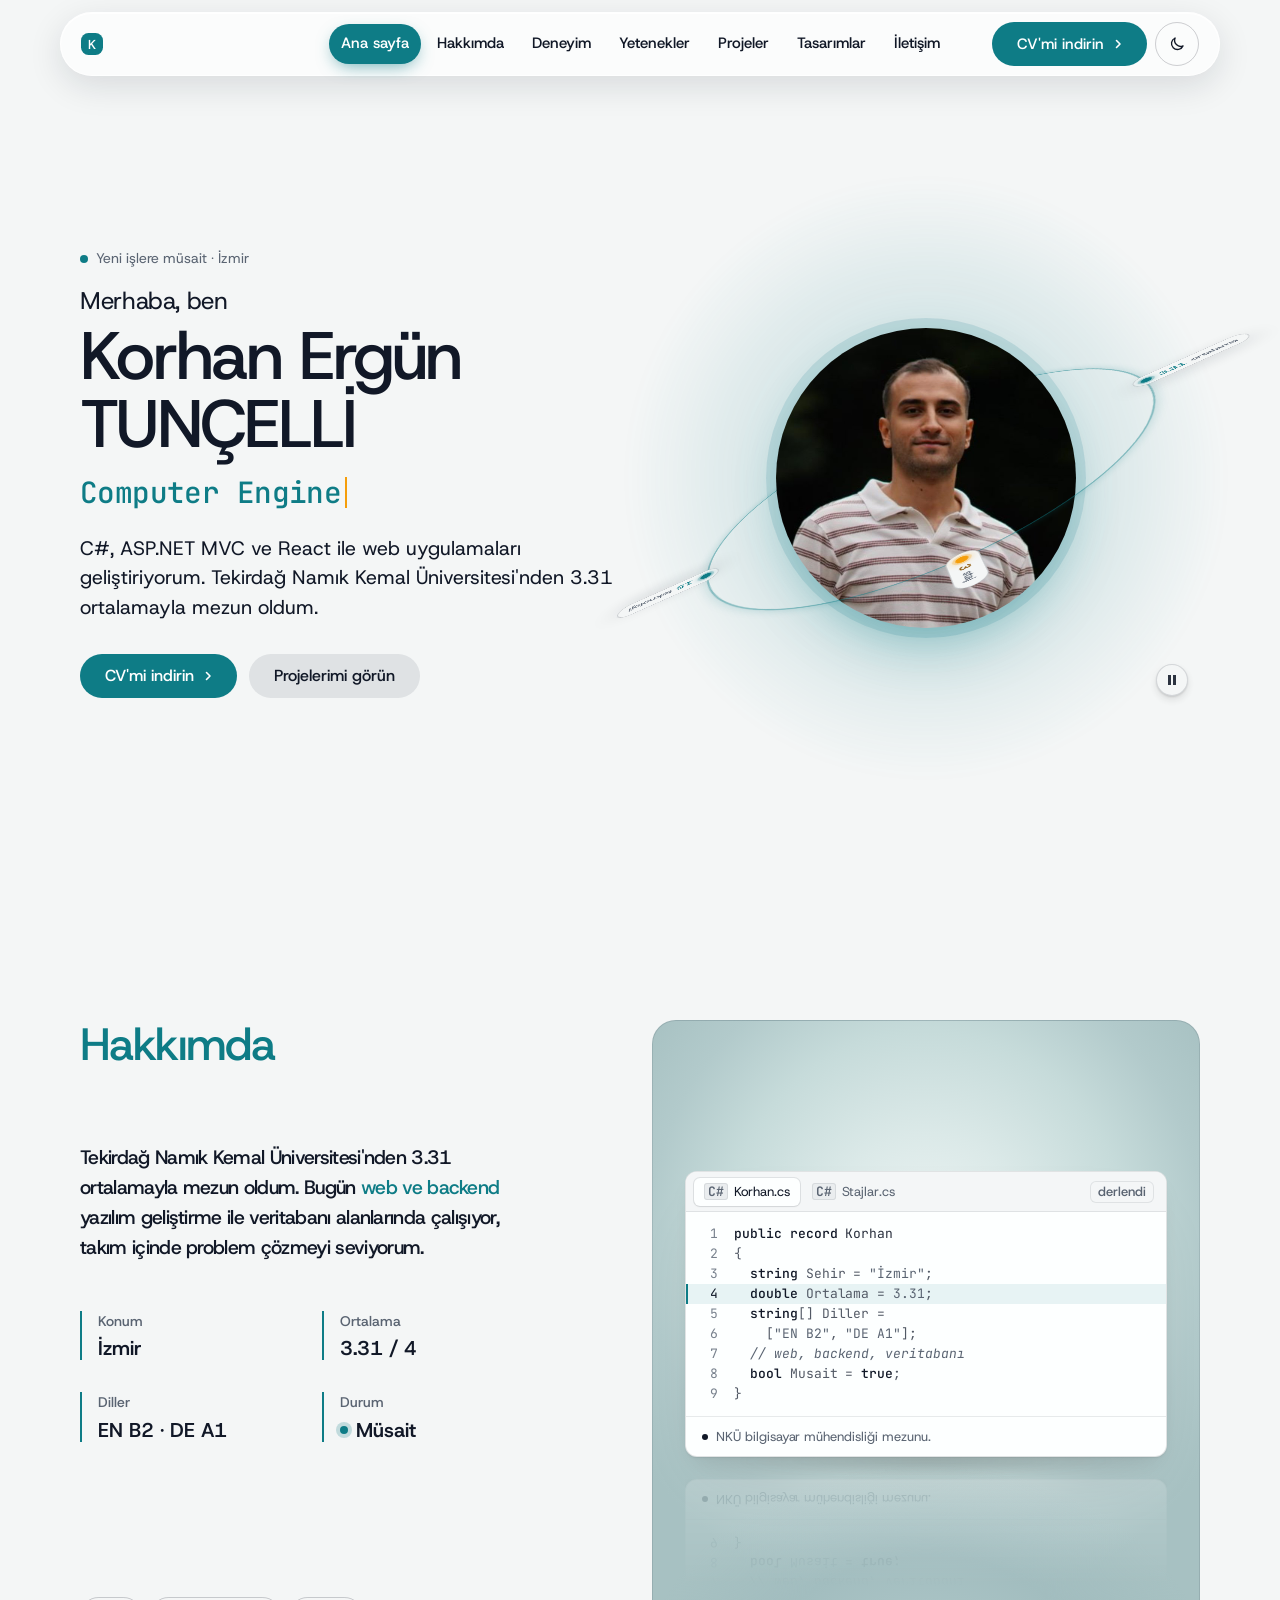
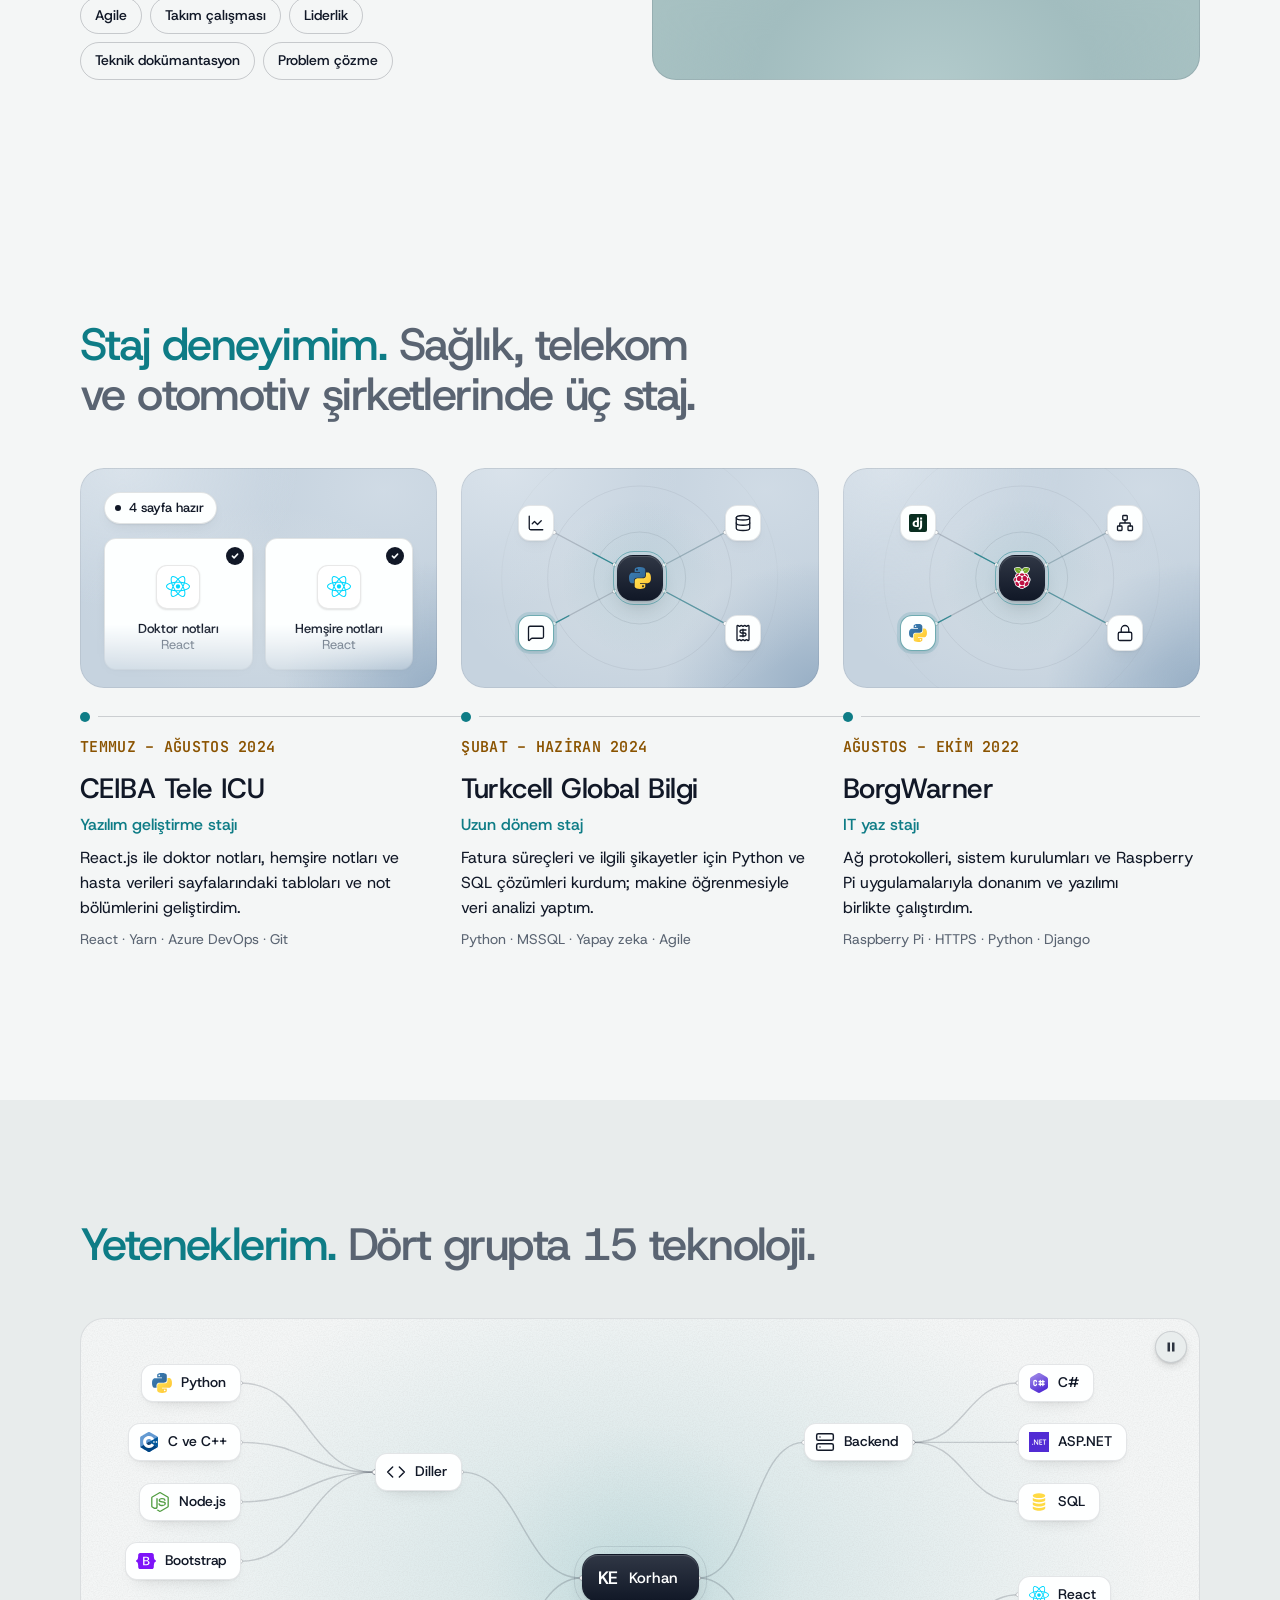
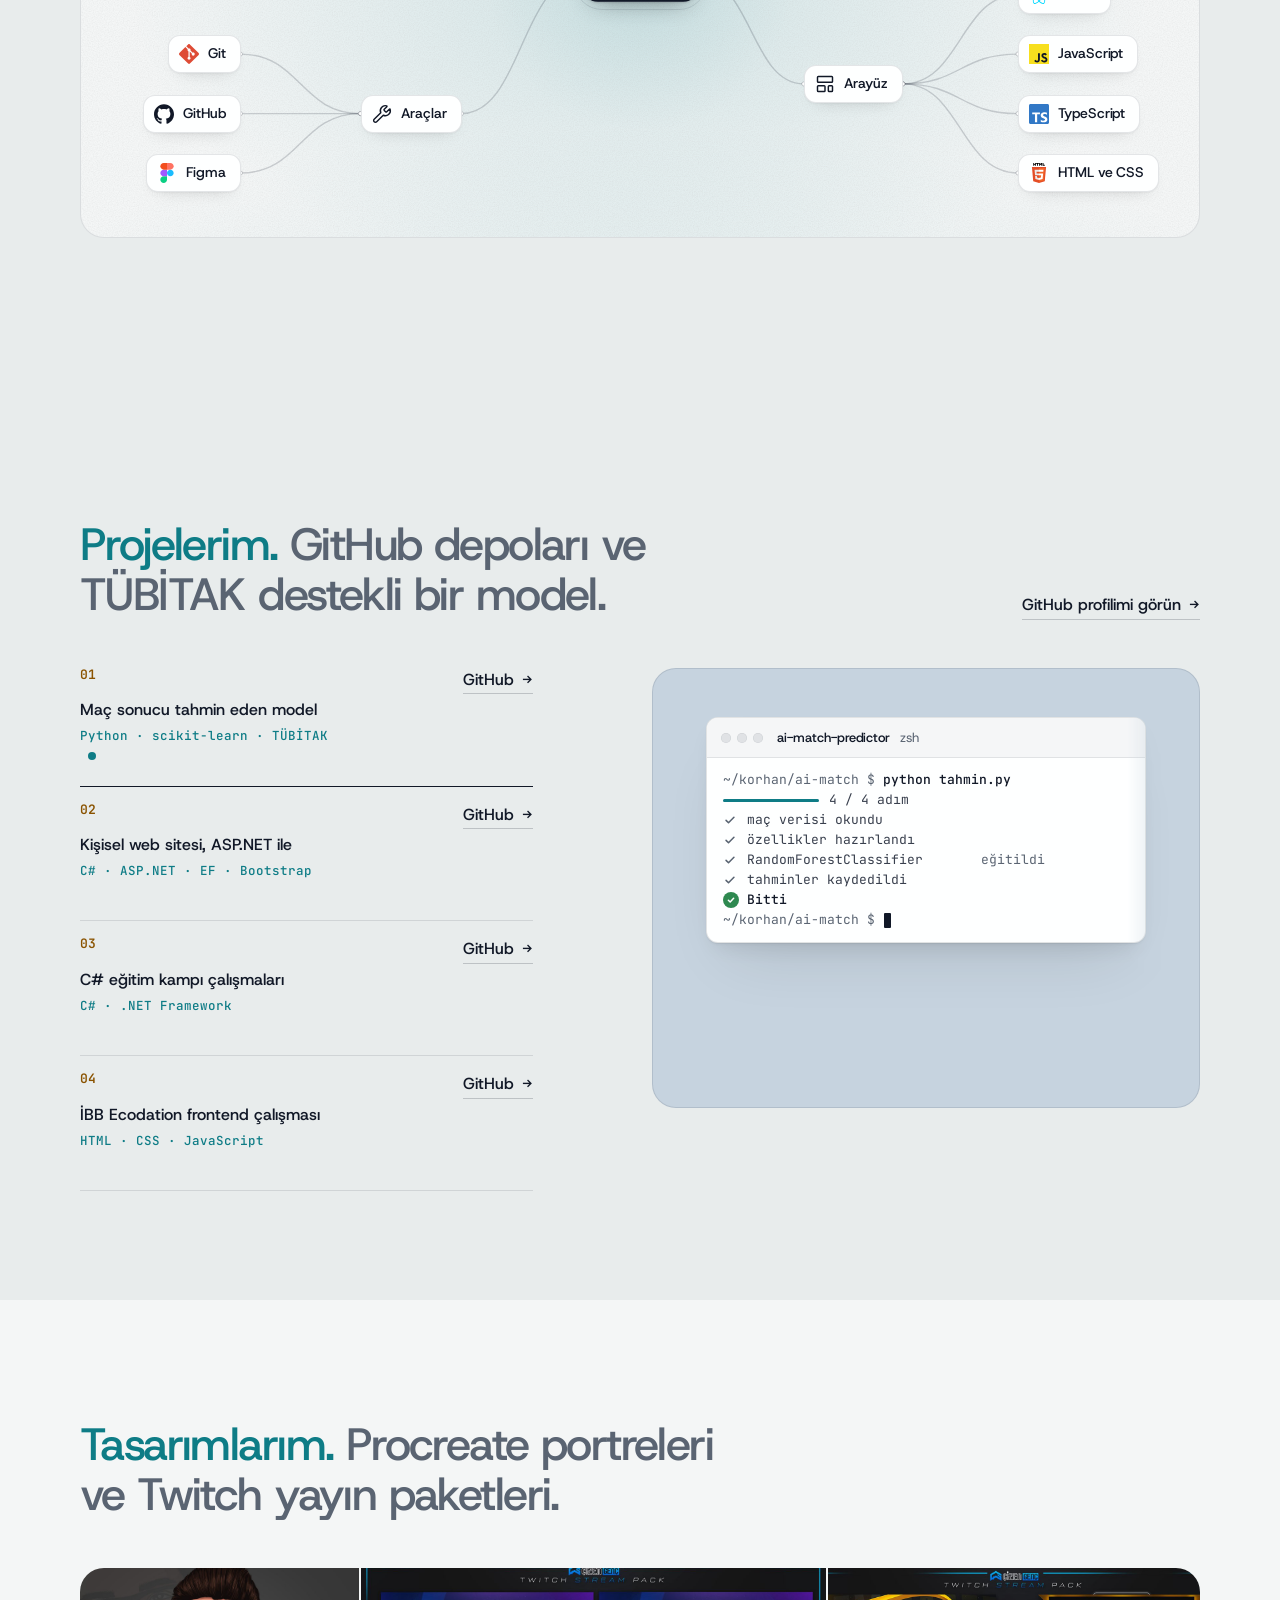
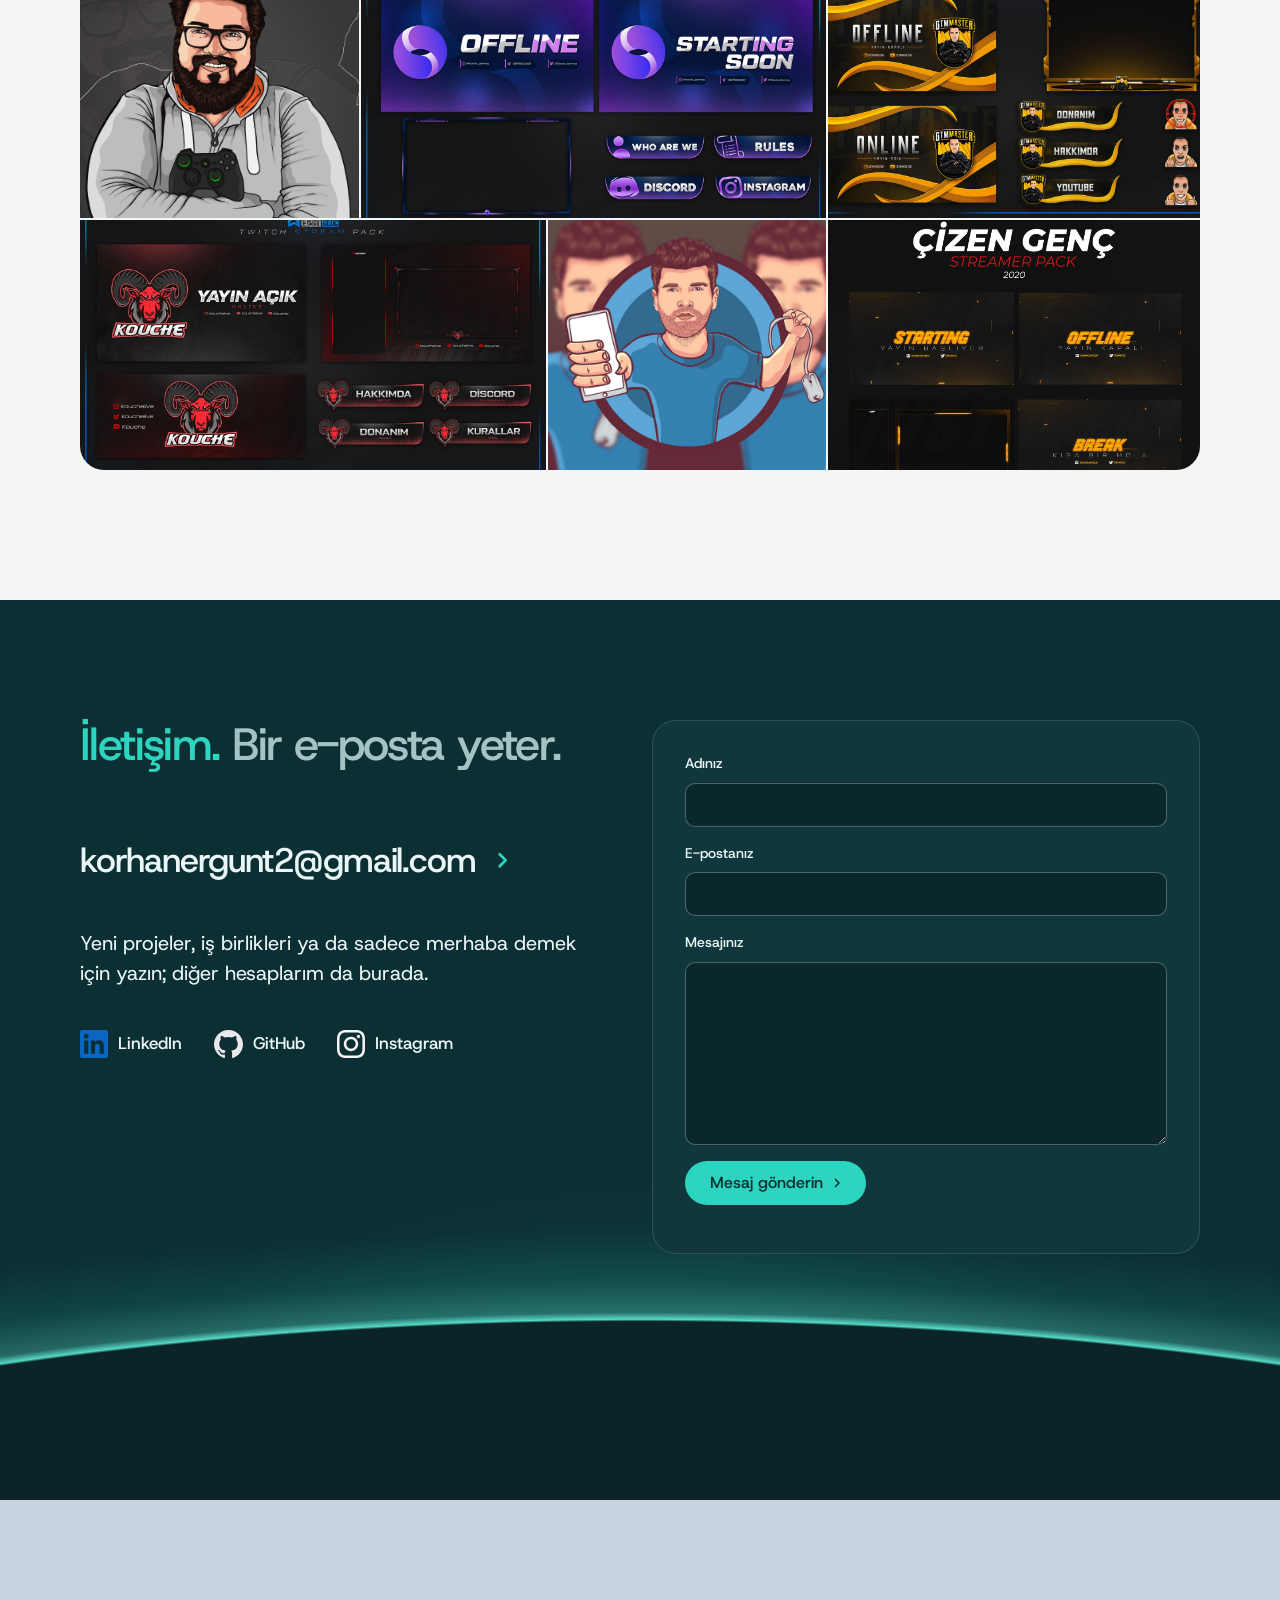
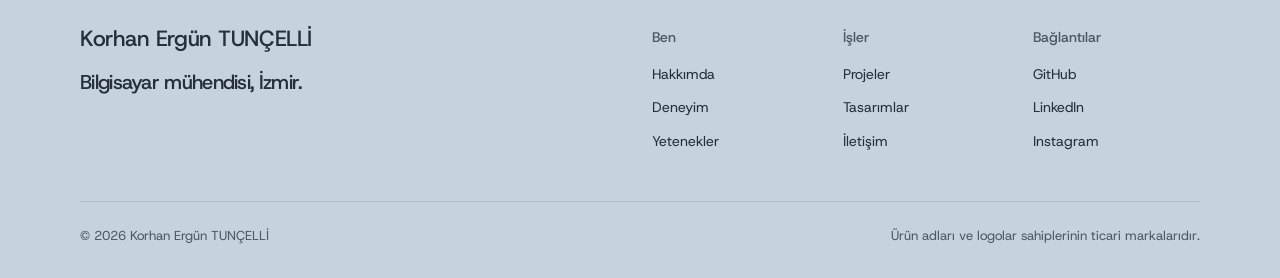
==== commit 4aed8de5: "Telefon ve tablet uyumluluğu düzeltildi - Yatay telefonda ana sayfa artık sonraki bölümün üstüne taş" ====
--- a/index.html
+++ b/index.html
@@ -242,6 +242,55 @@
   @media (max-width: 1023px) { .ab-frame { min-height: 480px; margin-top: var(--s-6); } }
   @media (max-width: 639px) { .ab-frame { min-height: 380px; --ab-y: 40px; } .ab-frame .stage > .ab-code { --ay-sm: 40px; width: auto; } .ab-frame::after { display: none; } .ab-code { -webkit-box-reflect: none; } }
 
+  /* ---- phones and tablets ---- */
+  @media (max-width: 1399px) { header.nav .nav__logo { min-width: 44px; min-height: 44px; } }
+  /* tablet: each internship as a row, its window beside its words, so the section fits its screens */
+  @media (min-width: 640px) and (max-width: 1023px) {
+    #deneyim .rail { row-gap: var(--s-7); }
+    #deneyim .rail > li { grid-template-columns: 320px minmax(0, 1fr); column-gap: var(--s-6); row-gap: var(--s-2); align-content: start; }
+    #deneyim .rail > li > .panel { grid-column: 1; grid-row: 1 / span 6; align-self: start; }
+    #deneyim .rail > li > :not(.panel) { grid-column: 2; }
+    #deneyim .rail__dot { display: none; }
+    #deneyim .rail__co { margin-top: 0; }
+  }
+  /* phones: the orbit's labels sit centred on their path, so none runs past the screen's edge */
+  @media (max-width: 639px) {
+    .sat__in { transform: translate(-50%, -50%); }
+    .ct-big { min-height: 44px; }
+  }
+  /* short phones: a smaller orbit, so the hero still ends on the first screen */
+  @media (max-width: 639px) and (max-height: 820px) {
+    .orbit { height: 196px; --r: 86px; margin-top: var(--s-3); } .orbit__scene { width: 112px; height: 112px; } .orbit__glow { width: 260px; height: 260px; }
+  }
+  /* a phone held sideways (short and wide): the hero grows with what it holds, the portrait beside the words,
+     and the tab bar steps aside (the menu button in the top bar opens every section) */
+  @media (max-width: 1023px) and (max-height: 560px) and (orientation: landscape) {
+    :root { --bar: 0px; }
+    .tabbar { display: none; }
+    main > .hero.hero--split { height: auto; min-height: 100svh; }
+    .hero--split .hero__grid { display: grid; align-items: center; }
+    .hero--split .hero__grid > .hero__text { grid-column: 1 / span 7; }
+    .hero--split .hero__grid > .orbit { grid-column: 8 / -1; }
+    .hero--split .orbit { height: 300px; --r: 108px; margin-top: 0; align-self: center; }
+    .hero--split .orbit__scene { width: 150px; height: 150px; } .hero--split .orbit__glow { width: 300px; height: 300px; }
+    .sat__in { transform: translate(-50%, -50%); }
+  }
+  /* very short phones (an older 4-inch screen): the words and the buttons alone */
+  @media (max-width: 639px) and (max-height: 700px) { .hero .orbit { display: none; } }
+  /* the about window on narrow phones: one tab, a tighter gutter, so every line shows whole */
+  @media (max-width: 400px) {
+    .ab-code .ui-code__tab:nth-of-type(2) { display: none; }
+    .ab-code .ui-code__pre { font-size: 12px; }
+    .ab-code .ui-code__ln { padding-left: 34px; padding-right: 8px; }
+    .ab-code .ui-code__ln::before { width: 22px; }
+  }
+  @media (max-width: 340px) { .ab-code .ui-code__pre { font-size: 11.5px; } }
+  /* the tab bar on the narrowest phones: icons only, their words still read out */
+  @media (max-width: 359px) {
+    .tabbar__a { padding-block: 8px; }
+    .tabbar__a span { position: absolute; width: 1px; height: 1px; overflow: hidden; clip: rect(0 0 0 0); white-space: nowrap; }
+  }
+
   /* experience: the company first, the date as a chip, a rail under three panels */
   #deneyim .panel { --p-h: 220px; height: var(--p-h); overflow: hidden; }
   @media (max-width: 639px) { #deneyim .panel { --p-h: 170px; } }
@@ -324,7 +373,7 @@
 <header class="nav nav--centre">
   <div class="wrap nav__bar">
     <a class="skip-link" href="#top">İçeriğe geç</a>
-    <a class="nav__logo" href="#top"><span class="mark mark--initial" aria-hidden="true">K</span><span class="nav__name">Korhan Ergün TUNÇELLİ</span></a>
+    <a class="nav__logo" href="#top" aria-label="Korhan Ergün TUNÇELLİ, başa dön"><span class="mark mark--initial" aria-hidden="true">K</span><span class="nav__name">Korhan Ergün TUNÇELLİ</span></a>
     <nav class="nav__links" aria-label="Ana menü">
       <span class="nav__ind" aria-hidden="true"></span>
       <div class="nav__item"><a class="nav__link" href="#anasayfa">Ana sayfa</a></div>
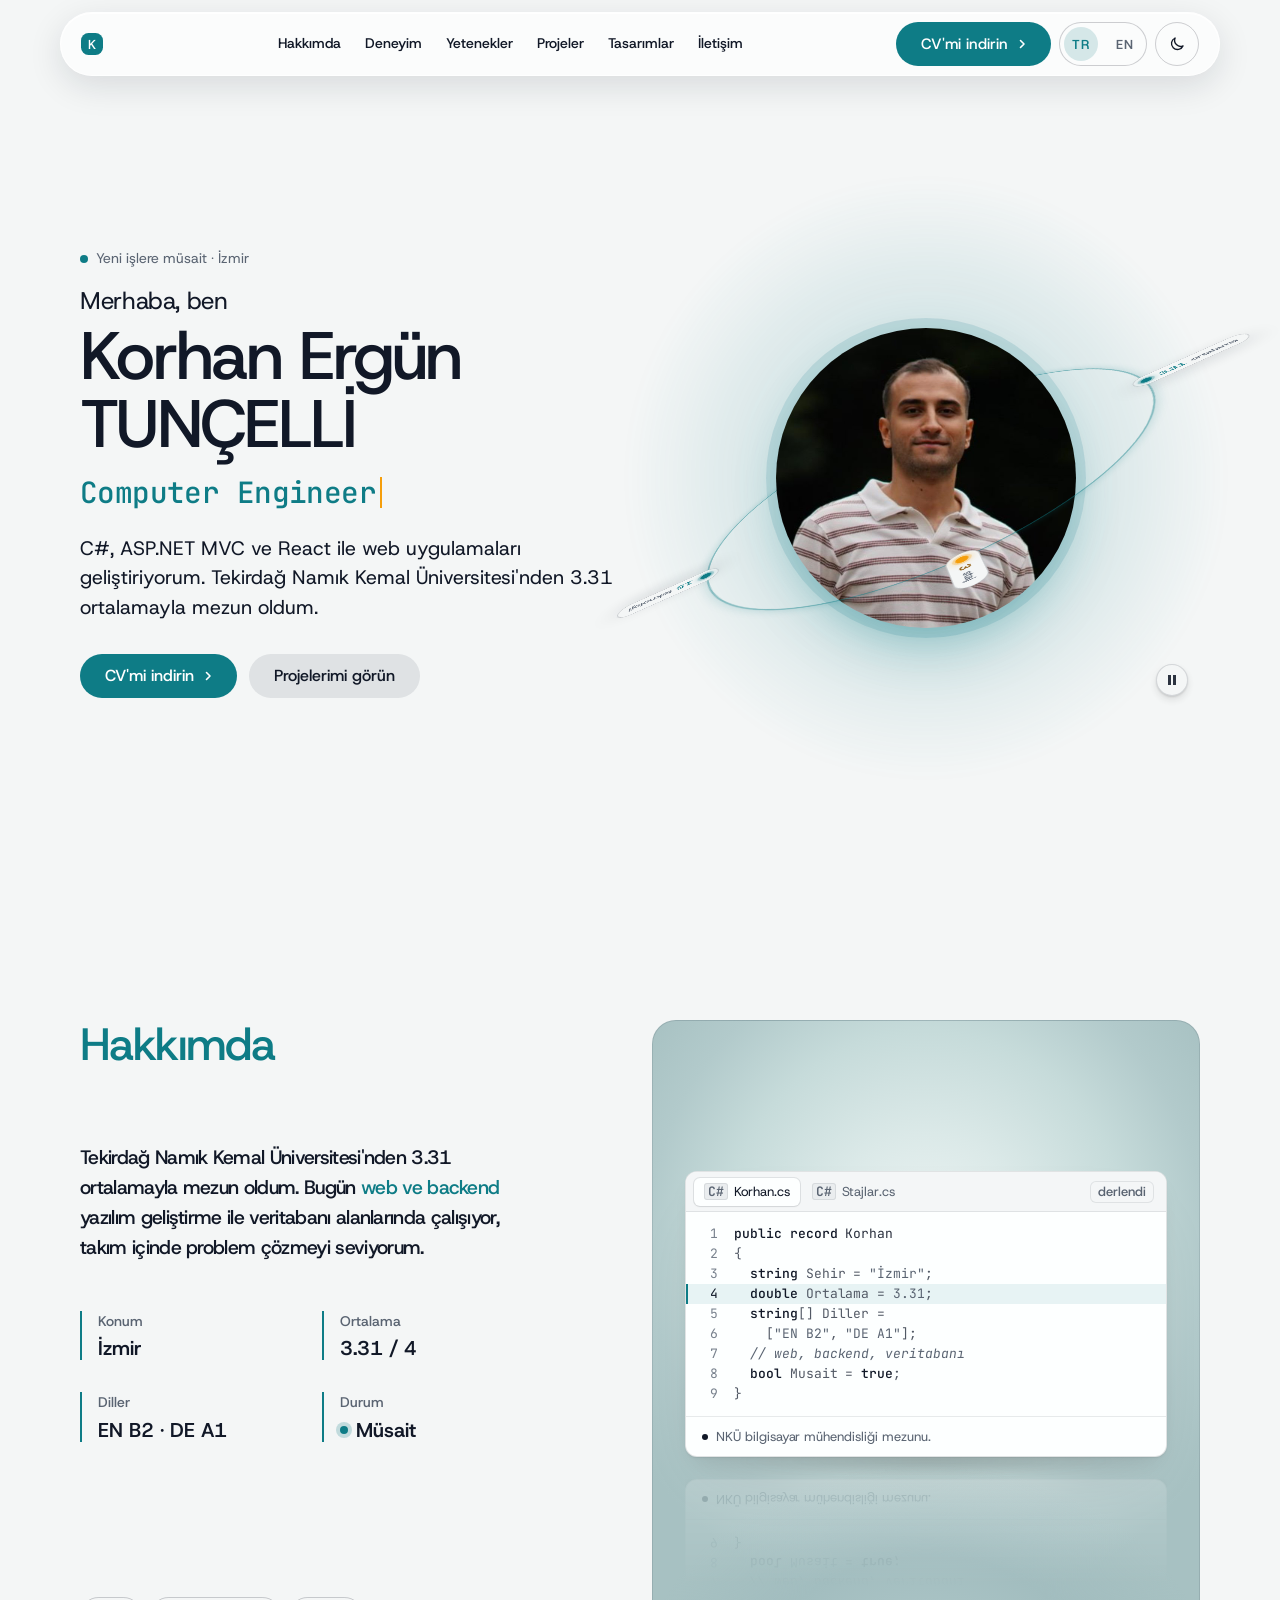
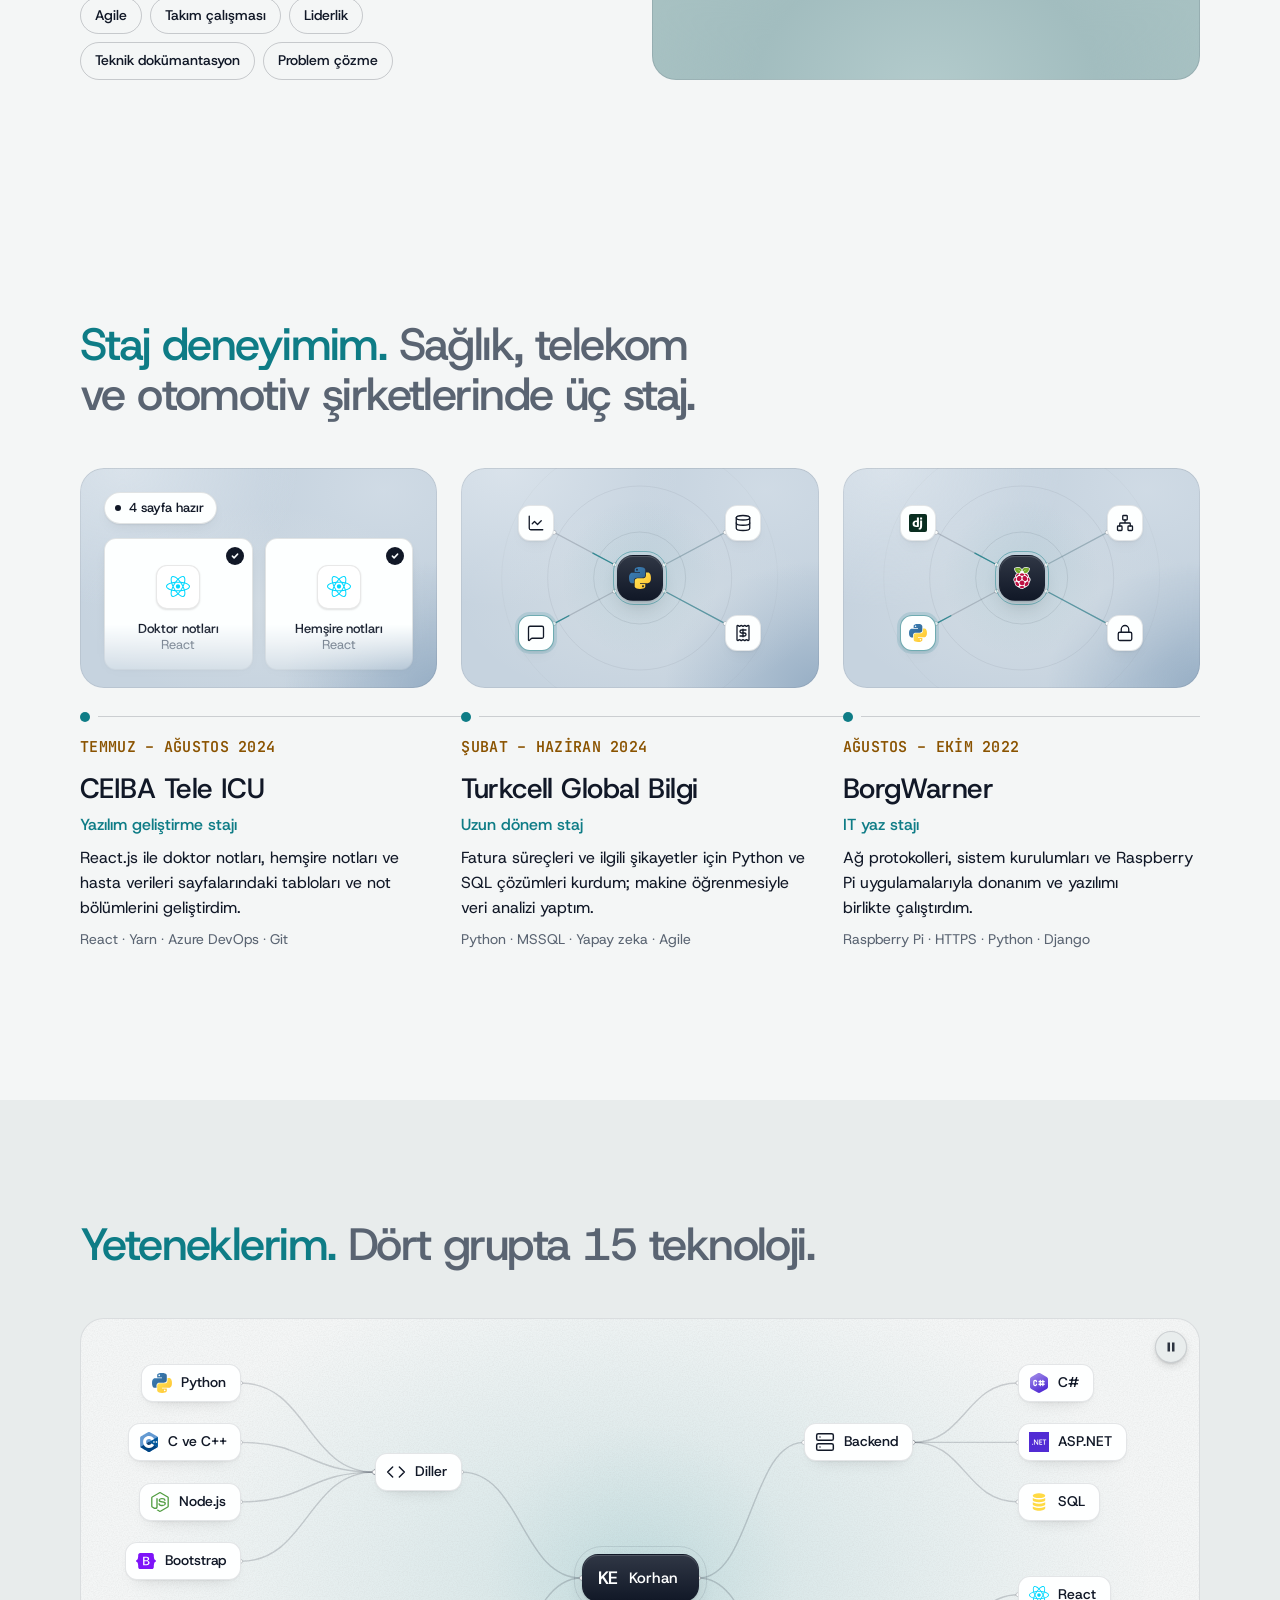
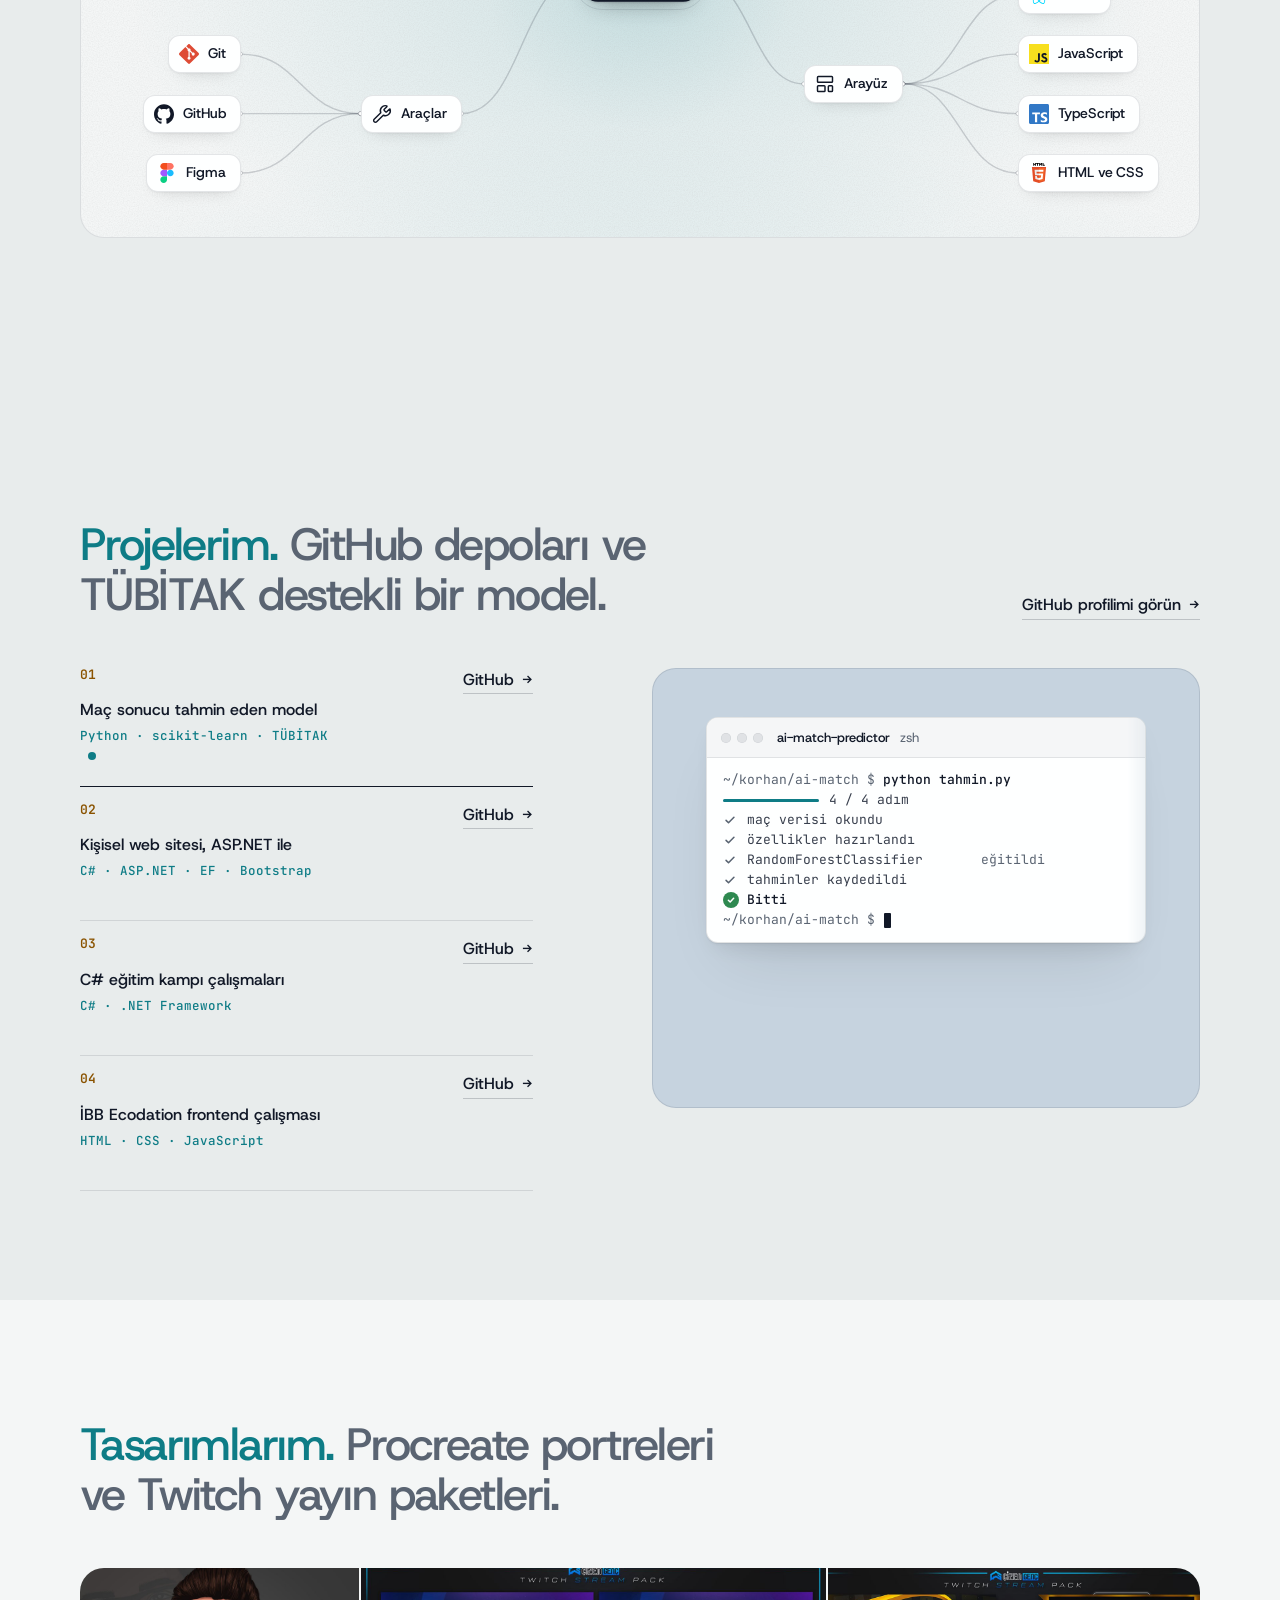
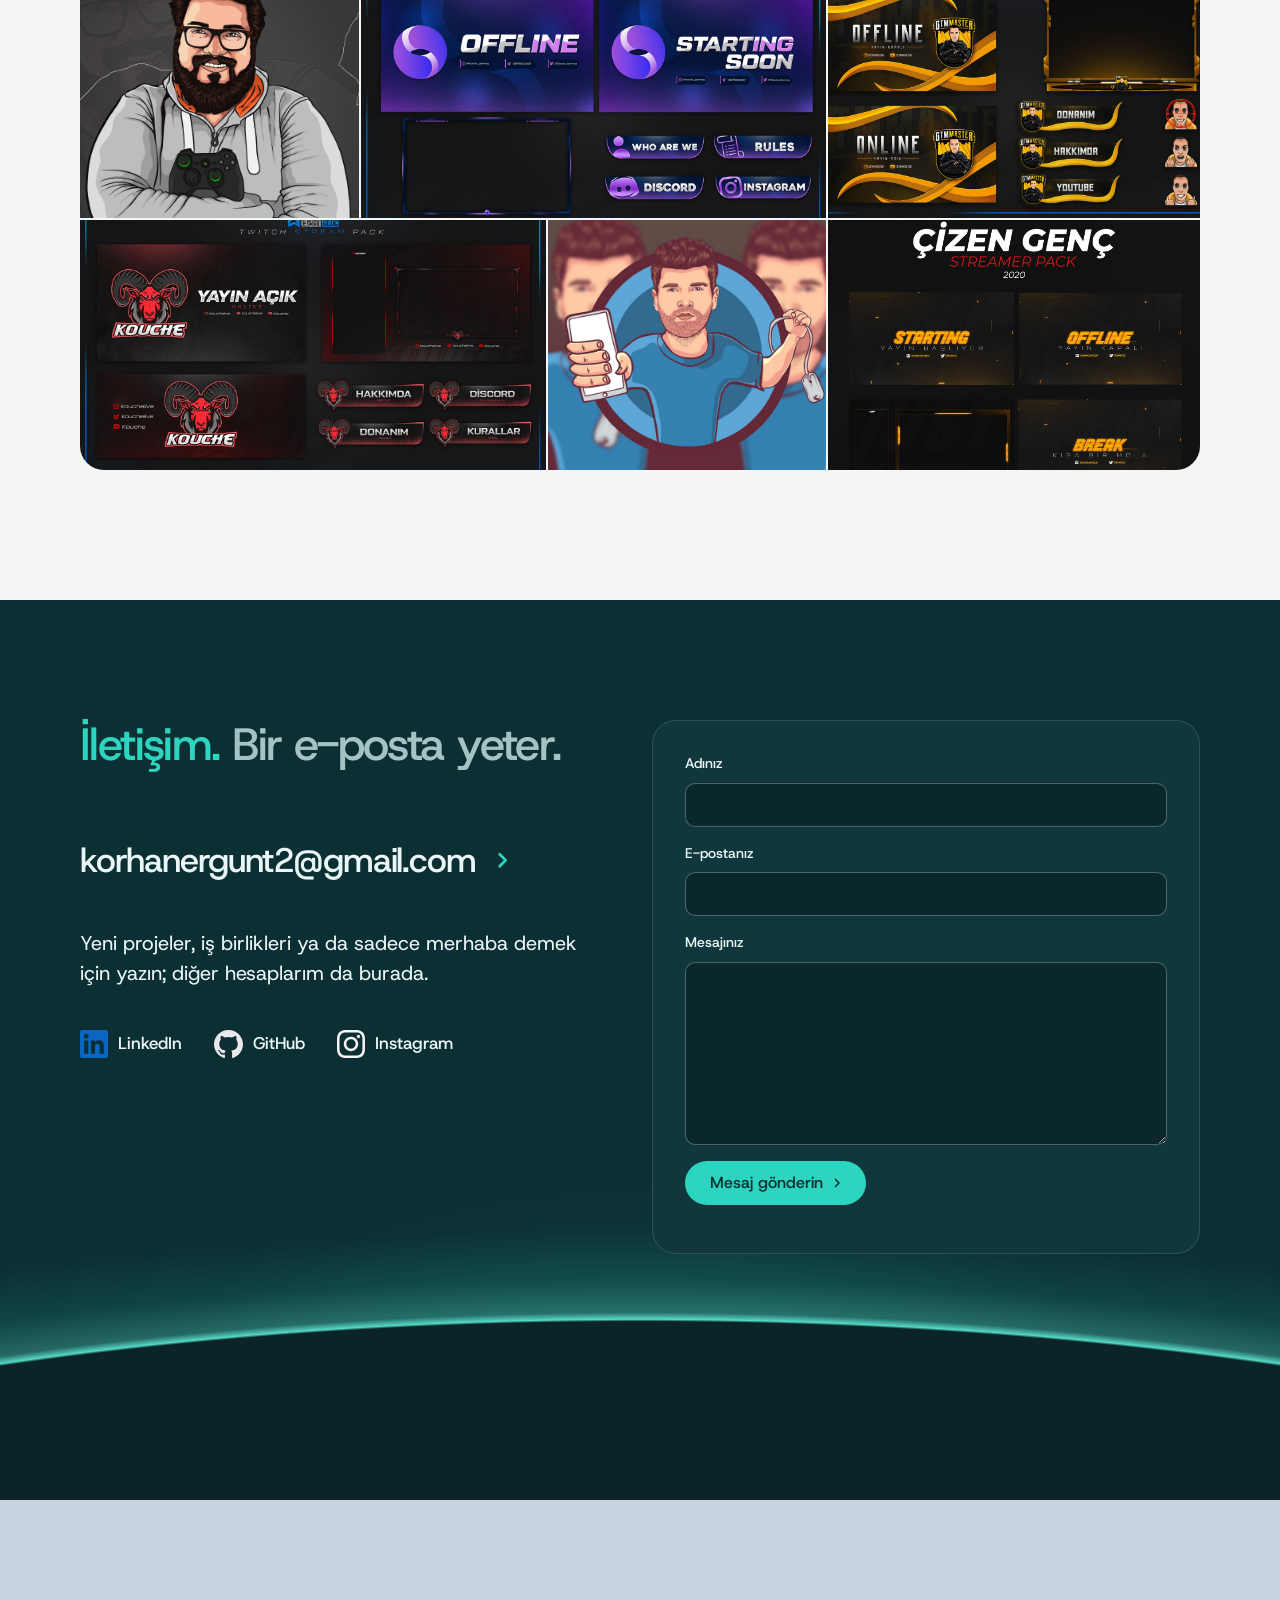
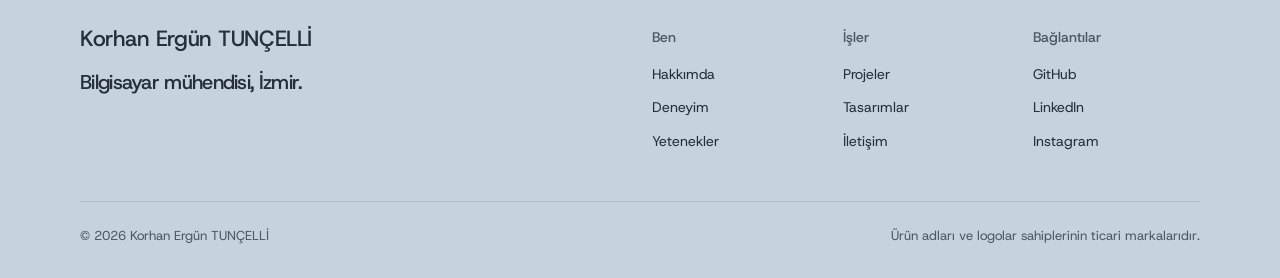
==== commit 1edbcd1e: "İngilizce sayfa ve TR/EN dil seçici eklendi - en/index.html: sitenin İngilizce hali, ceviri/en.py il" ====
--- a/index.html
+++ b/index.html
@@ -16,6 +16,11 @@
 <meta name="theme-color" content="#F4F6F6" media="(prefers-color-scheme: light)">
 <meta name="theme-color" content="#0F1416" media="(prefers-color-scheme: dark)">
 <link rel="canonical" href="https://www.korhanerguntuncelli.com/">
+<link rel="alternate" hreflang="tr" href="https://www.korhanerguntuncelli.com/">
+<link rel="alternate" hreflang="en" href="https://www.korhanerguntuncelli.com/en/">
+<link rel="alternate" hreflang="x-default" href="https://www.korhanerguntuncelli.com/">
+<meta property="og:locale" content="tr_TR">
+<meta property="og:locale:alternate" content="en_US">
 <meta name="site-kind" content="software">
 <meta name="page-type" content="software">
 <!-- the visitor's theme before the first paint: their saved choice, else the device setting -->
@@ -88,12 +93,35 @@
   header.nav .nav__link::before, header.nav .nav__link::after { content: none !important; }
   header.nav .nav__link:not(.is-here):hover { color: var(--accent); }
   .nav__link { transition: color .3s ease; }
-  @media (min-width: 1024px) and (max-width: 1279px) { header.nav .nav__link { padding-inline: 10px; font-size: 14px; } header.nav.nav--centre > .nav__bar { gap: var(--s-3); grid-template-columns: auto minmax(0, 1fr) auto; } }
+  /* 1024 to 1439: the logo is the way home, so the Home word steps out and the row keeps its air */
+  @media (min-width: 1024px) and (max-width: 1439px) { .nav__links .nav__item:has(> a[href="#anasayfa"]) { display: none; } }
+  @media (min-width: 1024px) and (max-width: 1439px) { header.nav .nav__link { padding-inline: 10px; font-size: 14px; } header.nav.nav--centre > .nav__bar { gap: var(--s-3); grid-template-columns: auto minmax(0, 1fr) auto; } }
   .nav__link.is-here, .nav__link.is-here:hover { color: var(--accent-ink); }
   @media (max-width: 1023px) { .nav__ind { display: none; } }
   @media (prefers-reduced-motion: reduce) { .nav__ind { transition: opacity .2s; } }
 
   .nav__actions { gap: var(--s-2); }
+  /* the open menu (under 1024): the glass blur on the bar would make the sheet's fixed position relative to the 64px
+     pill, so the open bar is solid, and the sheet starts under the floating bar. The bar already holds the language
+     switch and the theme button, so the sheet's foot keeps only the CV button. */
+  @media (max-width: 1023px) {
+    header.nav.is-open > .nav__bar { -webkit-backdrop-filter: none; backdrop-filter: none; background: var(--bg); }
+    header.nav.is-open .nav__links { top: 88px; z-index: 50; }
+    header.nav.is-open .nav__actions :is(.lang, .nav__theme) { display: none; }
+    header.nav.is-open .nav__link.is-here { color: var(--accent); }   /* no pill in the sheet: the current word is the accent itself */
+  }
+  @media (max-width: 639px) { header.nav.is-open .nav__links { top: 72px; } }
+  /* the language switch: two 44px words in one ring like the theme button's; the page's own language tinted */
+  .lang { display: inline-flex; flex: none; height: 44px; border-radius: 999px; box-shadow: inset 0 0 0 1px var(--line-strong); }
+  .lang__opt { position: relative; display: inline-grid; place-items: center; width: 44px; height: 44px; border-radius: 999px; font: 600 13px/1 var(--font-text); letter-spacing: .04em; color: var(--muted); transition: color .2s ease; }
+  .lang__opt::before { content: ""; position: absolute; inset: 5px; z-index: -1; border-radius: 999px; background: color-mix(in oklab, var(--accent) 16%, transparent); opacity: 0; transition: opacity .2s ease; }
+  .lang__opt[aria-current] { color: var(--accent); isolation: isolate; }
+  .lang__opt[aria-current]::before { opacity: 1; }
+  .lang__opt:not([aria-current]):hover { color: var(--ink); }
+  .lang--phone { display: none; }
+  @media (max-width: 1023px) { .lang--phone { display: inline-flex; margin-left: auto; } .lang--phone + .nav__theme--phone { margin-left: var(--s-2); } }
+  /* the narrowest phones: the bar's four controls sit closer so the row ends on the page's right line */
+  @media (max-width: 379px) { header.nav > .nav__bar { gap: var(--s-2); } }
   .nav__theme { display: inline-grid; place-items: center; width: 44px; height: 44px; border-radius: 50%; border: 1px solid var(--line-strong); background: transparent; color: var(--ink); cursor: pointer; flex: none; }
   .nav__theme svg { width: 18px; height: 18px; }
   .nav__theme .i-sun, html[data-theme="dark"] .nav__theme .i-moon { display: none; }
@@ -285,6 +313,8 @@
     .ab-code .ui-code__ln::before { width: 22px; }
   }
   @media (max-width: 340px) { .ab-code .ui-code__pre { font-size: 11.5px; } }
+  /* English labels run longer ("Experience"): a hair smaller on narrow phones so none is cut */
+  @media (max-width: 400px) { html[lang="en"] .tabbar__pill { padding-inline: 3px; } html[lang="en"] .tabbar__a span { font-size: 9.5px; letter-spacing: -0.01em; } }
   /* the tab bar on the narrowest phones: icons only, their words still read out */
   @media (max-width: 359px) {
     .tabbar__a { padding-block: 8px; }
@@ -386,11 +416,13 @@
     </nav>
     <div class="nav__actions">
       <a class="btn btn--primary" href="Korhan%20Erg%C3%BCn%20TUN%C3%87ELL%C4%B0%20CV.pdf" download>CV'mi indirin</a>
+      <div class="lang" role="group" aria-label="Dil seçimi"><a class="lang__opt" href="./" hreflang="tr" lang="tr" aria-label="TR, Türkçe" aria-current="page">TR</a><a class="lang__opt" href="en/" hreflang="en" lang="en" aria-label="EN, English">EN</a></div>
       <button class="nav__theme" type="button" aria-label="Koyu temaya geç" data-theme-toggle>
       <svg class="i-moon" viewBox="0 0 24 24" fill="none" stroke="currentColor" stroke-width="1.8" stroke-linecap="round" stroke-linejoin="round" aria-hidden="true"><path d="M20 14.5A8 8 0 0 1 9.5 4a8 8 0 1 0 10.5 10.5z"/></svg>
       <svg class="i-sun" viewBox="0 0 24 24" fill="none" stroke="currentColor" stroke-width="1.8" stroke-linecap="round" aria-hidden="true"><circle cx="12" cy="12" r="4"/><path d="M12 2.5v2M12 19.5v2M4.6 4.6 6 6M18 18l1.4 1.4M2.5 12h2M19.5 12h2M4.6 19.4 6 18M18 6l1.4-1.4"/></svg>
     </button>
     </div>
+    <div class="lang lang--phone" role="group" aria-label="Dil seçimi"><a class="lang__opt" href="./" hreflang="tr" lang="tr" aria-label="TR, Türkçe" aria-current="page">TR</a><a class="lang__opt" href="en/" hreflang="en" lang="en" aria-label="EN, English">EN</a></div>
     <button class="nav__theme nav__theme--phone" type="button" aria-label="Koyu temaya geç" data-theme-toggle>
       <svg class="i-moon" viewBox="0 0 24 24" fill="none" stroke="currentColor" stroke-width="1.8" stroke-linecap="round" stroke-linejoin="round" aria-hidden="true"><path d="M20 14.5A8 8 0 0 1 9.5 4a8 8 0 1 0 10.5 10.5z"/></svg>
       <svg class="i-sun" viewBox="0 0 24 24" fill="none" stroke="currentColor" stroke-width="1.8" stroke-linecap="round" aria-hidden="true"><circle cx="12" cy="12" r="4"/><path d="M12 2.5v2M12 19.5v2M4.6 4.6 6 6M18 18l1.4 1.4M2.5 12h2M19.5 12h2M4.6 19.4 6 18M18 6l1.4-1.4"/></svg>
@@ -605,7 +637,7 @@
         </ul>
       </div>
       <div class="span-6 start-7 ct-card">
-        <form class="form" action="https://formsubmit.co/korhanergunt2@gmail.com" method="post" data-endpoint="https://formsubmit.co/ajax/korhanergunt2@gmail.com" data-sent="Mesajınız gönderildi. E-postanıza dönüş yapacağım." novalidate>
+        <form class="form" action="https://formsubmit.co/korhanergunt2@gmail.com" method="post" data-endpoint="https://formsubmit.co/ajax/korhanergunt2@gmail.com" data-sent="Mesajınız gönderildi. E-postanıza dönüş yapacağım." data-sending="Gönderiliyor" data-fix="{n} alanı düzeltin." data-failed="Gönderilemedi: bağlantı kurulamadı. Yazdıklarınız duruyor; tekrar deneyin." novalidate>
           <input type="hidden" name="_subject" value="Kişisel site: yeni iletişim mesajı">
           <input type="hidden" name="_template" value="table">
           <input type="hidden" name="_captcha" value="false">
@@ -725,7 +757,7 @@
       if (!a) { ind.classList.remove('is-on'); return; }
       a.classList.add('is-here'); a.setAttribute('aria-current', 'location');
       var r = bar.root.getBoundingClientRect(), q = a.getBoundingClientRect(), x = q.left - r.left - bar.root.clientLeft, w = q.width;
-      if (!w) { bar.w0 = 0; return; }   /* the bar is hidden at this width */
+      if (!w) { bar.w0 = 0; ind.classList.remove('is-on'); return; }   /* the bar, or this word (Home at 1024 to 1439), is hidden at this width: no pill */
       if (!ind.classList.contains('is-on') || !bar.w0) {
         ind.style.transition = 'none'; ind.style.width = w + 'px'; ind.style.transform = 'translateX(' + x + 'px)';
         ind.offsetWidth; ind.style.transition = ''; ind.classList.add('is-on');
@@ -754,6 +786,23 @@
   })();
 </script>
 <script>
+  /* the language switch keeps the section you are on */
+  document.querySelectorAll('.lang__opt').forEach(function (a) { a.addEventListener('click', function () {
+    var mid = innerHeight / 2, cur = null;
+    document.querySelectorAll('main > section[id]').forEach(function (s) { var r = s.getBoundingClientRect(); if (r.top <= mid && r.bottom > mid) cur = s; });
+    var h = cur ? '#' + cur.id : location.hash;
+    if (h) a.setAttribute('href', a.getAttribute('href').split('#')[0] + h);
+  }); });
+  /* tr-only */
+  (function () {
+    var tr = { 'Pause animation': 'Animasyonu durdur', 'Play animation': 'Animasyonu oynat' };
+    function fix(el) { var v = el.getAttribute && el.getAttribute('aria-label'); if (tr[v]) el.setAttribute('aria-label', tr[v]); }
+    new MutationObserver(function (ms) { ms.forEach(function (m) {
+      if (m.type === 'attributes') fix(m.target);
+      m.addedNodes.forEach(function (n) { if (n.nodeType === 1) { fix(n); n.querySelectorAll('[aria-label]').forEach(fix); } });
+    }); }).observe(document.body, { subtree: true, childList: true, attributes: true, attributeFilter: ['aria-label'] });
+  })();
+  /* /tr-only */
   /* the theme switch: the visitor's click, kept for the next visit */
   (function () {
     var root = document.documentElement, btns = document.querySelectorAll('[data-theme-toggle]');
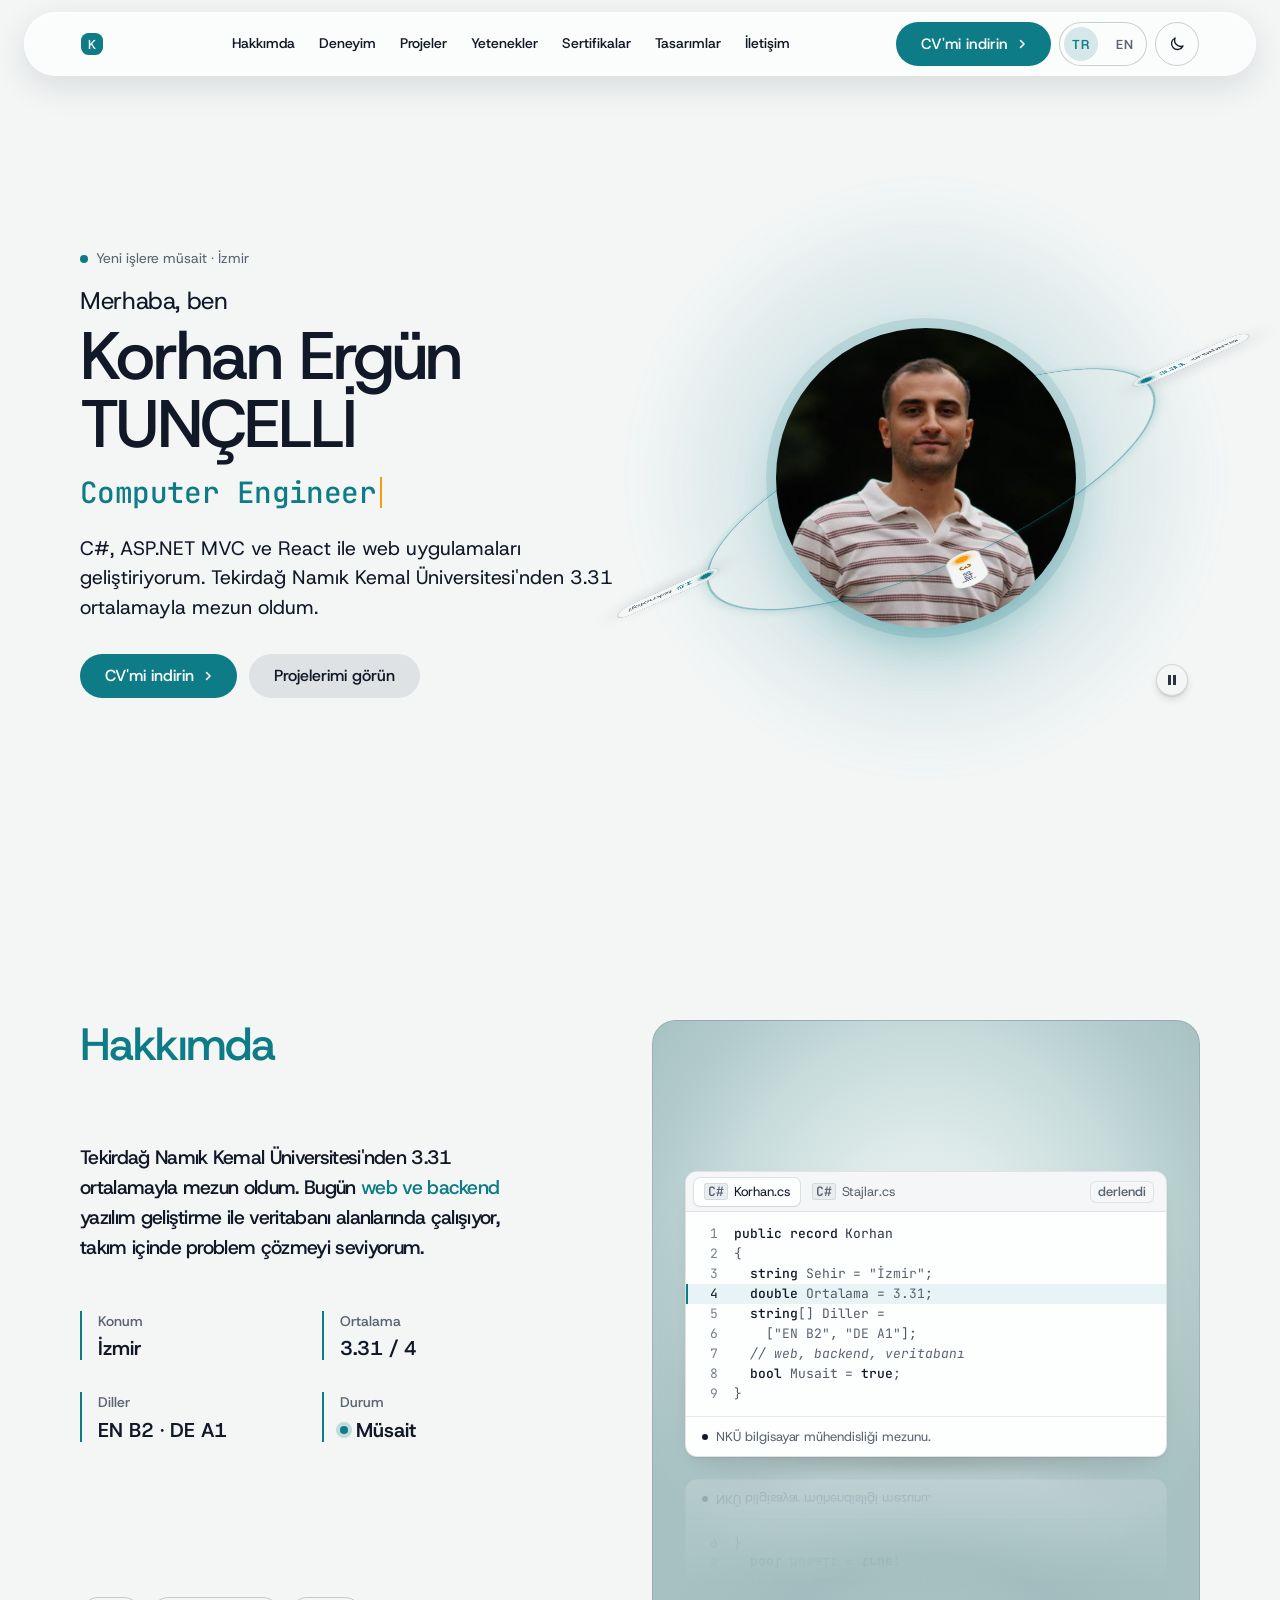
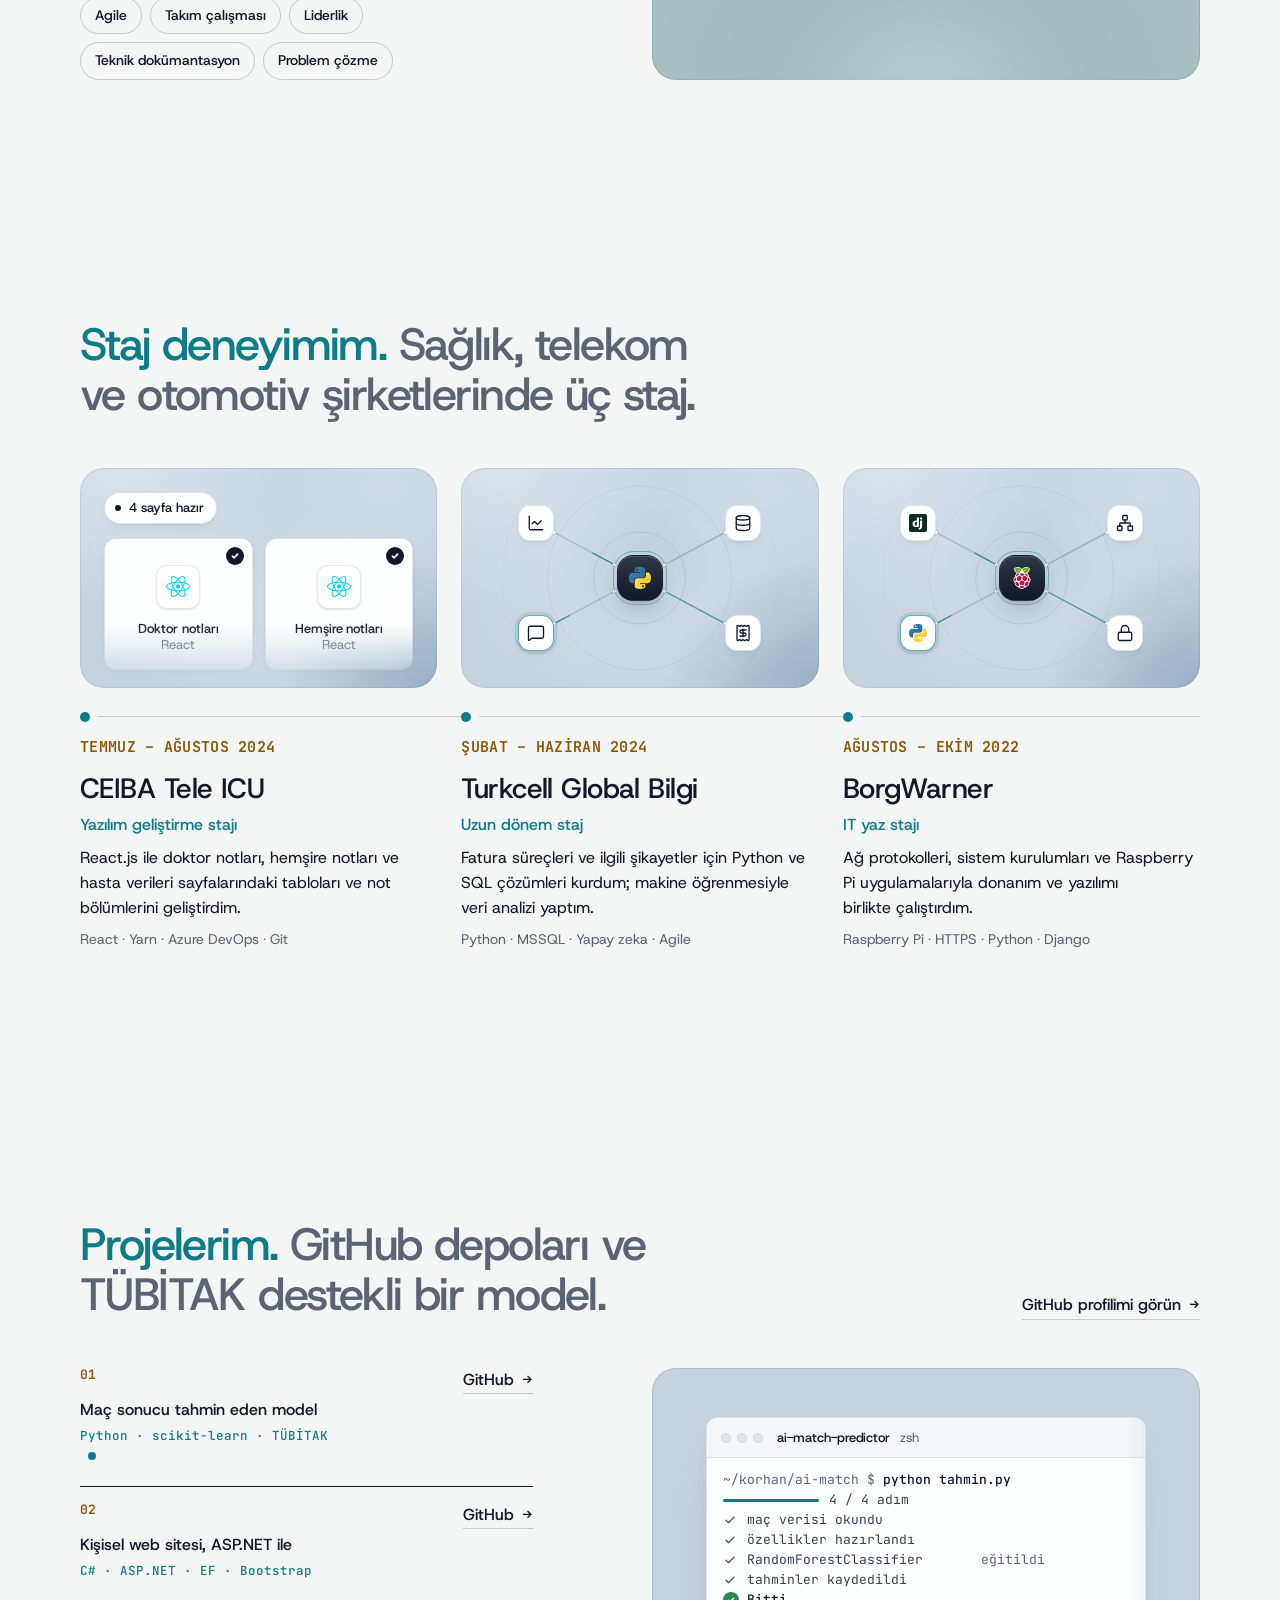
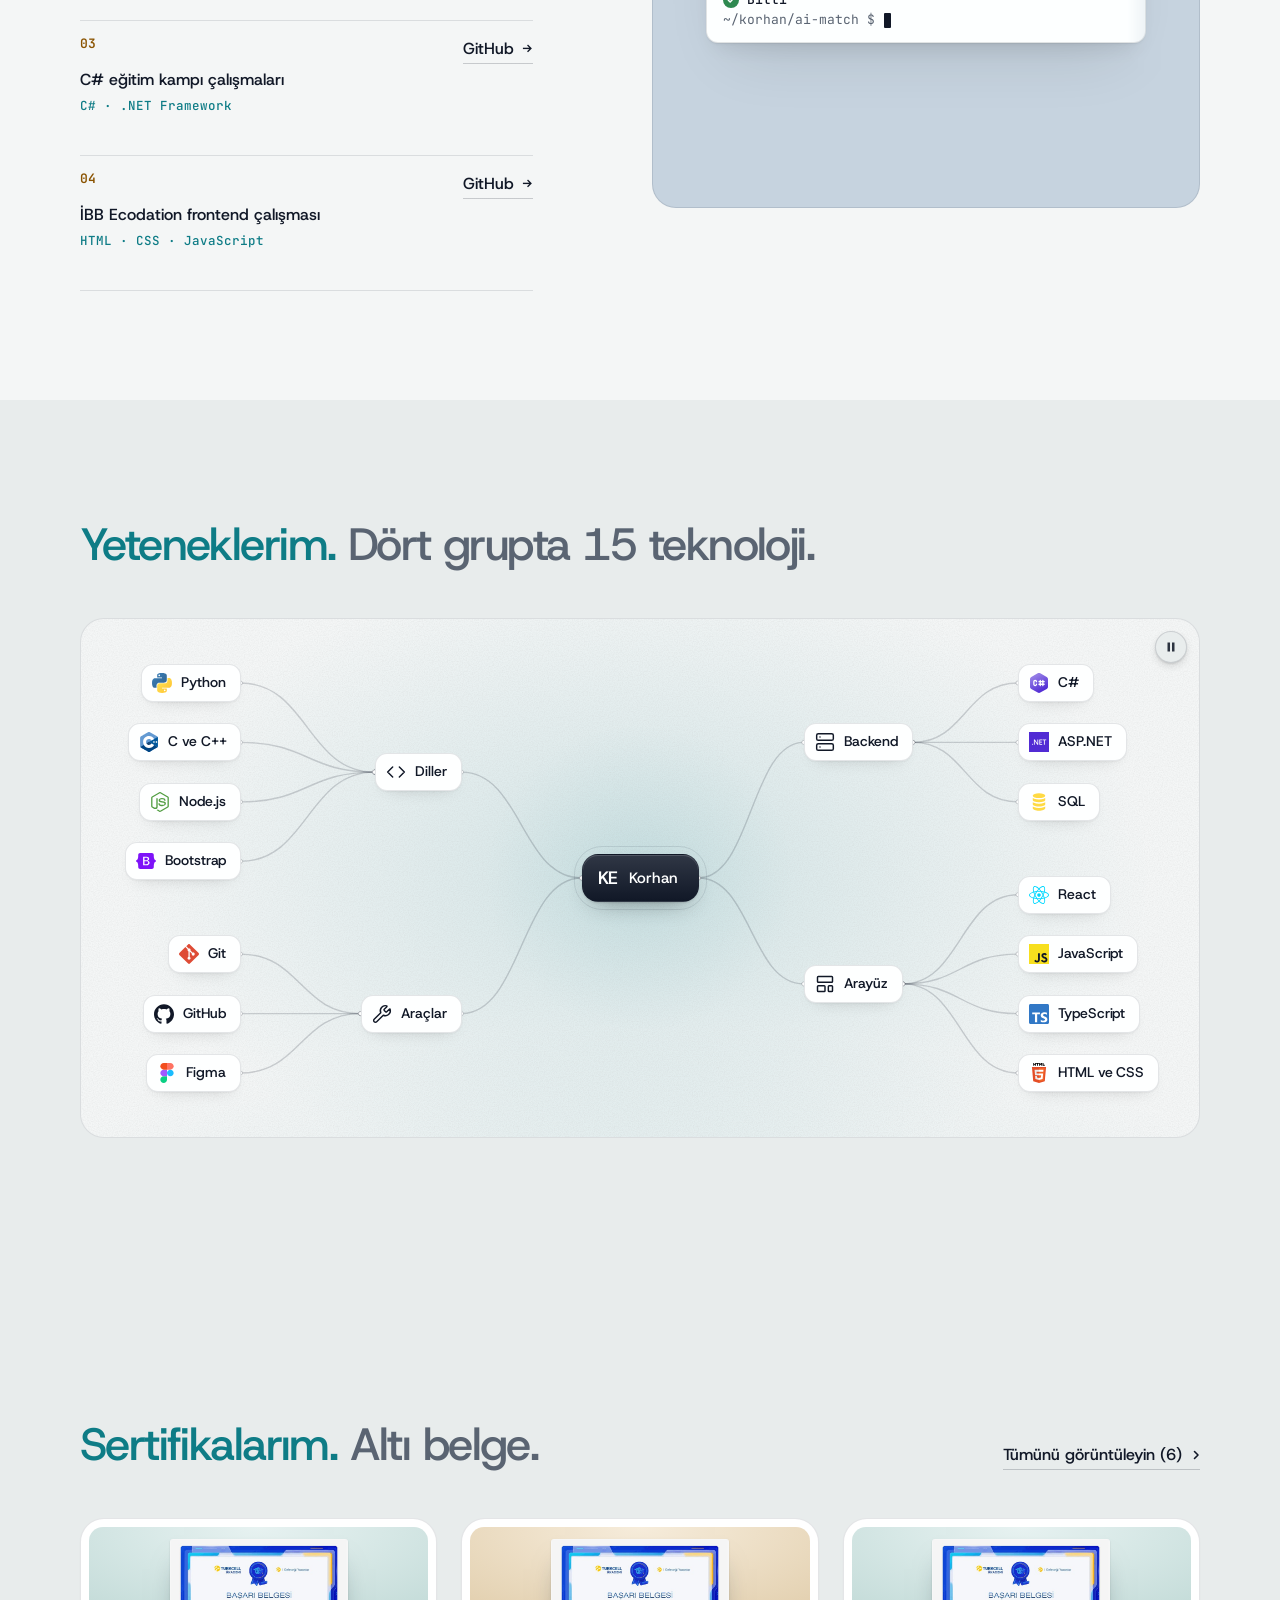
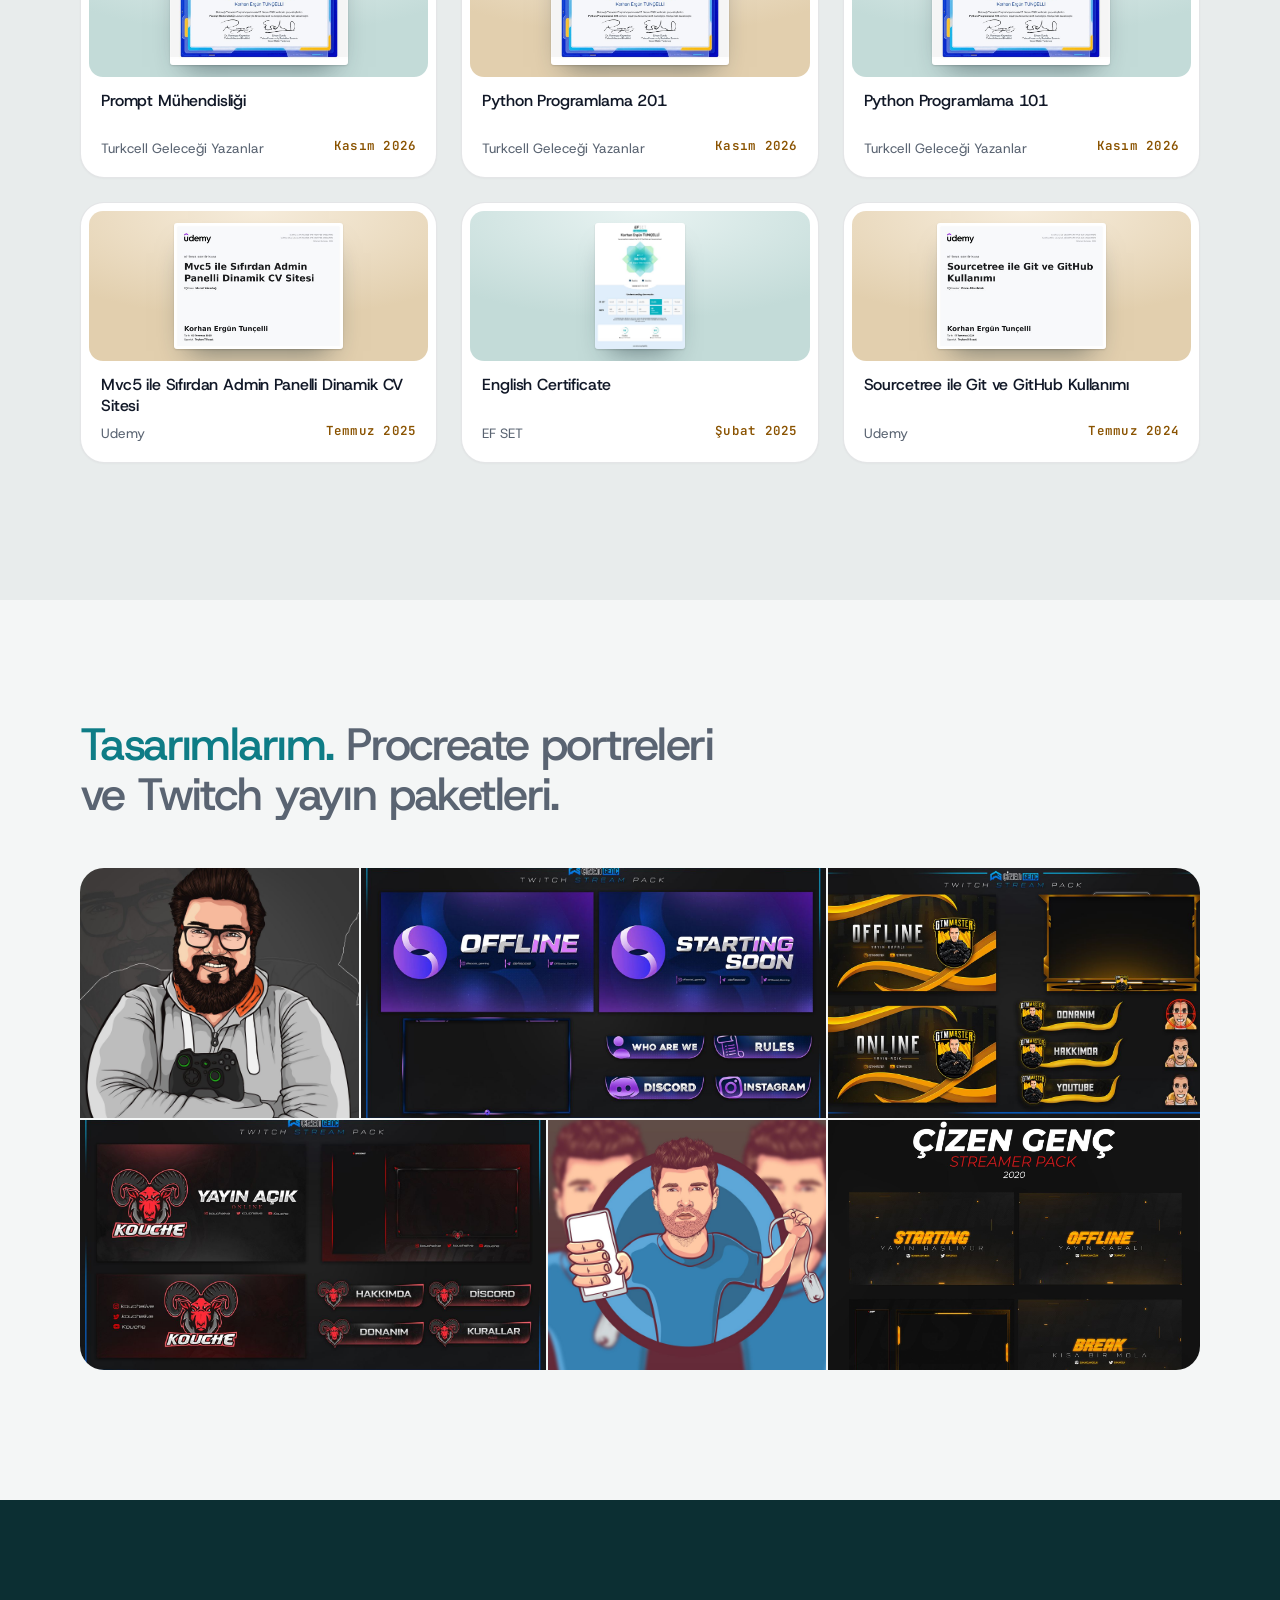
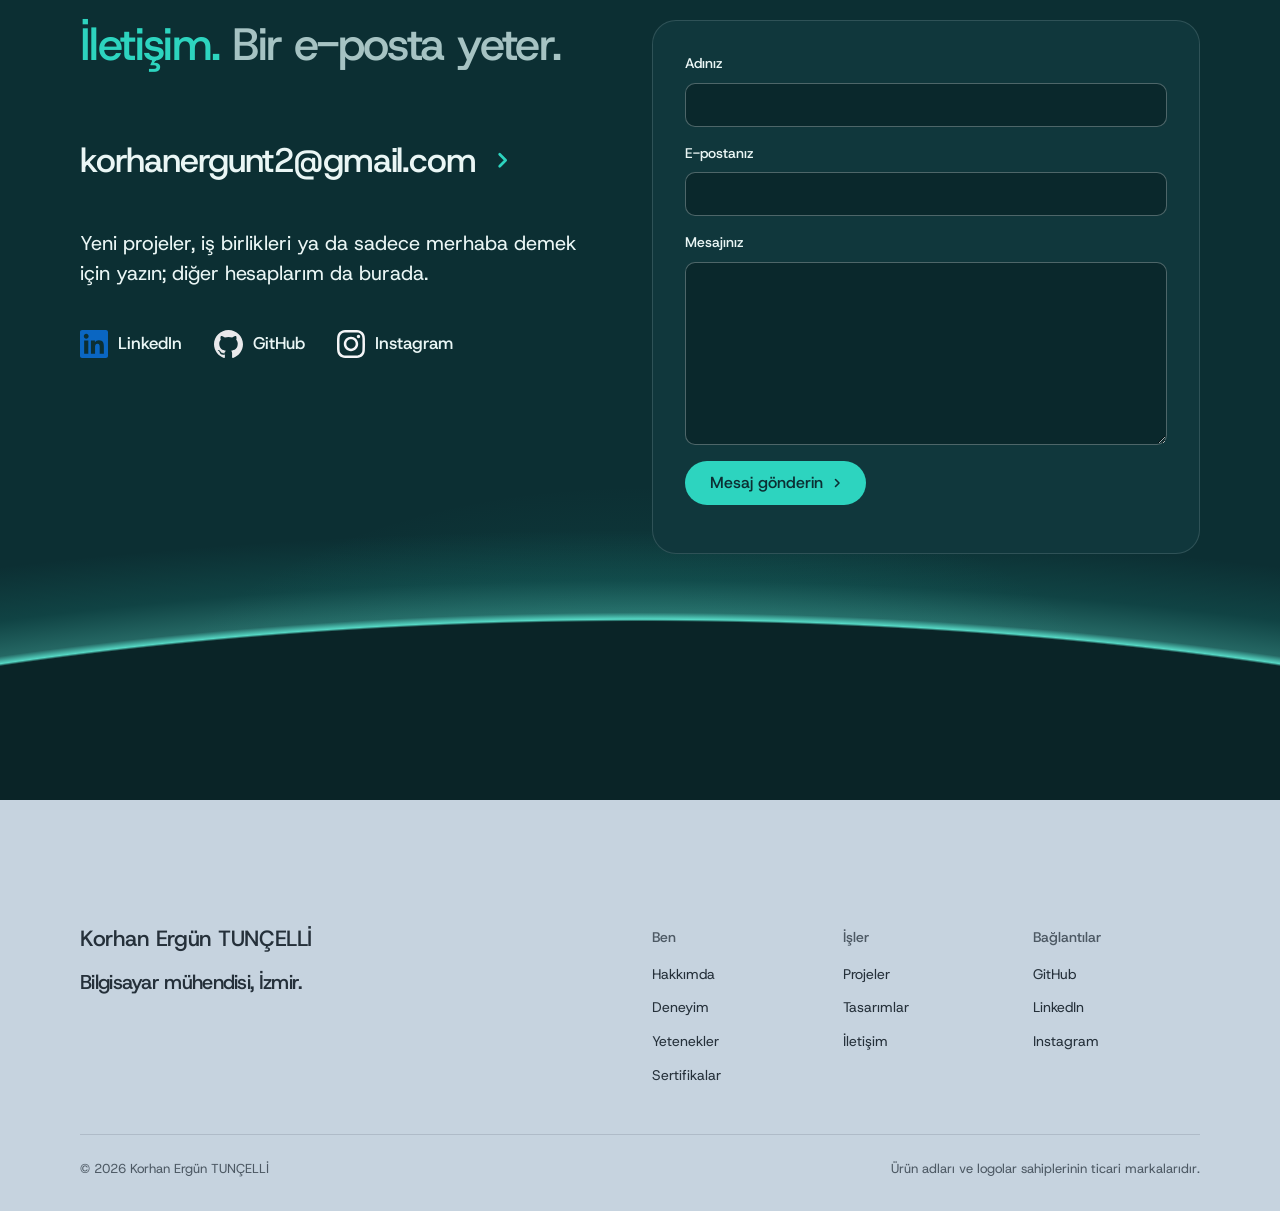
==== commit be5ca847: "Sertifikalar bölümü, belge görüntüleyici ve yukarı çık butonu eklendi - Projeler, Yetenekler, Sertif" ====
--- a/index.html
+++ b/index.html
@@ -101,6 +101,12 @@
   @media (prefers-reduced-motion: reduce) { .nav__ind { transition: opacity .2s; } }
 
   .nav__actions { gap: var(--s-2); }
+  /* eight words: the bar runs wider than the page's lines (24px from the window's sides), and keeps
+     logo, words and buttons in one row up to 1599 (the words centred in what is left) */
+  @media (min-width: 1024px) { header.nav > .nav__bar { --bw: min(100% - 2 * var(--s-5), 1440px); width: var(--bw); max-width: none; padding-inline: calc((var(--bw) - min(1280px, 100% - 2 * var(--gut))) / 2); } }
+  @media (min-width: 1440px) { header.nav.nav--centre > .nav__bar { grid-template-columns: auto minmax(0, 1fr) auto; gap: var(--s-4); } }
+  @media (min-width: 1024px) { header.nav .nav__links { justify-content: center; } }
+  @media (min-width: 1024px) and (max-width: 1179px) { header.nav .nav__link { padding-inline: 6px; font-size: 13.5px; } header.nav.nav--centre > .nav__bar { gap: var(--s-2); } }
   /* the open menu (under 1024): the glass blur on the bar would make the sheet's fixed position relative to the 64px
      pill, so the open bar is solid, and the sheet starts under the floating bar. The bar already holds the language
      switch and the theme button, so the sheet's foot keeps only the CV button. */
@@ -126,7 +132,8 @@
   .nav__theme svg { width: 18px; height: 18px; }
   .nav__theme .i-sun, html[data-theme="dark"] .nav__theme .i-moon { display: none; }
   html[data-theme="dark"] .nav__theme .i-sun { display: block; }
-  @media (max-width: 1399px) { .nav__logo .nav__name { display: none; } }
+  /* eight words and the buttons fill the page's 1280px line: the logo is the mark alone (the name is the hero's h1) */
+  .nav__logo .nav__name { display: none; }
   @media (max-width: 1023px) { header.nav > .nav__bar { --pill-pad: 12px; } .nav__theme--phone { margin-left: auto; } .nav__theme--phone + .nav__toggle { margin-left: var(--s-2); } }
   @media (max-width: 639px) { header.nav { top: 8px; height: 56px; } header.nav > .nav__bar { height: 56px; } header.nav.nav--centre > .nav__bar > .nav__actions { display: none; } }
 
@@ -314,12 +321,86 @@
   }
   @media (max-width: 340px) { .ab-code .ui-code__pre { font-size: 11.5px; } }
   /* English labels run longer ("Experience"): a hair smaller on narrow phones so none is cut */
-  @media (max-width: 400px) { html[lang="en"] .tabbar__pill { padding-inline: 3px; } html[lang="en"] .tabbar__a span { font-size: 9.5px; letter-spacing: -0.01em; } }
   /* the tab bar on the narrowest phones: icons only, their words still read out */
   @media (max-width: 359px) {
     .tabbar__a { padding-block: 8px; }
     .tabbar__a span { position: absolute; width: 1px; height: 1px; overflow: hidden; clip: rect(0 0 0 0); white-space: nowrap; }
   }
+
+  /* certificates: showcase cards one step off the ground, the certificate small in a lit tile, the whole card opens the viewer */
+  .kgrid { row-gap: var(--s-5); }
+  .kgrid--3 > .kc { grid-column: span 4; } .kgrid--4 > .kc { grid-column: span 3; }
+  .kc { position: relative; display: grid; padding: 8px; color: var(--ink); text-decoration: none; background: #ffffff; border: 1px solid color-mix(in oklab, var(--ink) 11%, transparent); border-radius: var(--r-lg); }
+  html[data-theme="dark"] .kc { background: color-mix(in oklab, var(--p-surface) 70%, #2a3438); box-shadow: inset 0 1px 0 rgb(255 255 255 / .06); border-color: rgb(255 255 255 / .09); }
+  .kc:focus-visible { outline: 2px solid var(--action); outline-offset: 3px; }
+  .kc__meta { display: flex; justify-content: space-between; gap: var(--s-3); margin: 6px 0 0; color: var(--muted); font-size: 13.5px; }
+  .cert-date { font: 600 12.5px/1.3 var(--font-mono); letter-spacing: .02em; color: var(--amber-text); white-space: nowrap; }
+  html[data-theme="dark"] .cert-date { color: var(--amber); }
+  .kc3__shot { display: grid; grid-template-rows: minmax(0, 1fr); justify-items: center; height: 150px; padding: 12px; border-radius: 14px; overflow: hidden; }
+  .kc3__shot.g-0 { background: radial-gradient(110% 100% at 50% 0%, #e8f3f2, #c3dbd8 72%); }
+  .kc3__shot.g-1 { background: radial-gradient(110% 100% at 50% 0%, #f7eddc, #e2cfae 72%); }
+  .kc3__shot:is(.at-rise, .at-corner, .at-right) { left: auto; right: auto; top: auto; max-width: none; }   /* the kit's panel placements, here only where the certificate sits in its tile */
+  .kc3__shot.at-rise { align-items: end; } .kc3__shot.at-corner { align-items: start; } .kc3__shot.at-right { align-items: center; }
+  .kc3__shot img { width: auto; height: auto; max-width: 70%; max-height: 100%; border-radius: 3px; box-shadow: 0 1px 2px rgb(0 0 0 / .14), 0 16px 28px -14px rgb(20 40 50 / .55); transition: transform .6s var(--m-ease-enter, ease); }
+  @media (hover: hover) and (pointer: fine) { .kc:hover .kc3__shot img { transform: scale(1.03); } }
+  .kc3__txt { padding: 14px 12px 10px; }
+  .kc3__txt b { display: block; font: 500 16px/1.3 var(--font-display); letter-spacing: -.01em; min-height: 2.6em; }
+  .all-link { display: inline-flex; align-items: center; gap: 8px; }
+  @media (min-width: 1024px) and (max-height: 820px) {
+    .kgrid { row-gap: 16px; } .kc3__shot { height: 132px; padding: 10px; } .kc3__txt { padding: 10px 8px 6px; } .kc3__txt b { font-size: 15px; min-height: 0; } .kc__meta { font-size: 12.5px; margin-top: 4px; }
+  }
+  @media (max-width: 1023px) { .kgrid--3 > .kc, .kgrid--4 > .kc { grid-column: span 6; } }
+  @media (max-width: 639px) {
+    .kgrid { display: grid; grid-template-columns: repeat(2, minmax(0, 1fr)); gap: 12px; }
+    .kgrid--3 > .kc, .kgrid--4 > .kc { grid-column: auto; padding: 6px; }
+    .kc3__shot { height: 104px; padding: 8px; border-radius: 10px; } .kc3__shot img { max-width: 84%; }
+    .kc3__txt { padding: 10px 6px 6px; } .kc3__txt b { font-size: 14px; min-height: 0; }
+    .kc__meta { display: grid; gap: 2px; font-size: 12px; margin-top: 4px; }
+    .section-head--row { flex-wrap: wrap; }
+  }
+
+  /* the viewer: the page dims, the certificate large on the left, its facts and the way to verify it on the right, all of them in the strip */
+  .vw { width: min(1180px, 100% - 32px); max-width: none; max-height: calc(100% - 32px); padding: 0; border: 0; border-radius: var(--r-lg); background: var(--bg); color: var(--ink); box-shadow: 0 40px 80px -30px rgb(0 0 0 / .6); overflow: visible; }
+  .vw::backdrop { background: rgb(8 12 14 / .72); }
+  .vw[open] { animation: vw-in .24s var(--m-ease-enter, ease) both; }
+  .vw[open]::backdrop { animation: vw-fade .24s ease both; }
+  @keyframes vw-in { from { opacity: 0; transform: translateY(8px) scale(.985); } }
+  @keyframes vw-fade { from { opacity: 0; } }
+  .vw__in { position: relative; display: grid; grid-template-columns: minmax(0, 1fr) 320px; grid-template-rows: minmax(0, 1fr) auto; gap: var(--s-6); padding: var(--s-7); max-height: calc(100svh - 32px); }
+  .vw__x { position: absolute; right: 16px; top: 16px; width: 44px; height: 44px; border-radius: 50%; border: 1px solid var(--line-strong); background: var(--bg); color: var(--ink); display: grid; place-items: center; cursor: pointer; z-index: 2; }
+  .vw__stage { display: grid; place-items: center; min-height: 0; }
+  .vw__img { display: block; max-width: 100%; max-height: min(62svh, 560px); width: auto; height: auto; border-radius: 6px; box-shadow: 0 30px 60px -30px rgb(0 0 0 / .55), 0 0 0 1px rgb(0 0 0 / .06); background: #fff; }
+  .vw__side { display: flex; flex-direction: column; gap: var(--s-3); padding-top: var(--s-7); }
+  .vw__n { margin: 0; font: 600 13px/1 var(--font-mono); color: var(--muted); }
+  .vw__t { margin: 0; font: var(--display-weight) 28px/1.15 var(--font-display); letter-spacing: -.02em; }
+  .vw__o, .vw__x2 { margin: 0; color: var(--muted); } .vw__d { margin: 0; }
+  .vw__acts { display: grid; gap: var(--s-4); justify-items: start; margin-top: var(--s-5); }
+  .vw__acts [hidden] { display: none; }
+  .vw__nav { display: flex; gap: var(--s-2); margin-top: auto; }
+  .vw__btn { width: 44px; height: 44px; border-radius: 50%; border: 1px solid var(--line-strong); background: transparent; color: var(--ink); display: grid; place-items: center; cursor: pointer; }
+  .vw__strip { grid-column: 1 / -1; list-style: none; margin: 0; padding: 0 0 4px; display: flex; gap: 12px; overflow-x: auto; scrollbar-width: thin; }
+  .vw__th { all: unset; box-sizing: border-box; display: grid; place-items: center; width: 92px; height: 66px; flex: none; cursor: pointer; border-radius: 6px; background: color-mix(in oklab, var(--ink) 6%, transparent); opacity: .6; transition: opacity .15s; }
+  .vw__th img { max-width: 84px; max-height: 58px; border-radius: 2px; }
+  .vw__th:hover, .vw__th[aria-current="true"] { opacity: 1; } .vw__th[aria-current="true"] { box-shadow: 0 0 0 2px var(--accent); }
+  .vw__th:focus-visible { outline: 2px solid var(--action); outline-offset: 2px; }
+  @media (prefers-reduced-motion: reduce) { .vw[open], .vw[open]::backdrop { animation: none; } }
+  @media (max-width: 1023px) { .vw__in { grid-template-columns: minmax(0, 1fr); padding: var(--s-6) var(--s-5); overflow-y: auto; } .vw__side { padding-top: 0; } .vw__img { max-height: 46svh; } }
+  @media (max-width: 639px) { .vw__t { font-size: 22px; } .vw__in { padding-top: 72px; } }
+
+  /* back to the top: one glass disc, shown once the hero has gone. On a desktop it sits in the window's right margin,
+     out of the way of every line; on a phone and a tablet just above the tab bar, on the right */
+  .totop { position: fixed; z-index: 39; right: 18px; bottom: 24px; display: grid; place-items: center; width: 44px; height: 44px; border-radius: 50%; color: var(--ink);
+    background: var(--glass); border: 1px solid var(--glass-line); -webkit-backdrop-filter: blur(22px) saturate(1.8); backdrop-filter: blur(22px) saturate(1.8); box-shadow: var(--glass-shadow), inset 0 1px 0 var(--glass-hi);
+    transition: opacity .2s ease, transform .2s var(--ease, ease), visibility 0s; }
+  .totop.is-away { opacity: 0; transform: translateY(8px); visibility: hidden; pointer-events: none; transition: opacity .2s ease, transform .2s var(--ease, ease), visibility 0s .2s; }
+  @media (hover: hover) and (pointer: fine) { .totop:hover { color: var(--accent); } }
+  @media (max-width: 1023px) { .totop { right: 12px; bottom: calc(var(--bar) + 10px); } }
+  @media (max-width: 1023px) and (max-height: 560px) and (orientation: landscape) { .totop { right: 2px; bottom: 12px; } .tabbar { display: none; } }
+  /* the tab bar, per the phone rules (system.md): every word a 44px target or more, a ring you can see on the focused word,
+     and out of the way while the phone's keyboard is up for the form (a bar riding on the keyboard covers the field being typed in) */
+  .tabbar__a:focus-visible { outline: 2px solid var(--action); outline-offset: -4px; }
+  @media (max-width: 1023px) { html.is-typing .tabbar, html.is-typing .totop { visibility: hidden; } }
+  @media (max-width: 400px) { html[lang="en"] .tabbar__pill { padding-inline: 3px; } html[lang="en"] .tabbar__a span { font-size: 9.5px; letter-spacing: -0.01em; } }
 
   /* experience: the company first, the date as a chip, a rail under three panels */
   #deneyim .panel { --p-h: 220px; height: var(--p-h); overflow: hidden; }
@@ -409,8 +490,9 @@
       <div class="nav__item"><a class="nav__link" href="#anasayfa">Ana sayfa</a></div>
       <div class="nav__item"><a class="nav__link" href="#hakkimda">Hakkımda</a></div>
       <div class="nav__item"><a class="nav__link" href="#deneyim">Deneyim</a></div>
+      <div class="nav__item"><a class="nav__link" href="#projeler">Projeler</a></div>
       <div class="nav__item"><a class="nav__link" href="#yetenek">Yetenekler</a></div>
-      <div class="nav__item"><a class="nav__link" href="#projeler">Projeler</a></div>
+      <div class="nav__item"><a class="nav__link" href="#sertifika">Sertifikalar</a></div>
       <div class="nav__item"><a class="nav__link" href="#tasarim">Tasarımlar</a></div>
       <div class="nav__item"><a class="nav__link" href="#iletisim">İletişim</a></div>
     </nav>
@@ -555,16 +637,7 @@
     </div>
   </section>
 
-  <section class="section ground-surface" id="yetenek" style="--hm: 2" data-moment="iris-opens" data-moment-opts='{"from": "base"}' aria-labelledby="yetenek-h">
-    <div class="wrap">
-      <div class="section-head"><h2 id="yetenek-h">Yeteneklerim. <span class="muted">Dört grupta 15 teknoloji.</span></h2></div>
-      <div class="frame skills-map">
-        <div class="dg" data-diagram><script type="application/json">{"layout":"hub","alt":"Yetenekler dört grupta: backend (C#, ASP.NET, SQL), arayüz (React, JavaScript, TypeScript, HTML ve CSS), diğer diller (Python, C ve C++, Node.js, Bootstrap) ve araçlar (Git, GitHub, Figma).","center":{"label":"Korhan","icon":"text:KE"},"spokes":[{"label":"Backend","icon":"ui:server","children":[{"label":"C#","icon":"c-sharp"},{"label":"ASP.NET","icon":"dotnet"},{"label":"SQL","icon":"sql"}]},{"label":"Arayüz","icon":"ui:layout-template","children":[{"label":"React","icon":"react"},{"label":"JavaScript","icon":"javascript"},{"label":"TypeScript","icon":"logos:typescript-icon"},{"label":"HTML ve CSS","icon":"logos:html-5"}]},{"label":"Diller","icon":"ui:code","children":[{"label":"Python","icon":"python"},{"label":"C ve C++","icon":"logos:c-plusplus"},{"label":"Node.js","icon":"logos:nodejs-icon"},{"label":"Bootstrap","icon":"logos:bootstrap"}]},{"label":"Araçlar","icon":"ui:wrench","children":[{"label":"Git","icon":"logos:git-icon"},{"label":"GitHub","icon":"logos:github-icon"},{"label":"Figma","icon":"figma"}]}]}</script></div>
-      </div>
-    </div>
-  </section>
-
-  <section class="section ground-surface" id="projeler" style="--hm: 2" aria-labelledby="projeler-h"><div class="wrap"><div class="section-head section-head--row"><div><h2 id="projeler-h">Projelerim. <span class="muted">GitHub depoları ve TÜBİTAK destekli bir model.</span></h2></div><a class="link" href="https://github.com/korhnergun" target="_blank" rel="noopener">GitHub profilimi görün</a></div><div class="grid grid--top v4" data-peek><ul class="rows span-5"><li data-peek-to="ai" tabindex="0"><span class="rows__n">01</span><span class="rows__name">Maç sonucu tahmin eden model<small>Python · scikit-learn · TÜBİTAK</small></span><a class="rows__value link" href="https://github.com/korhnergun" target="_blank" rel="noopener" aria-label="AI Match Predictor GitHub'da">GitHub</a></li><li data-peek-to="web" tabindex="0"><span class="rows__n">02</span><span class="rows__name">Kişisel web sitesi, ASP.NET ile<small>C# · ASP.NET · EF · Bootstrap</small></span><a class="rows__value link" href="https://github.com/korhnergun/PersonalWebSite" target="_blank" rel="noopener" aria-label="PersonalWebSite GitHub'da">GitHub</a></li><li data-peek-to="cs" tabindex="0"><span class="rows__n">03</span><span class="rows__name">C# eğitim kampı çalışmaları<small>C# · .NET Framework</small></span><a class="rows__value link" href="https://github.com/korhnergun/CSharpEgitimKampi" target="_blank" rel="noopener" aria-label="CSharpEgitimKampi GitHub'da">GitHub</a></li><li data-peek-to="ibb" tabindex="0"><span class="rows__n">04</span><span class="rows__name">İBB Ecodation frontend çalışması<small>HTML · CSS · JavaScript</small></span><a class="rows__value link" href="https://github.com/korhnergun/ibb_ecodation_frontend" target="_blank" rel="noopener" aria-label="ibb_ecodation_frontend GitHub'da">GitHub</a></li></ul><div class="frame frame--split span-6 start-7 v4__frame" role="img" aria-label="Seçili projenin çalışan görünümü"><div class="stage stage--fade-br" aria-hidden="true" data-peek-for="ai"><div class="at-rise fit" style="--fit-max:440px;--ax:max(20px, 50% - 220px);--ay:48px;--ay-sm:16px" data-ui-loop><div class="ui ui-panel ui-term" data-ui="terminal-run">
+  <section class="section" id="projeler" style="--hm: 2" aria-labelledby="projeler-h"><div class="wrap"><div class="section-head section-head--row"><div><h2 id="projeler-h">Projelerim. <span class="muted">GitHub depoları ve TÜBİTAK destekli bir model.</span></h2></div><a class="link" href="https://github.com/korhnergun" target="_blank" rel="noopener">GitHub profilimi görün</a></div><div class="grid grid--top v4" data-peek><ul class="rows span-5"><li data-peek-to="ai" tabindex="0"><span class="rows__n">01</span><span class="rows__name">Maç sonucu tahmin eden model<small>Python · scikit-learn · TÜBİTAK</small></span><a class="rows__value link" href="https://github.com/korhnergun" target="_blank" rel="noopener" aria-label="AI Match Predictor GitHub'da">GitHub</a></li><li data-peek-to="web" tabindex="0"><span class="rows__n">02</span><span class="rows__name">Kişisel web sitesi, ASP.NET ile<small>C# · ASP.NET · EF · Bootstrap</small></span><a class="rows__value link" href="https://github.com/korhnergun/PersonalWebSite" target="_blank" rel="noopener" aria-label="PersonalWebSite GitHub'da">GitHub</a></li><li data-peek-to="cs" tabindex="0"><span class="rows__n">03</span><span class="rows__name">C# eğitim kampı çalışmaları<small>C# · .NET Framework</small></span><a class="rows__value link" href="https://github.com/korhnergun/CSharpEgitimKampi" target="_blank" rel="noopener" aria-label="CSharpEgitimKampi GitHub'da">GitHub</a></li><li data-peek-to="ibb" tabindex="0"><span class="rows__n">04</span><span class="rows__name">İBB Ecodation frontend çalışması<small>HTML · CSS · JavaScript</small></span><a class="rows__value link" href="https://github.com/korhnergun/ibb_ecodation_frontend" target="_blank" rel="noopener" aria-label="ibb_ecodation_frontend GitHub'da">GitHub</a></li></ul><div class="frame frame--split span-6 start-7 v4__frame" role="img" aria-label="Seçili projenin çalışan görünümü"><div class="stage stage--fade-br" aria-hidden="true" data-peek-for="ai"><div class="at-rise fit" style="--fit-max:440px;--ax:max(20px, 50% - 220px);--ay:48px;--ay-sm:16px" data-ui-loop><div class="ui ui-panel ui-term" data-ui="terminal-run">
               <div class="ui-term__head"><span class="ui-dots"><i></i><i></i><i></i></span><span class="ui-term__title">ai-match-predictor</span><span class="ui-meta">zsh</span><span class="ui-spacer"></span></div>
               <div class="ui-term__screen" data-term-screen>
                 <div class="ui-term__track" data-term-track>
@@ -610,6 +683,47 @@
               </ul>
             </div></div></div></div></div></div></section>
 
+  <section class="section ground-surface" id="yetenek" style="--hm: 2" data-moment="iris-opens" data-moment-opts='{"from": "base"}' aria-labelledby="yetenek-h">
+    <div class="wrap">
+      <div class="section-head"><h2 id="yetenek-h">Yeteneklerim. <span class="muted">Dört grupta 15 teknoloji.</span></h2></div>
+      <div class="frame skills-map">
+        <div class="dg" data-diagram><script type="application/json">{"layout":"hub","alt":"Yetenekler dört grupta: backend (C#, ASP.NET, SQL), arayüz (React, JavaScript, TypeScript, HTML ve CSS), diğer diller (Python, C ve C++, Node.js, Bootstrap) ve araçlar (Git, GitHub, Figma).","center":{"label":"Korhan","icon":"text:KE"},"spokes":[{"label":"Backend","icon":"ui:server","children":[{"label":"C#","icon":"c-sharp"},{"label":"ASP.NET","icon":"dotnet"},{"label":"SQL","icon":"sql"}]},{"label":"Arayüz","icon":"ui:layout-template","children":[{"label":"React","icon":"react"},{"label":"JavaScript","icon":"javascript"},{"label":"TypeScript","icon":"logos:typescript-icon"},{"label":"HTML ve CSS","icon":"logos:html-5"}]},{"label":"Diller","icon":"ui:code","children":[{"label":"Python","icon":"python"},{"label":"C ve C++","icon":"logos:c-plusplus"},{"label":"Node.js","icon":"logos:nodejs-icon"},{"label":"Bootstrap","icon":"logos:bootstrap"}]},{"label":"Araçlar","icon":"ui:wrench","children":[{"label":"Git","icon":"logos:git-icon"},{"label":"GitHub","icon":"logos:github-icon"},{"label":"Figma","icon":"figma"}]}]}</script></div>
+      </div>
+    </div>
+  </section>
+
+  <section class="section ground-surface" id="sertifika" aria-labelledby="sertifika-h">
+    <div class="wrap">
+      <div class="section-head section-head--row"><div><h2 id="sertifika-h">Sertifikalarım. <span class="muted">Altı belge.</span></h2></div><a class="link all-link" href="#sertifika-goruntuleyici" data-doc="0" aria-haspopup="dialog">Tümünü görüntüleyin (6)<svg class="m-arrow" viewBox="0 0 12 12" aria-hidden="true"><path class="m-arrow__stem" d="M1 6h8"/><path class="m-arrow__head" d="M4.5 2.5 8 6l-3.5 3.5"/></svg></a></div>
+      <div class="grid kgrid kgrid--3">
+        <a class="card kc kc3" href="assets/sertifikalar/prompt.pdf" data-doc="0" data-img="assets/sertifikalar/prompt.jpg" data-date="21 Kasım 2026" data-x="Geleceği Yazanlar sınavı · Turkcell Akademi" data-v="" aria-haspopup="dialog">
+          <span class="kc3__shot g-0 at-rise"><img src="assets/sertifikalar/prompt-k.jpg" alt="Prompt Mühendisliği başarı belgesi" width="640" height="453" loading="lazy"></span>
+          <span class="kc3__txt"><b>Prompt Mühendisliği</b><span class="kc__meta"><span>Turkcell Geleceği Yazanlar</span><span class="cert-date">Kasım 2026</span></span></span>
+        </a>
+        <a class="card kc kc3" href="assets/sertifikalar/python201.pdf" data-doc="1" data-img="assets/sertifikalar/python201.jpg" data-date="21 Kasım 2026" data-x="Geleceği Yazanlar sınavı · Turkcell Akademi" data-v="" aria-haspopup="dialog">
+          <span class="kc3__shot g-1 at-corner"><img src="assets/sertifikalar/python201-k.jpg" alt="Python Programlama 201 başarı belgesi" width="640" height="453" loading="lazy"></span>
+          <span class="kc3__txt"><b>Python Programlama 201</b><span class="kc__meta"><span>Turkcell Geleceği Yazanlar</span><span class="cert-date">Kasım 2026</span></span></span>
+        </a>
+        <a class="card kc kc3" href="assets/sertifikalar/python101.pdf" data-doc="2" data-img="assets/sertifikalar/python101.jpg" data-date="21 Kasım 2026" data-x="Geleceği Yazanlar sınavı · Turkcell Akademi" data-v="" aria-haspopup="dialog">
+          <span class="kc3__shot g-0 at-right"><img src="assets/sertifikalar/python101-k.jpg" alt="Python Programlama 101 başarı belgesi" width="640" height="453" loading="lazy"></span>
+          <span class="kc3__txt"><b>Python Programlama 101</b><span class="kc__meta"><span>Turkcell Geleceği Yazanlar</span><span class="cert-date">Kasım 2026</span></span></span>
+        </a>
+        <a class="card kc kc3" href="assets/sertifikalar/mvc5.pdf" data-doc="3" data-img="assets/sertifikalar/mvc5.jpg" data-date="3 Temmuz 2025" data-x="Eğitmen: Murat Yücedağ · 7,5 saat" data-v="https://ude.my/UC-f3cef625-67f6-4621-9156-5460bfeff0fb" aria-haspopup="dialog">
+          <span class="kc3__shot g-1 at-rise"><img src="assets/sertifikalar/mvc5-k.jpg" alt="Mvc5 ile Sıfırdan Admin Panelli Dinamik CV Sitesi bitirme sertifikası" width="640" height="476" loading="lazy"></span>
+          <span class="kc3__txt"><b>Mvc5 ile Sıfırdan Admin Panelli Dinamik CV Sitesi</b><span class="kc__meta"><span>Udemy</span><span class="cert-date">Temmuz 2025</span></span></span>
+        </a>
+        <a class="card kc kc3" href="assets/sertifikalar/efset.pdf" data-doc="4" data-img="assets/sertifikalar/efset.jpg" data-date="22 Şubat 2025" data-x="56/100 puan · B2 Upper Intermediate (okuma ve dinleme)" data-v="https://cert.efset.org/hpbfGy" aria-haspopup="dialog">
+          <span class="kc3__shot g-0 at-corner"><img src="assets/sertifikalar/efset-k.jpg" alt="EF SET English Certificate, B2 Upper Intermediate" width="420" height="594" loading="lazy"></span>
+          <span class="kc3__txt"><b>English Certificate</b><span class="kc__meta"><span>EF SET</span><span class="cert-date">Şubat 2025</span></span></span>
+        </a>
+        <a class="card kc kc3" href="assets/sertifikalar/git.pdf" data-doc="5" data-img="assets/sertifikalar/git.jpg" data-date="17 Temmuz 2024" data-x="Eğitmen: Emre Altunbilek · 5,5 saat" data-v="https://ude.my/UC-b3cb3476-cf91-47e9-9a10-c10ab635f075" aria-haspopup="dialog">
+          <span class="kc3__shot g-1 at-right"><img src="assets/sertifikalar/git-k.jpg" alt="Sourcetree ile Git ve GitHub Kullanımı bitirme sertifikası" width="640" height="476" loading="lazy"></span>
+          <span class="kc3__txt"><b>Sourcetree ile Git ve GitHub Kullanımı</b><span class="kc__meta"><span>Udemy</span><span class="cert-date">Temmuz 2024</span></span></span>
+        </a>
+      </div>
+    </div>
+  </section>
+
   <section class="section" id="tasarim" aria-labelledby="tasarim-h">
     <div class="wrap">
       <div class="section-head"><h2 id="tasarim-h">Tasarımlarım. <span class="muted">Procreate portreleri ve Twitch yayın paketleri.</span></h2></div>
@@ -666,7 +780,7 @@
           <a class="nav__logo" href="#top">Korhan Ergün TUNÇELLİ</a>
           <p class="footer__lede">Bilgisayar mühendisi, İzmir.</p>
         </div>
-        <div class="span-2 start-7 footer__col"><h3>Ben</h3><ul><li><a href="#hakkimda">Hakkımda</a></li><li><a href="#deneyim">Deneyim</a></li><li><a href="#yetenek">Yetenekler</a></li></ul></div>
+        <div class="span-2 start-7 footer__col"><h3>Ben</h3><ul><li><a href="#hakkimda">Hakkımda</a></li><li><a href="#deneyim">Deneyim</a></li><li><a href="#yetenek">Yetenekler</a></li><li><a href="#sertifika">Sertifikalar</a></li></ul></div>
         <div class="span-2 footer__col"><h3>İşler</h3><ul><li><a href="#projeler">Projeler</a></li><li><a href="#tasarim">Tasarımlar</a></li><li><a href="#iletisim">İletişim</a></li></ul></div>
         <div class="span-2 footer__col"><h3>Bağlantılar</h3><ul><li><a href="https://github.com/korhnergun" target="_blank" rel="noopener">GitHub</a></li><li><a href="https://www.linkedin.com/in/korhnergun/" target="_blank" rel="noopener">LinkedIn</a></li><li><a href="https://www.instagram.com/korhnergun" target="_blank" rel="noopener">Instagram</a></li></ul></div>
       </div>
@@ -678,13 +792,30 @@
   </div>
 </footer>
 
+<dialog class="vw" id="sertifika-goruntuleyici" aria-labelledby="vw-t">
+  <div class="vw__in">
+    <button class="vw__x" type="button" aria-label="Kapatın"><svg viewBox="0 0 16 16" width="16" height="16" aria-hidden="true"><path d="M3 3l10 10M13 3 3 13" stroke="currentColor" stroke-width="1.6" stroke-linecap="round"/></svg></button>
+    <div class="vw__stage"><img class="vw__img" alt=""></div>
+    <div class="vw__side">
+      <p class="vw__n" aria-live="polite"></p>
+      <h3 id="vw-t" class="vw__t"></h3>
+      <p class="vw__o"></p>
+      <p class="vw__d cert-date"></p>
+      <p class="vw__x2"></p>
+      <div class="vw__acts"><a class="btn btn--primary vw__verify" href="#sertifika" target="_blank" rel="noopener">Sertifikayı doğrulayın<svg class="m-arrow" viewBox="0 0 12 12" aria-hidden="true"><path class="m-arrow__stem" d="M1 6h8"/><path class="m-arrow__head" d="M4.5 2.5 8 6l-3.5 3.5"/></svg></a><a class="link vw__pdf" href="#sertifika" download>PDF'i indirin</a></div>
+      <div class="vw__nav"><button class="vw__btn" type="button" data-step="-1" aria-label="Önceki sertifika"><svg viewBox="0 0 16 16" width="16" height="16" aria-hidden="true"><path d="M10 3 5 8l5 5" fill="none" stroke="currentColor" stroke-width="1.6" stroke-linecap="round" stroke-linejoin="round"/></svg></button><button class="vw__btn" type="button" data-step="1" aria-label="Sonraki sertifika"><svg viewBox="0 0 16 16" width="16" height="16" aria-hidden="true"><path d="m6 3 5 5-5 5" fill="none" stroke="currentColor" stroke-width="1.6" stroke-linecap="round" stroke-linejoin="round"/></svg></button></div>
+    </div>
+    <ol class="vw__strip"></ol>
+  </div>
+</dialog>
+<a class="totop" href="#top" aria-label="Sayfanın başına dönün"><svg viewBox="0 0 24 24" width="20" height="20" aria-hidden="true" fill="none" stroke="currentColor" stroke-width="1.9" stroke-linecap="round" stroke-linejoin="round"><path d="M12 19V5M5.5 11.5 12 5l6.5 6.5"/></svg></a>
 <nav class="tabbar" aria-label="Bölümler"><div class="tabbar__pill">
   <span class="tabbar__ind" aria-hidden="true"></span>
-  <a class="tabbar__a" href="#anasayfa"><svg viewBox="0 0 24 24" aria-hidden="true" fill="none" stroke="currentColor" stroke-width="1.9" stroke-linecap="round" stroke-linejoin="round"><path d="M3 10.5 12 3l9 7.5V20a1 1 0 0 1-1 1h-5v-6h-6v6H4a1 1 0 0 1-1-1z"/></svg><span>Giriş</span></a>
-  <a class="tabbar__a" href="#hakkimda"><svg viewBox="0 0 24 24" aria-hidden="true" fill="none" stroke="currentColor" stroke-width="1.9" stroke-linecap="round" stroke-linejoin="round"><circle cx="12" cy="8" r="5"/><path d="M20 21a8 8 0 0 0-16 0"/></svg><span>Hakkımda</span></a>
+    <a class="tabbar__a" href="#hakkimda"><svg viewBox="0 0 24 24" aria-hidden="true" fill="none" stroke="currentColor" stroke-width="1.9" stroke-linecap="round" stroke-linejoin="round"><circle cx="12" cy="8" r="5"/><path d="M20 21a8 8 0 0 0-16 0"/></svg><span>Hakkımda</span></a>
   <a class="tabbar__a" href="#deneyim"><svg viewBox="0 0 24 24" aria-hidden="true" fill="none" stroke="currentColor" stroke-width="1.9" stroke-linecap="round" stroke-linejoin="round"><path d="M16 20V4a2 2 0 0 0-2-2h-4a2 2 0 0 0-2 2v16"/><rect width="20" height="14" x="2" y="6" rx="2"/></svg><span>Deneyim</span></a>
+  <a class="tabbar__a" href="#projeler"><svg viewBox="0 0 24 24" aria-hidden="true" fill="none" stroke="currentColor" stroke-width="1.9" stroke-linecap="round" stroke-linejoin="round"><path d="M18 19a5 5 0 0 1-5-5v8"/><path d="M9 20H4a2 2 0 0 1-2-2V5a2 2 0 0 1 2-2h3.9a2 2 0 0 1 1.69.9l.81 1.2a2 2 0 0 0 1.67.9H20a2 2 0 0 1 2 2v5"/><circle cx="13" cy="12" r="2"/><circle cx="20" cy="19" r="2"/></svg><span>Proje</span></a>
   <a class="tabbar__a" href="#yetenek"><svg viewBox="0 0 24 24" aria-hidden="true" fill="none" stroke="currentColor" stroke-width="1.9" stroke-linecap="round" stroke-linejoin="round"><path d="M12 20v2m0-20v2m5 16v2m0-20v2M2 12h2m-2 5h2M2 7h2m16 5h2m-2 5h2M20 7h2M7 20v2M7 2v2"/><rect width="16" height="16" x="4" y="4" rx="2"/><rect width="8" height="8" x="8" y="8" rx="1"/></svg><span>Yetenek</span></a>
-  <a class="tabbar__a" href="#projeler"><svg viewBox="0 0 24 24" aria-hidden="true" fill="none" stroke="currentColor" stroke-width="1.9" stroke-linecap="round" stroke-linejoin="round"><path d="M18 19a5 5 0 0 1-5-5v8"/><path d="M9 20H4a2 2 0 0 1-2-2V5a2 2 0 0 1 2-2h3.9a2 2 0 0 1 1.69.9l.81 1.2a2 2 0 0 0 1.67.9H20a2 2 0 0 1 2 2v5"/><circle cx="13" cy="12" r="2"/><circle cx="20" cy="19" r="2"/></svg><span>Proje</span></a>
+  <a class="tabbar__a" href="#sertifika"><svg viewBox="0 0 24 24" aria-hidden="true" fill="none" stroke="currentColor" stroke-width="1.9" stroke-linecap="round" stroke-linejoin="round"><path d="m15.477 12.89 1.515 8.526a.5.5 0 0 1-.81.47l-3.58-2.687a1 1 0 0 0-1.197 0l-3.586 2.686a.5.5 0 0 1-.81-.469l1.514-8.526"/><circle cx="12" cy="8" r="6"/></svg><span>Sertifika</span></a>
   <a class="tabbar__a" href="#tasarim"><svg viewBox="0 0 24 24" aria-hidden="true" fill="none" stroke="currentColor" stroke-width="1.9" stroke-linecap="round" stroke-linejoin="round"><path d="M12 22a1 1 0 0 1 0-20a10 9 0 0 1 10 9a5 5 0 0 1-5 5h-2.25a1.75 1.75 0 0 0-1.4 2.8l.3.4a1.75 1.75 0 0 1-1.4 2.8z"/><circle cx="13.5" cy="6.5" r=".5" fill="currentColor"/><circle cx="17.5" cy="10.5" r=".5" fill="currentColor"/><circle cx="6.5" cy="12.5" r=".5" fill="currentColor"/><circle cx="8.5" cy="7.5" r=".5" fill="currentColor"/></svg><span>Tasarım</span></a>
   <a class="tabbar__a" href="#iletisim"><svg viewBox="0 0 24 24" aria-hidden="true" fill="none" stroke="currentColor" stroke-width="1.9" stroke-linecap="round" stroke-linejoin="round"><path d="m22 7l-8.991 5.727a2 2 0 0 1-2.009 0L2 7"/><rect width="20" height="16" x="2" y="4" rx="2"/></svg><span>İletişim</span></a>
 </div></nav>
@@ -723,7 +854,7 @@
   (function () {
     var still = matchMedia('(prefers-reduced-motion: reduce)'), current = null;
     document.addEventListener('click', function (e) {
-      var a = e.target.closest && e.target.closest('header.nav a[href^="#"], .tabbar a[href^="#"], footer a[href^="#"]');
+      var a = e.target.closest && e.target.closest('header.nav a[href^="#"], .tabbar a[href^="#"], footer a[href^="#"], a.totop');
       if (!a || e.defaultPrevented || e.button !== 0 || e.metaKey || e.ctrlKey || e.shiftKey) return;
       var id = a.getAttribute('href').slice(1), el = id && document.getElementById(id);
       if (!el || !document.startViewTransition || still.matches) return;   /* the browser's own jump */
@@ -770,7 +901,7 @@
     }
     var here = null;
     function show(id) { if (id === 'contact') id = 'iletisim';   /* the closing CV band belongs to the contact word */
-      if (!id) return; here = id; bars.forEach(function (b) { var a = b.links[id]; if (a && a !== b.cur) place(b, a); }); }
+      if (!id) return; here = id; bars.forEach(function (b) { var a = b.links[id] || null; if (a !== b.cur) place(b, a); }); }   /* a bar with no word for this section (the hero, in the tab bar) shows no pill */
     var io = new IntersectionObserver(function (es) {
       es.forEach(function (e) { if (e.isIntersecting) show(e.target.id); });
     }, { rootMargin: '-48% 0px -50% 0px' });
@@ -783,6 +914,69 @@
     /* a tap on a word moves its pill at once, before the page has scrolled there */
     bars.forEach(function (b) { Object.keys(b.links).forEach(function (id) { b.links[id].addEventListener('click', function () { show(id); }); }); });
     addEventListener('resize', function () { var id = here; bars.forEach(function (b) { b.w0 = 0; b.cur = null; }); here = null; show(id || 'anasayfa'); });
+  })();
+</script>
+<script>
+  /* the certificates viewer: a card's certificate grows from where it lay to the viewer's place (transform and opacity only);
+     prev and next, the arrow keys and the strip move through all of them; Esc, the cross or a click outside close it */
+  (function () {
+    var dlg = document.getElementById('sertifika-goruntuleyici'); if (!dlg || !dlg.showModal) return;
+    var cards = [].slice.call(document.querySelectorAll('#sertifika .kc[data-doc]'));
+    var img = dlg.querySelector('.vw__img'), strip = dlg.querySelector('.vw__strip'), cur = 0, from = null;
+    var still = matchMedia('(prefers-reduced-motion: reduce)');
+    cards.forEach(function (c, i) {
+      var li = document.createElement('li'), b = document.createElement('button'), t = c.querySelector('img').cloneNode();
+      b.type = 'button'; b.className = 'vw__th'; b.setAttribute('aria-label', c.querySelector('b').textContent); t.alt = ''; t.removeAttribute('loading');
+      b.appendChild(t); li.appendChild(b); strip.appendChild(li);
+      b.addEventListener('click', function () { fill(i); });
+    });
+    var ths = [].slice.call(strip.querySelectorAll('.vw__th'));
+    function fill(n) {
+      cur = (n + cards.length) % cards.length;
+      var c = cards[cur];
+      img.src = c.dataset.img; img.alt = c.querySelector('img').alt;
+      dlg.querySelector('.vw__n').textContent = (cur + 1) + ' / ' + cards.length;
+      dlg.querySelector('.vw__t').textContent = c.querySelector('b').textContent;
+      dlg.querySelector('.vw__o').textContent = c.querySelector('.kc__meta span').textContent;
+      dlg.querySelector('.vw__d').textContent = c.dataset.date;
+      dlg.querySelector('.vw__x2').textContent = c.dataset.x;
+      var v = dlg.querySelector('.vw__verify'); v.hidden = !c.dataset.v; if (c.dataset.v) v.href = c.dataset.v;
+      dlg.querySelector('.vw__pdf').href = c.getAttribute('href');
+      ths.forEach(function (b, i) { b.setAttribute('aria-current', i === cur ? 'true' : 'false'); });
+      ths[cur].scrollIntoView({ block: 'nearest', inline: 'nearest' });
+    }
+    function fly(src) {
+      if (!src || still.matches || !img.animate) return;
+      var a = src.getBoundingClientRect(), b = img.getBoundingClientRect();
+      if (!a.width || !b.width) return;
+      img.animate([{ transform: 'translate(' + (a.left - b.left) + 'px,' + (a.top - b.top) + 'px) scale(' + (a.width / b.width) + ')', transformOrigin: '0 0' },
+                   { transform: 'none', transformOrigin: '0 0' }], { duration: 420, easing: 'cubic-bezier(.22,1,.36,1)' });
+    }
+    function open(n, src) {
+      from = src; fill(n); dlg.showModal();
+      var go = function () { fly(src && src.querySelector('img')); };
+      if (img.complete) go(); else img.addEventListener('load', go, { once: true });
+    }
+    document.querySelectorAll('#sertifika [data-doc]').forEach(function (a) {
+      a.addEventListener('click', function (e) { if (e.metaKey || e.ctrlKey || e.shiftKey) return; e.preventDefault(); open(+a.dataset.doc, a.classList.contains('kc') ? a : null); });
+    });
+    dlg.querySelector('.vw__x').addEventListener('click', function () { dlg.close(); });
+    dlg.addEventListener('click', function (e) { if (e.target === dlg) dlg.close(); });
+    dlg.addEventListener('close', function () { if (from) from.focus(); });
+    dlg.querySelectorAll('[data-step]').forEach(function (b) { b.addEventListener('click', function () { fill(cur + +b.dataset.step); }); });
+    dlg.addEventListener('keydown', function (e) { if (e.key === 'ArrowRight') fill(cur + 1); if (e.key === 'ArrowLeft') fill(cur - 1); });
+  })();
+  /* the phone's keyboard: while a field is being typed in, the tab bar and the back-to-top disc step aside */
+  (function () {
+    var root = document.documentElement, coarse = matchMedia('(pointer: coarse)');
+    document.addEventListener('focusin', function (e) { if (coarse.matches && e.target.matches('input, textarea, select')) root.classList.add('is-typing'); });
+    document.addEventListener('focusout', function () { root.classList.remove('is-typing'); });
+  })();
+  /* back to the top: the disc steps away while the hero is on screen */
+  (function () {
+    var b = document.querySelector('.totop'), hero = document.getElementById('anasayfa');
+    if (!b || !hero || !('IntersectionObserver' in window)) return;
+    new IntersectionObserver(function (es) { es.forEach(function (e) { b.classList.toggle('is-away', e.isIntersecting); b.toggleAttribute('inert', e.isIntersecting); }); }, { rootMargin: '0px 0px -40% 0px' }).observe(hero);
   })();
 </script>
 <script>
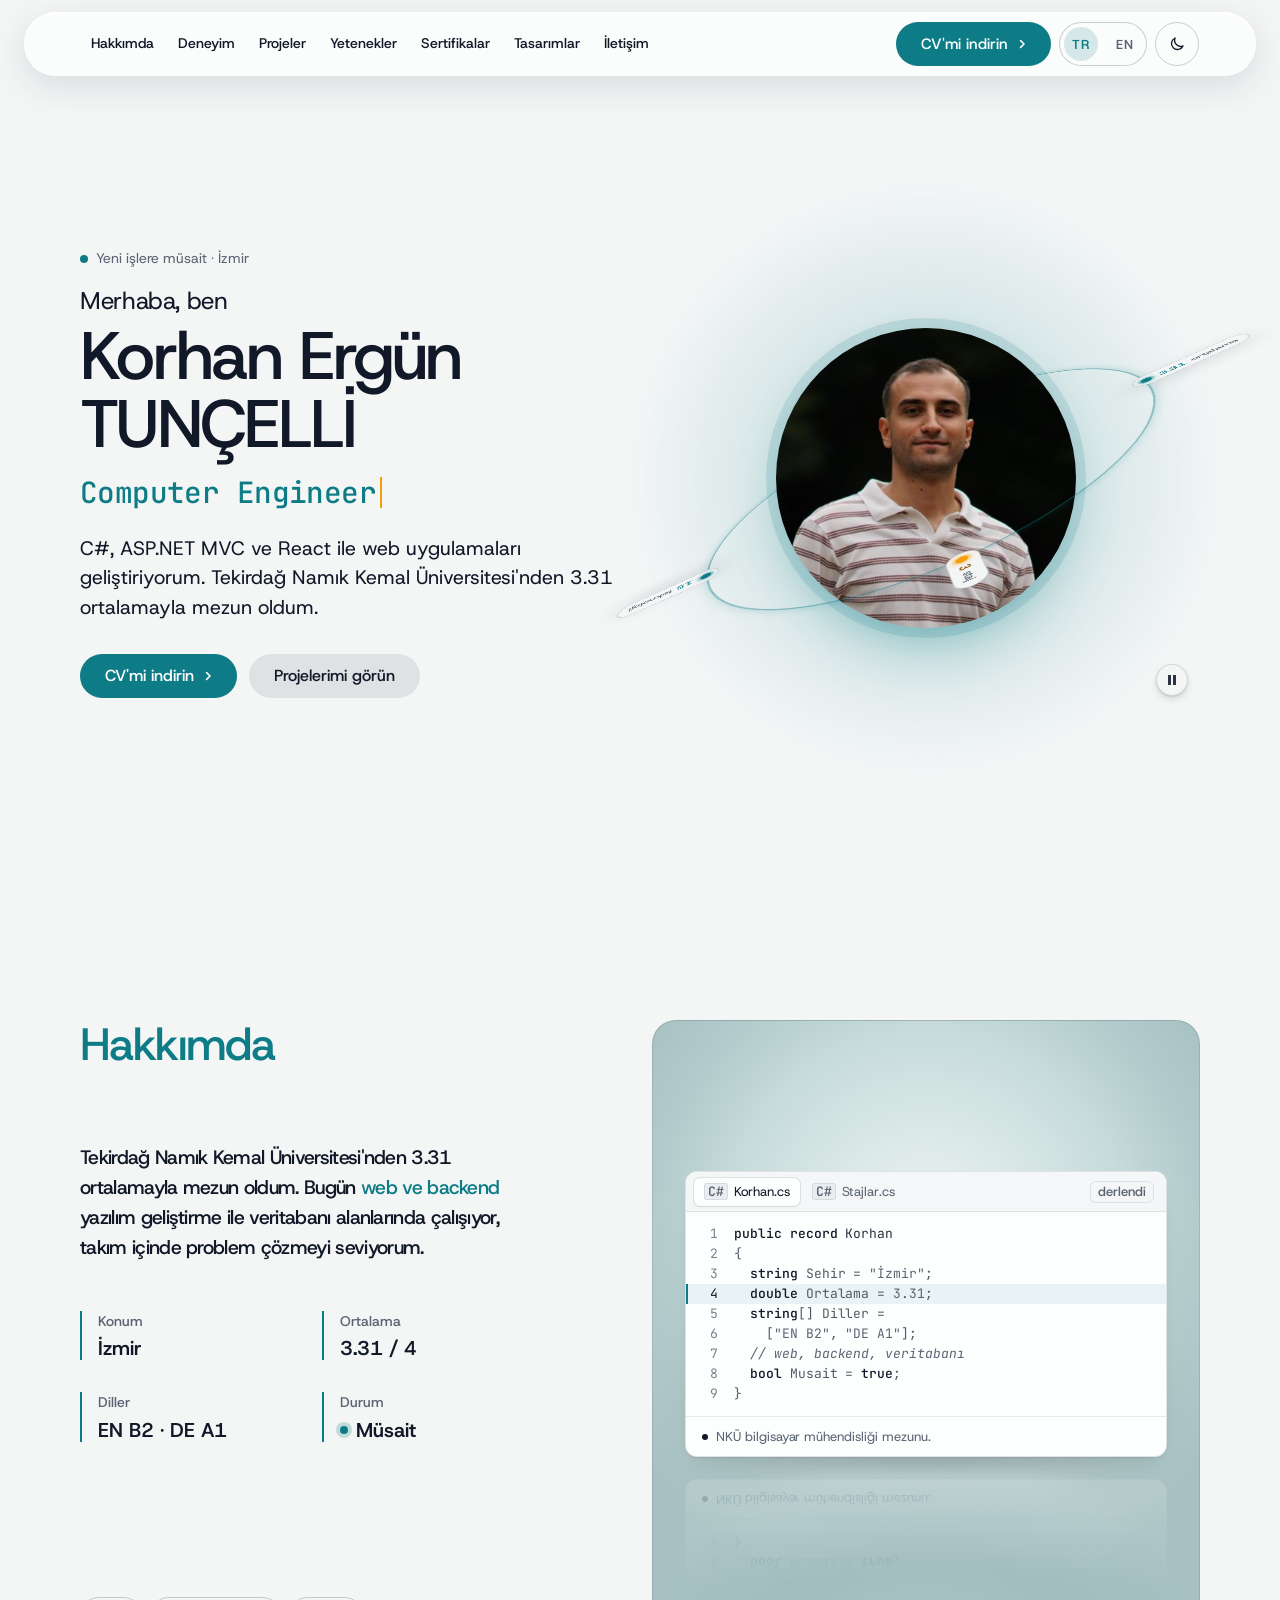
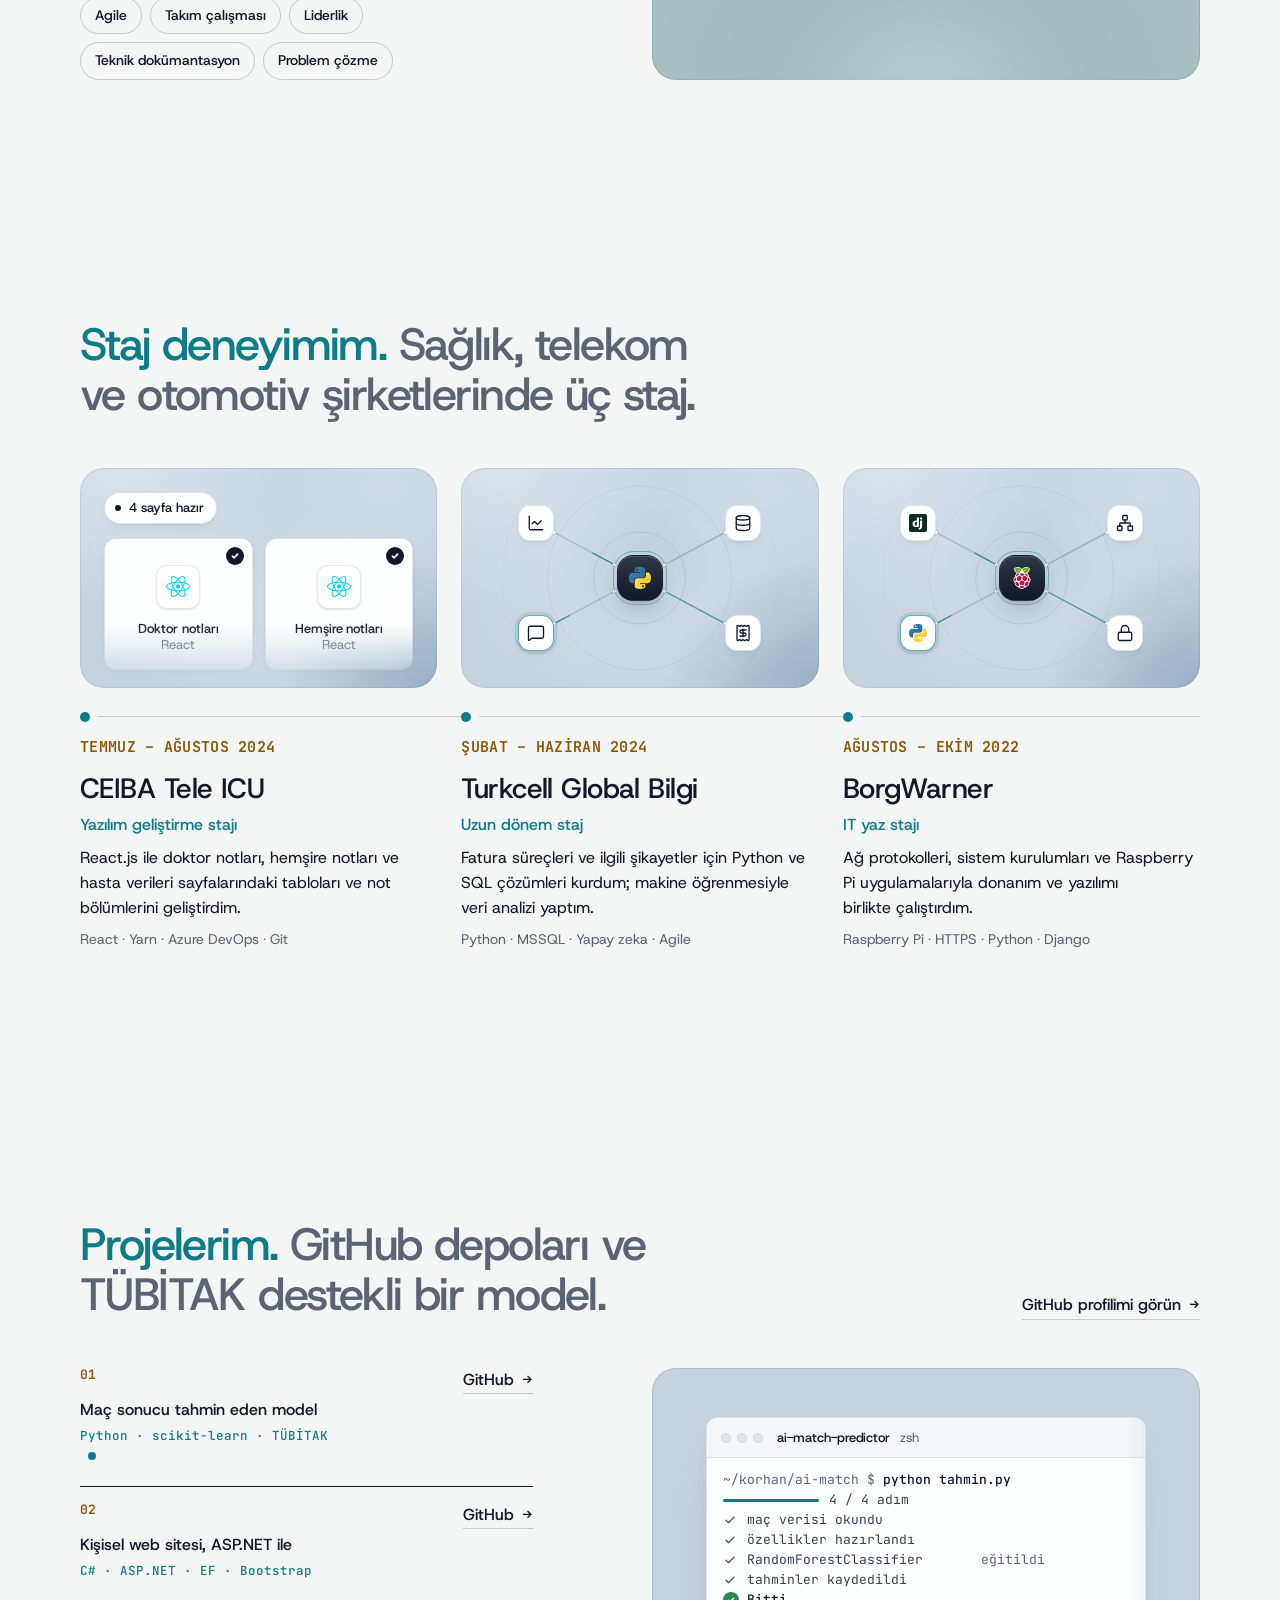
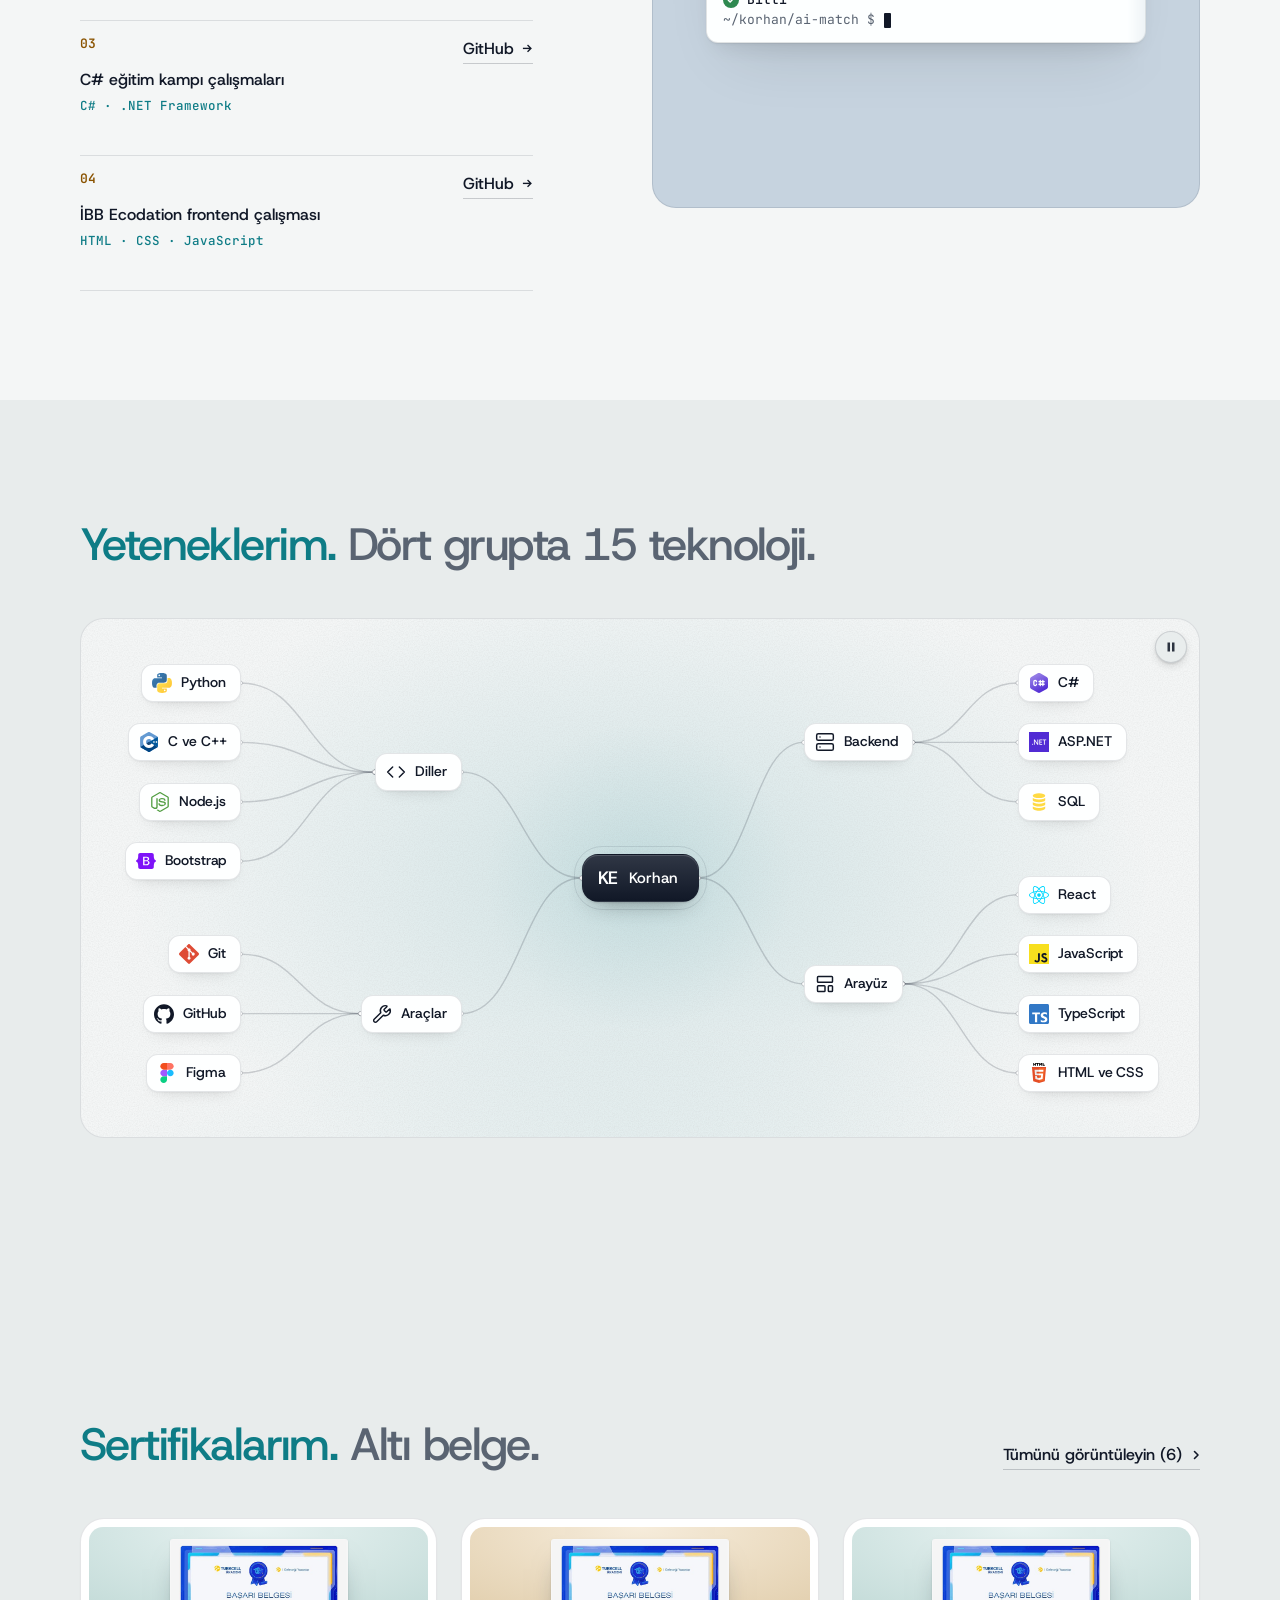
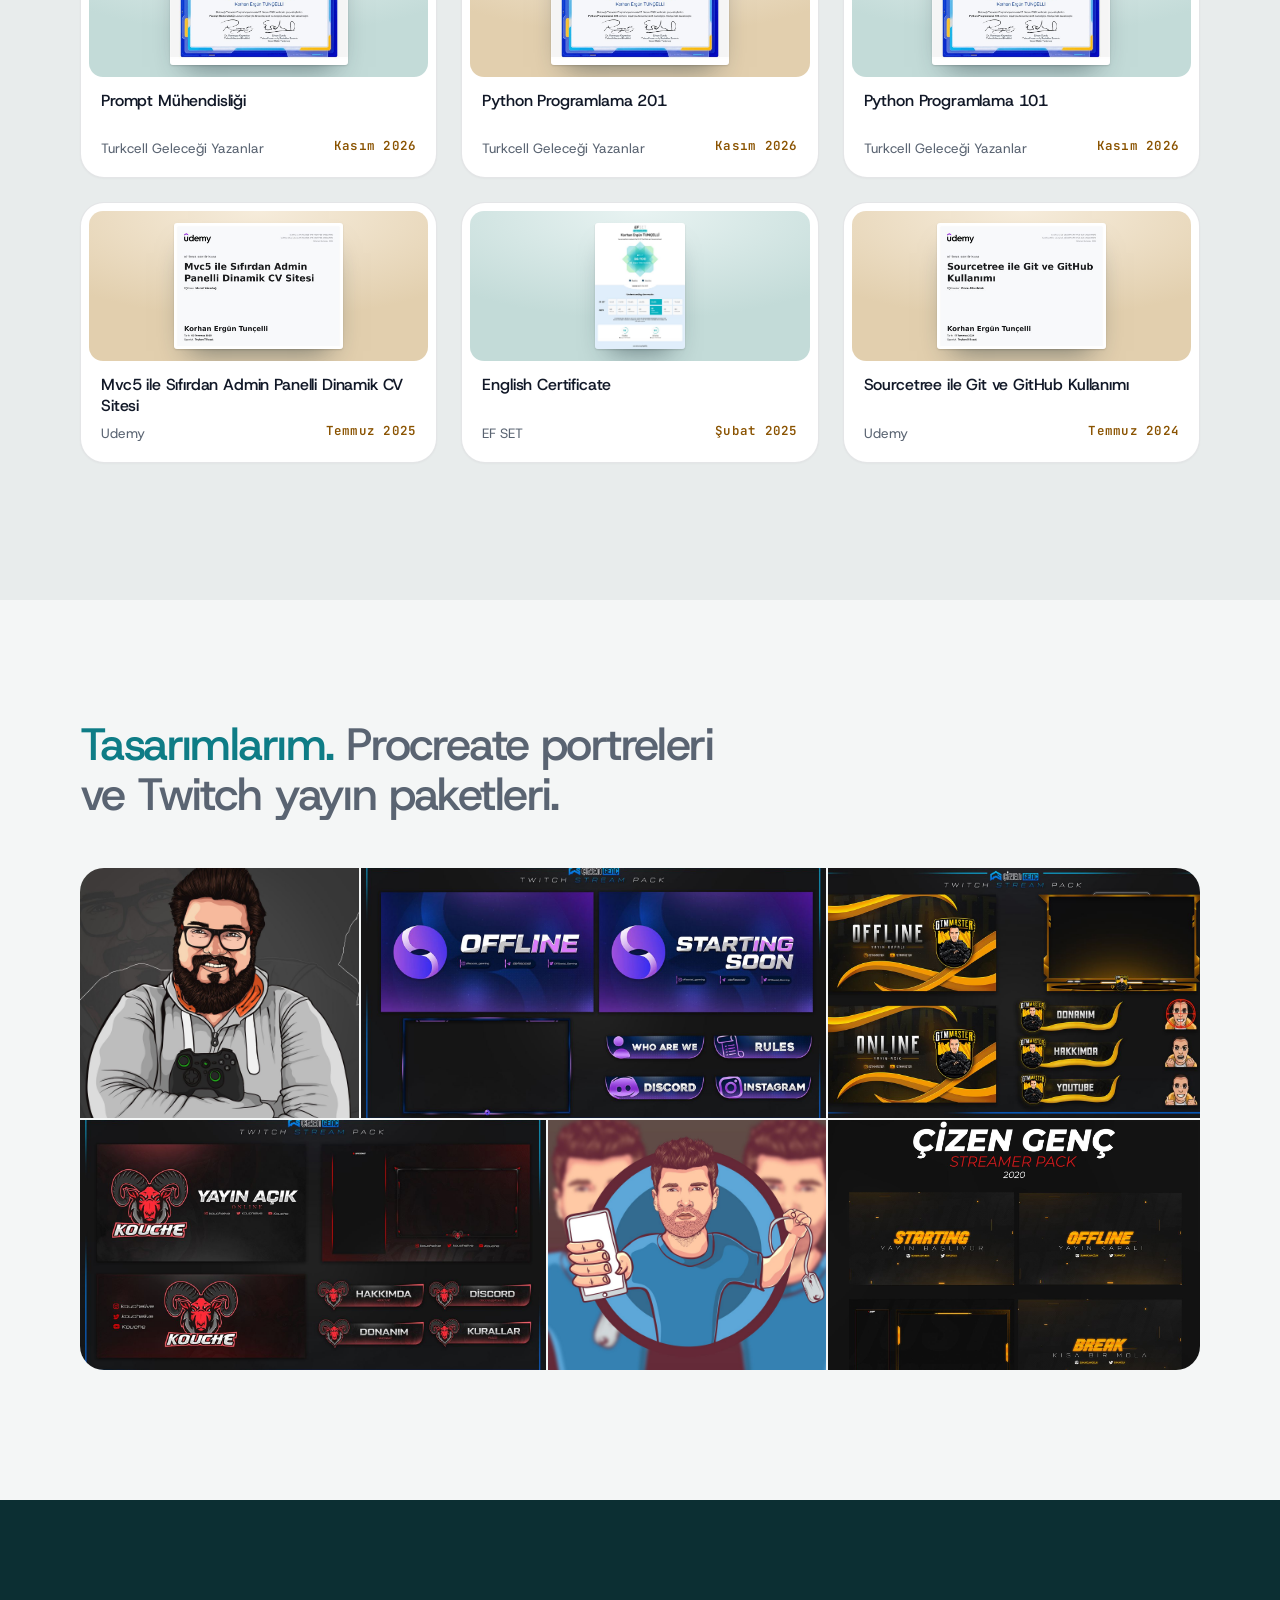
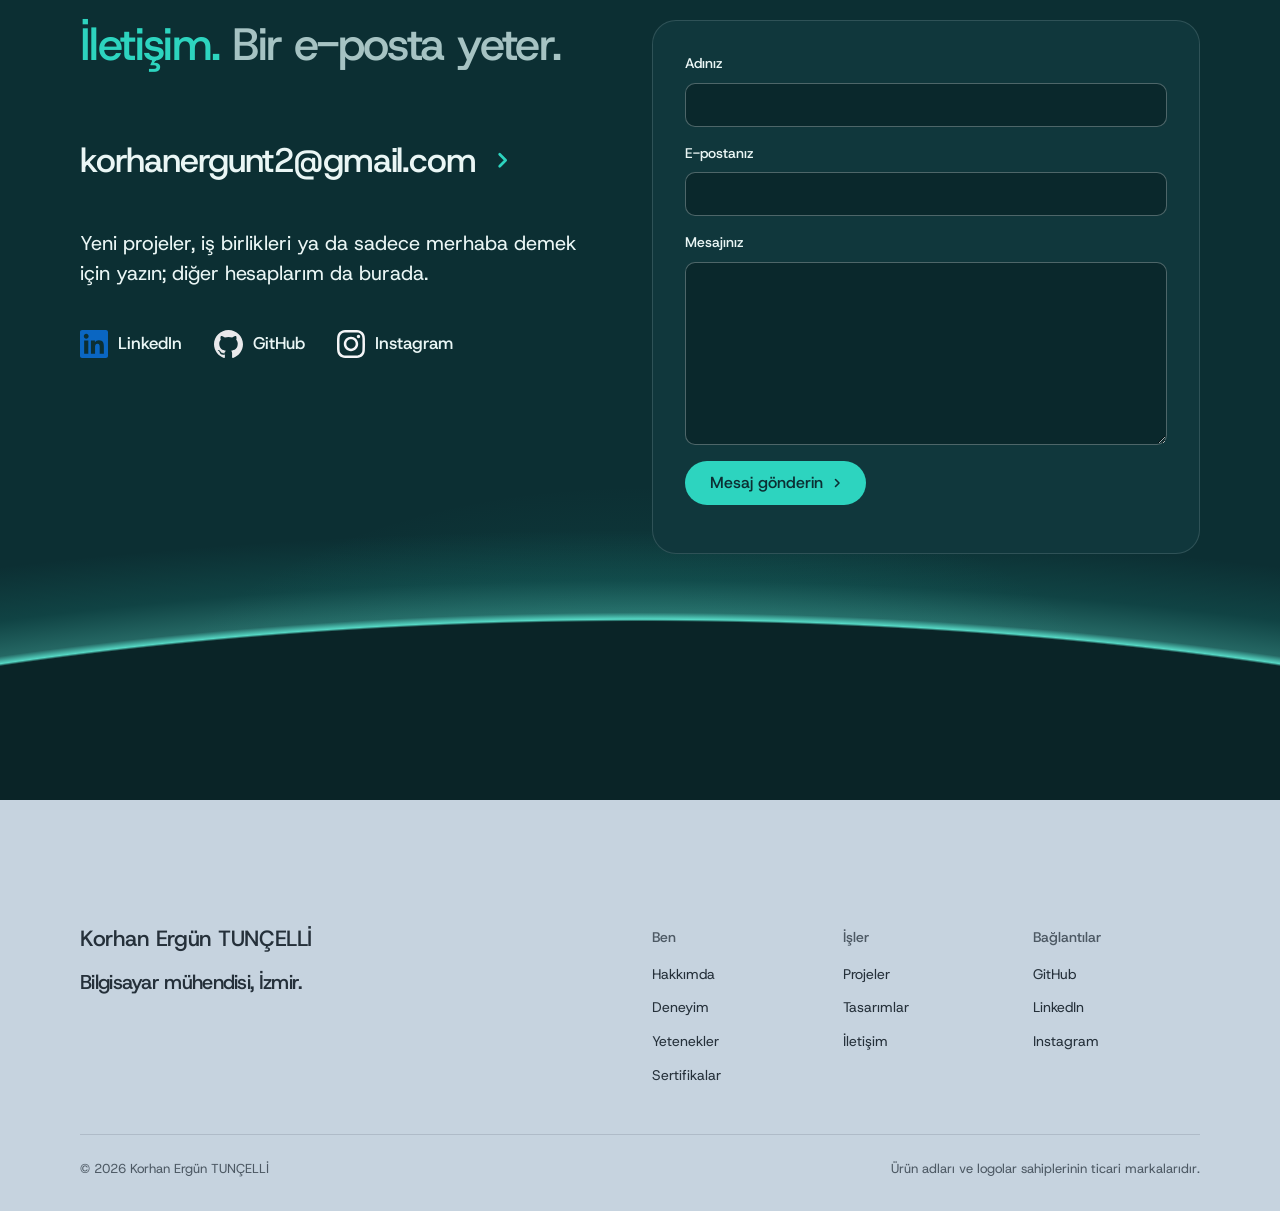
==== commit 49a47087: "Üst bardaki logo kaldırıldı, yukarı çık butonu yumuşak kayıyor - K logosu üst bardan kalktı; menü ke" ====
--- a/index.html
+++ b/index.html
@@ -80,7 +80,7 @@
     width: min(100% - 2 * var(--gut) + 2 * var(--pill-pad), 1280px + 2 * var(--pill-pad)); padding: 0 var(--pill-pad); --pill-pad: 20px; border-radius: 999px; background: var(--glass); border: 1px solid var(--glass-line);
     -webkit-backdrop-filter: blur(22px) saturate(1.8); backdrop-filter: blur(22px) saturate(1.8);
     box-shadow: var(--glass-shadow), inset 0 1px 0 var(--glass-hi); }
-  @media (min-width: 1024px) { header.nav.nav--centre > .nav__bar { grid-template-columns: minmax(0, 1fr) auto minmax(0, 1fr); } .nav__theme.nav__theme--phone { display: none; } }
+  @media (min-width: 1024px) { header.nav.nav--centre > .nav__bar { grid-template-columns: minmax(0, 1fr) auto; } header.nav.nav--centre .nav__links { grid-column: 1; } header.nav.nav--centre .nav__actions { grid-column: 2; } .nav__theme.nav__theme--phone { display: none; } }
   .nav__link { border-radius: 999px; }
   /* the section you are on: a pill slides under its word as you move down the page (the client's ask, Instagram's tab bar) */
   .nav__links { position: relative; }
@@ -93,9 +93,9 @@
   header.nav .nav__link::before, header.nav .nav__link::after { content: none !important; }
   header.nav .nav__link:not(.is-here):hover { color: var(--accent); }
   .nav__link { transition: color .3s ease; }
-  /* 1024 to 1439: the logo is the way home, so the Home word steps out and the row keeps its air */
+  /* 1024 to 1439: eight words and the buttons do not fit one row, so the Home word steps out (the back-to-top disc is the way home) */
   @media (min-width: 1024px) and (max-width: 1439px) { .nav__links .nav__item:has(> a[href="#anasayfa"]) { display: none; } }
-  @media (min-width: 1024px) and (max-width: 1439px) { header.nav .nav__link { padding-inline: 10px; font-size: 14px; } header.nav.nav--centre > .nav__bar { gap: var(--s-3); grid-template-columns: auto minmax(0, 1fr) auto; } }
+  @media (min-width: 1024px) and (max-width: 1439px) { header.nav .nav__link { padding-inline: 10px; font-size: 14px; } header.nav.nav--centre > .nav__bar { gap: var(--s-3); } }
   .nav__link.is-here, .nav__link.is-here:hover { color: var(--accent-ink); }
   @media (max-width: 1023px) { .nav__ind { display: none; } }
   @media (prefers-reduced-motion: reduce) { .nav__ind { transition: opacity .2s; } }
@@ -104,8 +104,8 @@
   /* eight words: the bar runs wider than the page's lines (24px from the window's sides), and keeps
      logo, words and buttons in one row up to 1599 (the words centred in what is left) */
   @media (min-width: 1024px) { header.nav > .nav__bar { --bw: min(100% - 2 * var(--s-5), 1440px); width: var(--bw); max-width: none; padding-inline: calc((var(--bw) - min(1280px, 100% - 2 * var(--gut))) / 2); } }
-  @media (min-width: 1440px) { header.nav.nav--centre > .nav__bar { grid-template-columns: auto minmax(0, 1fr) auto; gap: var(--s-4); } }
-  @media (min-width: 1024px) { header.nav .nav__links { justify-content: center; } }
+  @media (min-width: 1440px) { header.nav.nav--centre > .nav__bar { gap: var(--s-4); } }
+  @media (min-width: 1024px) { header.nav .nav__links { justify-content: flex-start; } }
   @media (min-width: 1024px) and (max-width: 1179px) { header.nav .nav__link { padding-inline: 6px; font-size: 13.5px; } header.nav.nav--centre > .nav__bar { gap: var(--s-2); } }
   /* the open menu (under 1024): the glass blur on the bar would make the sheet's fixed position relative to the 64px
      pill, so the open bar is solid, and the sheet starts under the floating bar. The bar already holds the language
@@ -132,9 +132,8 @@
   .nav__theme svg { width: 18px; height: 18px; }
   .nav__theme .i-sun, html[data-theme="dark"] .nav__theme .i-moon { display: none; }
   html[data-theme="dark"] .nav__theme .i-sun { display: block; }
-  /* eight words and the buttons fill the page's 1280px line: the logo is the mark alone (the name is the hero's h1) */
-  .nav__logo .nav__name { display: none; }
-  @media (max-width: 1023px) { header.nav > .nav__bar { --pill-pad: 12px; } .nav__theme--phone { margin-left: auto; } .nav__theme--phone + .nav__toggle { margin-left: var(--s-2); } }
+  @media (max-width: 1023px) { header.nav > .nav__bar { --pill-pad: 12px; } header.nav .nav__toggle { margin-left: 0; } }
+  @media (min-width: 640px) and (max-width: 1023px) { .lang--phone { margin-left: var(--s-2); } }
   @media (max-width: 639px) { header.nav { top: 8px; height: 56px; } header.nav > .nav__bar { height: 56px; } header.nav.nav--centre > .nav__bar > .nav__actions { display: none; } }
 
   #projeler .frame--split { --action: var(--ground-ink); }
@@ -278,7 +277,6 @@
   @media (max-width: 639px) { .ab-frame { min-height: 380px; --ab-y: 40px; } .ab-frame .stage > .ab-code { --ay-sm: 40px; width: auto; } .ab-frame::after { display: none; } .ab-code { -webkit-box-reflect: none; } }
 
   /* ---- phones and tablets ---- */
-  @media (max-width: 1399px) { header.nav .nav__logo { min-width: 44px; min-height: 44px; } }
   /* tablet: each internship as a row, its window beside its words, so the section fits its screens */
   @media (min-width: 640px) and (max-width: 1023px) {
     #deneyim .rail { row-gap: var(--s-7); }
@@ -484,7 +482,7 @@
 <header class="nav nav--centre">
   <div class="wrap nav__bar">
     <a class="skip-link" href="#top">İçeriğe geç</a>
-    <a class="nav__logo" href="#top" aria-label="Korhan Ergün TUNÇELLİ, başa dön"><span class="mark mark--initial" aria-hidden="true">K</span><span class="nav__name">Korhan Ergün TUNÇELLİ</span></a>
+    <button class="nav__toggle" type="button" aria-expanded="false" aria-label="Menü"><svg width="18" height="18" viewBox="0 0 18 18" aria-hidden="true"><path d="M2 5h14M2 13h14" stroke="currentColor" stroke-width="1.6" stroke-linecap="round"/></svg></button>
     <nav class="nav__links" aria-label="Ana menü">
       <span class="nav__ind" aria-hidden="true"></span>
       <div class="nav__item"><a class="nav__link" href="#anasayfa">Ana sayfa</a></div>
@@ -509,7 +507,6 @@
       <svg class="i-moon" viewBox="0 0 24 24" fill="none" stroke="currentColor" stroke-width="1.8" stroke-linecap="round" stroke-linejoin="round" aria-hidden="true"><path d="M20 14.5A8 8 0 0 1 9.5 4a8 8 0 1 0 10.5 10.5z"/></svg>
       <svg class="i-sun" viewBox="0 0 24 24" fill="none" stroke="currentColor" stroke-width="1.8" stroke-linecap="round" aria-hidden="true"><circle cx="12" cy="12" r="4"/><path d="M12 2.5v2M12 19.5v2M4.6 4.6 6 6M18 18l1.4 1.4M2.5 12h2M19.5 12h2M4.6 19.4 6 18M18 6l1.4-1.4"/></svg>
     </button>
-    <button class="nav__toggle" type="button" aria-expanded="false" aria-label="Menü"><svg width="18" height="18" viewBox="0 0 18 18" aria-hidden="true"><path d="M2 5h14M2 13h14" stroke="currentColor" stroke-width="1.6" stroke-linecap="round"/></svg></button>
   </div>
 </header>
 
@@ -854,7 +851,7 @@
   (function () {
     var still = matchMedia('(prefers-reduced-motion: reduce)'), current = null;
     document.addEventListener('click', function (e) {
-      var a = e.target.closest && e.target.closest('header.nav a[href^="#"], .tabbar a[href^="#"], footer a[href^="#"], a.totop');
+      var a = e.target.closest && e.target.closest('header.nav a[href^="#"], .tabbar a[href^="#"], footer a[href^="#"]');
       if (!a || e.defaultPrevented || e.button !== 0 || e.metaKey || e.ctrlKey || e.shiftKey) return;
       var id = a.getAttribute('href').slice(1), el = id && document.getElementById(id);
       if (!el || !document.startViewTransition || still.matches) return;   /* the browser's own jump */
@@ -972,6 +969,28 @@
     document.addEventListener('focusin', function (e) { if (coarse.matches && e.target.matches('input, textarea, select')) root.classList.add('is-typing'); });
     document.addEventListener('focusout', function () { root.classList.remove('is-typing'); });
   })();
+  /* back to the top: the page glides up past every section, easing in and out (longer pages take a little longer);
+     a wheel, a touch or a key stops it where it is; under reduced motion the jump is instant */
+  (function () {
+    var b = document.querySelector('.totop'), still = matchMedia('(prefers-reduced-motion: reduce)'), raf = 0;
+    if (!b) return;
+    var stops = ['wheel', 'touchstart', 'keydown', 'mousedown'];
+    function stop() { cancelAnimationFrame(raf); raf = 0; stops.forEach(function (t) { removeEventListener(t, stop); }); }
+    b.addEventListener('click', function (e) {
+      e.preventDefault(); stop();
+      var kb = e.detail === 0, y0 = scrollY, top = document.getElementById('top');
+      var land = function () { if (kb && top) { if (!top.hasAttribute('tabindex')) top.setAttribute('tabindex', '-1'); top.focus({ preventScroll: true }); } };
+      if (y0 <= 0) return land();
+      if (still.matches) { scrollTo({ top: 0, behavior: 'instant' }); return land(); }
+      var dur = Math.min(2400, Math.max(800, 600 + y0 * 0.18)), t0 = performance.now();
+      stops.forEach(function (t) { addEventListener(t, stop, { passive: true }); });
+      (function step(now) {
+        var k = Math.min(1, (now - t0) / dur), ease = 0.5 - Math.cos(Math.PI * k) / 2;
+        scrollTo({ top: Math.round(y0 * (1 - ease)), behavior: 'instant' });
+        if (k < 1) raf = requestAnimationFrame(step); else { stop(); land(); }
+      })(t0);
+    });
+  })();
   /* back to the top: the disc steps away while the hero is on screen */
   (function () {
     var b = document.querySelector('.totop'), hero = document.getElementById('anasayfa');
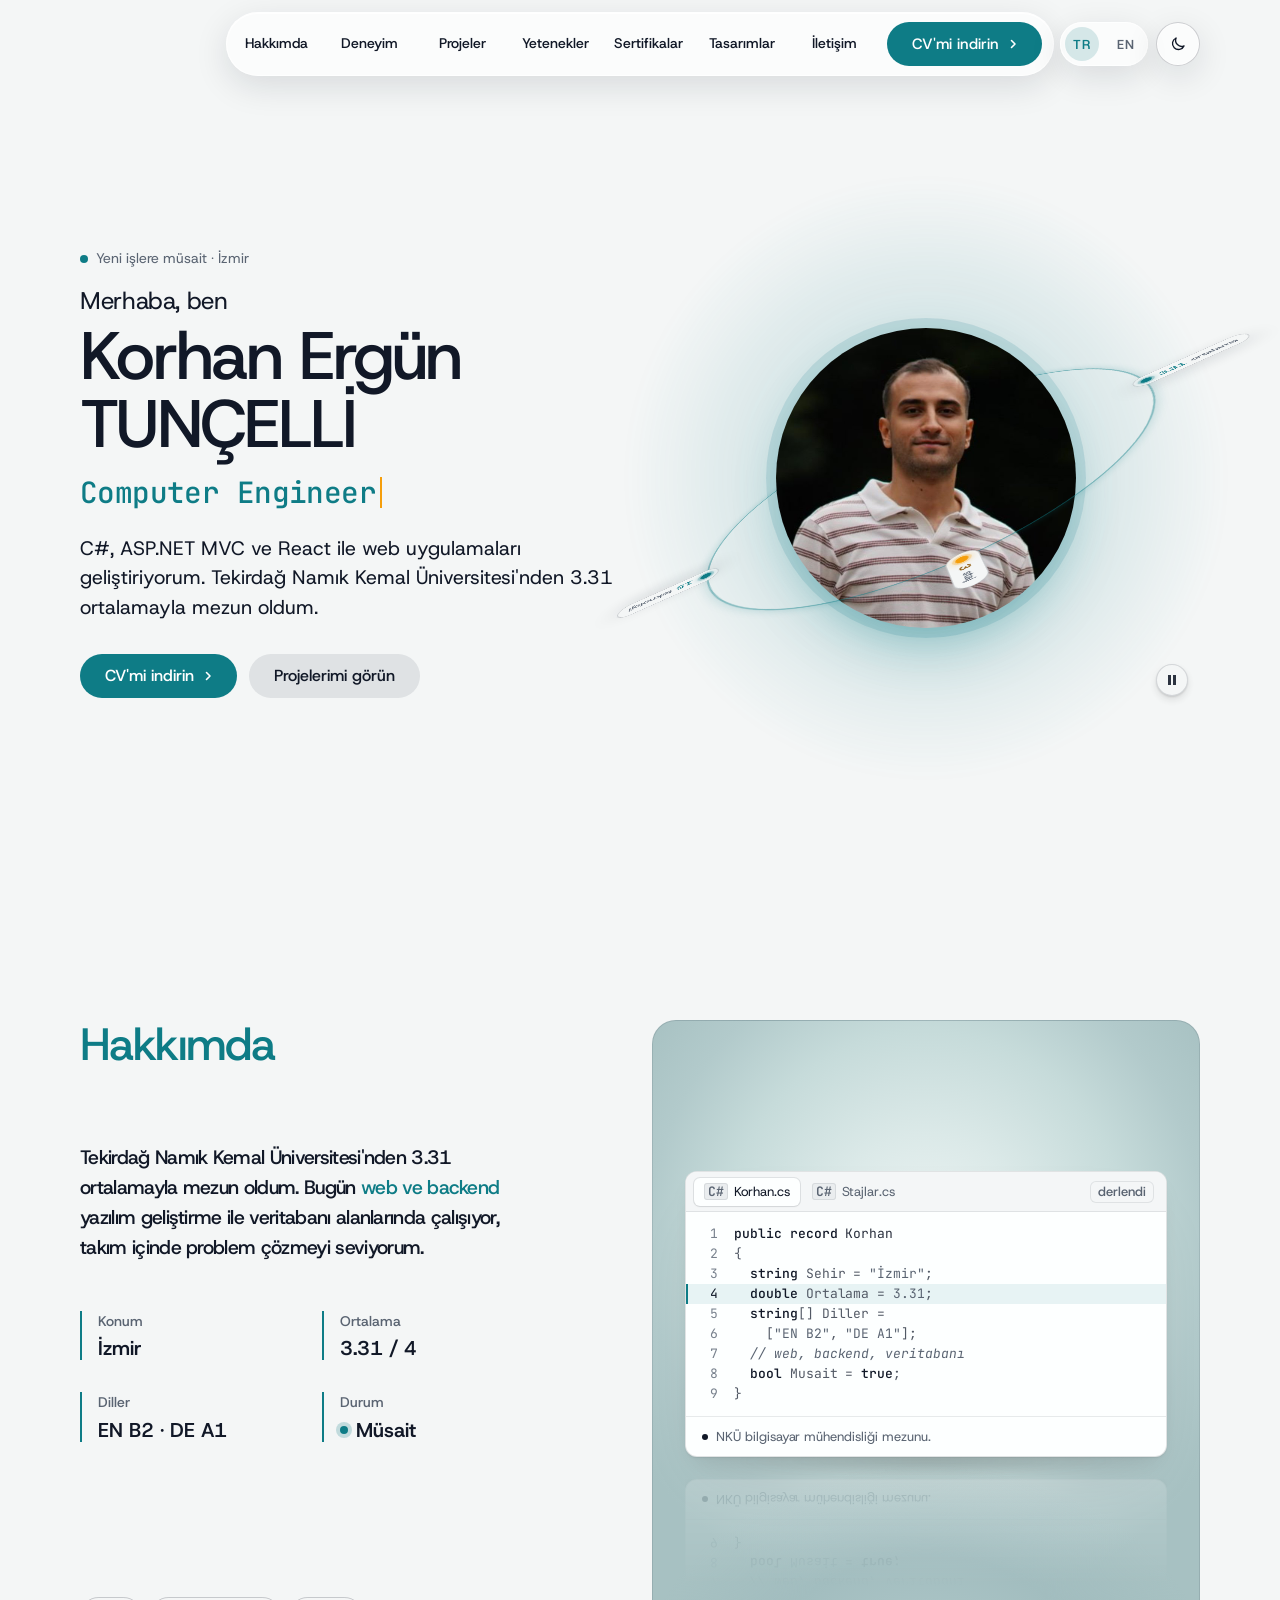
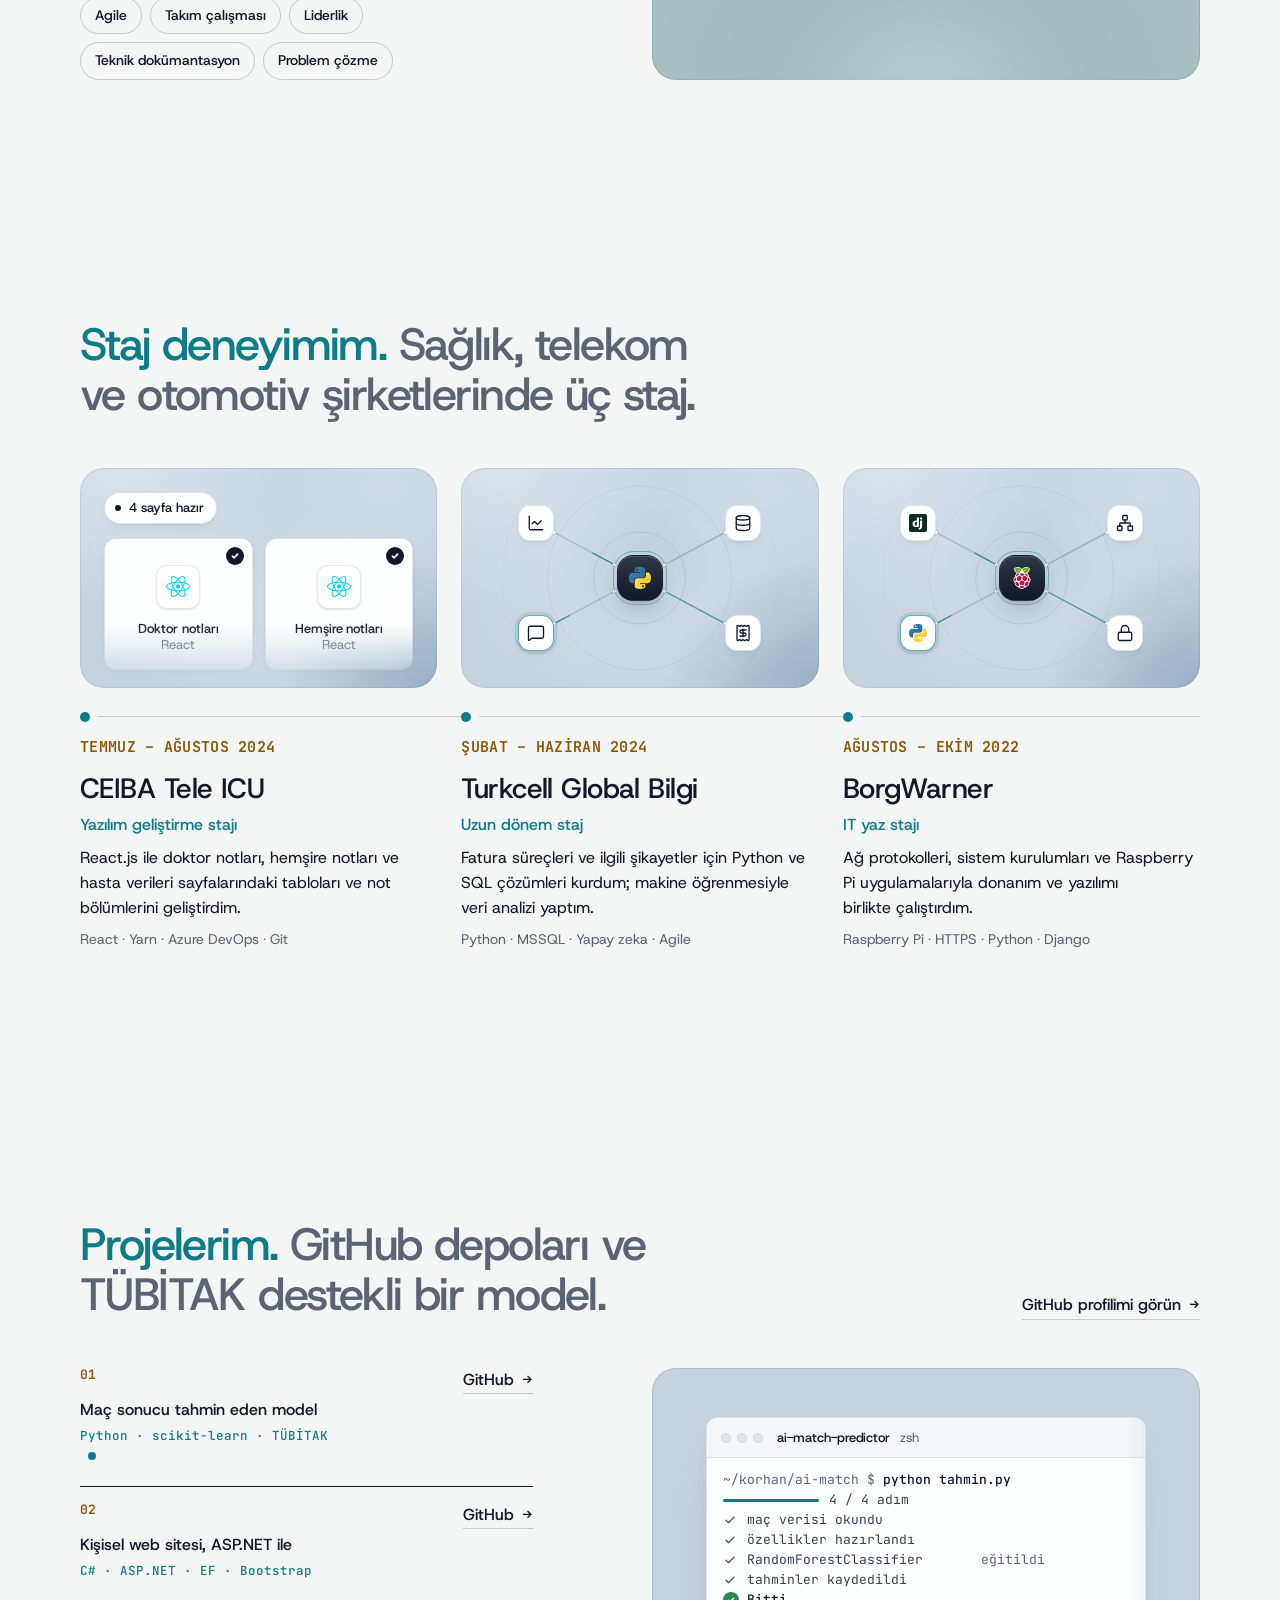
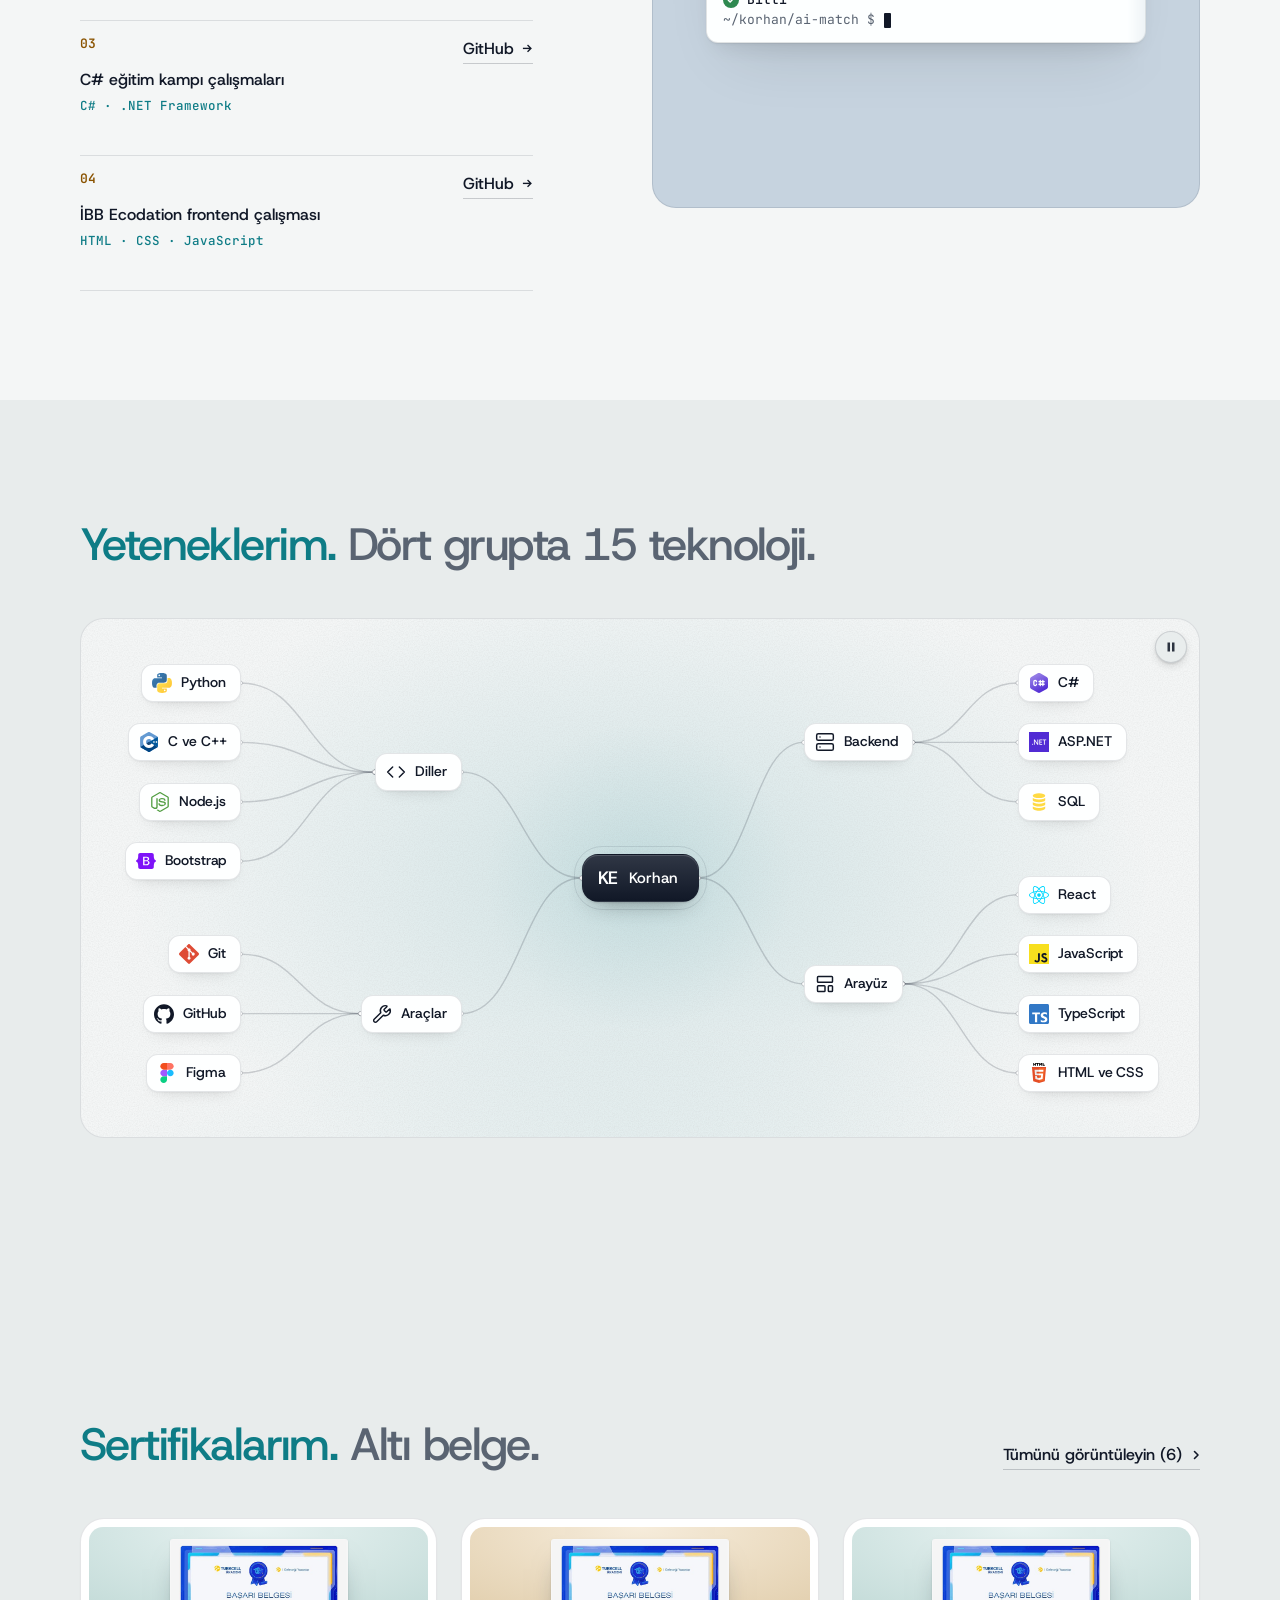
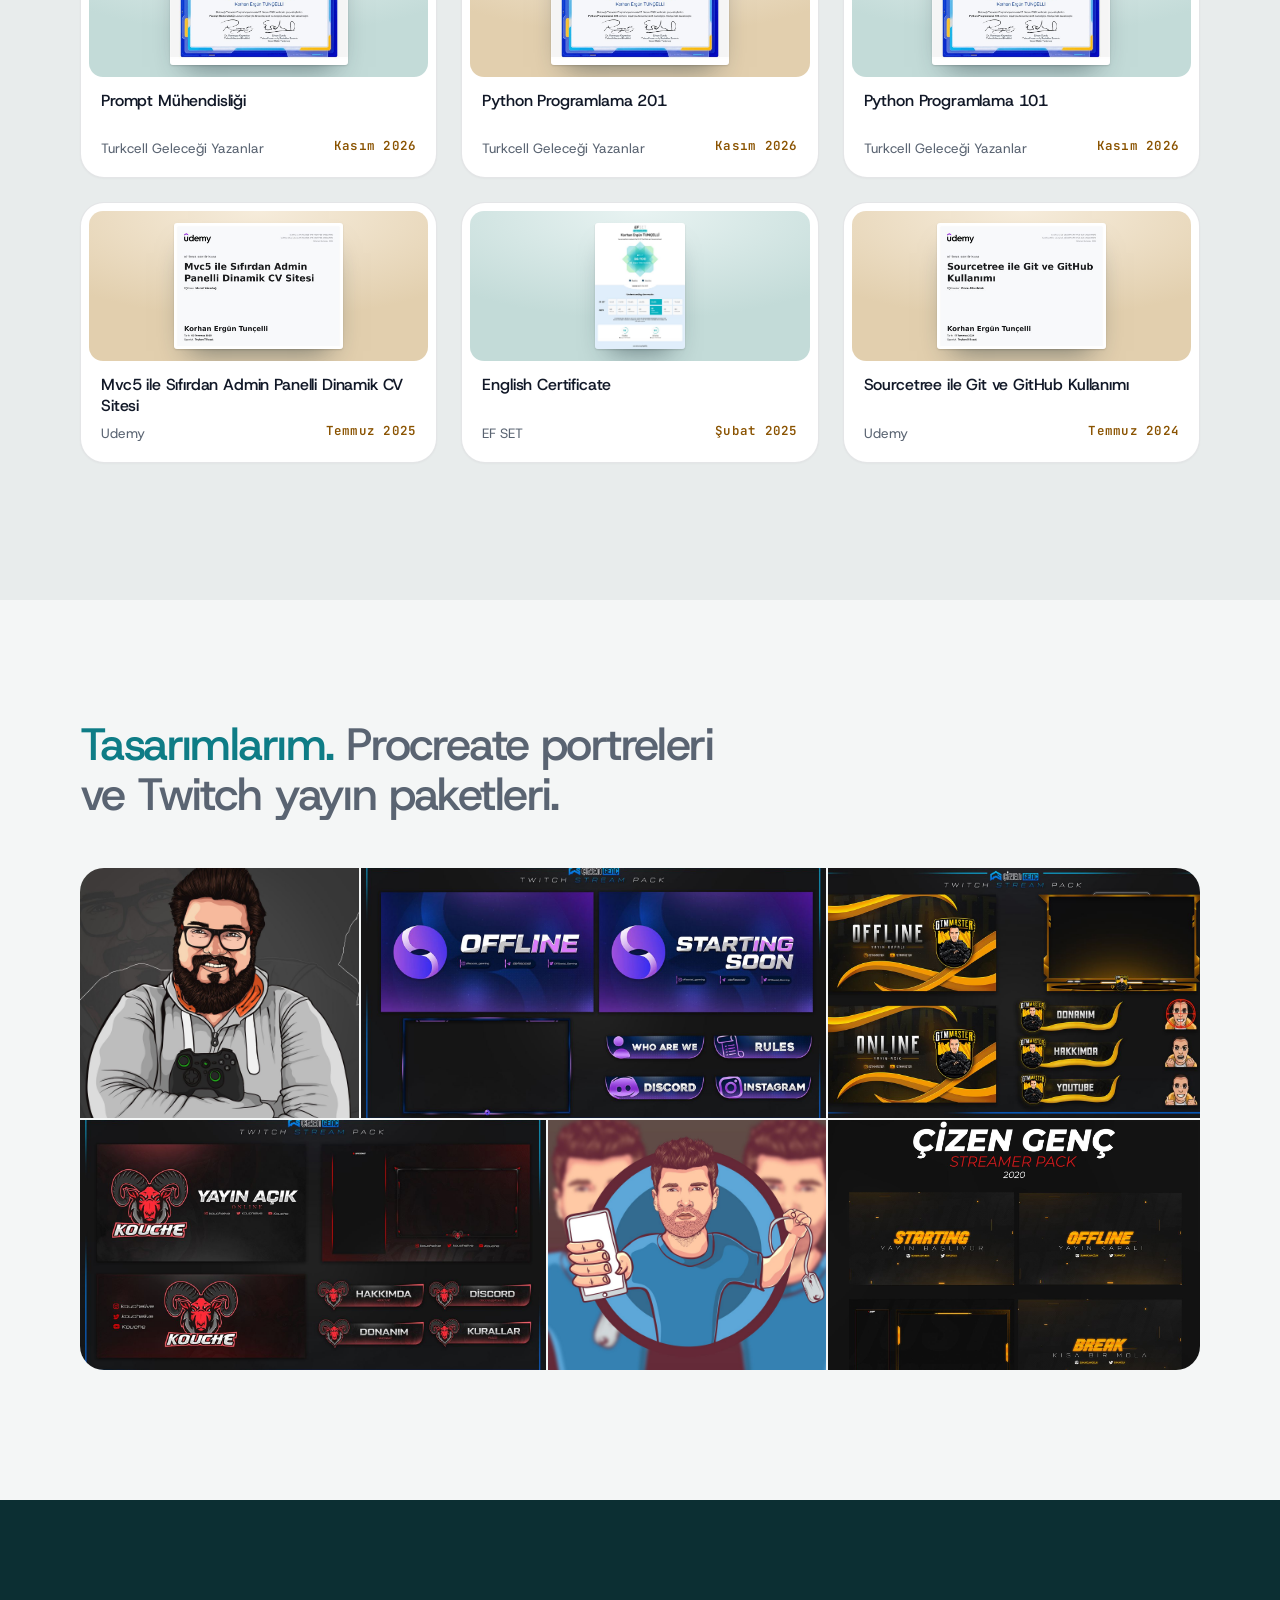
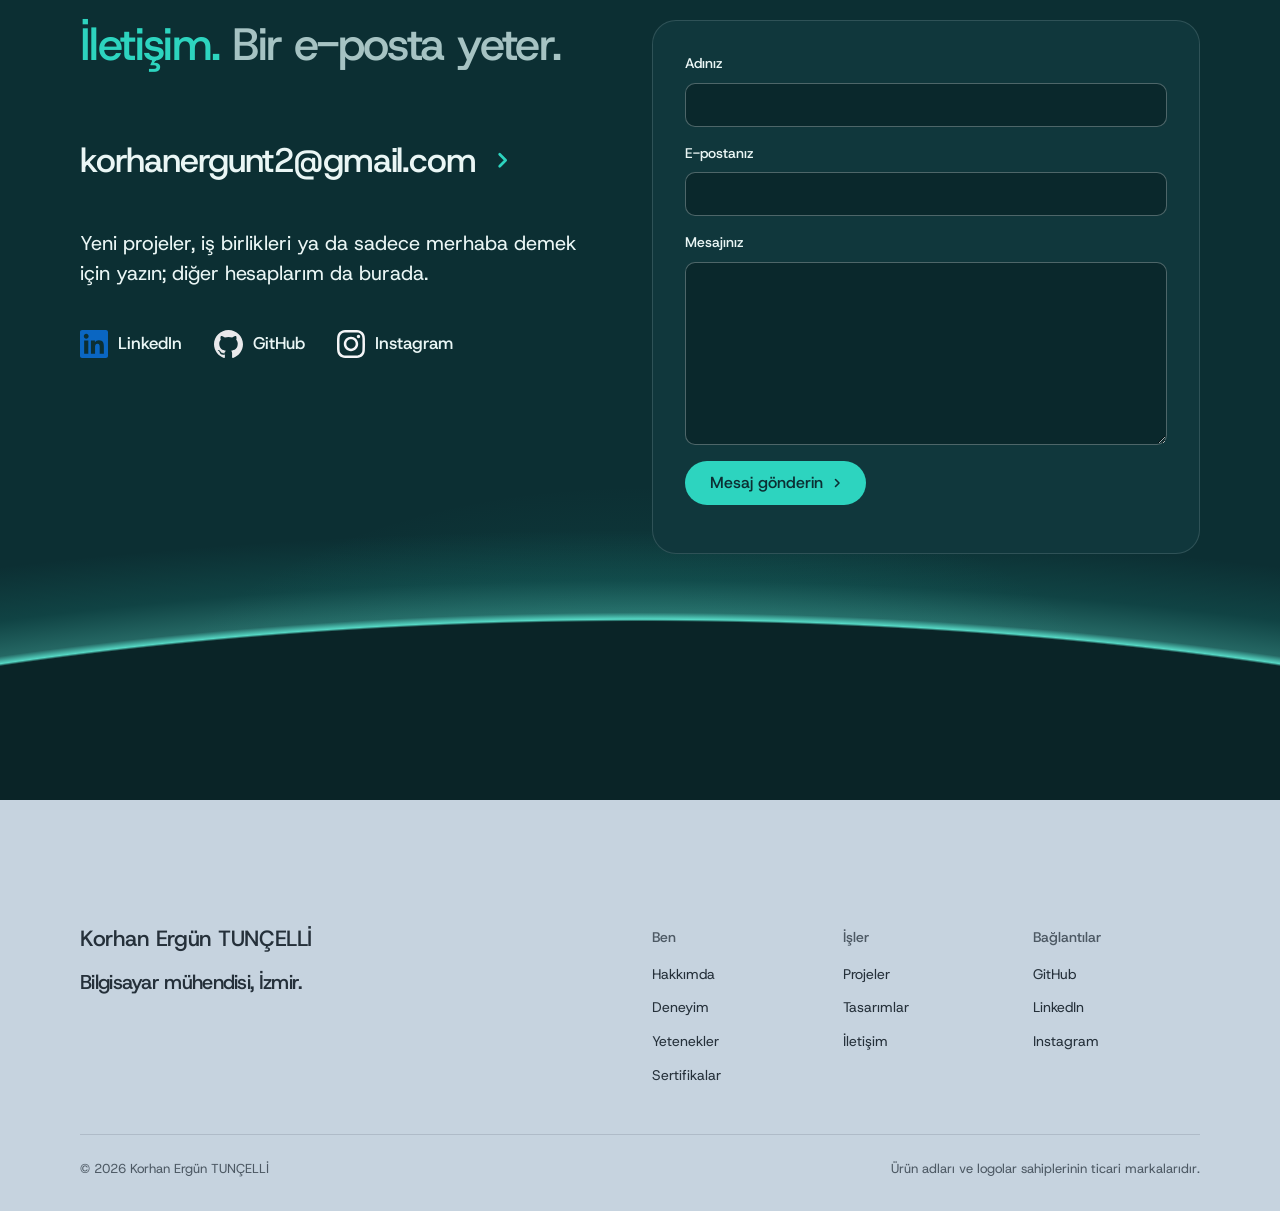
==== commit 016c1a30: "Üst bar: kelimeler ve CV ortada tek kapsülde, dil ve tema sağda - Bölüm kelimeleri ve CV butonu sayf" ====
--- a/index.html
+++ b/index.html
@@ -80,7 +80,7 @@
     width: min(100% - 2 * var(--gut) + 2 * var(--pill-pad), 1280px + 2 * var(--pill-pad)); padding: 0 var(--pill-pad); --pill-pad: 20px; border-radius: 999px; background: var(--glass); border: 1px solid var(--glass-line);
     -webkit-backdrop-filter: blur(22px) saturate(1.8); backdrop-filter: blur(22px) saturate(1.8);
     box-shadow: var(--glass-shadow), inset 0 1px 0 var(--glass-hi); }
-  @media (min-width: 1024px) { header.nav.nav--centre > .nav__bar { grid-template-columns: minmax(0, 1fr) auto; } header.nav.nav--centre .nav__links { grid-column: 1; } header.nav.nav--centre .nav__actions { grid-column: 2; } .nav__theme.nav__theme--phone { display: none; } }
+  @media (min-width: 1024px) { .nav__theme.nav__theme--phone { display: none; } }
   .nav__link { border-radius: 999px; }
   /* the section you are on: a pill slides under its word as you move down the page (the client's ask, Instagram's tab bar) */
   .nav__links { position: relative; }
@@ -95,18 +95,40 @@
   .nav__link { transition: color .3s ease; }
   /* 1024 to 1439: eight words and the buttons do not fit one row, so the Home word steps out (the back-to-top disc is the way home) */
   @media (min-width: 1024px) and (max-width: 1439px) { .nav__links .nav__item:has(> a[href="#anasayfa"]) { display: none; } }
-  @media (min-width: 1024px) and (max-width: 1439px) { header.nav .nav__link { padding-inline: 10px; font-size: 14px; } header.nav.nav--centre > .nav__bar { gap: var(--s-3); } }
+  @media (min-width: 1024px) and (max-width: 1439px) { header.nav .nav__link { padding-inline: 10px; font-size: 14px; } }
   .nav__link.is-here, .nav__link.is-here:hover { color: var(--accent-ink); }
   @media (max-width: 1023px) { .nav__ind { display: none; } }
   @media (prefers-reduced-motion: reduce) { .nav__ind { transition: opacity .2s; } }
 
   .nav__actions { gap: var(--s-2); }
-  /* eight words: the bar runs wider than the page's lines (24px from the window's sides), and keeps
-     logo, words and buttons in one row up to 1599 (the words centred in what is left) */
+  /* 1024 and up: the bar's box runs from the page's left line to its right one; inside it the section words and the
+     CV button share one glass capsule in the middle of the page, and the language switch and the theme button sit to
+     its right, each on its own glass (on a narrower screen the capsule moves left just enough to leave them room) */
   @media (min-width: 1024px) { header.nav > .nav__bar { --bw: min(100% - 2 * var(--s-5), 1440px); width: var(--bw); max-width: none; padding-inline: calc((var(--bw) - min(1280px, 100% - 2 * var(--gut))) / 2); } }
-  @media (min-width: 1440px) { header.nav.nav--centre > .nav__bar { gap: var(--s-4); } }
-  @media (min-width: 1024px) { header.nav .nav__links { justify-content: flex-start; } }
-  @media (min-width: 1024px) and (max-width: 1179px) { header.nav .nav__link { padding-inline: 6px; font-size: 13.5px; } header.nav.nav--centre > .nav__bar { gap: var(--s-2); } }
+  @media (min-width: 1024px) {
+    header.nav.nav--centre > .nav__bar { grid-template-columns: minmax(0, 1fr) auto auto minmax(max-content, 1fr); gap: var(--s-2);
+      background: none; border: 0; box-shadow: none; -webkit-backdrop-filter: none; backdrop-filter: none; }
+    header.nav.nav--centre > .nav__bar::before { content: ""; grid-column: 2 / 4; grid-row: 1; align-self: stretch; margin-inline: -6px; border-radius: 999px; z-index: -1;
+      background: var(--glass); border: 1px solid var(--glass-line); -webkit-backdrop-filter: blur(22px) saturate(1.8); backdrop-filter: blur(22px) saturate(1.8);
+      box-shadow: var(--glass-shadow), inset 0 1px 0 var(--glass-hi); }
+    header.nav.nav--centre .nav__actions { display: contents; }
+    header.nav.nav--centre > .nav__bar > *, header.nav.nav--centre .nav__actions > * { grid-row: 1; }
+    /* the words take equal slots (the widest word's), so the pill over the section you are on is one size on every word */
+    header.nav.nav--centre .nav__links { grid-column: 2; display: grid; grid-auto-flow: column; grid-auto-columns: 1fr; }
+    header.nav .nav__item { display: flex; }
+    header.nav .nav__link { width: 100%; justify-content: center; }
+    header.nav.nav--centre .nav__actions .btn { grid-column: 3; margin-right: 6px; }
+    header.nav.nav--centre .nav__actions .lang { grid-column: 4; justify-self: end; margin-right: 52px; }
+    header.nav.nav--centre .nav__actions .nav__theme { grid-column: 4; justify-self: end; }
+    header.nav .nav__actions :is(.lang, .nav__theme) { background: var(--glass); -webkit-backdrop-filter: blur(22px) saturate(1.8); backdrop-filter: blur(22px) saturate(1.8);
+      box-shadow: var(--glass-shadow), inset 0 0 0 1px var(--glass-line); }
+  }
+  /* the capsule stays in the middle where the words fit: their slots narrow with the screen (English words run longer),
+     and from 1024 to 1179 the words step down to 13px and the CV button to its compact size, so nothing is squeezed */
+  @media (min-width: 1440px) { html[lang="en"] header.nav .nav__link { padding-inline: 8px; } }
+  @media (min-width: 1280px) and (max-width: 1439px) { html[lang="en"] header.nav .nav__link { padding-inline: 6px; } }
+  @media (min-width: 1180px) and (max-width: 1279px) { header.nav .nav__link { padding-inline: 4px; } }
+  @media (min-width: 1024px) and (max-width: 1179px) { header.nav .nav__link { padding-inline: 2px; font-size: 13px; } header.nav .nav__actions .btn { padding-inline: 16px; font-size: 14px; } }
   /* the open menu (under 1024): the glass blur on the bar would make the sheet's fixed position relative to the 64px
      pill, so the open bar is solid, and the sheet starts under the floating bar. The bar already holds the language
      switch and the theme button, so the sheet's foot keeps only the CV button. */
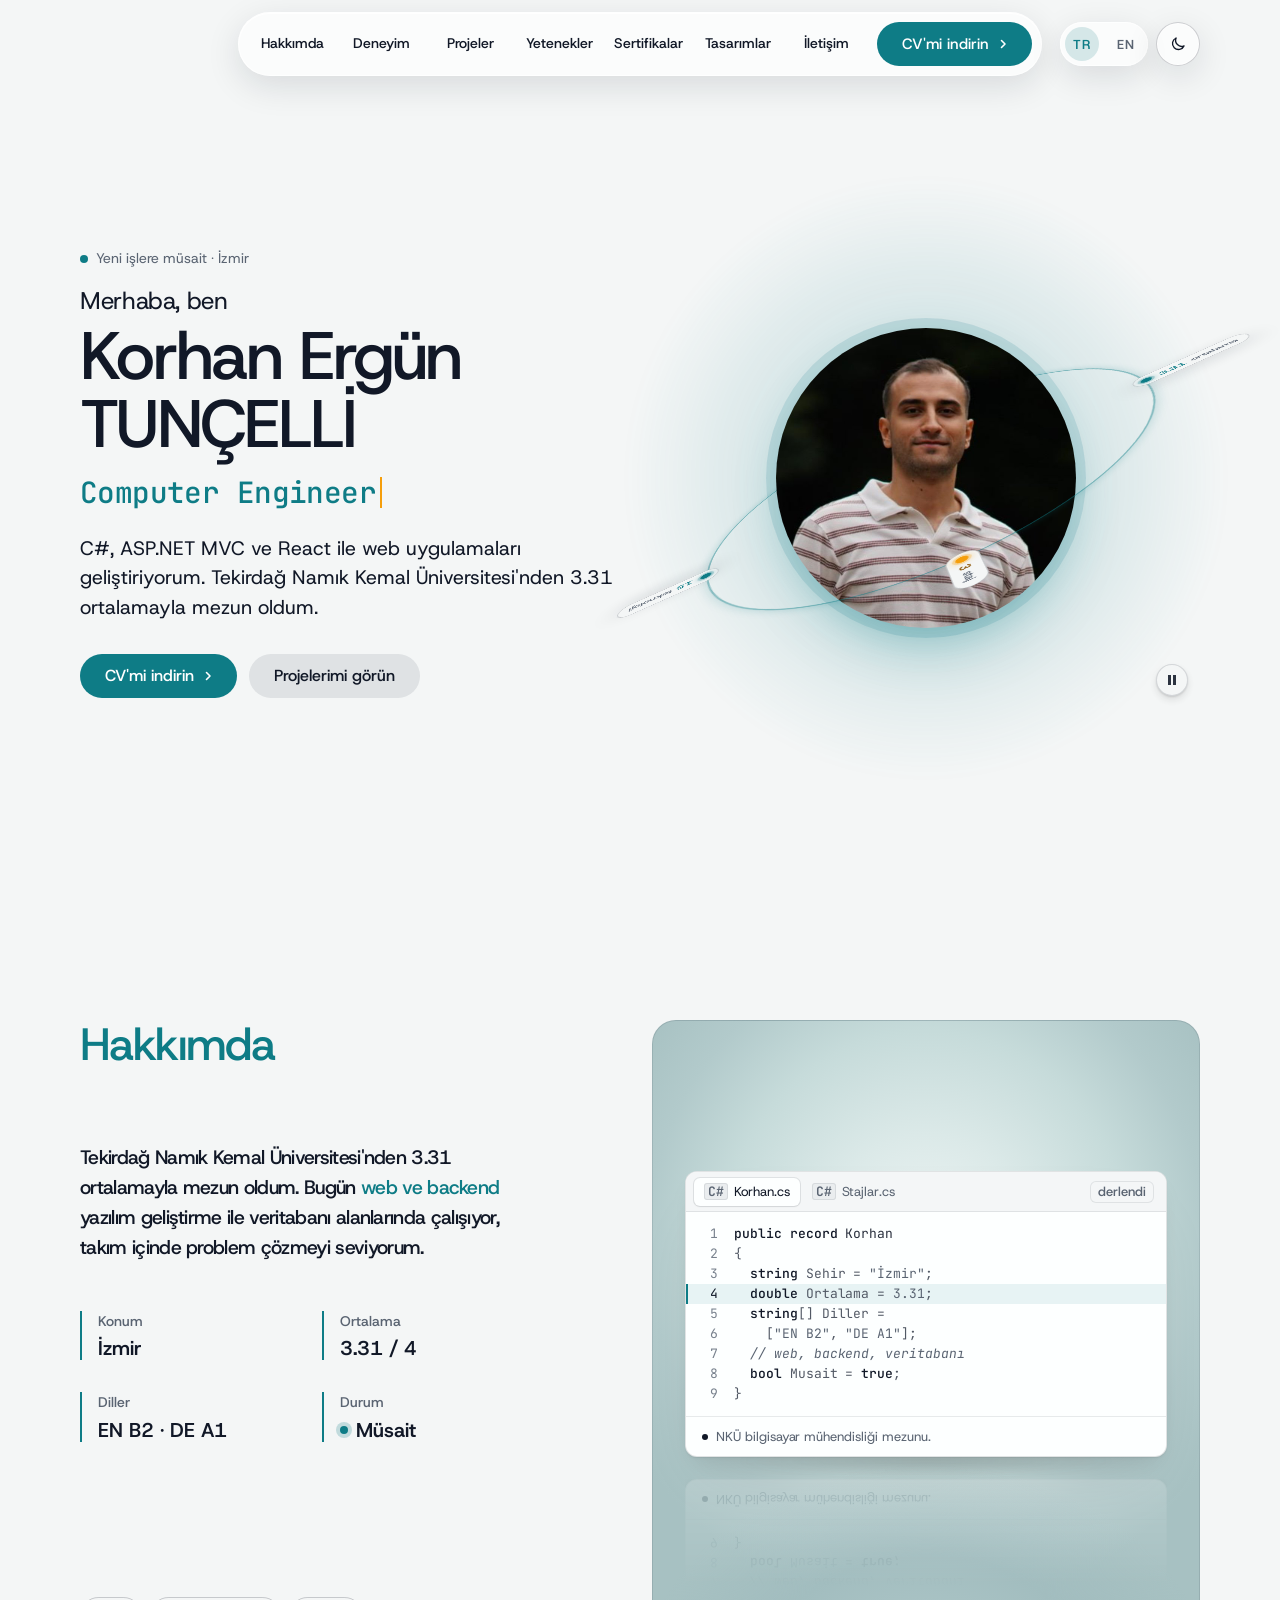
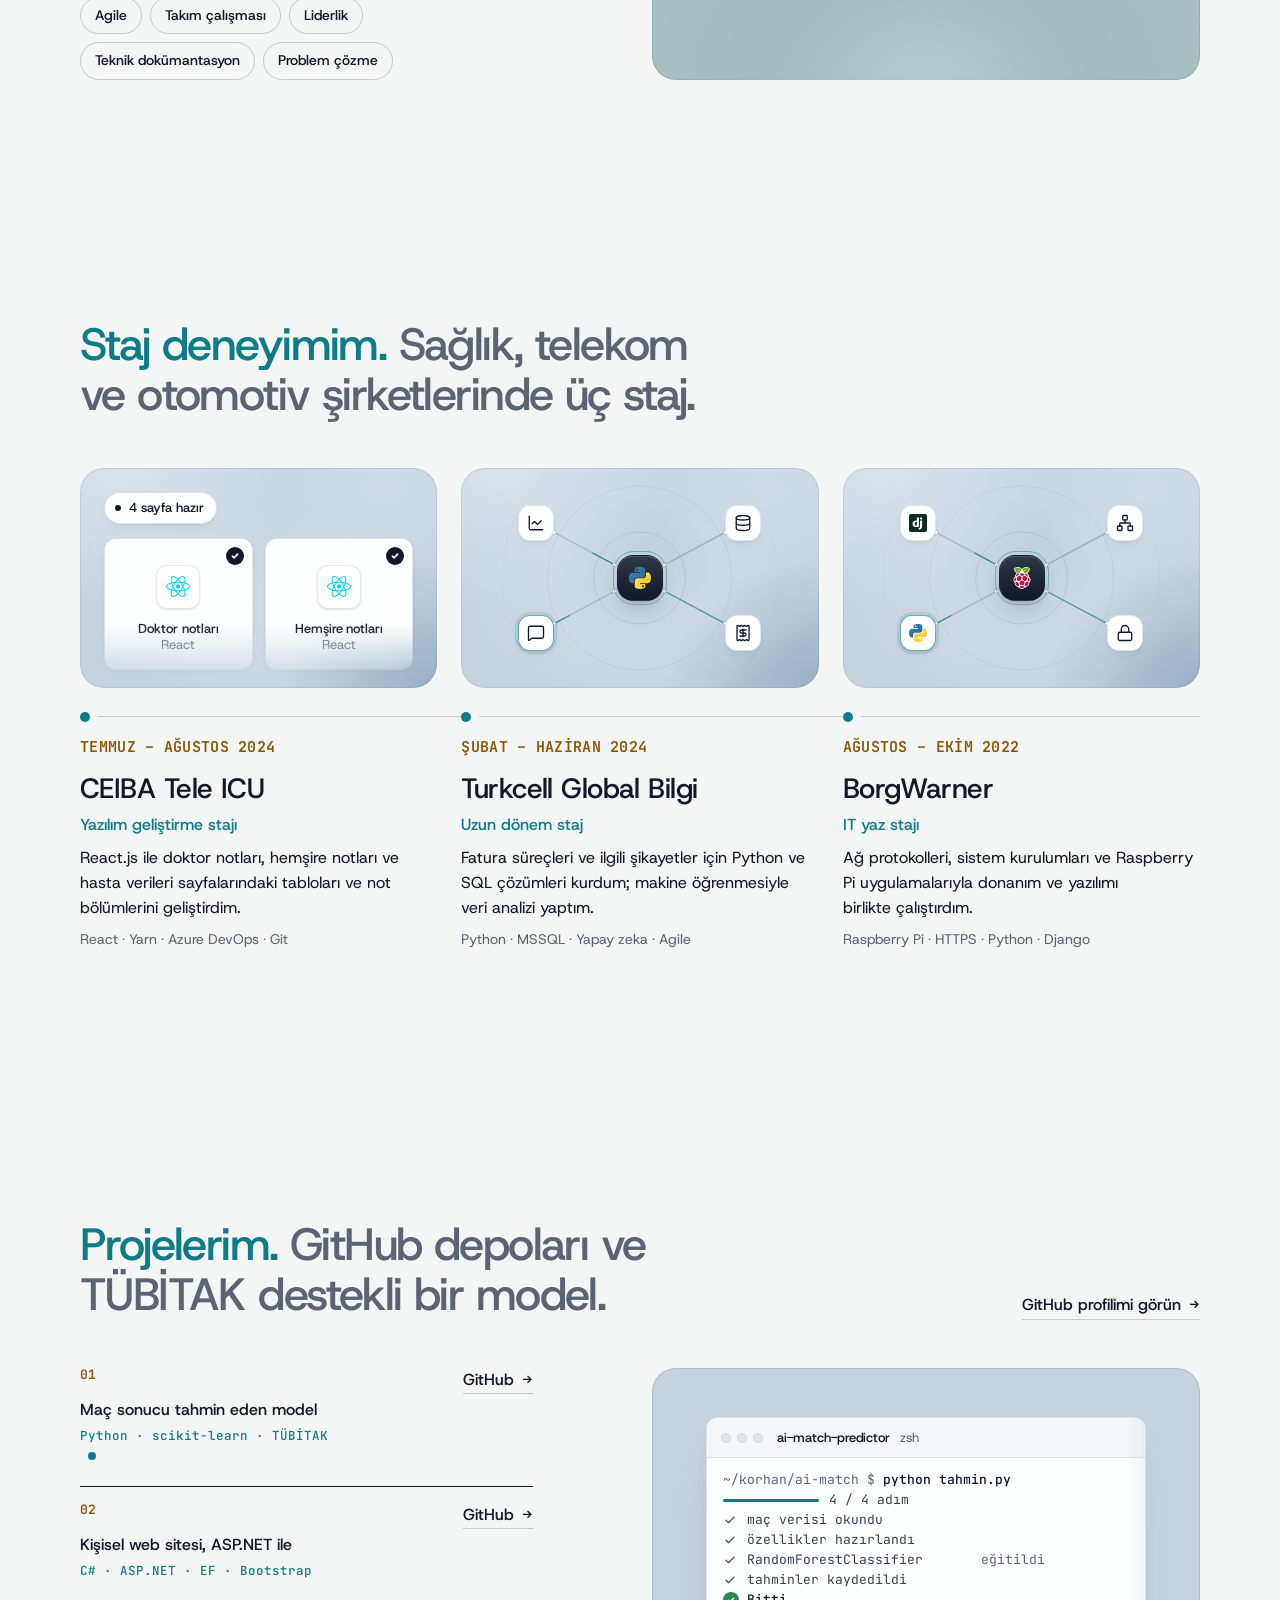
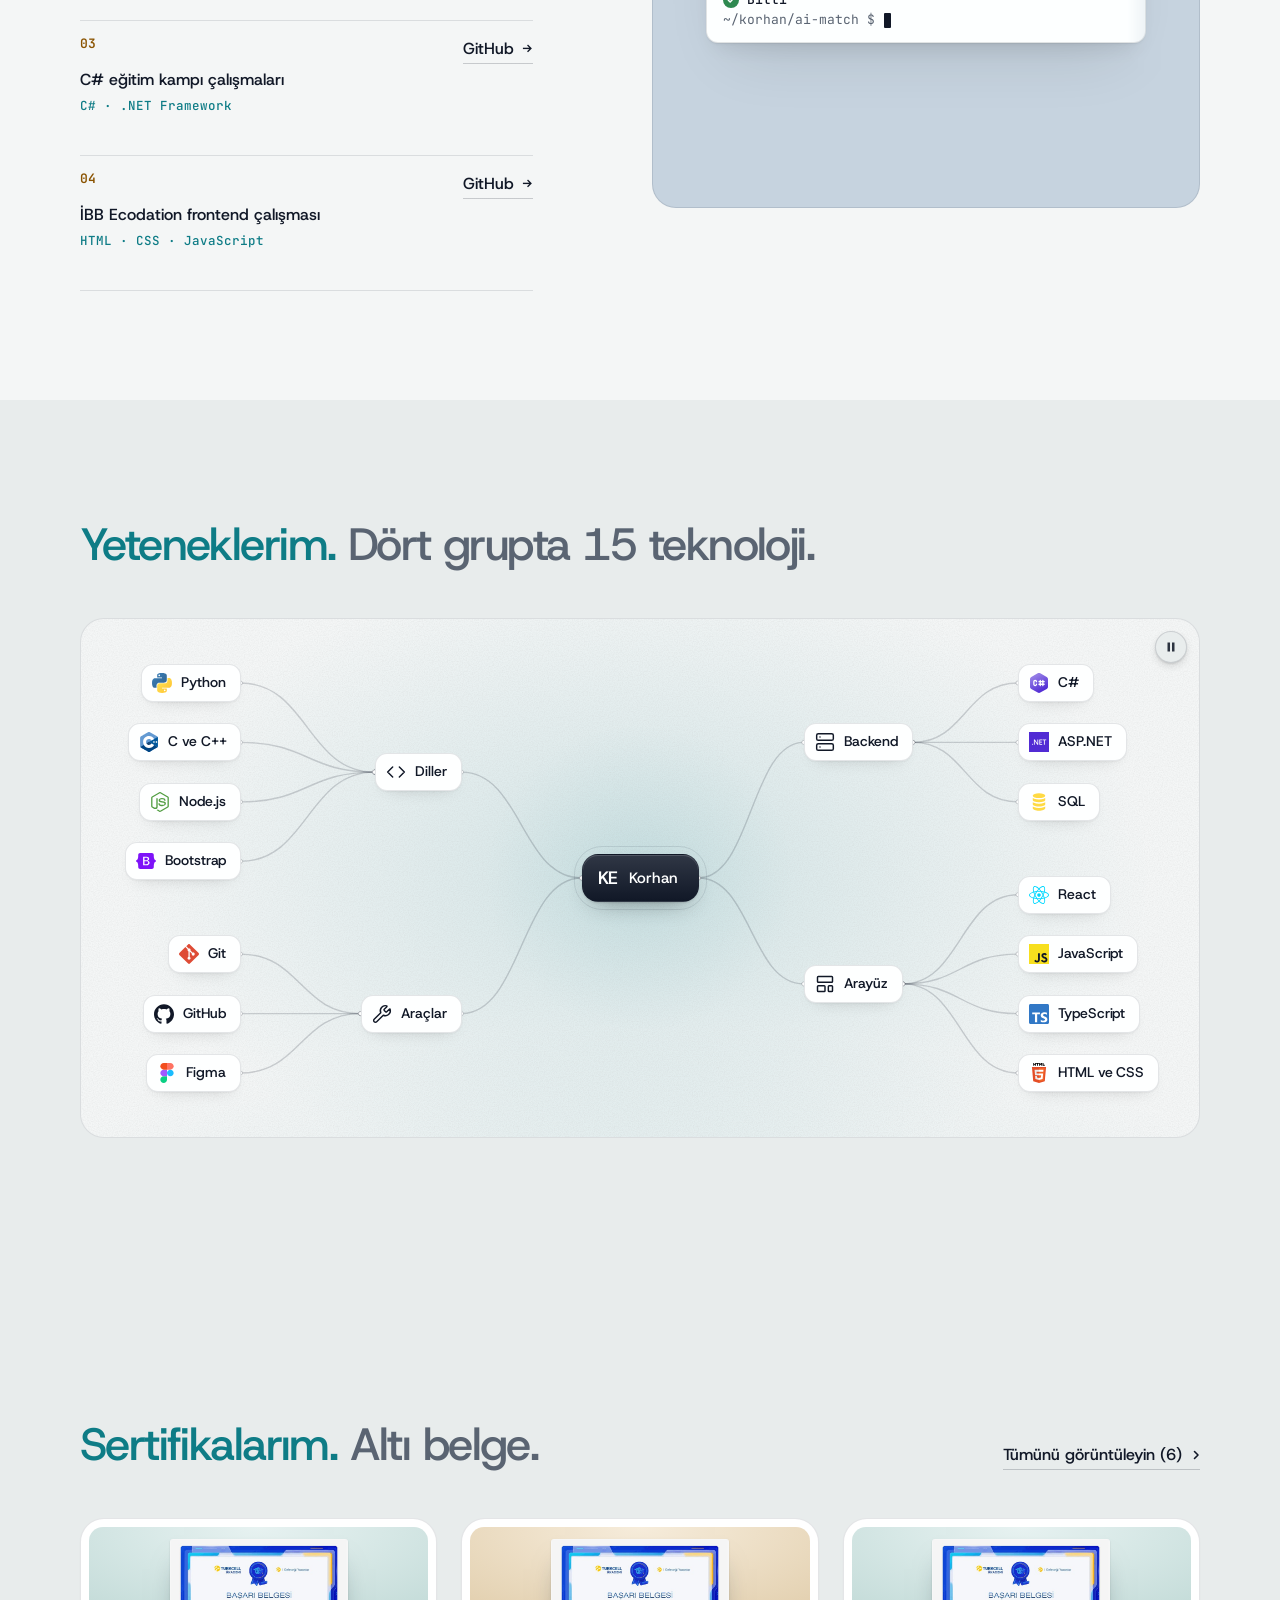
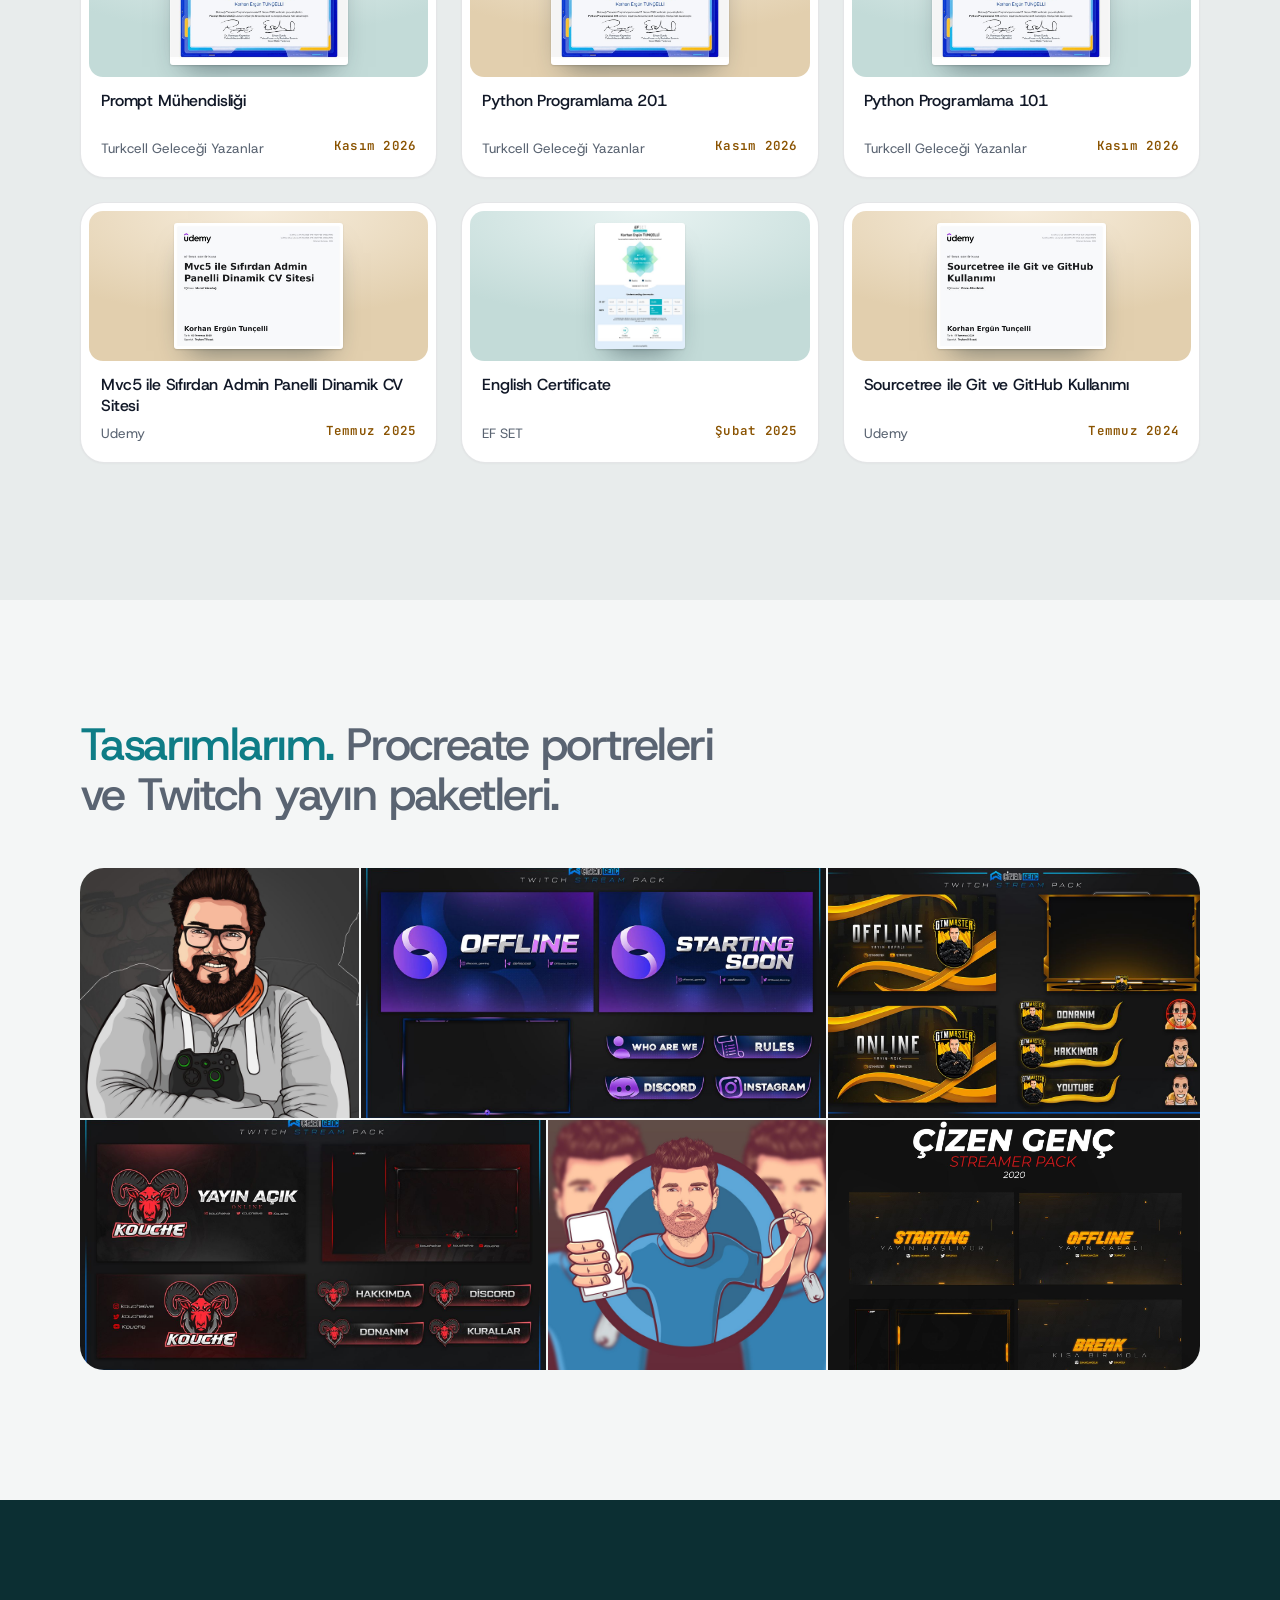
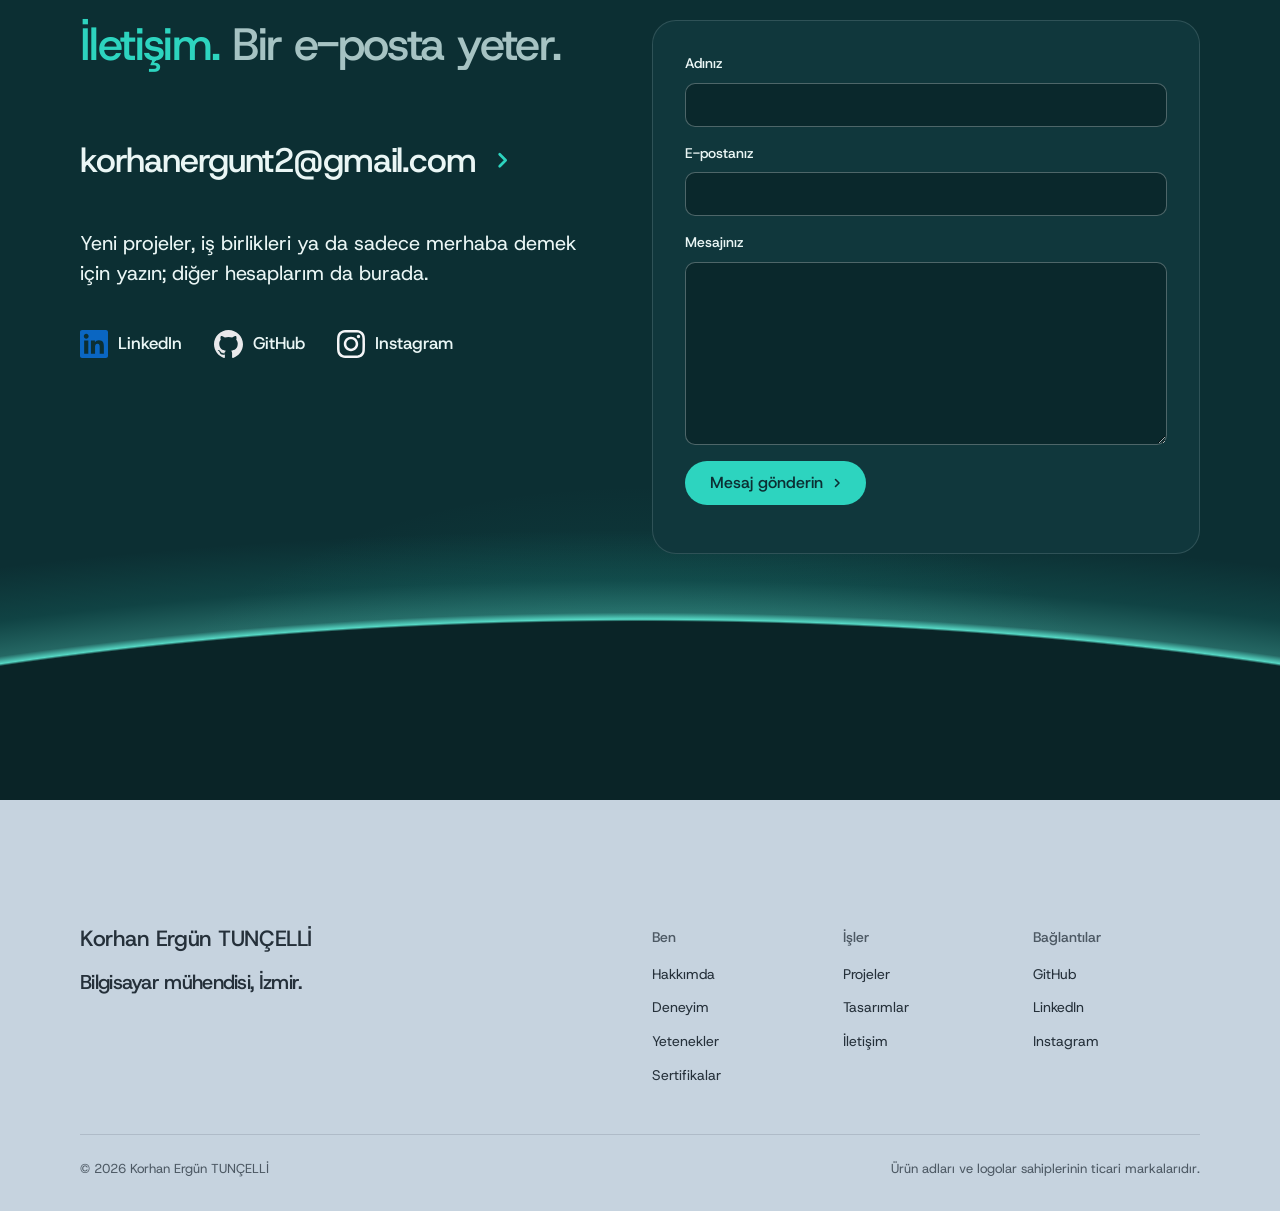
==== commit 6e488cfe: "Üst bar kapsülüne iç boşluk verildi, kapsül tam ortalandı - İlk kelimenin vurgusu kapsül kenarına ya" ====
--- a/index.html
+++ b/index.html
@@ -108,16 +108,16 @@
   @media (min-width: 1024px) {
     header.nav.nav--centre > .nav__bar { grid-template-columns: minmax(0, 1fr) auto auto minmax(max-content, 1fr); gap: var(--s-2);
       background: none; border: 0; box-shadow: none; -webkit-backdrop-filter: none; backdrop-filter: none; }
-    header.nav.nav--centre > .nav__bar::before { content: ""; grid-column: 2 / 4; grid-row: 1; align-self: stretch; margin-inline: -6px; border-radius: 999px; z-index: -1;
+    header.nav.nav--centre > .nav__bar::before { content: ""; grid-column: 2 / 4; grid-row: 1; align-self: stretch; border-radius: 999px; z-index: -1;
       background: var(--glass); border: 1px solid var(--glass-line); -webkit-backdrop-filter: blur(22px) saturate(1.8); backdrop-filter: blur(22px) saturate(1.8);
       box-shadow: var(--glass-shadow), inset 0 1px 0 var(--glass-hi); }
     header.nav.nav--centre .nav__actions { display: contents; }
     header.nav.nav--centre > .nav__bar > *, header.nav.nav--centre .nav__actions > * { grid-row: 1; }
     /* the words take equal slots (the widest word's), so the pill over the section you are on is one size on every word */
-    header.nav.nav--centre .nav__links { grid-column: 2; display: grid; grid-auto-flow: column; grid-auto-columns: 1fr; }
+    header.nav.nav--centre .nav__links { grid-column: 2; margin-left: 12px; display: grid; grid-auto-flow: column; grid-auto-columns: 1fr; }
     header.nav .nav__item { display: flex; }
     header.nav .nav__link { width: 100%; justify-content: center; }
-    header.nav.nav--centre .nav__actions .btn { grid-column: 3; margin-right: 6px; }
+    header.nav.nav--centre .nav__actions .btn { grid-column: 3; margin-right: 10px; }   /* the capsule's inner edge: the pill under the first word sits 12px in, as far as from the top, the button 10px */
     header.nav.nav--centre .nav__actions .lang { grid-column: 4; justify-self: end; margin-right: 52px; }
     header.nav.nav--centre .nav__actions .nav__theme { grid-column: 4; justify-self: end; }
     header.nav .nav__actions :is(.lang, .nav__theme) { background: var(--glass); -webkit-backdrop-filter: blur(22px) saturate(1.8); backdrop-filter: blur(22px) saturate(1.8);
@@ -125,8 +125,8 @@
   }
   /* the capsule stays in the middle where the words fit: their slots narrow with the screen (English words run longer),
      and from 1024 to 1179 the words step down to 13px and the CV button to its compact size, so nothing is squeezed */
-  @media (min-width: 1440px) { html[lang="en"] header.nav .nav__link { padding-inline: 8px; } }
-  @media (min-width: 1280px) and (max-width: 1439px) { html[lang="en"] header.nav .nav__link { padding-inline: 6px; } }
+  @media (min-width: 1440px) { header.nav .nav__link { padding-inline: 9px; } html[lang="en"] header.nav .nav__link { padding-inline: 6px; } }
+  @media (min-width: 1280px) and (max-width: 1439px) { header.nav .nav__link { padding-inline: 8px; } html[lang="en"] header.nav .nav__link { padding-inline: 4px; } }
   @media (min-width: 1180px) and (max-width: 1279px) { header.nav .nav__link { padding-inline: 4px; } }
   @media (min-width: 1024px) and (max-width: 1179px) { header.nav .nav__link { padding-inline: 2px; font-size: 13px; } header.nav .nav__actions .btn { padding-inline: 16px; font-size: 14px; } }
   /* the open menu (under 1024): the glass blur on the bar would make the sheet's fixed position relative to the 64px
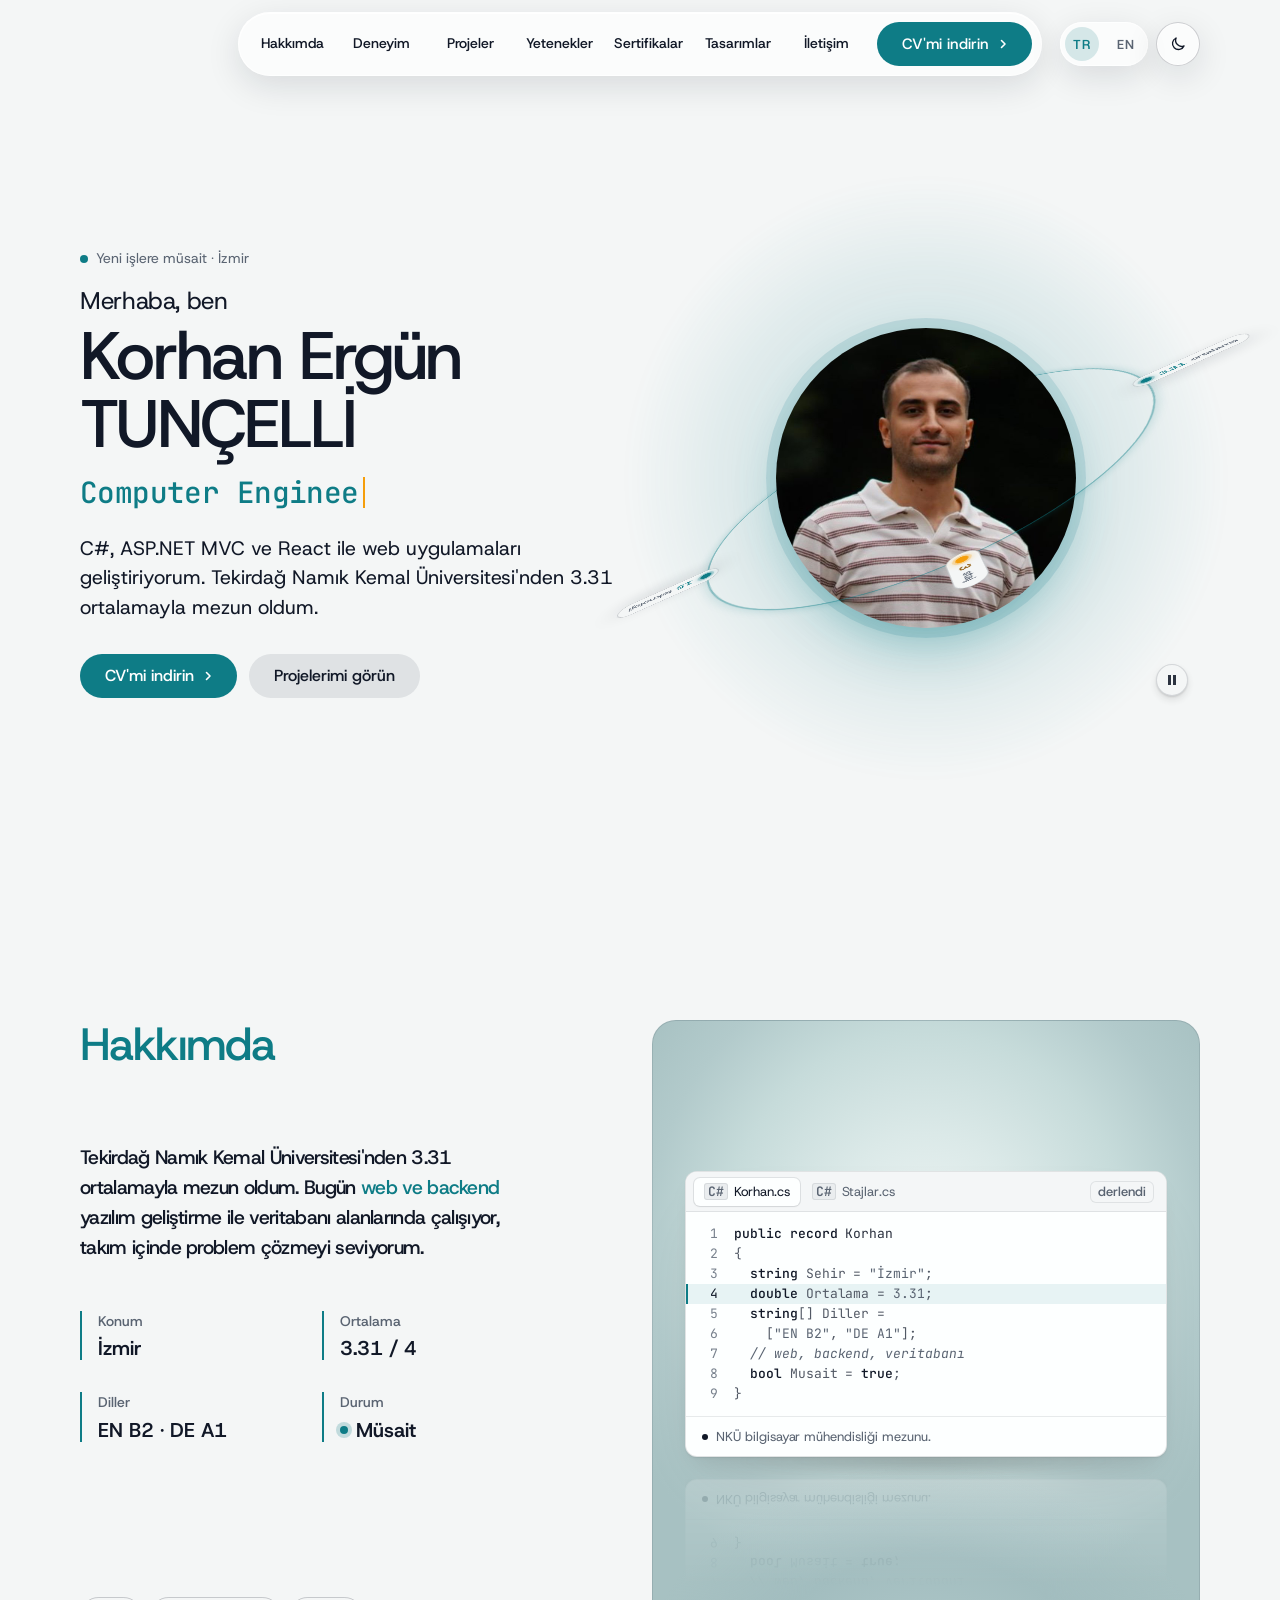
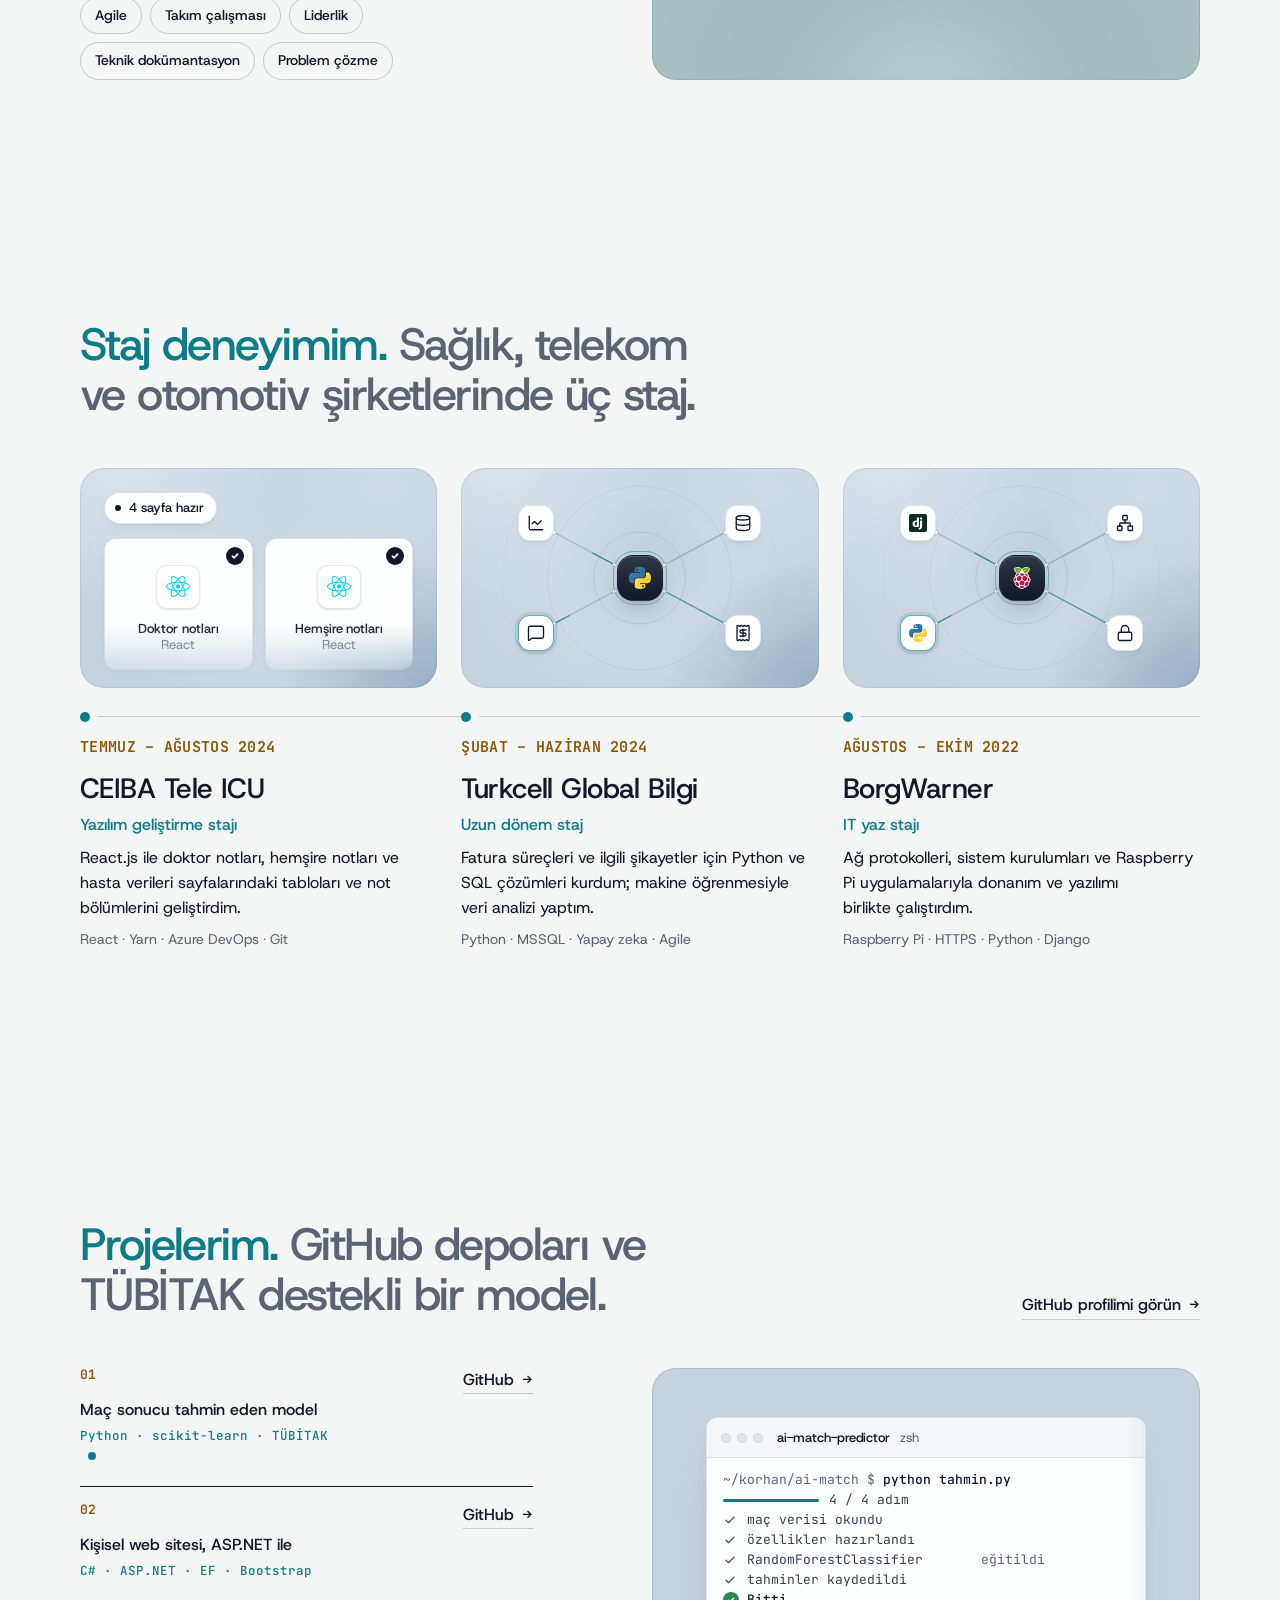
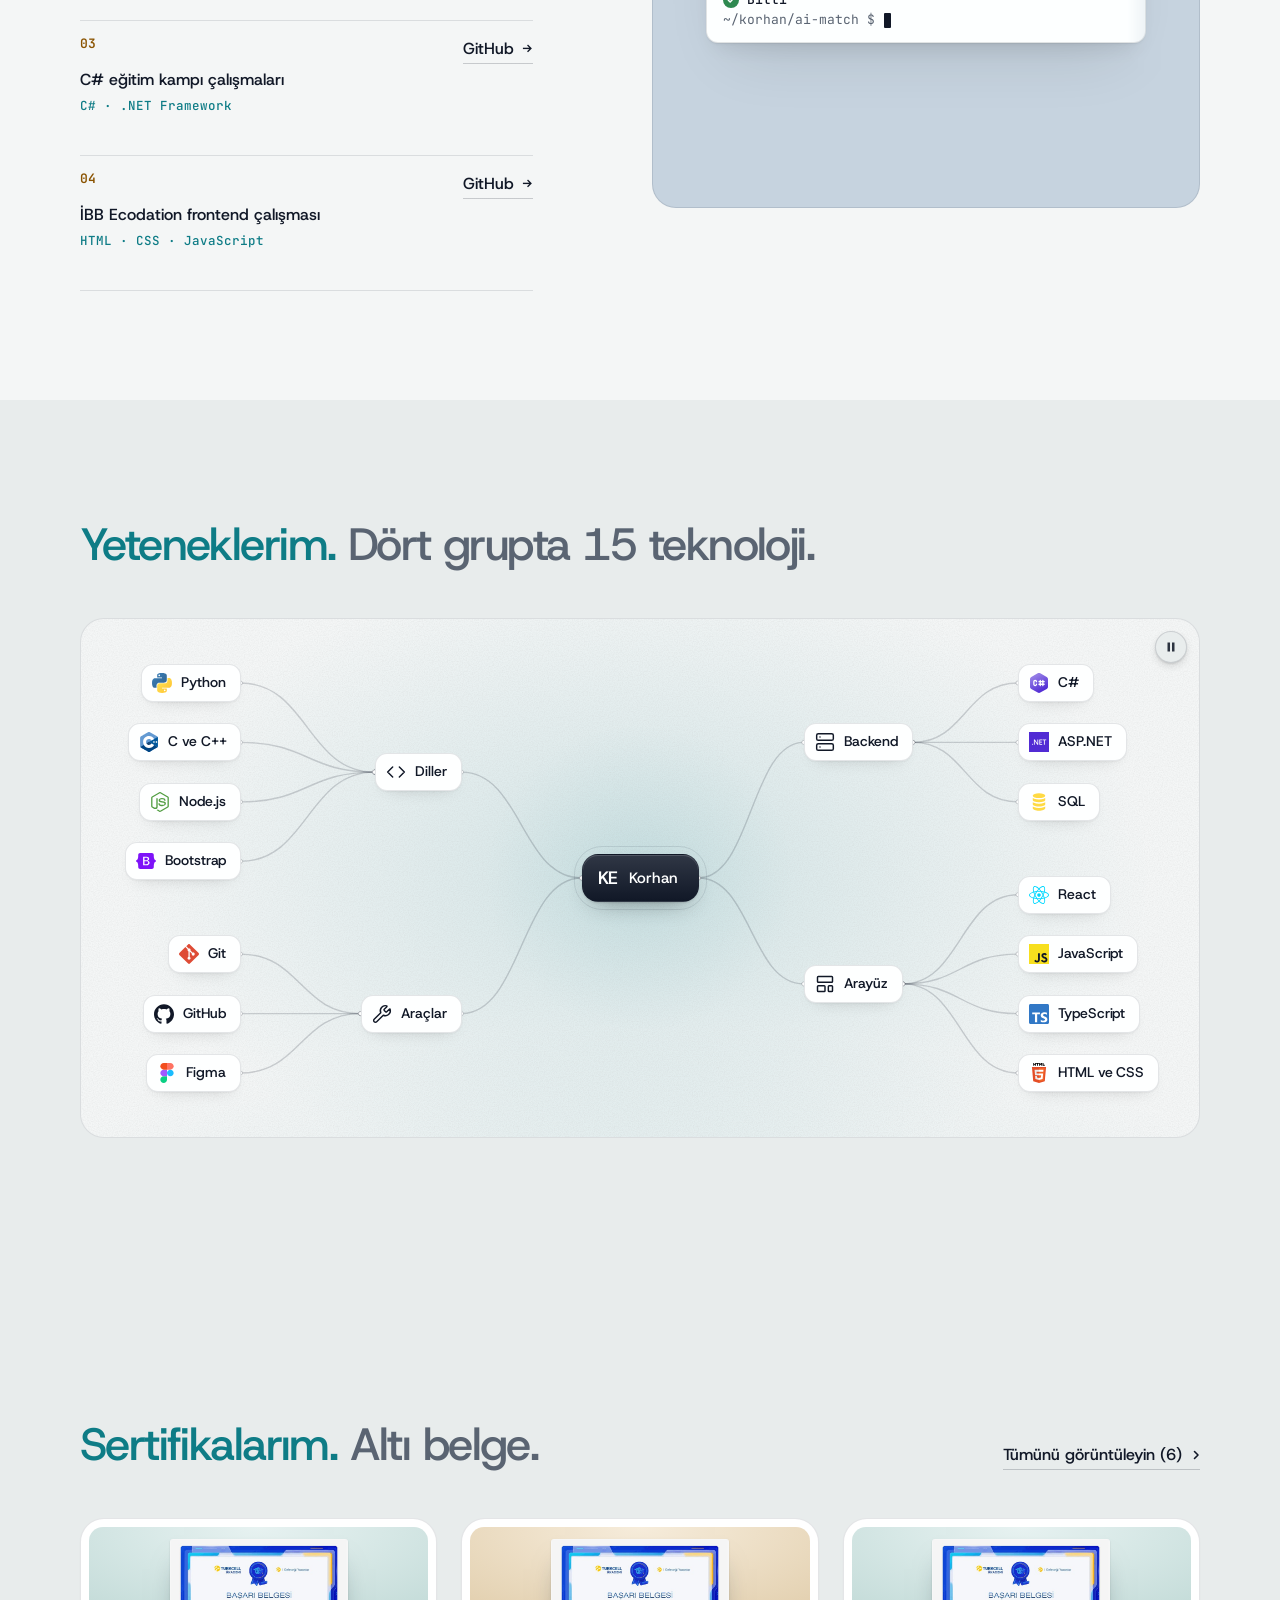
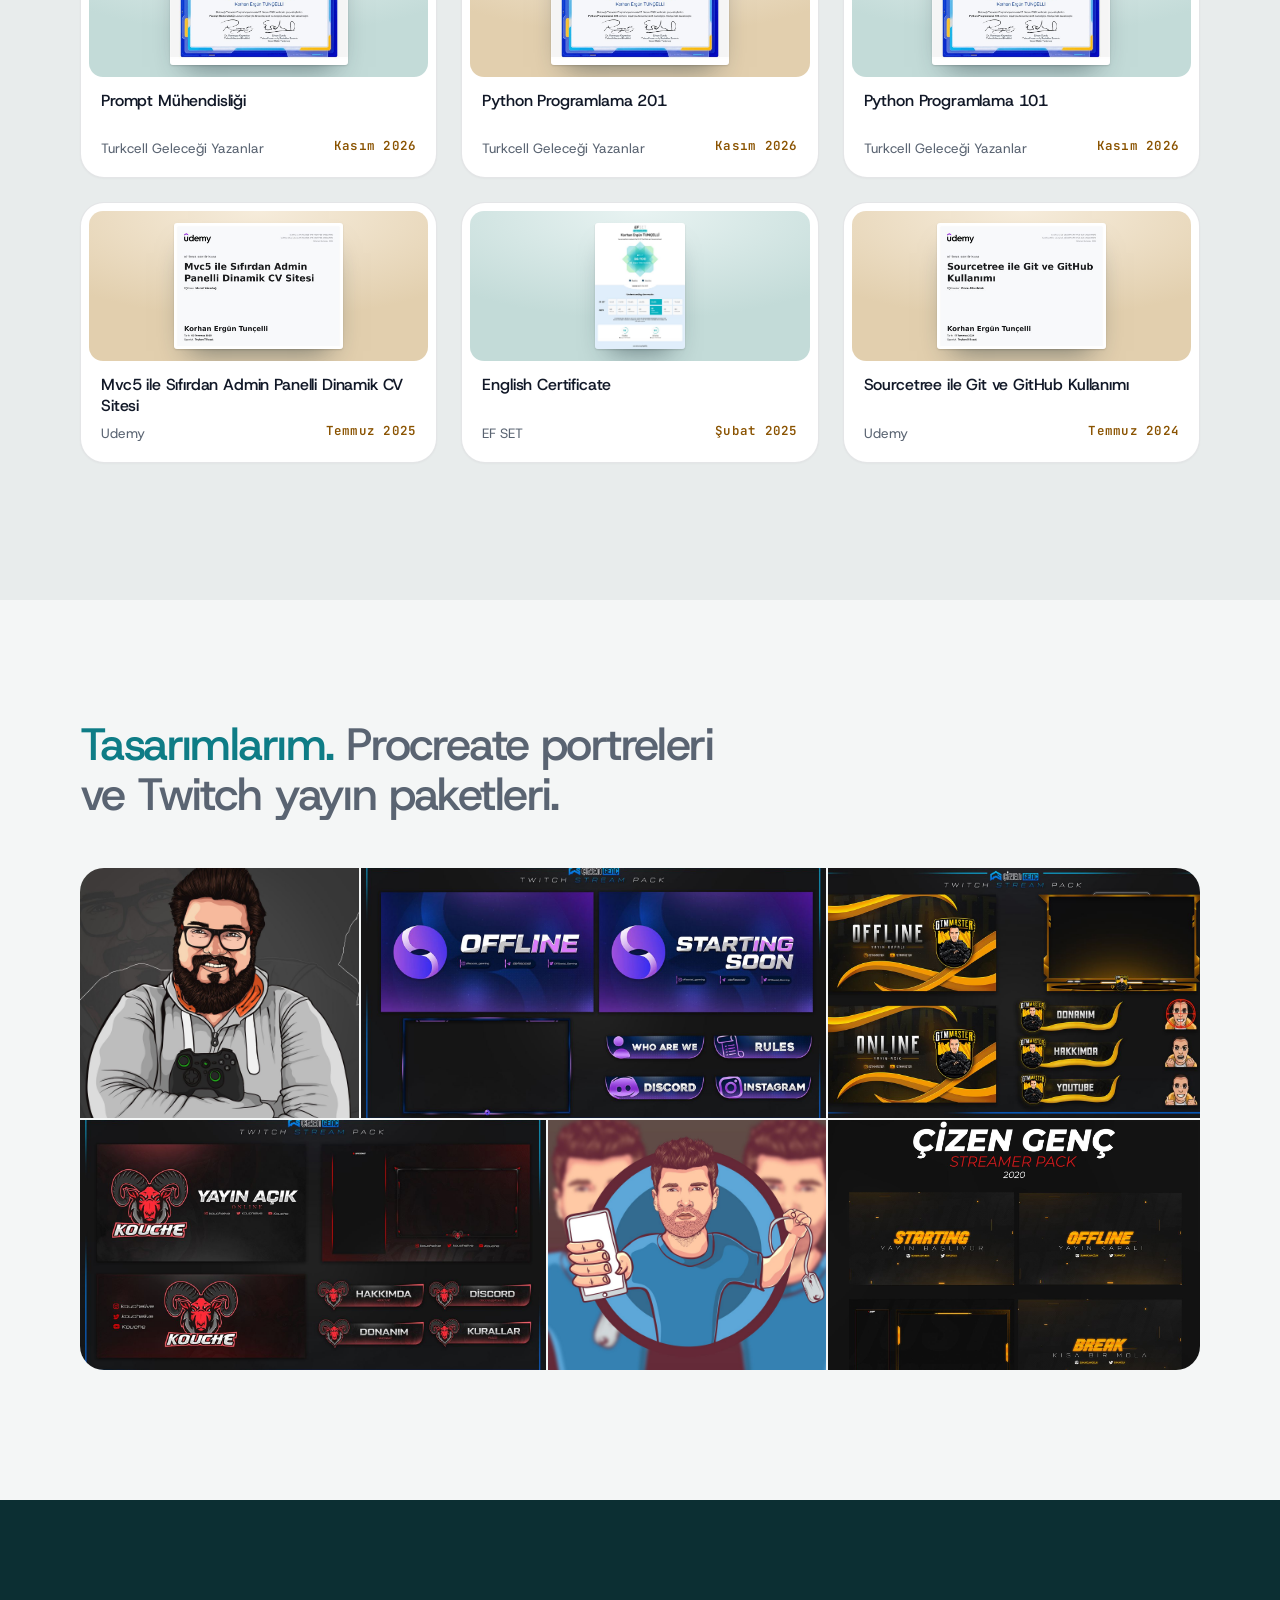
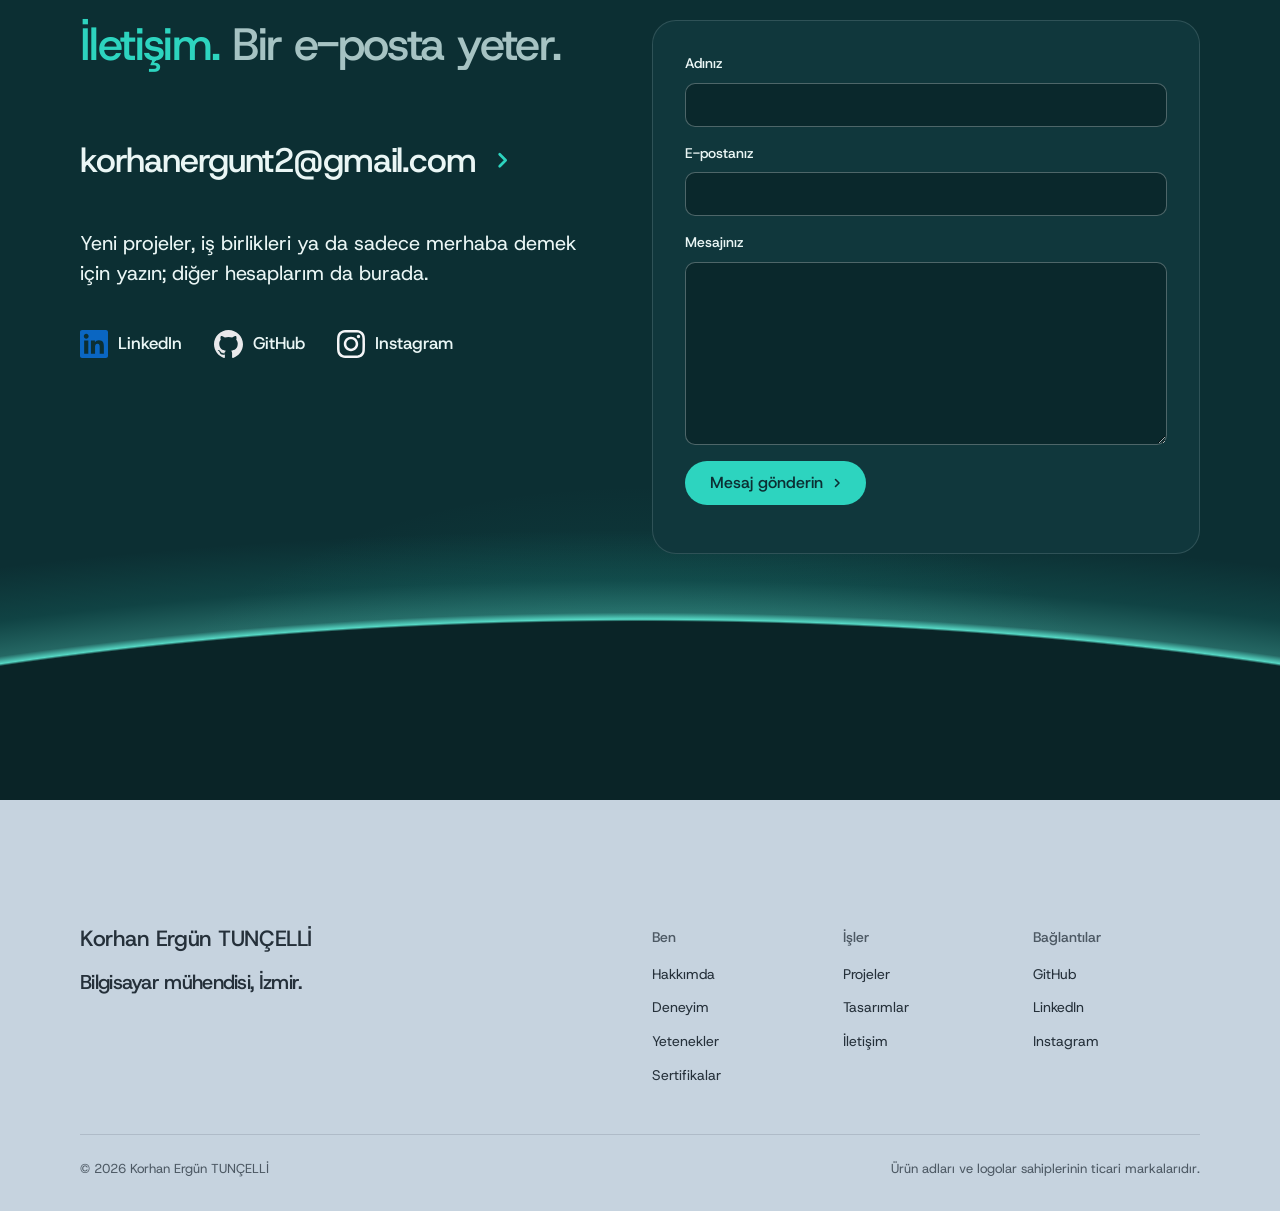
==== commit f80c0f71: "Sertifikalarda indirme kaldırıldı, PDF'ler silindi - Görüntüleyicideki "PDF'i indirin" linki kalktı;" ====
--- a/index.html
+++ b/index.html
@@ -396,6 +396,7 @@
   .vw__o, .vw__x2 { margin: 0; color: var(--muted); } .vw__d { margin: 0; }
   .vw__acts { display: grid; gap: var(--s-4); justify-items: start; margin-top: var(--s-5); }
   .vw__acts [hidden] { display: none; }
+  .vw__acts:not(:has(> :not([hidden]))) { display: none; }   /* a certificate with no verify page: no empty row */
   .vw__nav { display: flex; gap: var(--s-2); margin-top: auto; }
   .vw__btn { width: 44px; height: 44px; border-radius: 50%; border: 1px solid var(--line-strong); background: transparent; color: var(--ink); display: grid; place-items: center; cursor: pointer; }
   .vw__strip { grid-column: 1 / -1; list-style: none; margin: 0; padding: 0 0 4px; display: flex; gap: 12px; overflow-x: auto; scrollbar-width: thin; }
@@ -715,27 +716,27 @@
     <div class="wrap">
       <div class="section-head section-head--row"><div><h2 id="sertifika-h">Sertifikalarım. <span class="muted">Altı belge.</span></h2></div><a class="link all-link" href="#sertifika-goruntuleyici" data-doc="0" aria-haspopup="dialog">Tümünü görüntüleyin (6)<svg class="m-arrow" viewBox="0 0 12 12" aria-hidden="true"><path class="m-arrow__stem" d="M1 6h8"/><path class="m-arrow__head" d="M4.5 2.5 8 6l-3.5 3.5"/></svg></a></div>
       <div class="grid kgrid kgrid--3">
-        <a class="card kc kc3" href="assets/sertifikalar/prompt.pdf" data-doc="0" data-img="assets/sertifikalar/prompt.jpg" data-date="21 Kasım 2026" data-x="Geleceği Yazanlar sınavı · Turkcell Akademi" data-v="" aria-haspopup="dialog">
+        <a class="card kc kc3" href="assets/sertifikalar/prompt.jpg" data-doc="0" data-img="assets/sertifikalar/prompt.jpg" data-date="21 Kasım 2026" data-x="Geleceği Yazanlar sınavı · Turkcell Akademi" data-v="" aria-haspopup="dialog">
           <span class="kc3__shot g-0 at-rise"><img src="assets/sertifikalar/prompt-k.jpg" alt="Prompt Mühendisliği başarı belgesi" width="640" height="453" loading="lazy"></span>
           <span class="kc3__txt"><b>Prompt Mühendisliği</b><span class="kc__meta"><span>Turkcell Geleceği Yazanlar</span><span class="cert-date">Kasım 2026</span></span></span>
         </a>
-        <a class="card kc kc3" href="assets/sertifikalar/python201.pdf" data-doc="1" data-img="assets/sertifikalar/python201.jpg" data-date="21 Kasım 2026" data-x="Geleceği Yazanlar sınavı · Turkcell Akademi" data-v="" aria-haspopup="dialog">
+        <a class="card kc kc3" href="assets/sertifikalar/python201.jpg" data-doc="1" data-img="assets/sertifikalar/python201.jpg" data-date="21 Kasım 2026" data-x="Geleceği Yazanlar sınavı · Turkcell Akademi" data-v="" aria-haspopup="dialog">
           <span class="kc3__shot g-1 at-corner"><img src="assets/sertifikalar/python201-k.jpg" alt="Python Programlama 201 başarı belgesi" width="640" height="453" loading="lazy"></span>
           <span class="kc3__txt"><b>Python Programlama 201</b><span class="kc__meta"><span>Turkcell Geleceği Yazanlar</span><span class="cert-date">Kasım 2026</span></span></span>
         </a>
-        <a class="card kc kc3" href="assets/sertifikalar/python101.pdf" data-doc="2" data-img="assets/sertifikalar/python101.jpg" data-date="21 Kasım 2026" data-x="Geleceği Yazanlar sınavı · Turkcell Akademi" data-v="" aria-haspopup="dialog">
+        <a class="card kc kc3" href="assets/sertifikalar/python101.jpg" data-doc="2" data-img="assets/sertifikalar/python101.jpg" data-date="21 Kasım 2026" data-x="Geleceği Yazanlar sınavı · Turkcell Akademi" data-v="" aria-haspopup="dialog">
           <span class="kc3__shot g-0 at-right"><img src="assets/sertifikalar/python101-k.jpg" alt="Python Programlama 101 başarı belgesi" width="640" height="453" loading="lazy"></span>
           <span class="kc3__txt"><b>Python Programlama 101</b><span class="kc__meta"><span>Turkcell Geleceği Yazanlar</span><span class="cert-date">Kasım 2026</span></span></span>
         </a>
-        <a class="card kc kc3" href="assets/sertifikalar/mvc5.pdf" data-doc="3" data-img="assets/sertifikalar/mvc5.jpg" data-date="3 Temmuz 2025" data-x="Eğitmen: Murat Yücedağ · 7,5 saat" data-v="https://ude.my/UC-f3cef625-67f6-4621-9156-5460bfeff0fb" aria-haspopup="dialog">
+        <a class="card kc kc3" href="assets/sertifikalar/mvc5.jpg" data-doc="3" data-img="assets/sertifikalar/mvc5.jpg" data-date="3 Temmuz 2025" data-x="Eğitmen: Murat Yücedağ · 7,5 saat" data-v="https://ude.my/UC-f3cef625-67f6-4621-9156-5460bfeff0fb" aria-haspopup="dialog">
           <span class="kc3__shot g-1 at-rise"><img src="assets/sertifikalar/mvc5-k.jpg" alt="Mvc5 ile Sıfırdan Admin Panelli Dinamik CV Sitesi bitirme sertifikası" width="640" height="476" loading="lazy"></span>
           <span class="kc3__txt"><b>Mvc5 ile Sıfırdan Admin Panelli Dinamik CV Sitesi</b><span class="kc__meta"><span>Udemy</span><span class="cert-date">Temmuz 2025</span></span></span>
         </a>
-        <a class="card kc kc3" href="assets/sertifikalar/efset.pdf" data-doc="4" data-img="assets/sertifikalar/efset.jpg" data-date="22 Şubat 2025" data-x="56/100 puan · B2 Upper Intermediate (okuma ve dinleme)" data-v="https://cert.efset.org/hpbfGy" aria-haspopup="dialog">
+        <a class="card kc kc3" href="assets/sertifikalar/efset.jpg" data-doc="4" data-img="assets/sertifikalar/efset.jpg" data-date="22 Şubat 2025" data-x="56/100 puan · B2 Upper Intermediate (okuma ve dinleme)" data-v="https://cert.efset.org/hpbfGy" aria-haspopup="dialog">
           <span class="kc3__shot g-0 at-corner"><img src="assets/sertifikalar/efset-k.jpg" alt="EF SET English Certificate, B2 Upper Intermediate" width="420" height="594" loading="lazy"></span>
           <span class="kc3__txt"><b>English Certificate</b><span class="kc__meta"><span>EF SET</span><span class="cert-date">Şubat 2025</span></span></span>
         </a>
-        <a class="card kc kc3" href="assets/sertifikalar/git.pdf" data-doc="5" data-img="assets/sertifikalar/git.jpg" data-date="17 Temmuz 2024" data-x="Eğitmen: Emre Altunbilek · 5,5 saat" data-v="https://ude.my/UC-b3cb3476-cf91-47e9-9a10-c10ab635f075" aria-haspopup="dialog">
+        <a class="card kc kc3" href="assets/sertifikalar/git.jpg" data-doc="5" data-img="assets/sertifikalar/git.jpg" data-date="17 Temmuz 2024" data-x="Eğitmen: Emre Altunbilek · 5,5 saat" data-v="https://ude.my/UC-b3cb3476-cf91-47e9-9a10-c10ab635f075" aria-haspopup="dialog">
           <span class="kc3__shot g-1 at-right"><img src="assets/sertifikalar/git-k.jpg" alt="Sourcetree ile Git ve GitHub Kullanımı bitirme sertifikası" width="640" height="476" loading="lazy"></span>
           <span class="kc3__txt"><b>Sourcetree ile Git ve GitHub Kullanımı</b><span class="kc__meta"><span>Udemy</span><span class="cert-date">Temmuz 2024</span></span></span>
         </a>
@@ -821,7 +822,7 @@
       <p class="vw__o"></p>
       <p class="vw__d cert-date"></p>
       <p class="vw__x2"></p>
-      <div class="vw__acts"><a class="btn btn--primary vw__verify" href="#sertifika" target="_blank" rel="noopener">Sertifikayı doğrulayın<svg class="m-arrow" viewBox="0 0 12 12" aria-hidden="true"><path class="m-arrow__stem" d="M1 6h8"/><path class="m-arrow__head" d="M4.5 2.5 8 6l-3.5 3.5"/></svg></a><a class="link vw__pdf" href="#sertifika" download>PDF'i indirin</a></div>
+      <div class="vw__acts"><a class="btn btn--primary vw__verify" href="#sertifika" target="_blank" rel="noopener">Sertifikayı doğrulayın<svg class="m-arrow" viewBox="0 0 12 12" aria-hidden="true"><path class="m-arrow__stem" d="M1 6h8"/><path class="m-arrow__head" d="M4.5 2.5 8 6l-3.5 3.5"/></svg></a></div>
       <div class="vw__nav"><button class="vw__btn" type="button" data-step="-1" aria-label="Önceki sertifika"><svg viewBox="0 0 16 16" width="16" height="16" aria-hidden="true"><path d="M10 3 5 8l5 5" fill="none" stroke="currentColor" stroke-width="1.6" stroke-linecap="round" stroke-linejoin="round"/></svg></button><button class="vw__btn" type="button" data-step="1" aria-label="Sonraki sertifika"><svg viewBox="0 0 16 16" width="16" height="16" aria-hidden="true"><path d="m6 3 5 5-5 5" fill="none" stroke="currentColor" stroke-width="1.6" stroke-linecap="round" stroke-linejoin="round"/></svg></button></div>
     </div>
     <ol class="vw__strip"></ol>
@@ -960,7 +961,6 @@
       dlg.querySelector('.vw__d').textContent = c.dataset.date;
       dlg.querySelector('.vw__x2').textContent = c.dataset.x;
       var v = dlg.querySelector('.vw__verify'); v.hidden = !c.dataset.v; if (c.dataset.v) v.href = c.dataset.v;
-      dlg.querySelector('.vw__pdf').href = c.getAttribute('href');
       ths.forEach(function (b, i) { b.setAttribute('aria-current', i === cur ? 'true' : 'false'); });
       ths[cur].scrollIntoView({ block: 'nearest', inline: 'nearest' });
     }
